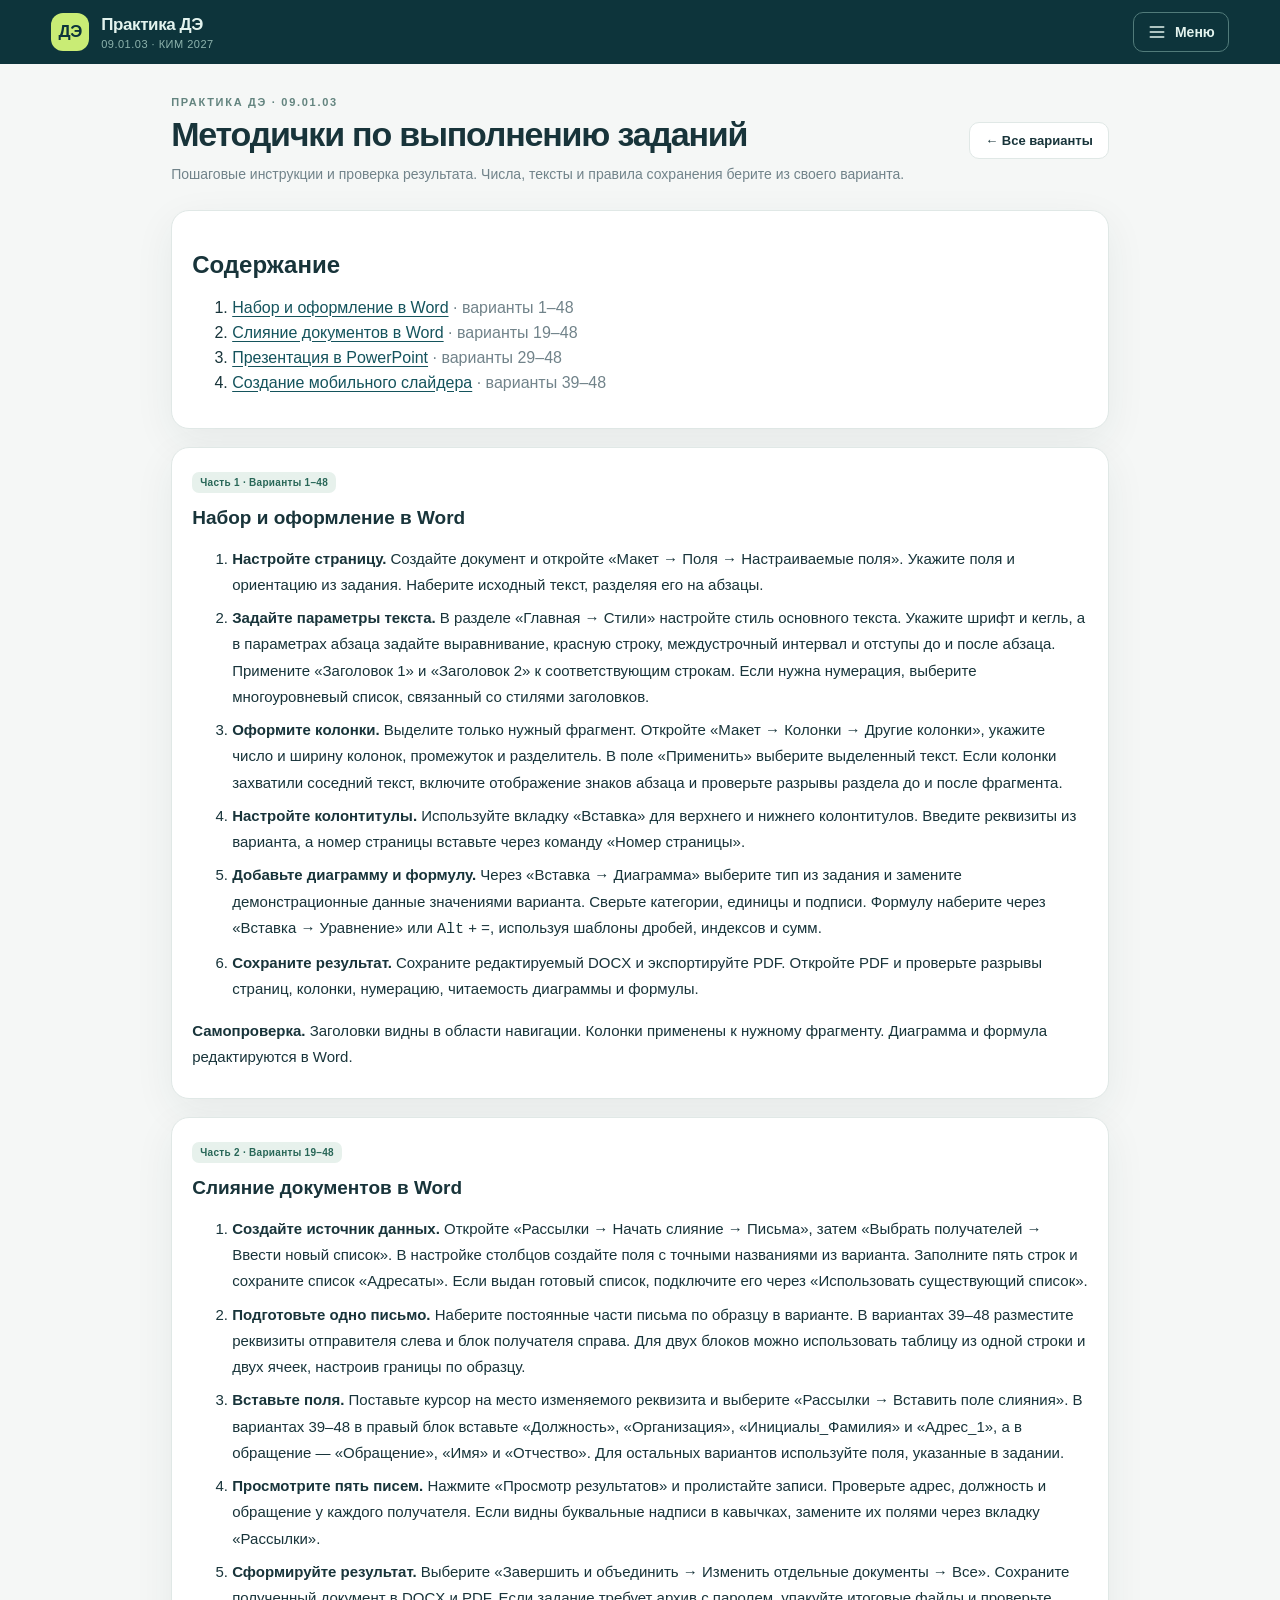
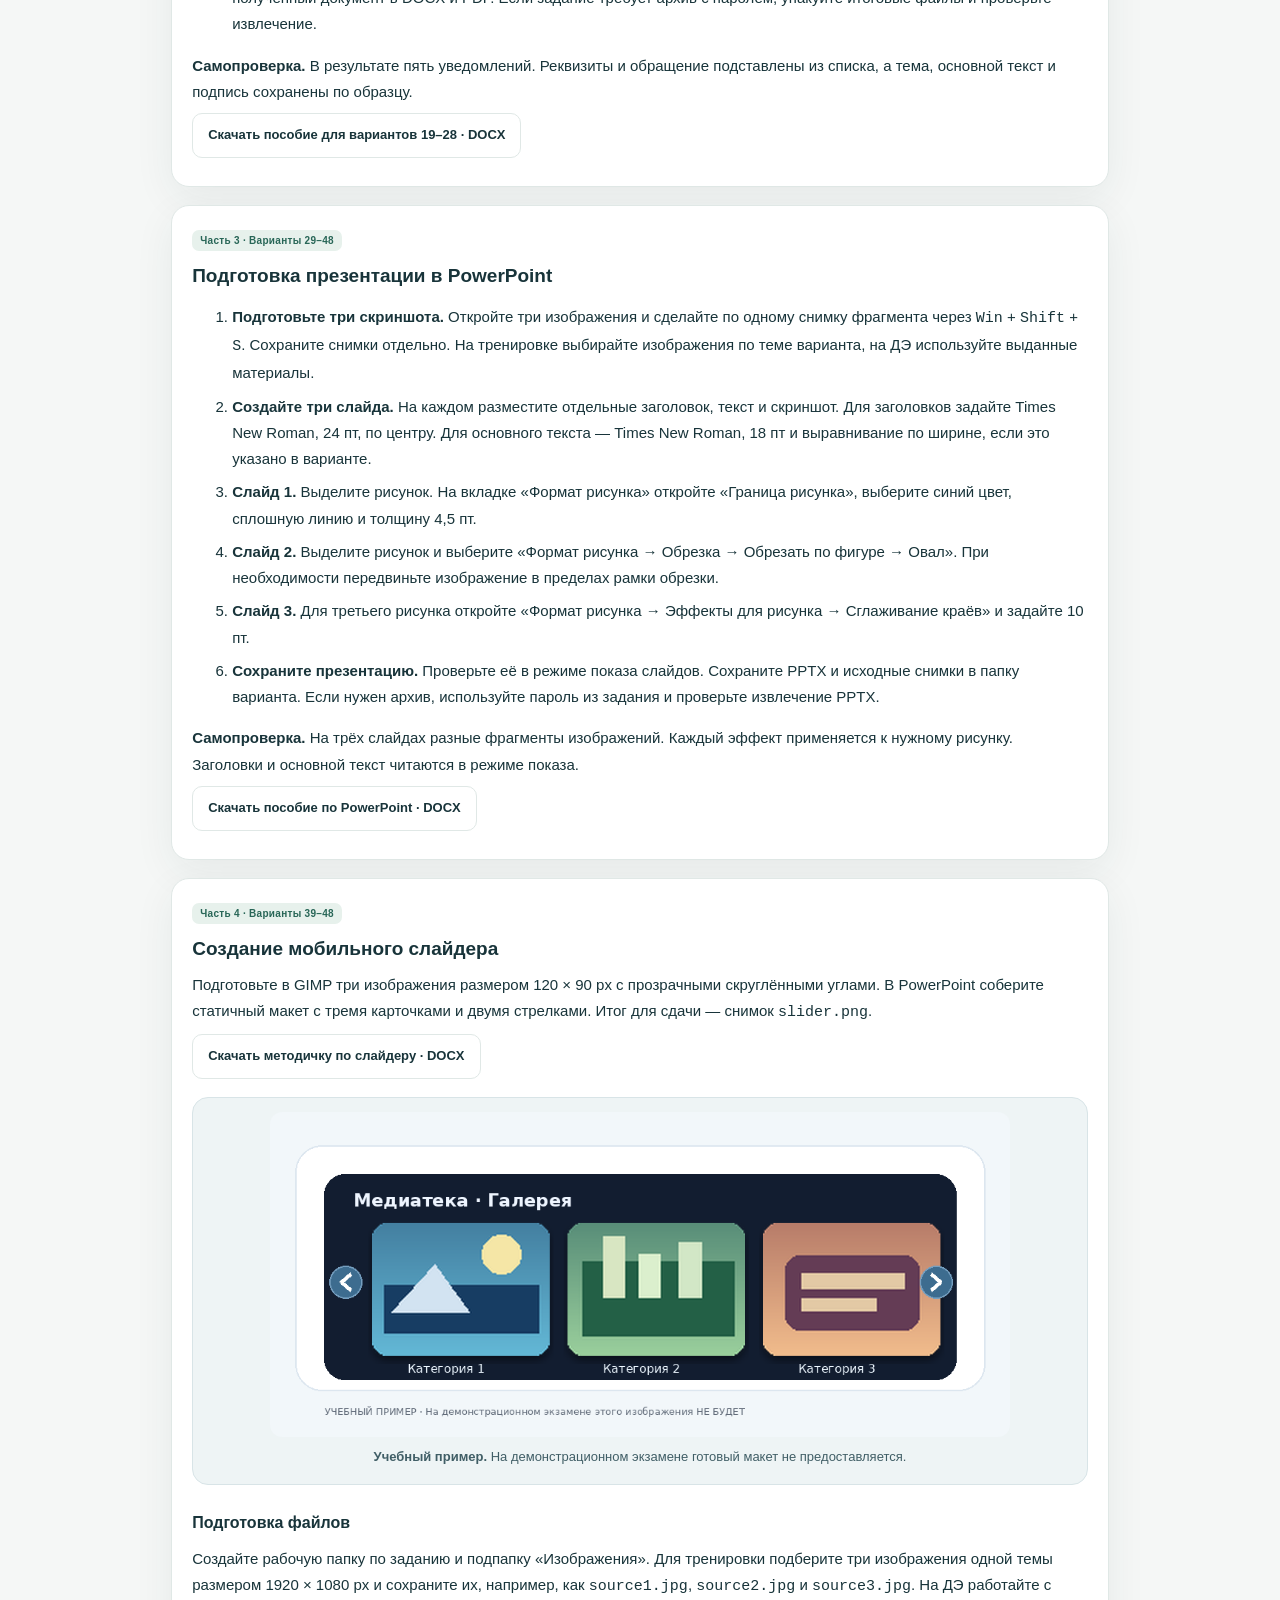
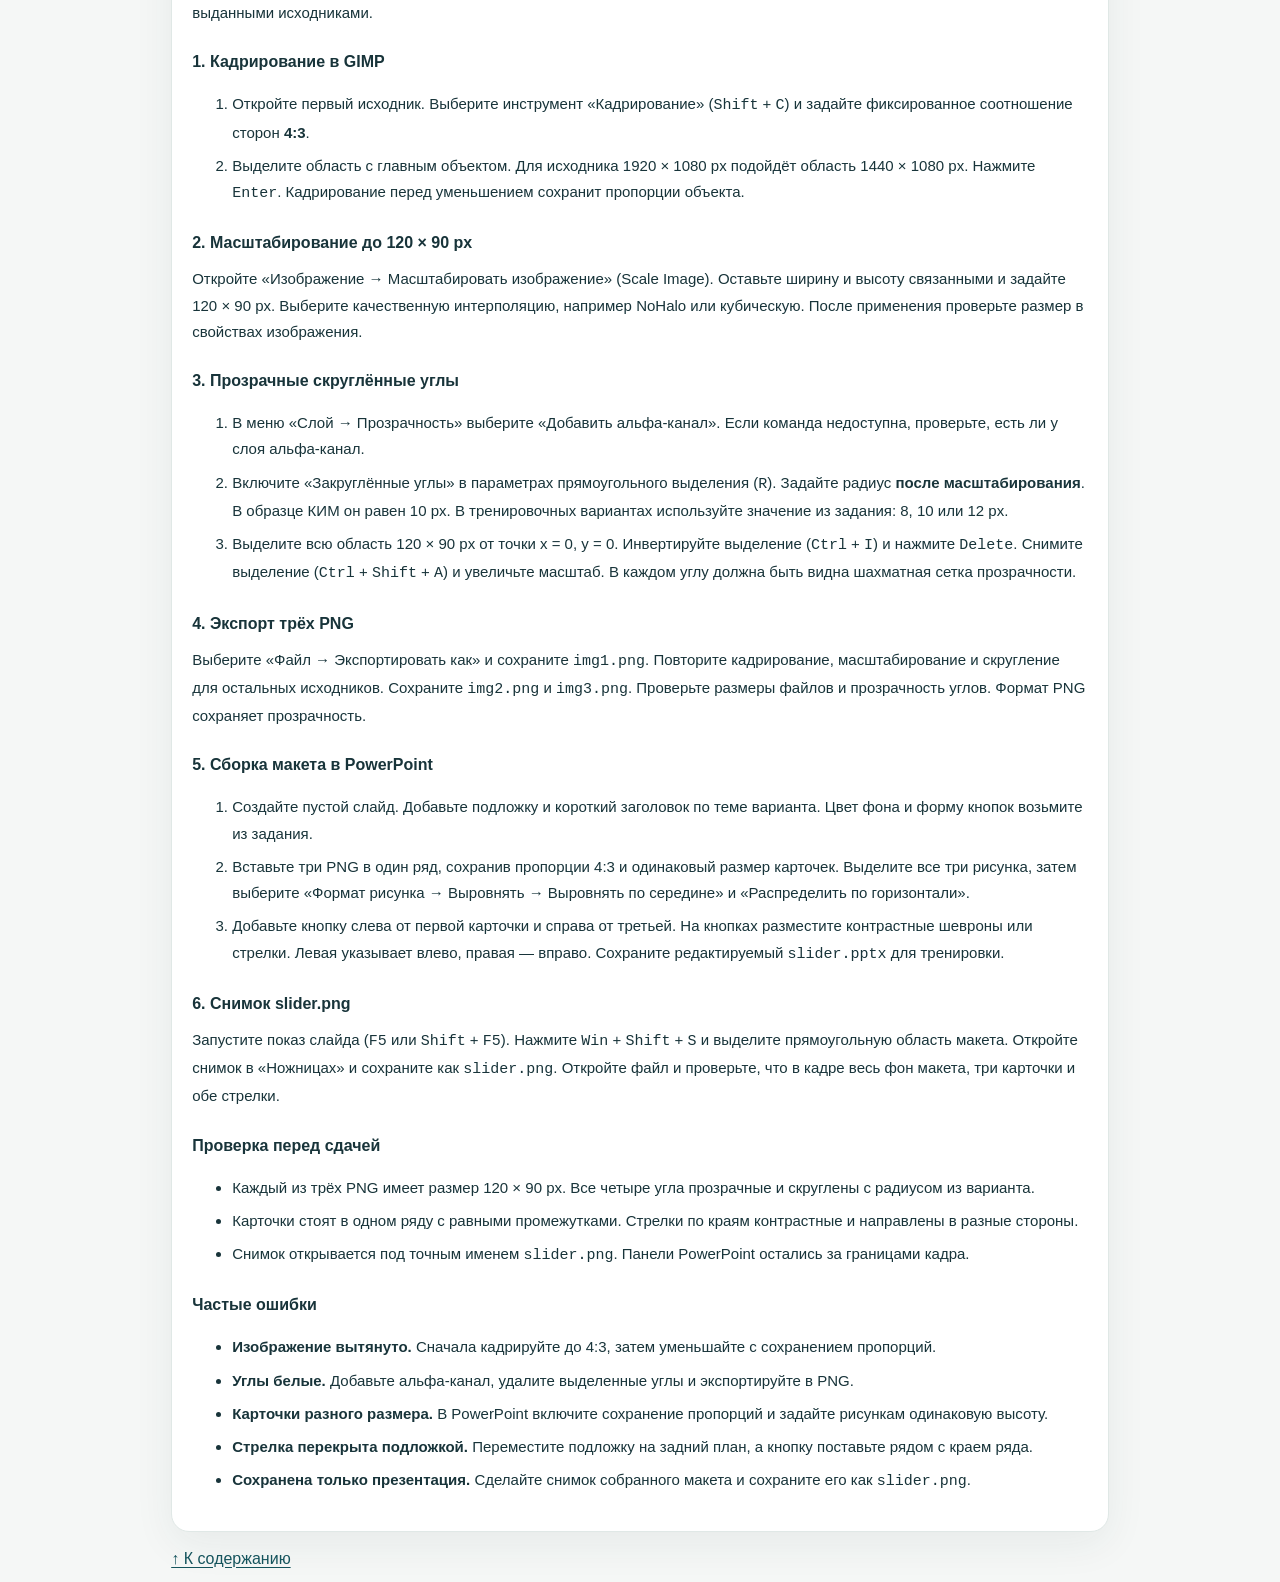
==== methodichki/index.html @ 738264db "Temporarily hide journal and analytics views" ====
<!doctype html>
<html lang="ru">
<head>
  <meta charset="utf-8">
  <meta name="viewport" content="width=device-width, initial-scale=1">
  <meta name="theme-color" content="#0f3e45">
  <meta name="description" content="Пошаговые методички по Word, слиянию документов, PowerPoint и мобильному слайдеру для практики ДЭ 09.01.03.">
  <title>Методички по выполнению заданий · Практика ДЭ</title>
  <link rel="stylesheet" href="../styles.css?v=20261109-2">
  <script src="../site-navigation.js?v=20261109-3" defer></script>
</head>
<body>
  <header class="site-header" data-site-header data-site-root="../" data-section="guides"></header>
  <main class="main guides" id="top">
    <header class="page-top">
      <div>
        <div class="eyebrow">Практика ДЭ · 09.01.03</div>
        <h1 class="h1">Методички по выполнению заданий</h1>
        <p class="subtitle">Пошаговые инструкции и проверка результата. Числа, тексты и правила сохранения берите из своего варианта.</p>
      </div>
      <a class="btn" href="../">← Все варианты</a>
    </header>

    <nav class="card guide-contents" aria-label="Содержание методичек">
      <h2>Содержание</h2>
      <ol>
        <li><a href="#word">Набор и оформление в Word</a> <span class="muted">· варианты 1–48</span></li>
        <li><a href="#merge">Слияние документов в Word</a> <span class="muted">· варианты 19–48</span></li>
        <li><a href="#powerpoint">Презентация в PowerPoint</a> <span class="muted">· варианты 29–48</span></li>
        <li><a href="#slider">Создание мобильного слайдера</a> <span class="muted">· варианты 39–48</span></li>
      </ol>
    </nav>

    <section class="card task-content" id="word">
      <span class="chip">Часть 1 · Варианты 1–48</span>
      <h2>Набор и оформление в Word</h2>
      <ol>
        <li><strong>Настройте страницу.</strong> Создайте документ и откройте «Макет → Поля → Настраиваемые поля». Укажите поля и ориентацию из задания. Наберите исходный текст, разделяя его на абзацы.</li>
        <li><strong>Задайте параметры текста.</strong> В разделе «Главная → Стили» настройте стиль основного текста. Укажите шрифт и кегль, а в параметрах абзаца задайте выравнивание, красную строку, междустрочный интервал и отступы до и после абзаца. Примените «Заголовок 1» и «Заголовок 2» к соответствующим строкам. Если нужна нумерация, выберите многоуровневый список, связанный со стилями заголовков.</li>
        <li><strong>Оформите колонки.</strong> Выделите только нужный фрагмент. Откройте «Макет → Колонки → Другие колонки», укажите число и ширину колонок, промежуток и разделитель. В поле «Применить» выберите выделенный текст. Если колонки захватили соседний текст, включите отображение знаков абзаца и проверьте разрывы раздела до и после фрагмента.</li>
        <li><strong>Настройте колонтитулы.</strong> Используйте вкладку «Вставка» для верхнего и нижнего колонтитулов. Введите реквизиты из варианта, а номер страницы вставьте через команду «Номер страницы».</li>
        <li><strong>Добавьте диаграмму и формулу.</strong> Через «Вставка → Диаграмма» выберите тип из задания и замените демонстрационные данные значениями варианта. Сверьте категории, единицы и подписи. Формулу наберите через «Вставка → Уравнение» или <kbd>Alt</kbd> + <kbd>=</kbd>, используя шаблоны дробей, индексов и сумм.</li>
        <li><strong>Сохраните результат.</strong> Сохраните редактируемый DOCX и экспортируйте PDF. Откройте PDF и проверьте разрывы страниц, колонки, нумерацию, читаемость диаграммы и формулы.</li>
      </ol>
      <p><strong>Самопроверка.</strong> Заголовки видны в области навигации. Колонки применены к нужному фрагменту. Диаграмма и формула редактируются в Word.</p>
    </section>

    <section class="card task-content" id="merge">
      <span class="chip">Часть 2 · Варианты 19–48</span>
      <h2>Слияние документов в Word</h2>
      <ol>
        <li><strong>Создайте источник данных.</strong> Откройте «Рассылки → Начать слияние → Письма», затем «Выбрать получателей → Ввести новый список». В настройке столбцов создайте поля с точными названиями из варианта. Заполните пять строк и сохраните список «Адресаты». Если выдан готовый список, подключите его через «Использовать существующий список».</li>
        <li><strong>Подготовьте одно письмо.</strong> Наберите постоянные части письма по образцу в варианте. В вариантах 39–48 разместите реквизиты отправителя слева и блок получателя справа. Для двух блоков можно использовать таблицу из одной строки и двух ячеек, настроив границы по образцу.</li>
        <li><strong>Вставьте поля.</strong> Поставьте курсор на место изменяемого реквизита и выберите «Рассылки → Вставить поле слияния». В вариантах 39–48 в правый блок вставьте «Должность», «Организация», «Инициалы_Фамилия» и «Адрес_1», а в обращение — «Обращение», «Имя» и «Отчество». Для остальных вариантов используйте поля, указанные в задании.</li>
        <li><strong>Просмотрите пять писем.</strong> Нажмите «Просмотр результатов» и пролистайте записи. Проверьте адрес, должность и обращение у каждого получателя. Если видны буквальные надписи в кавычках, замените их полями через вкладку «Рассылки».</li>
        <li><strong>Сформируйте результат.</strong> Выберите «Завершить и объединить → Изменить отдельные документы → Все». Сохраните полученный документ в DOCX и PDF. Если задание требует архив с паролем, упакуйте итоговые файлы и проверьте извлечение.</li>
      </ol>
      <p><strong>Самопроверка.</strong> В результате пять уведомлений. Реквизиты и обращение подставлены из списка, а тема, основной текст и подпись сохранены по образцу.</p>
      <p><a class="btn" href="word-merge-19-28.docx" download>Скачать пособие для вариантов 19–28 · DOCX</a></p>
    </section>

    <section class="card task-content" id="powerpoint">
      <span class="chip">Часть 3 · Варианты 29–48</span>
      <h2>Подготовка презентации в PowerPoint</h2>
      <ol>
        <li><strong>Подготовьте три скриншота.</strong> Откройте три изображения и сделайте по одному снимку фрагмента через <kbd>Win</kbd> + <kbd>Shift</kbd> + <kbd>S</kbd>. Сохраните снимки отдельно. На тренировке выбирайте изображения по теме варианта, на ДЭ используйте выданные материалы.</li>
        <li><strong>Создайте три слайда.</strong> На каждом разместите отдельные заголовок, текст и скриншот. Для заголовков задайте Times New Roman, 24 пт, по центру. Для основного текста — Times New Roman, 18 пт и выравнивание по ширине, если это указано в варианте.</li>
        <li><strong>Слайд 1.</strong> Выделите рисунок. На вкладке «Формат рисунка» откройте «Граница рисунка», выберите синий цвет, сплошную линию и толщину 4,5 пт.</li>
        <li><strong>Слайд 2.</strong> Выделите рисунок и выберите «Формат рисунка → Обрезка → Обрезать по фигуре → Овал». При необходимости передвиньте изображение в пределах рамки обрезки.</li>
        <li><strong>Слайд 3.</strong> Для третьего рисунка откройте «Формат рисунка → Эффекты для рисунка → Сглаживание краёв» и задайте 10 пт.</li>
        <li><strong>Сохраните презентацию.</strong> Проверьте её в режиме показа слайдов. Сохраните PPTX и исходные снимки в папку варианта. Если нужен архив, используйте пароль из задания и проверьте извлечение PPTX.</li>
      </ol>
      <p><strong>Самопроверка.</strong> На трёх слайдах разные фрагменты изображений. Каждый эффект применяется к нужному рисунку. Заголовки и основной текст читаются в режиме показа.</p>
      <p><a class="btn" href="powerpoint.docx" download>Скачать пособие по PowerPoint · DOCX</a></p>
    </section>

    <section class="card task-content" id="slider">
      <span class="chip">Часть 4 · Варианты 39–48</span>
      <h2>Создание мобильного слайдера</h2>
      <p>Подготовьте в GIMP три изображения размером 120 × 90 px с прозрачными скруглёнными углами. В PowerPoint соберите статичный макет с тремя карточками и двумя стрелками. Итог для сдачи — снимок <code>slider.png</code>.</p>
      <p><a class="btn" href="slider-gimp-powerpoint.docx" download>Скачать методичку по слайдеру · DOCX</a></p>
      <figure class="slider-example-figure">
        <img src="slider-guide-example.png" alt="Макет «Медиатека · Галерея» с тремя карточками и стрелками по краям" width="1000" height="440" loading="lazy">
        <figcaption><strong>Учебный пример.</strong> На демонстрационном экзамене готовый макет не предоставляется.</figcaption>
      </figure>

      <h3>Подготовка файлов</h3>
      <p>Создайте рабочую папку по заданию и подпапку «Изображения». Для тренировки подберите три изображения одной темы размером 1920 × 1080 px и сохраните их, например, как <code>source1.jpg</code>, <code>source2.jpg</code> и <code>source3.jpg</code>. На ДЭ работайте с выданными исходниками.</p>

      <h3>1. Кадрирование в GIMP</h3>
      <ol>
        <li>Откройте первый исходник. Выберите инструмент «Кадрирование» (<kbd>Shift</kbd> + <kbd>C</kbd>) и задайте фиксированное соотношение сторон <strong>4:3</strong>.</li>
        <li>Выделите область с главным объектом. Для исходника 1920 × 1080 px подойдёт область 1440 × 1080 px. Нажмите <kbd>Enter</kbd>. Кадрирование перед уменьшением сохранит пропорции объекта.</li>
      </ol>

      <h3>2. Масштабирование до 120 × 90 px</h3>
      <p>Откройте «Изображение → Масштабировать изображение» (Scale Image). Оставьте ширину и высоту связанными и задайте 120 × 90 px. Выберите качественную интерполяцию, например NoHalo или кубическую. После применения проверьте размер в свойствах изображения.</p>

      <h3>3. Прозрачные скруглённые углы</h3>
      <ol>
        <li>В меню «Слой → Прозрачность» выберите «Добавить альфа-канал». Если команда недоступна, проверьте, есть ли у слоя альфа-канал.</li>
        <li>Включите «Закруглённые углы» в параметрах прямоугольного выделения (<kbd>R</kbd>). Задайте радиус <strong>после масштабирования</strong>. В образце КИМ он равен 10 px. В тренировочных вариантах используйте значение из задания: 8, 10 или 12 px.</li>
        <li>Выделите всю область 120 × 90 px от точки x = 0, y = 0. Инвертируйте выделение (<kbd>Ctrl</kbd> + <kbd>I</kbd>) и нажмите <kbd>Delete</kbd>. Снимите выделение (<kbd>Ctrl</kbd> + <kbd>Shift</kbd> + <kbd>A</kbd>) и увеличьте масштаб. В каждом углу должна быть видна шахматная сетка прозрачности.</li>
      </ol>

      <h3>4. Экспорт трёх PNG</h3>
      <p>Выберите «Файл → Экспортировать как» и сохраните <code>img1.png</code>. Повторите кадрирование, масштабирование и скругление для остальных исходников. Сохраните <code>img2.png</code> и <code>img3.png</code>. Проверьте размеры файлов и прозрачность углов. Формат PNG сохраняет прозрачность.</p>

      <h3>5. Сборка макета в PowerPoint</h3>
      <ol>
        <li>Создайте пустой слайд. Добавьте подложку и короткий заголовок по теме варианта. Цвет фона и форму кнопок возьмите из задания.</li>
        <li>Вставьте три PNG в один ряд, сохранив пропорции 4:3 и одинаковый размер карточек. Выделите все три рисунка, затем выберите «Формат рисунка → Выровнять → Выровнять по середине» и «Распределить по горизонтали».</li>
        <li>Добавьте кнопку слева от первой карточки и справа от третьей. На кнопках разместите контрастные шевроны или стрелки. Левая указывает влево, правая — вправо. Сохраните редактируемый <code>slider.pptx</code> для тренировки.</li>
      </ol>

      <h3>6. Снимок slider.png</h3>
      <p>Запустите показ слайда (<kbd>F5</kbd> или <kbd>Shift</kbd> + <kbd>F5</kbd>). Нажмите <kbd>Win</kbd> + <kbd>Shift</kbd> + <kbd>S</kbd> и выделите прямоугольную область макета. Откройте снимок в «Ножницах» и сохраните как <code>slider.png</code>. Откройте файл и проверьте, что в кадре весь фон макета, три карточки и обе стрелки.</p>

      <h3>Проверка перед сдачей</h3>
      <ul>
        <li>Каждый из трёх PNG имеет размер 120 × 90 px. Все четыре угла прозрачные и скруглены с радиусом из варианта.</li>
        <li>Карточки стоят в одном ряду с равными промежутками. Стрелки по краям контрастные и направлены в разные стороны.</li>
        <li>Снимок открывается под точным именем <code>slider.png</code>. Панели PowerPoint остались за границами кадра.</li>
      </ul>

      <h3>Частые ошибки</h3>
      <ul>
        <li><strong>Изображение вытянуто.</strong> Сначала кадрируйте до 4:3, затем уменьшайте с сохранением пропорций.</li>
        <li><strong>Углы белые.</strong> Добавьте альфа-канал, удалите выделенные углы и экспортируйте в PNG.</li>
        <li><strong>Карточки разного размера.</strong> В PowerPoint включите сохранение пропорций и задайте рисункам одинаковую высоту.</li>
        <li><strong>Стрелка перекрыта подложкой.</strong> Переместите подложку на задний план, а кнопку поставьте рядом с краем ряда.</li>
        <li><strong>Сохранена только презентация.</strong> Сделайте снимок собранного макета и сохраните его как <code>slider.png</code>.</li>
      </ul>
    </section>

    <p><a href="#top">↑ К содержанию</a></p>
  </main>
</body>
</html>
---- styles.css ----
:root{--bg:#f5f7f6;--paper:#fff;--ink:#18343a;--muted:#71838a;--teal:#14535c;--deep:#0d343b;--lime:#c9ec75;--line:#e0e8e6;--shadow:0 12px 40px rgba(25,57,59,.065);--good:#157c58;--warn:#b77a20;--bad:#b94c4c}*{box-sizing:border-box}html{scroll-behavior:smooth}body{font-family:Inter,'Segoe UI',Arial,sans-serif;color:var(--ink);background:var(--bg);margin:0}button,input,select,textarea{font:inherit}button{cursor:pointer}a{color:inherit;text-decoration:none}#app{min-height:100vh}.brand{display:flex;gap:12px;align-items:center;font-weight:800;font-size:17px;letter-spacing:-.4px}.brand-icon{height:38px;width:38px;background:var(--lime);color:var(--deep);display:grid;place-items:center;border-radius:12px;font-weight:900}.brand small{display:block;color:#8db3ad;font-size:11px;font-weight:500;letter-spacing:.5px;margin-top:3px}.main{padding:32px clamp(18px,4vw,56px);min-width:0}.page-top{display:flex;align-items:center;justify-content:space-between;gap:15px;flex-wrap:wrap;margin-bottom:24px}.eyebrow{color:#63847f;font-size:11px;letter-spacing:1.7px;text-transform:uppercase;font-weight:800;margin-bottom:7px}.h1{font-size:clamp(25px,3vw,34px);letter-spacing:-1.2px;margin:0;line-height:1.13}.subtitle{font-size:14px;color:var(--muted);margin:10px 0 0;max-width:850px;line-height:1.6}.btn{display:inline-flex;gap:8px;align-items:center;justify-content:center;border-radius:10px;border:1px solid var(--line);padding:10px 15px;background:#fff;color:var(--ink);font-weight:650;font-size:13px;white-space:nowrap}.btn:hover{background:#eef6f2}.btn:focus-visible,.variant-card:focus-visible,input:focus-visible,select:focus-visible{outline:3px solid #a5d5a0;outline-offset:2px}.btn.primary{background:var(--teal);color:#fff;border-color:var(--teal)}.btn.primary:hover{background:var(--deep)}.btn.dark{background:var(--deep);color:#fff;border-color:var(--deep)}.btn.bad{color:var(--bad);border-color:#efd4d4}.btn.small{padding:7px 10px;font-size:12px}.btn:disabled{opacity:.5;cursor:not-allowed}.row{display:flex;align-items:center;gap:10px}.row.wrap{flex-wrap:wrap}.grow{flex:1}.card{border:1px solid var(--line);border-radius:18px;background:var(--paper);box-shadow:var(--shadow);padding:20px}.hero{background:var(--deep);border:0;color:#fff;display:flex;align-items:center;justify-content:space-between;gap:20px;min-height:164px;position:relative;overflow:hidden}.hero:before{content:'';width:300px;height:300px;border:55px solid #235a5b;position:absolute;border-radius:50%;right:-75px;top:-170px;opacity:.7}.hero p{color:#b7d0ca;margin:9px 0 0;font-size:14px;line-height:1.5;max-width:620px}.hero h2{font-size:25px;margin:0;position:relative;letter-spacing:-.5px}.hero .number{font-size:88px;letter-spacing:-5px;color:var(--lime);font-weight:900;opacity:.9;position:relative}.stats{display:grid;grid-template-columns:repeat(4,minmax(0,1fr));gap:14px;margin:20px 0}.stat .stat-value{font-size:30px;letter-spacing:-1px;font-weight:850;margin:5px 0}.stat .stat-label{font-size:12px;color:var(--muted);font-weight:650}.stat .stat-note{font-size:11px;color:#94a19f;margin-top:7px}.toolbar{display:flex;align-items:center;gap:12px;margin:22px 0 17px;flex-wrap:wrap}.search{display:flex;gap:8px;align-items:center;background:#fff;border:1px solid var(--line);border-radius:10px;padding:0 14px;min-height:43px;flex:1;min-width:180px}.search input{background:transparent;border:0;outline:0;padding:10px 0;width:100%;min-width:0}.filter-tabs{display:flex;gap:5px;padding:4px;background:#e9eeeb;border-radius:11px;flex-wrap:wrap}.filter-tabs button{border:0;background:transparent;color:#617772;padding:8px 11px;border-radius:8px;font-size:12px;font-weight:700}.filter-tabs button.active{background:#fff;color:var(--deep);box-shadow:0 2px 8px #1c514e14}.variant-grid{display:grid;grid-template-columns:repeat(auto-fill,minmax(228px,1fr));gap:13px}.variant-card{padding:20px;border:1px solid var(--line);border-radius:15px;background:#fff;display:flex;flex-direction:column;align-items:stretch;text-align:left;min-height:174px;transition:transform .16s,box-shadow .16s}.variant-card:hover{transform:translateY(-2px);box-shadow:var(--shadow);border-color:#9dcbb6}.variant-card .variant-id{font-size:26px;font-weight:850;color:var(--deep)}.variant-card h3{font-size:14px;line-height:1.5;font-weight:700;margin:10px 0 12px}.variant-card .variant-footer{margin-top:auto;display:flex;align-items:center;justify-content:space-between;color:#688581;font-size:11px}.chip{border-radius:7px;background:#e7f1ec;color:#286657;padding:5px 8px;font-size:10px;font-weight:800;letter-spacing:.3px}.chip.muted{background:#f1f1f1;color:#7f8b89}.breadcrumbs{display:flex;gap:8px;align-items:center;color:var(--muted);font-size:12px;margin-bottom:12px}.breadcrumbs button{border:0;background:none;color:var(--teal);padding:0;text-decoration:underline}.task-meta{margin:0 0 20px;display:flex;align-items:center;gap:8px;flex-wrap:wrap}.task-content{font-family:'Segoe UI',Arial,sans-serif;font-size:13.5px;line-height:1.75;overflow-wrap:anywhere}.task-content h2{font-family:Inter,'Segoe UI',Arial,sans-serif;font-size:19px;line-height:1.3;margin:24px 0 10px}.task-content h3{font-size:16px;margin:22px 0 9px}.task-content h4{font-size:14px;margin:19px 0 8px}.task-content p{margin:8px 0}.task-content .task-bullet{margin-left:18px}.task-content img{display:block;max-width:100%;height:auto;margin:10px auto;border-radius:6px}.task-table-wrap{overflow-x:auto;margin:15px 0}.task-table{border-collapse:collapse;min-width:450px;font-size:12px;width:100%}.task-table th,.task-table td{border:1px solid #d1dcd8;text-align:left;vertical-align:top;padding:7px;min-width:75px}.task-table th{background:#eaf2ee}.backlink{border:0;background:none;color:var(--teal);font-size:13px;font-weight:700}.side-panel{background:#f3f8f5;padding:15px 19px;border-radius:13px;color:#345b52;border:1px solid #e0ede5;font-size:13px;line-height:1.6}.panel-grid{display:grid;grid-template-columns:1fr 280px;gap:18px}.notice{background:#fffae7;color:#756029;border:1px solid #f1e1a7;padding:12px 15px;border-radius:11px;font-size:12.5px;line-height:1.6;margin:14px 0}.muted{color:var(--muted)}.table-shell{overflow:auto;background:#fff;border:1px solid var(--line);border-radius:16px;box-shadow:var(--shadow)}.grade-table{border-collapse:separate;border-spacing:0;width:100%;min-width:800px;font-size:12px}.grade-table th,.grade-table td{border-bottom:1px solid #e9efed;padding:9px 10px;text-align:center;vertical-align:middle}.grade-table thead th{position:sticky;top:0;background:#ecf3f0;z-index:3;color:#3c6258;white-space:nowrap}.grade-table .student-name{text-align:left;min-width:250px;position:sticky;left:0;background:#fff;z-index:2;font-weight:650}.grade-table thead .student-name{background:#ecf3f0;z-index:4}.grade-table tr:hover td{background:#f8fcf9}.grade-table tr:hover td.student-name{background:#f8fcf9}.score-cell{font-weight:800;white-space:nowrap}.grade-pill{display:inline-flex;justify-content:center;align-items:center;height:27px;min-width:27px;border-radius:9px;font-size:13px;font-weight:850;background:#edf0f0;color:#87928d}.grade-pill.g5{background:#e1f5e8;color:#167b4c}.grade-pill.g4{background:#e1edff;color:#326aa4}.grade-pill.g3{background:#fff2cc;color:#a06d18}.grade-pill.g2{background:#ffe8e8;color:#b14343}.mark-btn{background:#eff2f1;border:0;border-radius:8px;padding:7px 10px;color:#6b807c;font-weight:700;min-width:50px}.mark-btn.partial{background:#fff1ca;color:#986e1a}.mark-btn.complete{background:#d9f6e8;color:#11674b}.mark-btn:hover{outline:2px solid #aacabb}.empty{padding:50px 24px;text-align:center}.empty h3{margin:10px 0 7px}.empty p{max-width:500px;margin:0 auto 16px;color:var(--muted);line-height:1.6;font-size:13px}.table-actions{display:flex;flex-wrap:wrap;gap:10px}.field,select.field,textarea.field{border:1px solid #cfdcd7;background:#fff;border-radius:10px;padding:11px 13px;min-width:0;width:100%;font-size:13px;color:var(--ink)}.form-label{font-size:12px;font-weight:750;margin:0 0 6px;display:block}.modal-backdrop{position:fixed;inset:0;background:#0b292eb0;z-index:100;display:grid;place-items:center;padding:15px}.modal{background:#fff;width:min(560px,100%);max-height:min(90vh,950px);overflow-y:auto;padding:24px;border-radius:18px;box-shadow:0 25px 80px #09272a50}.modal h2{font-size:21px;margin:0 0 7px;letter-spacing:-.5px}.modal p{color:var(--muted);font-size:13px;line-height:1.55}.modal .modal-footer{display:flex;align-items:center;justify-content:flex-end;gap:10px;margin-top:23px;flex-wrap:wrap}.checkbox-grid{display:grid;grid-template-columns:repeat(8,1fr);gap:8px;margin:15px 0;max-height:230px;overflow-y:auto}.checkbox-grid label{cursor:pointer;font-weight:700;font-size:12px;text-align:center;position:relative;border:1px solid var(--line);padding:9px 3px;border-radius:8px}.checkbox-grid label.selected{background:#d7ebdf;color:#185c47;border-color:#93bca6}.checkbox-grid input{position:absolute;opacity:0;pointer-events:none}.checkrow{display:flex;gap:11px;padding:13px 0;align-items:center;border-bottom:1px solid #edf0ee}.checkrow input{height:20px;width:20px;accent-color:var(--teal)}.checkrow span{font-size:13px}.chart-bars{display:flex;gap:12px;align-items:flex-end;height:160px;margin:20px 0 5px}.chart-bars .column{flex:1;display:flex;align-items:center;flex-direction:column;gap:8px;height:100%;justify-content:flex-end}.bar{width:100%;max-width:80px;border-radius:7px 7px 0 0;background:#8fcdbb;min-height:3px}.bar.g5{background:#69b885}.bar.g4{background:#83a9de}.bar.g3{background:#dfb76a}.bar.g2{background:#dd8f8f}.settings-group{margin-bottom:22px}.settings-group h3{font-size:15px}.group-chip{font-size:12px;padding:8px 10px;border-radius:9px;background:#e8f0eb;color:#275a4e}.privacy{background:#fff6df;border:1px solid #e9dcaa;border-radius:13px;padding:16px 18px;font-size:12.5px;color:#66593a;line-height:1.7}.hidden{display:none!important}.loading{display:grid;place-items:center;min-height:100vh;color:var(--muted)}@media(max-width:850px){.main{padding:22px 14px}.panel-grid{grid-template-columns:1fr}.stats{grid-template-columns:repeat(2,minmax(0,1fr))}.hero .number{font-size:55px}.checkbox-grid{grid-template-columns:repeat(6,1fr)}}@media print{.site-header,.page-top .row,.toolbar,.breadcrumbs,.task-meta .btn,.btn,.notice,.side-panel{display:none!important}.main{padding:0}.card{box-shadow:none;border:0}.panel-grid{display:block}.task-content{font-size:11pt}}
/* Оригинальный формат уведомления для учебного слияния (варианты 39–48). */
.kim-letter{font-family:Arial,'Segoe UI',sans-serif;font-size:13px;line-height:1.27;color:#111;background:#fff;border:1px solid #ddd;padding:18px 18px 20px;max-width:870px;margin:15px auto;overflow-wrap:normal;word-break:normal}
.kim-letter-header{display:grid;grid-template-columns:58% 42%;border:1px solid #444;align-items:stretch;min-height:218px}
.kim-letter-sender{padding:10px 11px;line-height:1.21;overflow-wrap:anywhere}
.kim-letter-recipient{border-left:1px solid #444;padding:16px 12px;display:flex;flex-direction:column;justify-content:center;line-height:1.45;overflow-wrap:anywhere}
.kim-letter-subject{margin-top:20px}
.kim-letter-greeting{text-align:center;margin-top:25px;font-size:13px}
.kim-letter-underline{display:inline-block;border-bottom:1px solid #333;min-width:155px;padding-bottom:1px}
.kim-letter-hint{font-size:10.5px;font-style:italic;text-align:center;margin-top:6px}
.task-content .kim-letter p{margin:22px 0 0}
.task-content .kim-letter p.kim-letter-signoff{margin-top:22px}
.task-content .kim-letter p.kim-letter-signature{margin-top:12px}
@media(max-width:700px){.kim-letter{font-size:11px;padding:8px}.kim-letter-sender,.kim-letter-recipient{padding:8px;font-size:10px}.kim-letter-greeting{margin-top:16px}.kim-letter-underline{min-width:105px}}
@media print{.kim-letter{border:0;max-width:none;padding:0;margin:18px 0;break-inside:avoid}.kim-letter-header{min-height:210px}}

/* Иллюстрация слайдера для учебных вариантов 39–48. */
.slider-example-figure{margin:18px 0 24px;padding:14px;background:#eef4f5;border:1px solid #d8e4e7;border-radius:16px}
.slider-example-figure img{display:block;width:100%;height:auto;max-width:740px;margin:0 auto;border-radius:12px}
.slider-example-figure figcaption{font-size:13px;line-height:1.55;color:#405e66;margin:10px 6px 2px;text-align:center}
.kim-demo-tip{font-size:13px;border-left:3px solid #368196;background:#eef6f8;padding:12px 14px;margin:15px 0}
@media print{.slider-example-figure{break-inside:avoid}.kim-demo-tip{break-inside:avoid}}

/* Method guides */

.side-panel a,.guide-contents a,.guides>p a{color:var(--teal);text-decoration:underline;text-underline-offset:3px}
.guides{max-width:1040px;margin-inline:auto}
.guides .card{margin-bottom:18px;scroll-margin-top:16px}
.guides .task-content h2{margin-top:12px}
.guides li+li{margin-top:7px}
.guides .task-content{font-size:15px}
.guides .btn{white-space:normal;text-align:center;text-decoration:none}
@media(max-width:850px){.variant-guides{order:-1}}

/* Site navigation */
html{scroll-padding-top:72px}
.site-header{position:sticky;top:0;z-index:50;display:flex;align-items:center;justify-content:space-between;gap:12px;min-height:64px;padding:8px clamp(14px,4vw,56px);background:var(--deep);color:#e3f3ee}
.site-header .brand{color:inherit;text-decoration:none}
.site-menu{position:relative;flex:none}
.site-menu summary{display:flex;align-items:center;gap:8px;list-style:none;cursor:pointer;padding:9px 13px;border:1px solid #517b7a;border-radius:10px;font-size:14px;font-weight:650}
.site-menu summary::-webkit-details-marker{display:none}
.site-menu summary:hover,.site-menu[open] summary{background:#1a5055}
.site-menu-links{position:absolute;top:calc(100% + 10px);right:0;width:min(238px,calc(100vw - 28px));max-height:calc(100dvh - 76px);overflow:auto;padding:6px;background:var(--paper);border:1px solid var(--line);border-radius:12px;box-shadow:0 14px 32px #0d343b32}
.site-menu-links a{display:flex;align-items:center;gap:11px;padding:10px 12px;border-radius:7px;color:var(--ink);text-decoration:none;font-size:14px;font-weight:600}
.site-menu-links a span{width:19px;text-align:center;font-size:18px}
.site-menu-links a:hover{background:#eef6f2}
.site-menu-links a[aria-current="page"]{color:var(--deep);background:var(--lime)}
.site-header :focus-visible{outline:3px solid #a5d5a0;outline-offset:2px}
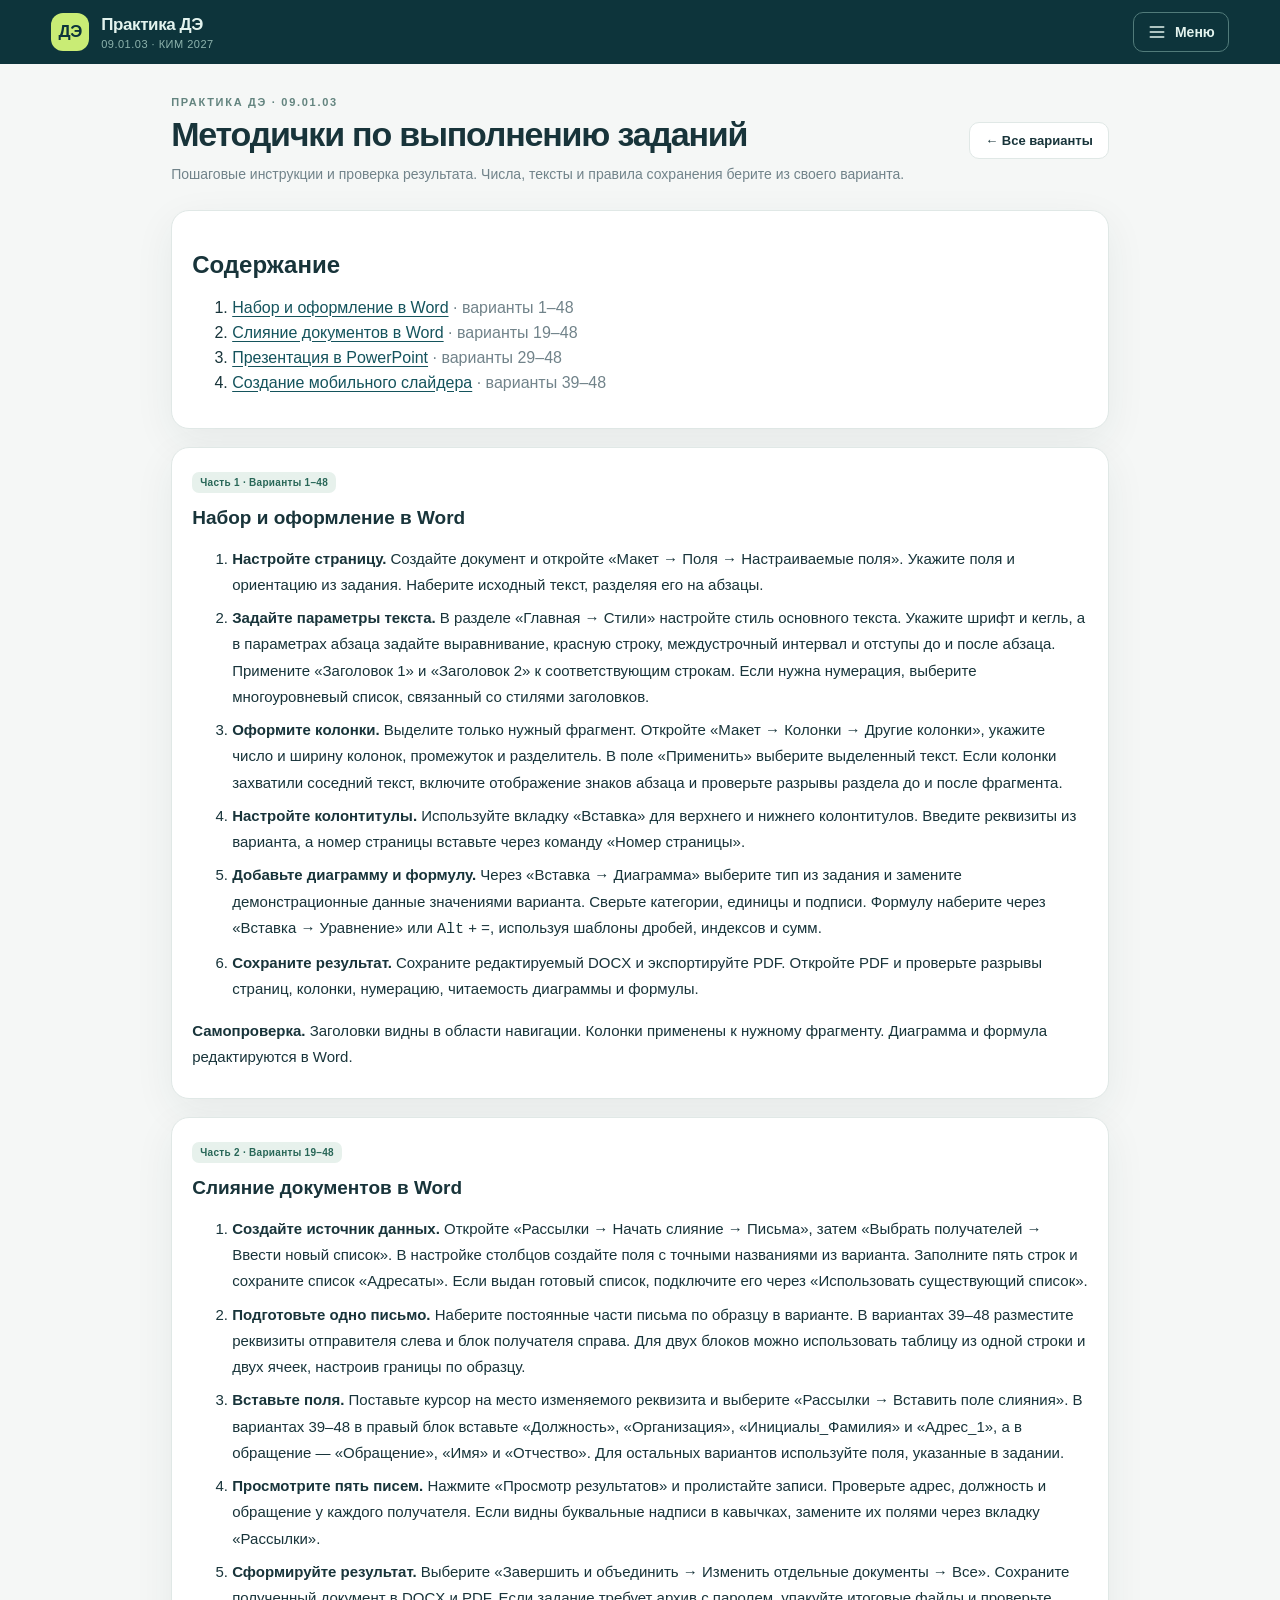
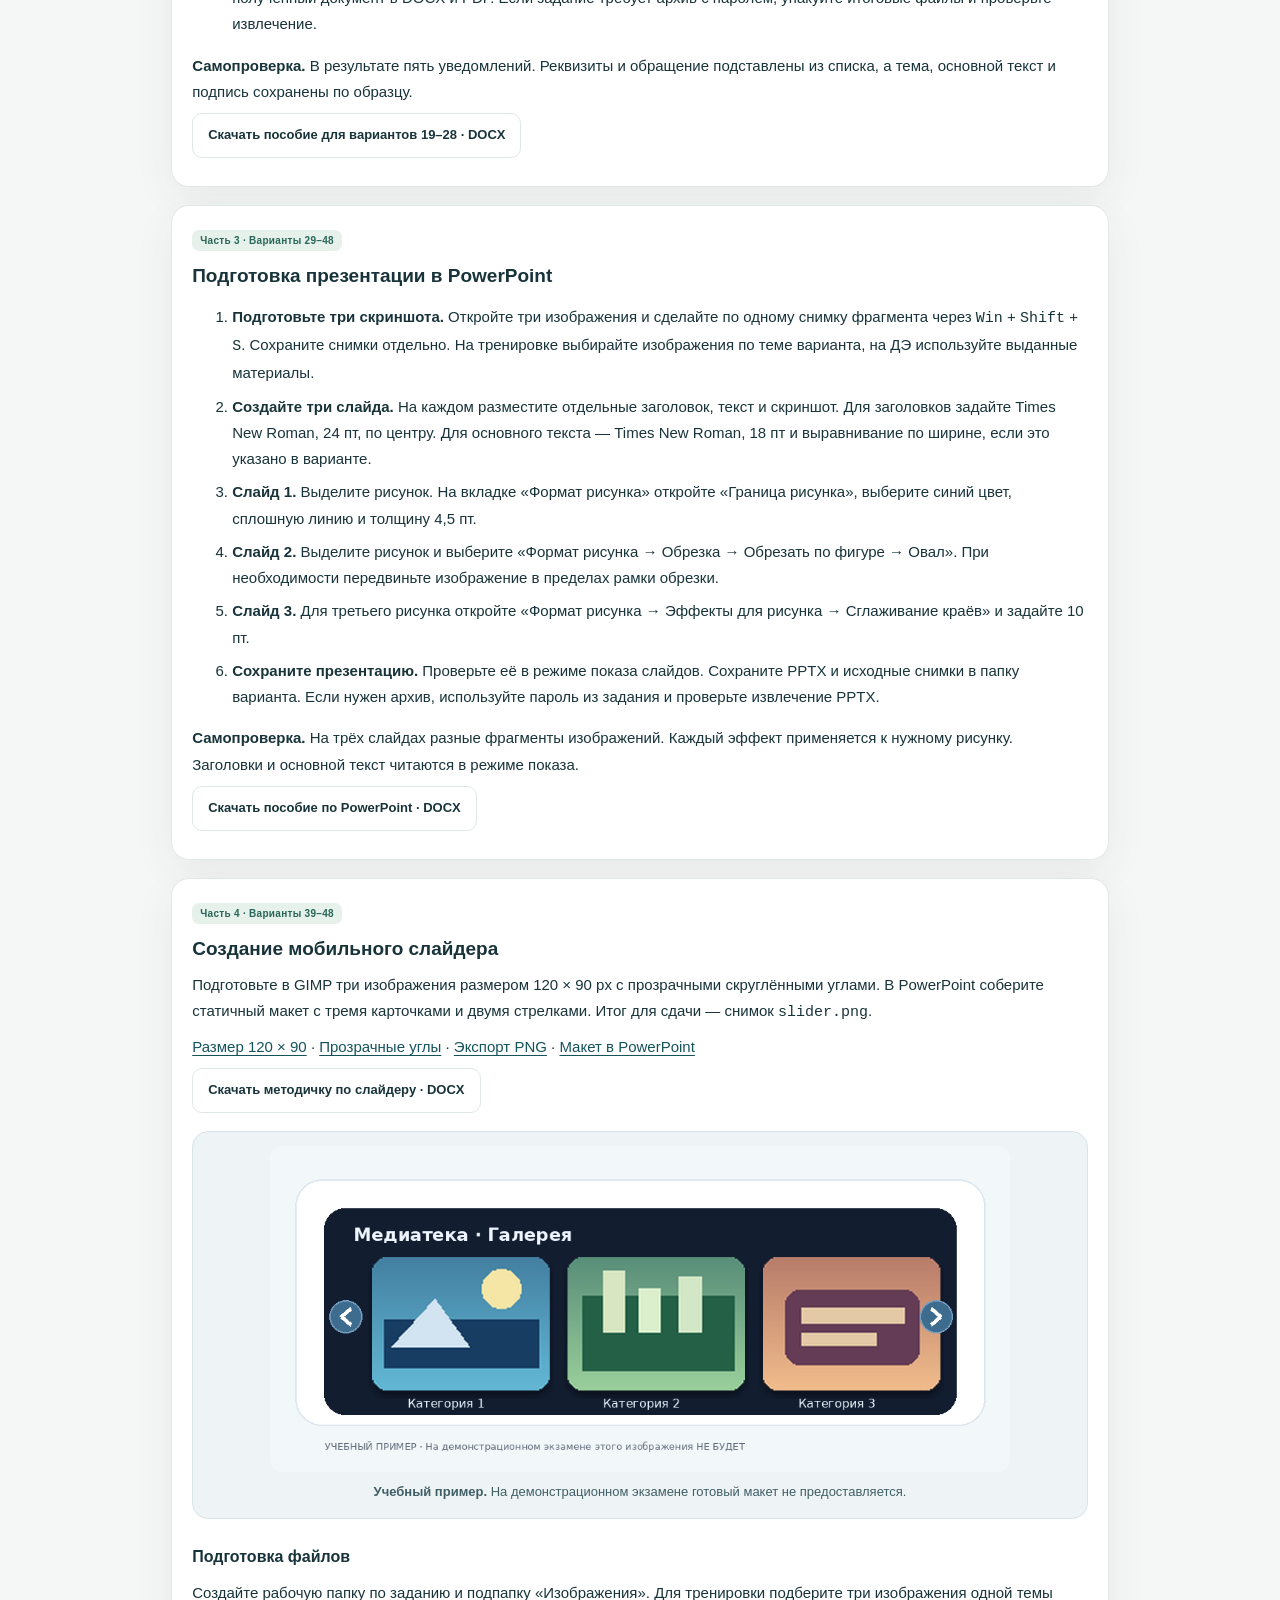
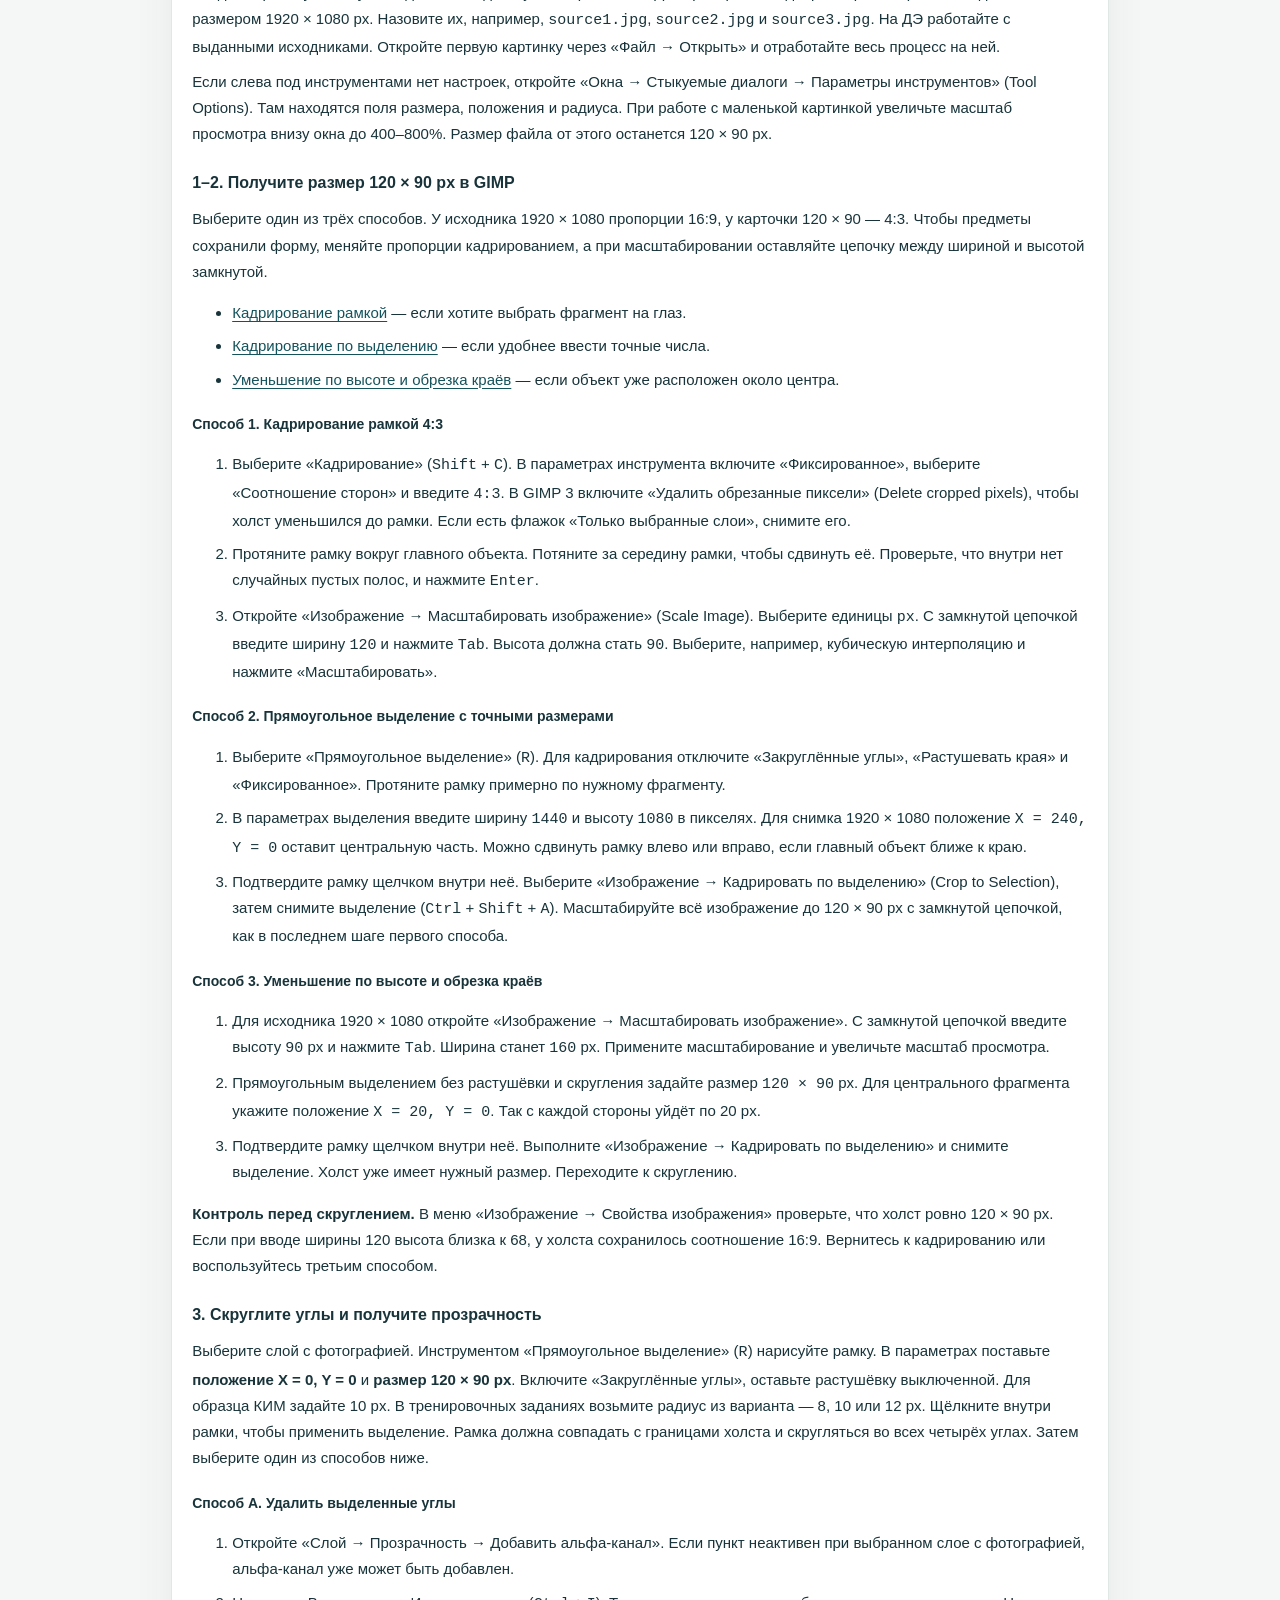
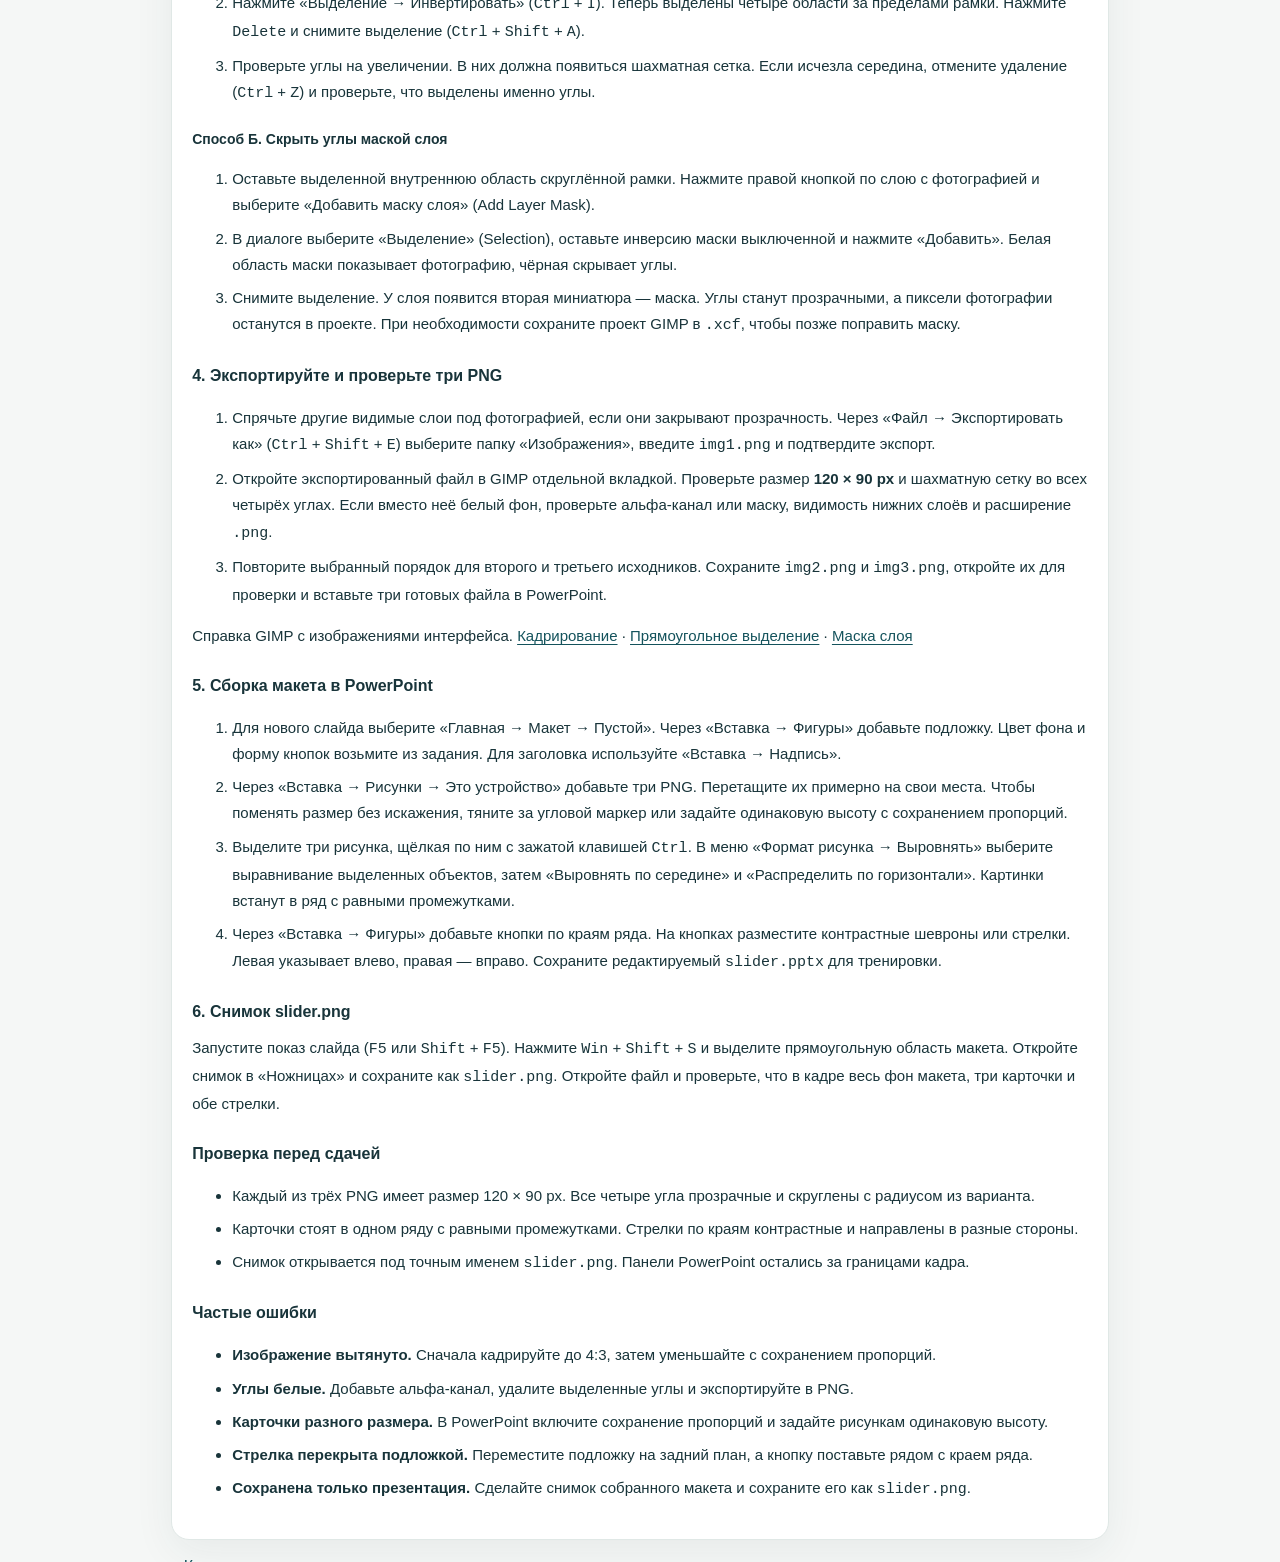
==== commit 915e53e9: "Explain multiple GIMP workflows for slider images" ====
--- a/methodichki/index.html
+++ b/methodichki/index.html
@@ -6,8 +6,8 @@
   <meta name="theme-color" content="#0f3e45">
   <meta name="description" content="Пошаговые методички по Word, слиянию документов, PowerPoint и мобильному слайдеру для практики ДЭ 09.01.03.">
   <title>Методички по выполнению заданий · Практика ДЭ</title>
-  <link rel="stylesheet" href="../styles.css?v=20261109-2">
-  <script src="../site-navigation.js?v=20261109-3" defer></script>
+  <link rel="stylesheet" href="../styles.css?v=20261118-1">
+  <script src="../site-navigation.js?v=20261109-4" defer></script>
 </head>
 <body>
   <header class="site-header" data-site-header data-site-root="../" data-section="guides"></header>
@@ -78,6 +78,7 @@
       <span class="chip">Часть 4 · Варианты 39–48</span>
       <h2>Создание мобильного слайдера</h2>
       <p>Подготовьте в GIMP три изображения размером 120 × 90 px с прозрачными скруглёнными углами. В PowerPoint соберите статичный макет с тремя карточками и двумя стрелками. Итог для сдачи — снимок <code>slider.png</code>.</p>
+      <p><a href="#gimp-size">Размер 120 × 90</a> · <a href="#gimp-corners">Прозрачные углы</a> · <a href="#gimp-export">Экспорт PNG</a> · <a href="#slider-powerpoint">Макет в PowerPoint</a></p>
       <p><a class="btn" href="slider-gimp-powerpoint.docx" download>Скачать методичку по слайдеру · DOCX</a></p>
       <figure class="slider-example-figure">
         <img src="slider-guide-example.png" alt="Макет «Медиатека · Галерея» с тремя карточками и стрелками по краям" width="1000" height="440" loading="lazy">
@@ -85,32 +86,70 @@
       </figure>
 
       <h3>Подготовка файлов</h3>
-      <p>Создайте рабочую папку по заданию и подпапку «Изображения». Для тренировки подберите три изображения одной темы размером 1920 × 1080 px и сохраните их, например, как <code>source1.jpg</code>, <code>source2.jpg</code> и <code>source3.jpg</code>. На ДЭ работайте с выданными исходниками.</p>
+      <p>Создайте рабочую папку по заданию и подпапку «Изображения». Для тренировки подберите три изображения одной темы размером 1920 × 1080 px. Назовите их, например, <code>source1.jpg</code>, <code>source2.jpg</code> и <code>source3.jpg</code>. На ДЭ работайте с выданными исходниками. Откройте первую картинку через «Файл → Открыть» и отработайте весь процесс на ней.</p>
+      <p>Если слева под инструментами нет настроек, откройте «Окна → Стыкуемые диалоги → Параметры инструментов» (Tool Options). Там находятся поля размера, положения и радиуса. При работе с маленькой картинкой увеличьте масштаб просмотра внизу окна до 400–800%. Размер файла от этого останется 120 × 90 px.</p>
 
-      <h3>1. Кадрирование в GIMP</h3>
+      <h3 id="gimp-size">1–2. Получите размер 120 × 90 px в GIMP</h3>
+      <p>Выберите один из трёх способов. У исходника 1920 × 1080 пропорции 16:9, у карточки 120 × 90 — 4:3. Чтобы предметы сохранили форму, меняйте пропорции кадрированием, а при масштабировании оставляйте цепочку между шириной и высотой замкнутой.</p>
+      <ul>
+        <li><a href="#gimp-crop-tool">Кадрирование рамкой</a> — если хотите выбрать фрагмент на глаз.</li>
+        <li><a href="#gimp-selection-crop">Кадрирование по выделению</a> — если удобнее ввести точные числа.</li>
+        <li><a href="#gimp-scale-first">Уменьшение по высоте и обрезка краёв</a> — если объект уже расположен около центра.</li>
+      </ul>
+
+      <h4 id="gimp-crop-tool">Способ 1. Кадрирование рамкой 4:3</h4>
       <ol>
-        <li>Откройте первый исходник. Выберите инструмент «Кадрирование» (<kbd>Shift</kbd> + <kbd>C</kbd>) и задайте фиксированное соотношение сторон <strong>4:3</strong>.</li>
-        <li>Выделите область с главным объектом. Для исходника 1920 × 1080 px подойдёт область 1440 × 1080 px. Нажмите <kbd>Enter</kbd>. Кадрирование перед уменьшением сохранит пропорции объекта.</li>
+        <li>Выберите «Кадрирование» (<kbd>Shift</kbd> + <kbd>C</kbd>). В параметрах инструмента включите «Фиксированное», выберите «Соотношение сторон» и введите <code>4:3</code>. В GIMP 3 включите «Удалить обрезанные пиксели» (Delete cropped pixels), чтобы холст уменьшился до рамки. Если есть флажок «Только выбранные слои», снимите его.</li>
+        <li>Протяните рамку вокруг главного объекта. Потяните за середину рамки, чтобы сдвинуть её. Проверьте, что внутри нет случайных пустых полос, и нажмите <kbd>Enter</kbd>.</li>
+        <li>Откройте «Изображение → Масштабировать изображение» (Scale Image). Выберите единицы <code>px</code>. С замкнутой цепочкой введите ширину <code>120</code> и нажмите <kbd>Tab</kbd>. Высота должна стать <code>90</code>. Выберите, например, кубическую интерполяцию и нажмите «Масштабировать».</li>
       </ol>
 
-      <h3>2. Масштабирование до 120 × 90 px</h3>
-      <p>Откройте «Изображение → Масштабировать изображение» (Scale Image). Оставьте ширину и высоту связанными и задайте 120 × 90 px. Выберите качественную интерполяцию, например NoHalo или кубическую. После применения проверьте размер в свойствах изображения.</p>
-
-      <h3>3. Прозрачные скруглённые углы</h3>
+      <h4 id="gimp-selection-crop">Способ 2. Прямоугольное выделение с точными размерами</h4>
       <ol>
-        <li>В меню «Слой → Прозрачность» выберите «Добавить альфа-канал». Если команда недоступна, проверьте, есть ли у слоя альфа-канал.</li>
-        <li>Включите «Закруглённые углы» в параметрах прямоугольного выделения (<kbd>R</kbd>). Задайте радиус <strong>после масштабирования</strong>. В образце КИМ он равен 10 px. В тренировочных вариантах используйте значение из задания: 8, 10 или 12 px.</li>
-        <li>Выделите всю область 120 × 90 px от точки x = 0, y = 0. Инвертируйте выделение (<kbd>Ctrl</kbd> + <kbd>I</kbd>) и нажмите <kbd>Delete</kbd>. Снимите выделение (<kbd>Ctrl</kbd> + <kbd>Shift</kbd> + <kbd>A</kbd>) и увеличьте масштаб. В каждом углу должна быть видна шахматная сетка прозрачности.</li>
+        <li>Выберите «Прямоугольное выделение» (<kbd>R</kbd>). Для кадрирования отключите «Закруглённые углы», «Растушевать края» и «Фиксированное». Протяните рамку примерно по нужному фрагменту.</li>
+        <li>В параметрах выделения введите ширину <code>1440</code> и высоту <code>1080</code> в пикселях. Для снимка 1920 × 1080 положение <code>X = 240, Y = 0</code> оставит центральную часть. Можно сдвинуть рамку влево или вправо, если главный объект ближе к краю.</li>
+        <li>Подтвердите рамку щелчком внутри неё. Выберите «Изображение → Кадрировать по выделению» (Crop to Selection), затем снимите выделение (<kbd>Ctrl</kbd> + <kbd>Shift</kbd> + <kbd>A</kbd>). Масштабируйте всё изображение до 120 × 90 px с замкнутой цепочкой, как в последнем шаге первого способа.</li>
       </ol>
 
-      <h3>4. Экспорт трёх PNG</h3>
-      <p>Выберите «Файл → Экспортировать как» и сохраните <code>img1.png</code>. Повторите кадрирование, масштабирование и скругление для остальных исходников. Сохраните <code>img2.png</code> и <code>img3.png</code>. Проверьте размеры файлов и прозрачность углов. Формат PNG сохраняет прозрачность.</p>
+      <h4 id="gimp-scale-first">Способ 3. Уменьшение по высоте и обрезка краёв</h4>
+      <ol>
+        <li>Для исходника 1920 × 1080 откройте «Изображение → Масштабировать изображение». С замкнутой цепочкой введите высоту <code>90</code> px и нажмите <kbd>Tab</kbd>. Ширина станет <code>160</code> px. Примените масштабирование и увеличьте масштаб просмотра.</li>
+        <li>Прямоугольным выделением без растушёвки и скругления задайте размер <code>120 × 90</code> px. Для центрального фрагмента укажите положение <code>X = 20, Y = 0</code>. Так с каждой стороны уйдёт по 20 px.</li>
+        <li>Подтвердите рамку щелчком внутри неё. Выполните «Изображение → Кадрировать по выделению» и снимите выделение. Холст уже имеет нужный размер. Переходите к скруглению.</li>
+      </ol>
+      <p><strong>Контроль перед скруглением.</strong> В меню «Изображение → Свойства изображения» проверьте, что холст ровно 120 × 90 px. Если при вводе ширины 120 высота близка к 68, у холста сохранилось соотношение 16:9. Вернитесь к кадрированию или воспользуйтесь третьим способом.</p>
 
-      <h3>5. Сборка макета в PowerPoint</h3>
+      <h3 id="gimp-corners">3. Скруглите углы и получите прозрачность</h3>
+      <p>Выберите слой с фотографией. Инструментом «Прямоугольное выделение» (<kbd>R</kbd>) нарисуйте рамку. В параметрах поставьте <strong>положение X = 0, Y = 0</strong> и <strong>размер 120 × 90 px</strong>. Включите «Закруглённые углы», оставьте растушёвку выключенной. Для образца КИМ задайте 10 px. В тренировочных заданиях возьмите радиус из варианта — 8, 10 или 12 px. Щёлкните внутри рамки, чтобы применить выделение. Рамка должна совпадать с границами холста и скругляться во всех четырёх углах. Затем выберите один из способов ниже.</p>
+
+      <h4>Способ А. Удалить выделенные углы</h4>
       <ol>
-        <li>Создайте пустой слайд. Добавьте подложку и короткий заголовок по теме варианта. Цвет фона и форму кнопок возьмите из задания.</li>
-        <li>Вставьте три PNG в один ряд, сохранив пропорции 4:3 и одинаковый размер карточек. Выделите все три рисунка, затем выберите «Формат рисунка → Выровнять → Выровнять по середине» и «Распределить по горизонтали».</li>
-        <li>Добавьте кнопку слева от первой карточки и справа от третьей. На кнопках разместите контрастные шевроны или стрелки. Левая указывает влево, правая — вправо. Сохраните редактируемый <code>slider.pptx</code> для тренировки.</li>
+        <li>Откройте «Слой → Прозрачность → Добавить альфа-канал». Если пункт неактивен при выбранном слое с фотографией, альфа-канал уже может быть добавлен.</li>
+        <li>Нажмите «Выделение → Инвертировать» (<kbd>Ctrl</kbd> + <kbd>I</kbd>). Теперь выделены четыре области за пределами рамки. Нажмите <kbd>Delete</kbd> и снимите выделение (<kbd>Ctrl</kbd> + <kbd>Shift</kbd> + <kbd>A</kbd>).</li>
+        <li>Проверьте углы на увеличении. В них должна появиться шахматная сетка. Если исчезла середина, отмените удаление (<kbd>Ctrl</kbd> + <kbd>Z</kbd>) и проверьте, что выделены именно углы.</li>
+      </ol>
+
+      <h4>Способ Б. Скрыть углы маской слоя</h4>
+      <ol>
+        <li>Оставьте выделенной внутреннюю область скруглённой рамки. Нажмите правой кнопкой по слою с фотографией и выберите «Добавить маску слоя» (Add Layer Mask).</li>
+        <li>В диалоге выберите «Выделение» (Selection), оставьте инверсию маски выключенной и нажмите «Добавить». Белая область маски показывает фотографию, чёрная скрывает углы.</li>
+        <li>Снимите выделение. У слоя появится вторая миниатюра — маска. Углы станут прозрачными, а пиксели фотографии останутся в проекте. При необходимости сохраните проект GIMP в <code>.xcf</code>, чтобы позже поправить маску.</li>
+      </ol>
+
+      <h3 id="gimp-export">4. Экспортируйте и проверьте три PNG</h3>
+      <ol>
+        <li>Спрячьте другие видимые слои под фотографией, если они закрывают прозрачность. Через «Файл → Экспортировать как» (<kbd>Ctrl</kbd> + <kbd>Shift</kbd> + <kbd>E</kbd>) выберите папку «Изображения», введите <code>img1.png</code> и подтвердите экспорт.</li>
+        <li>Откройте экспортированный файл в GIMP отдельной вкладкой. Проверьте размер <strong>120 × 90 px</strong> и шахматную сетку во всех четырёх углах. Если вместо неё белый фон, проверьте альфа-канал или маску, видимость нижних слоёв и расширение <code>.png</code>.</li>
+        <li>Повторите выбранный порядок для второго и третьего исходников. Сохраните <code>img2.png</code> и <code>img3.png</code>, откройте их для проверки и вставьте три готовых файла в PowerPoint.</li>
+      </ol>
+      <p>Справка GIMP с изображениями интерфейса. <a href="https://docs.gimp.org/3.0/en/gimp-tool-crop.html">Кадрирование</a> · <a href="https://docs.gimp.org/3.0/en/gimp-tool-rect-select.html">Прямоугольное выделение</a> · <a href="https://docs.gimp.org/3.0/en/gimp-layer-mask-add.html">Маска слоя</a></p>
+
+      <h3 id="slider-powerpoint">5. Сборка макета в PowerPoint</h3>
+      <ol>
+        <li>Для нового слайда выберите «Главная → Макет → Пустой». Через «Вставка → Фигуры» добавьте подложку. Цвет фона и форму кнопок возьмите из задания. Для заголовка используйте «Вставка → Надпись».</li>
+        <li>Через «Вставка → Рисунки → Это устройство» добавьте три PNG. Перетащите их примерно на свои места. Чтобы поменять размер без искажения, тяните за угловой маркер или задайте одинаковую высоту с сохранением пропорций.</li>
+        <li>Выделите три рисунка, щёлкая по ним с зажатой клавишей <kbd>Ctrl</kbd>. В меню «Формат рисунка → Выровнять» выберите выравнивание выделенных объектов, затем «Выровнять по середине» и «Распределить по горизонтали». Картинки встанут в ряд с равными промежутками.</li>
+        <li>Через «Вставка → Фигуры» добавьте кнопки по краям ряда. На кнопках разместите контрастные шевроны или стрелки. Левая указывает влево, правая — вправо. Сохраните редактируемый <code>slider.pptx</code> для тренировки.</li>
       </ol>
 
       <h3>6. Снимок slider.png</h3>
--- a/styles.css
+++ b/styles.css
@@ -30,6 +30,7 @@
 .guides li+li{margin-top:7px}
 .guides .task-content{font-size:15px}
 .guides .btn{white-space:normal;text-align:center;text-decoration:none}
+.guides .task-content a:not(.btn){color:var(--teal);text-decoration:underline;text-underline-offset:3px}
 @media(max-width:850px){.variant-guides{order:-1}}
 
 /* Site navigation */
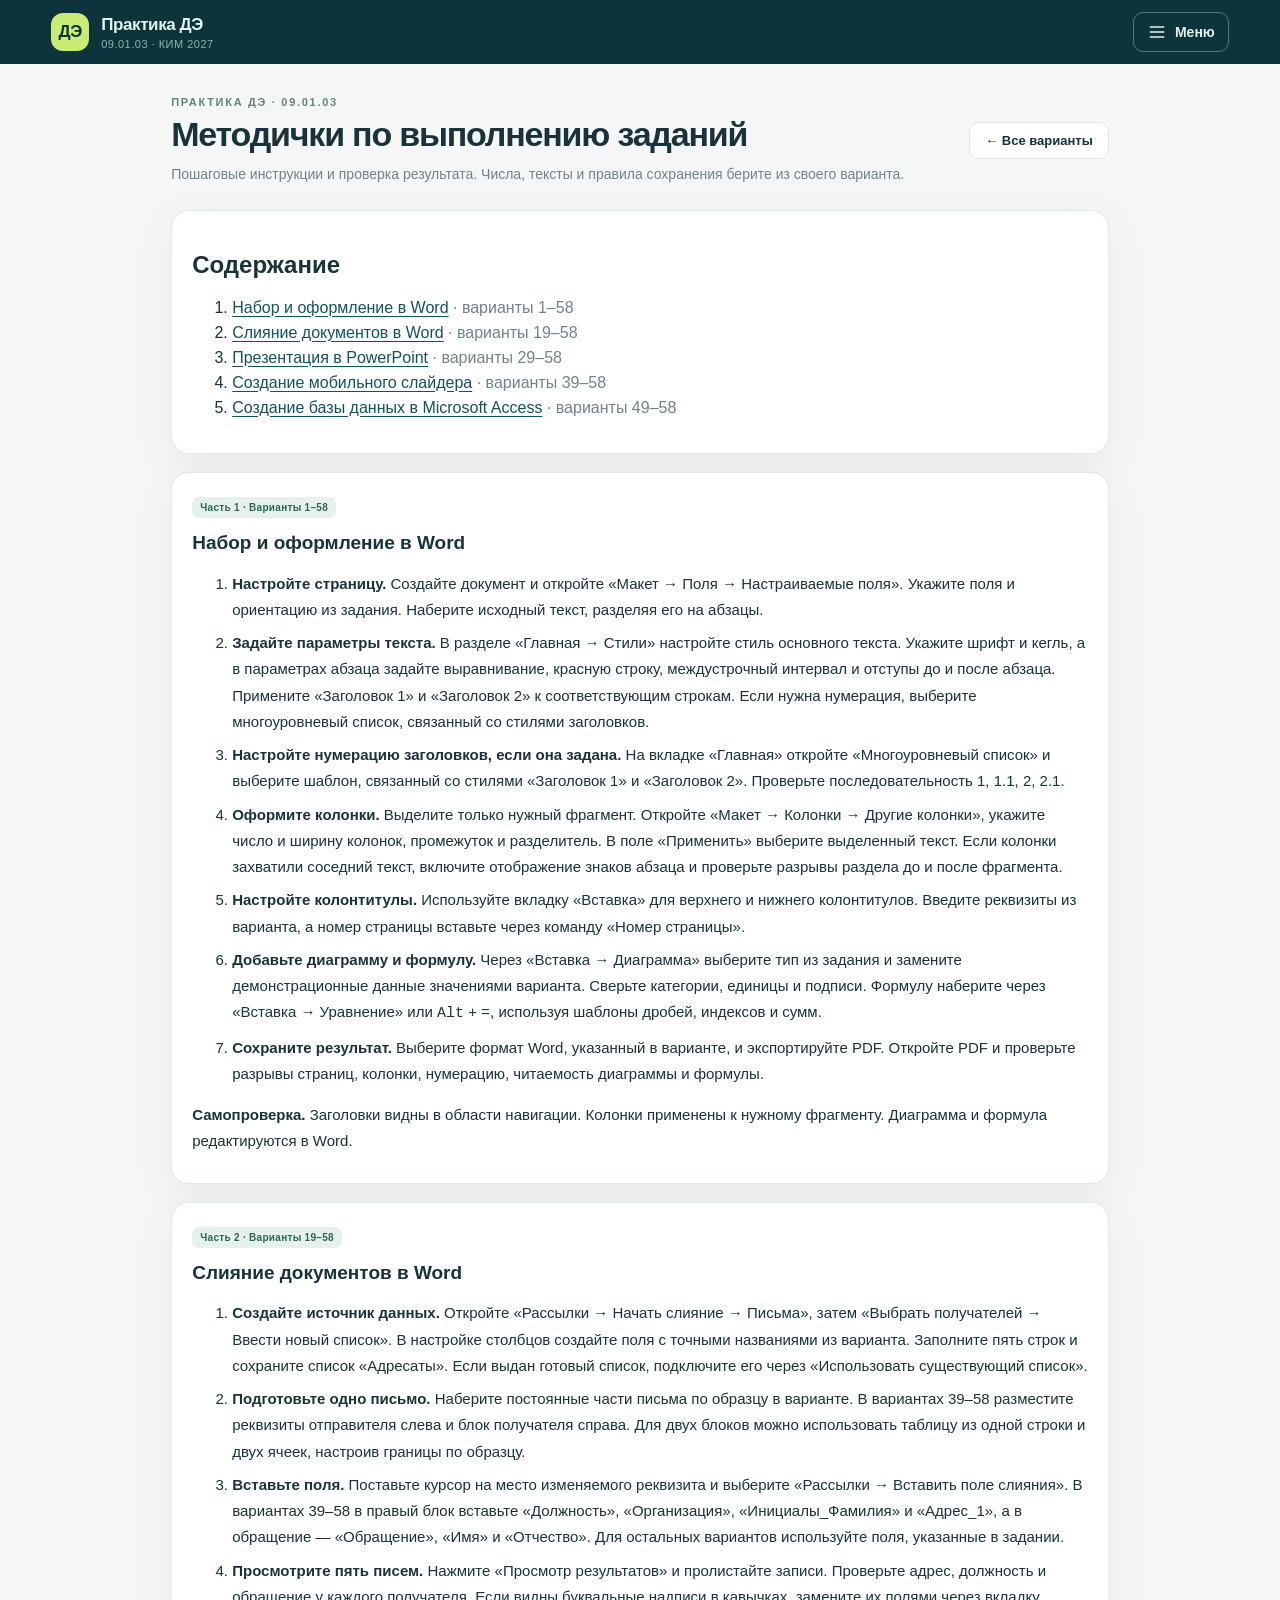
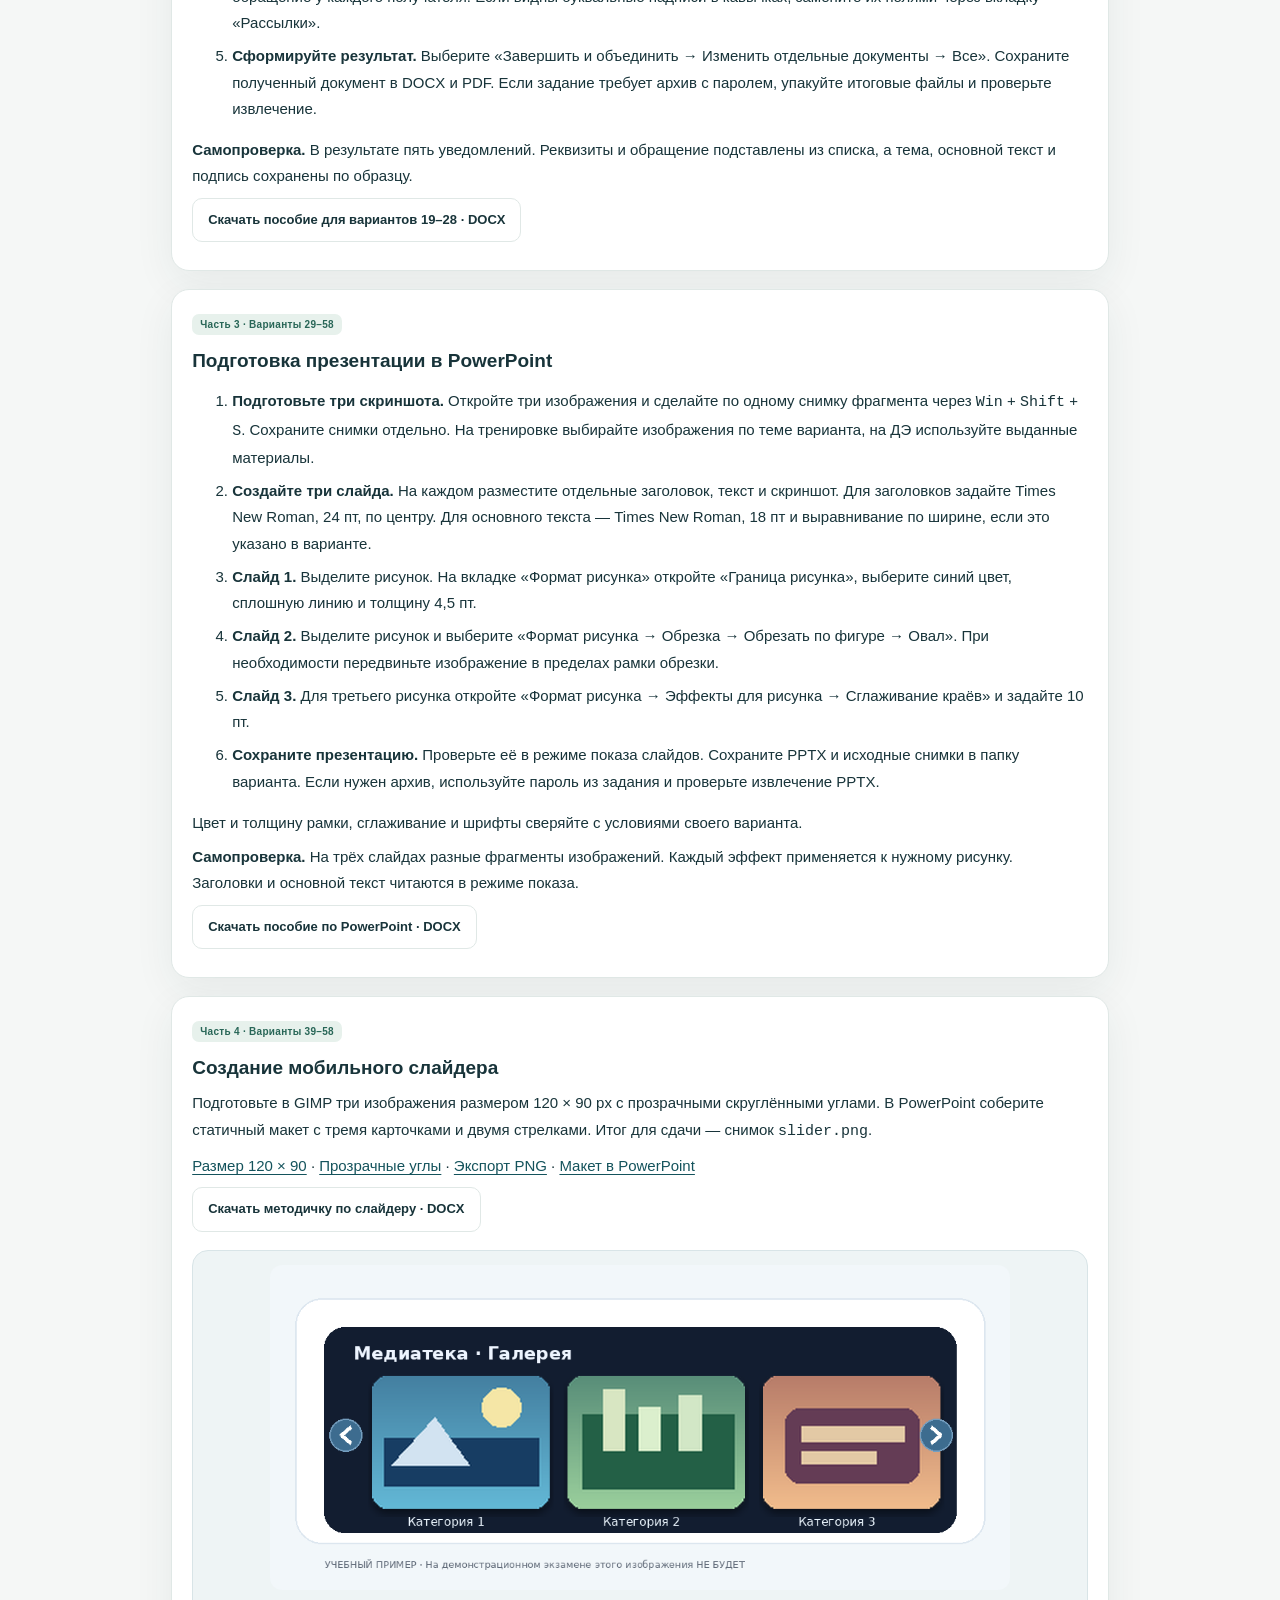
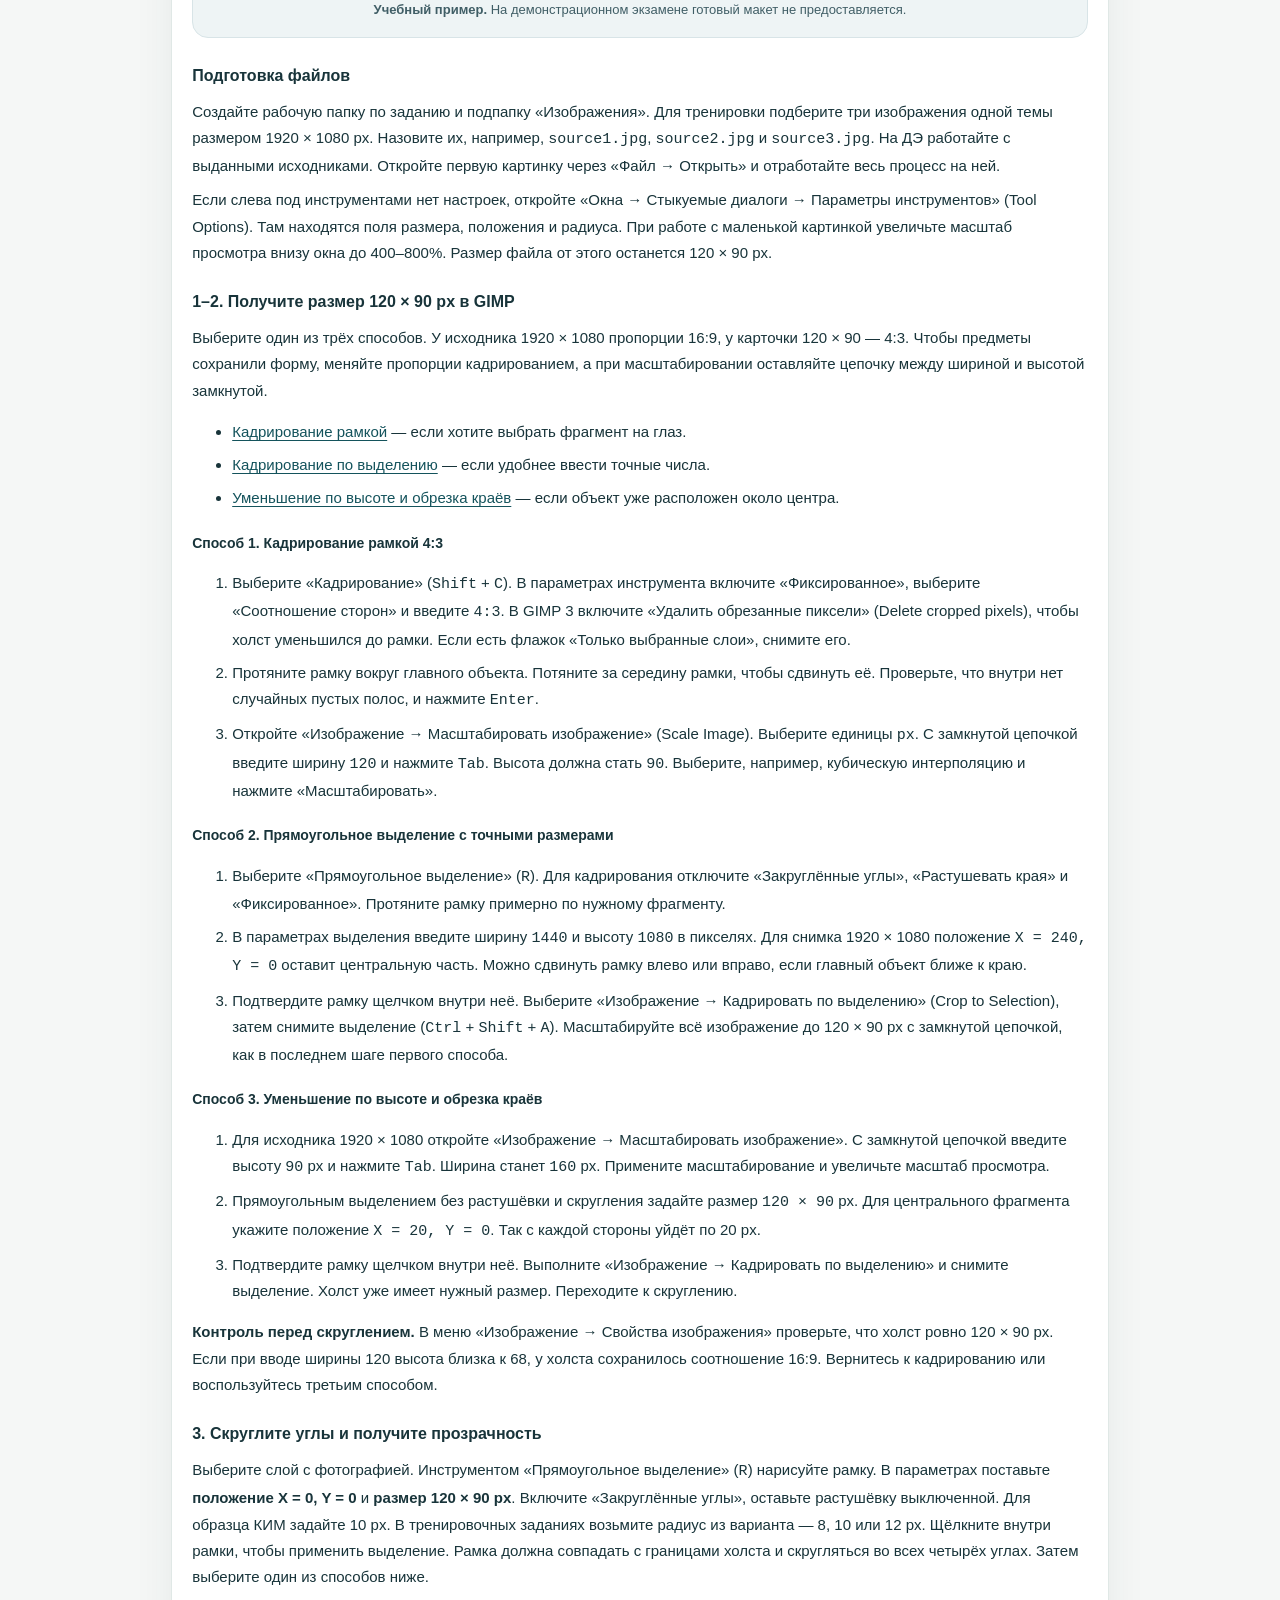
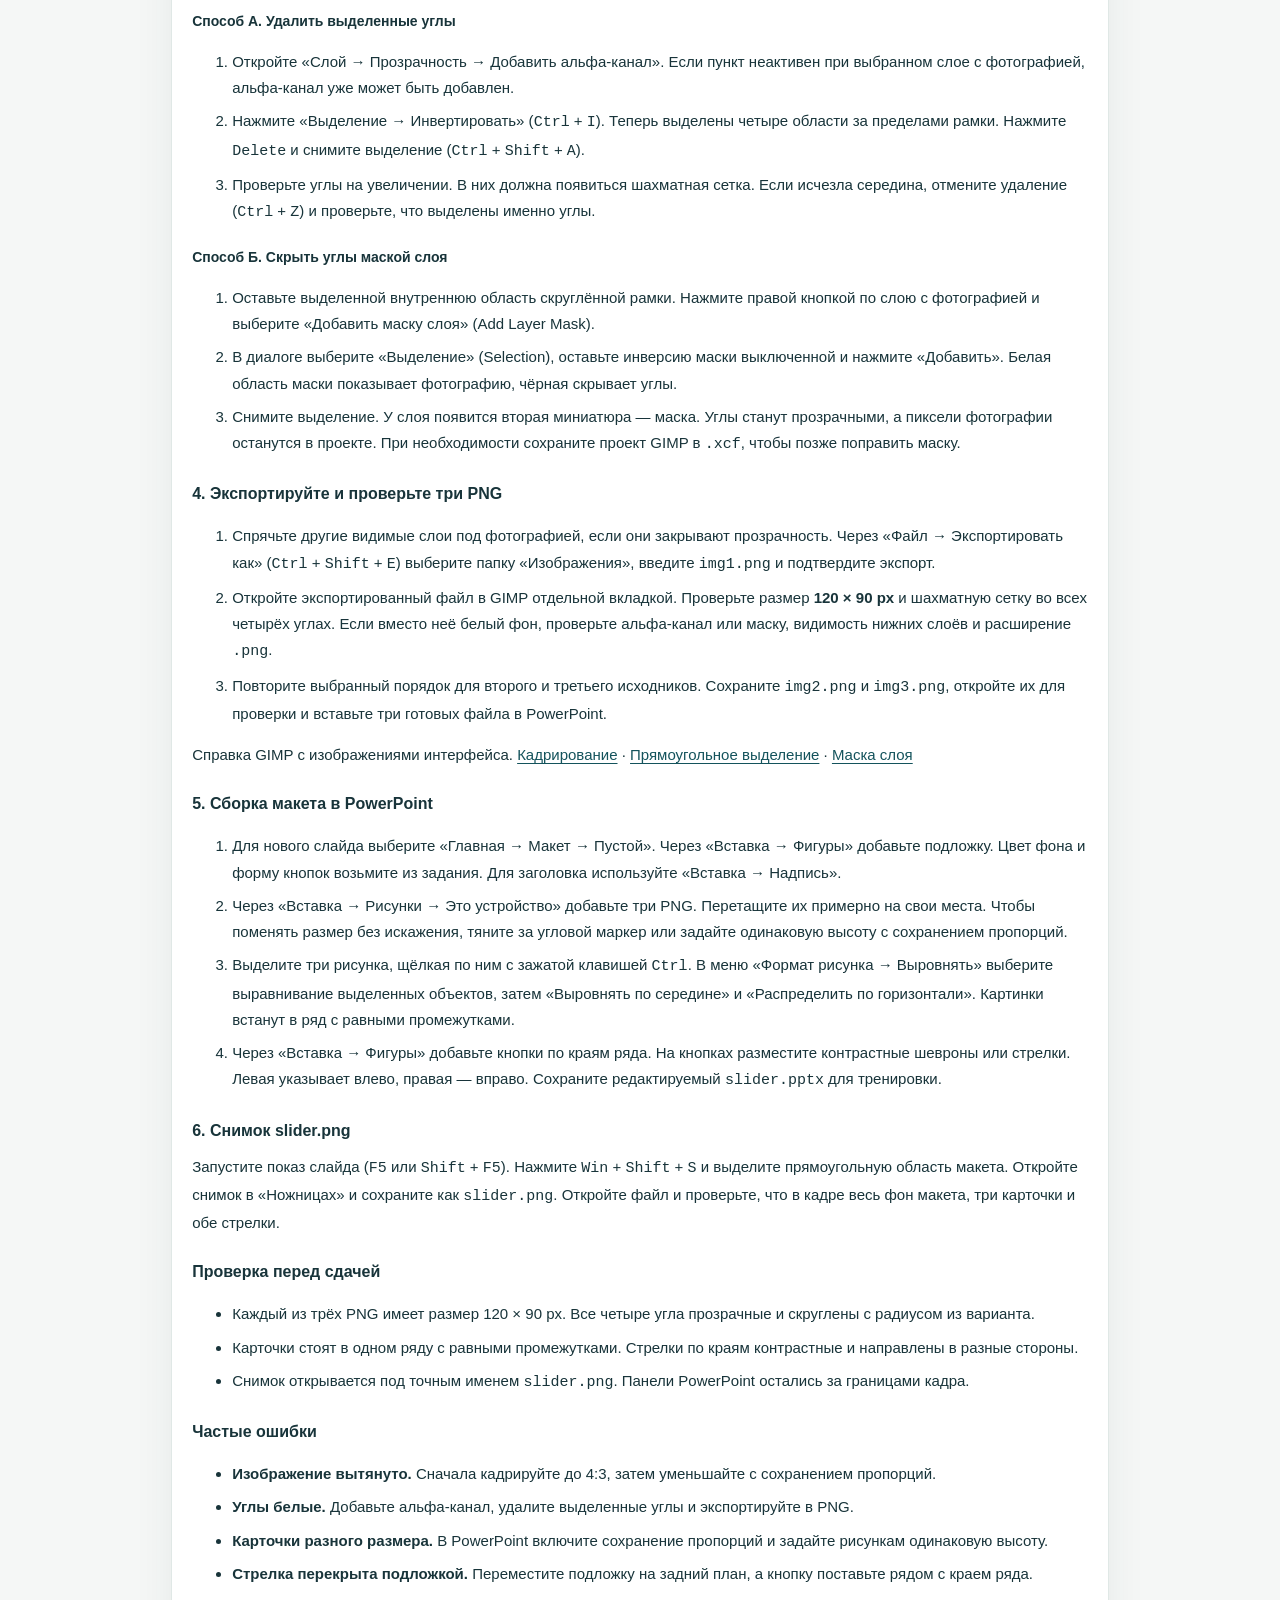
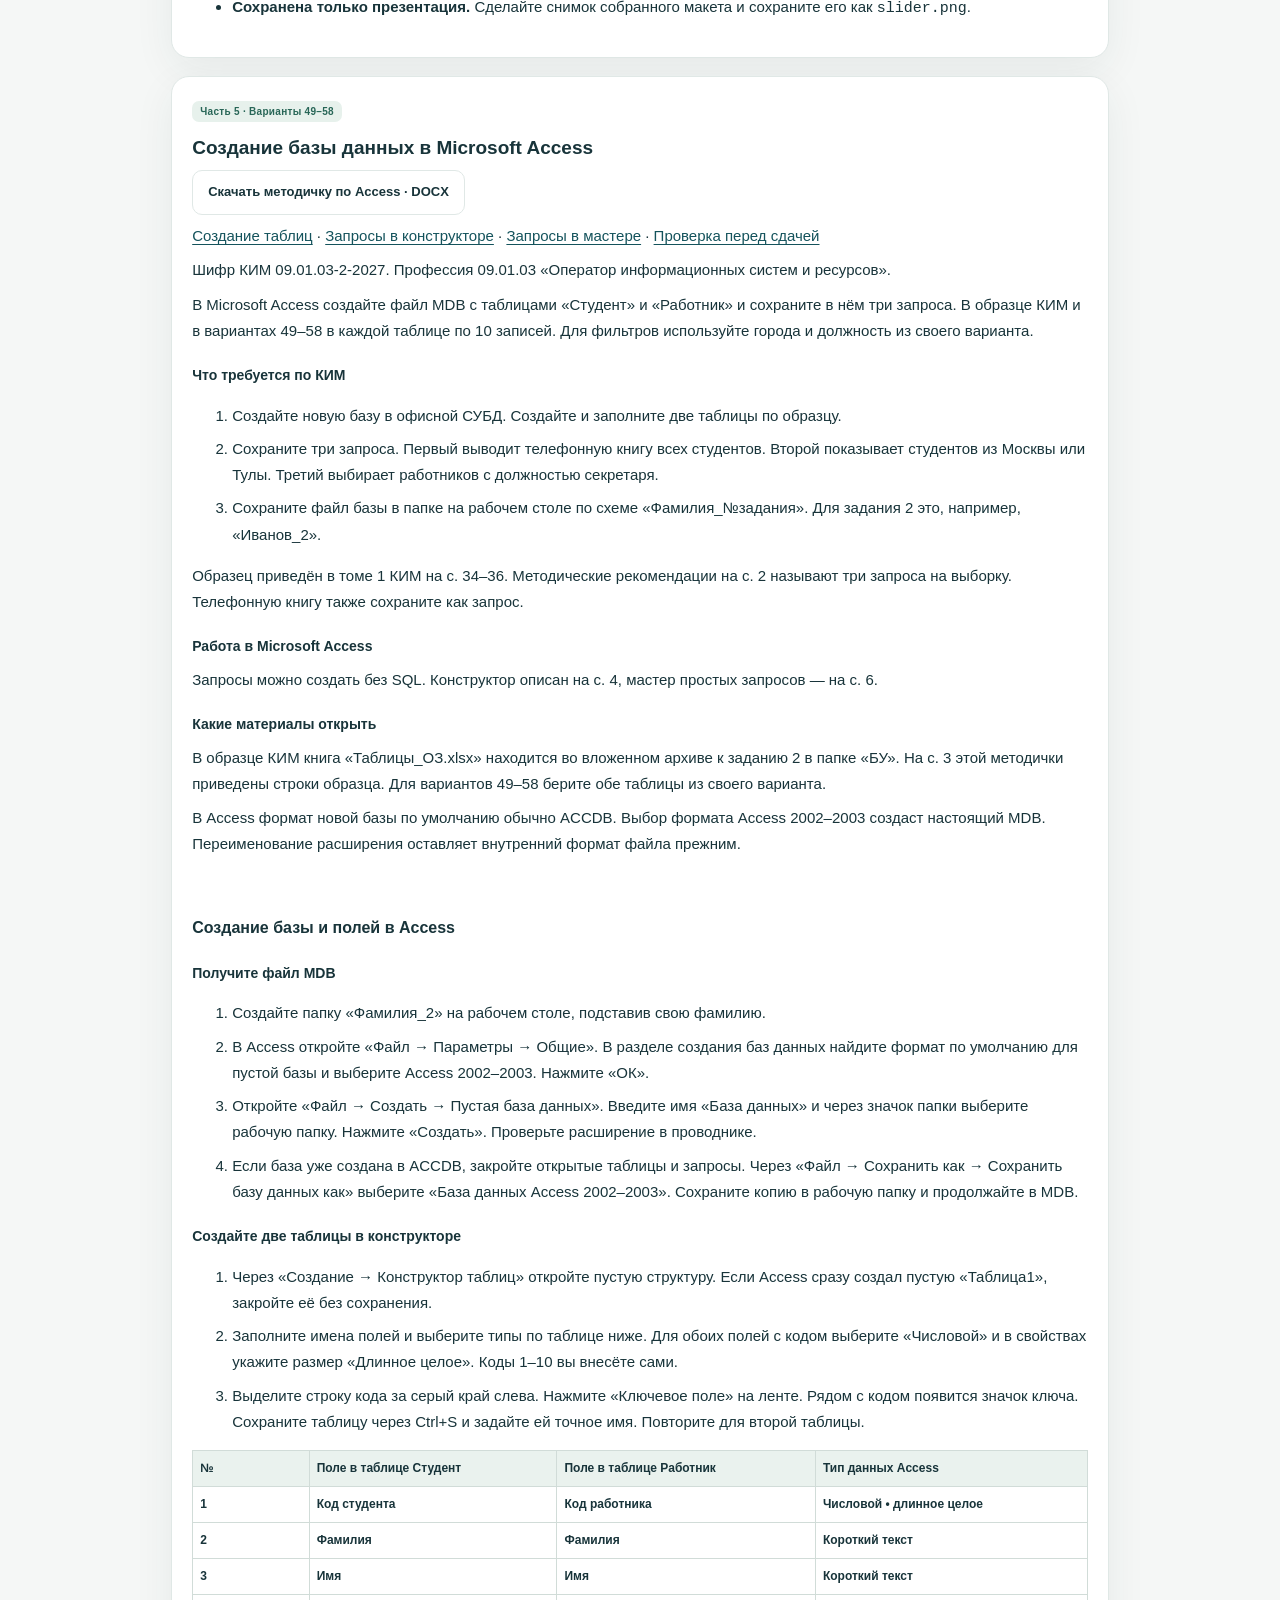
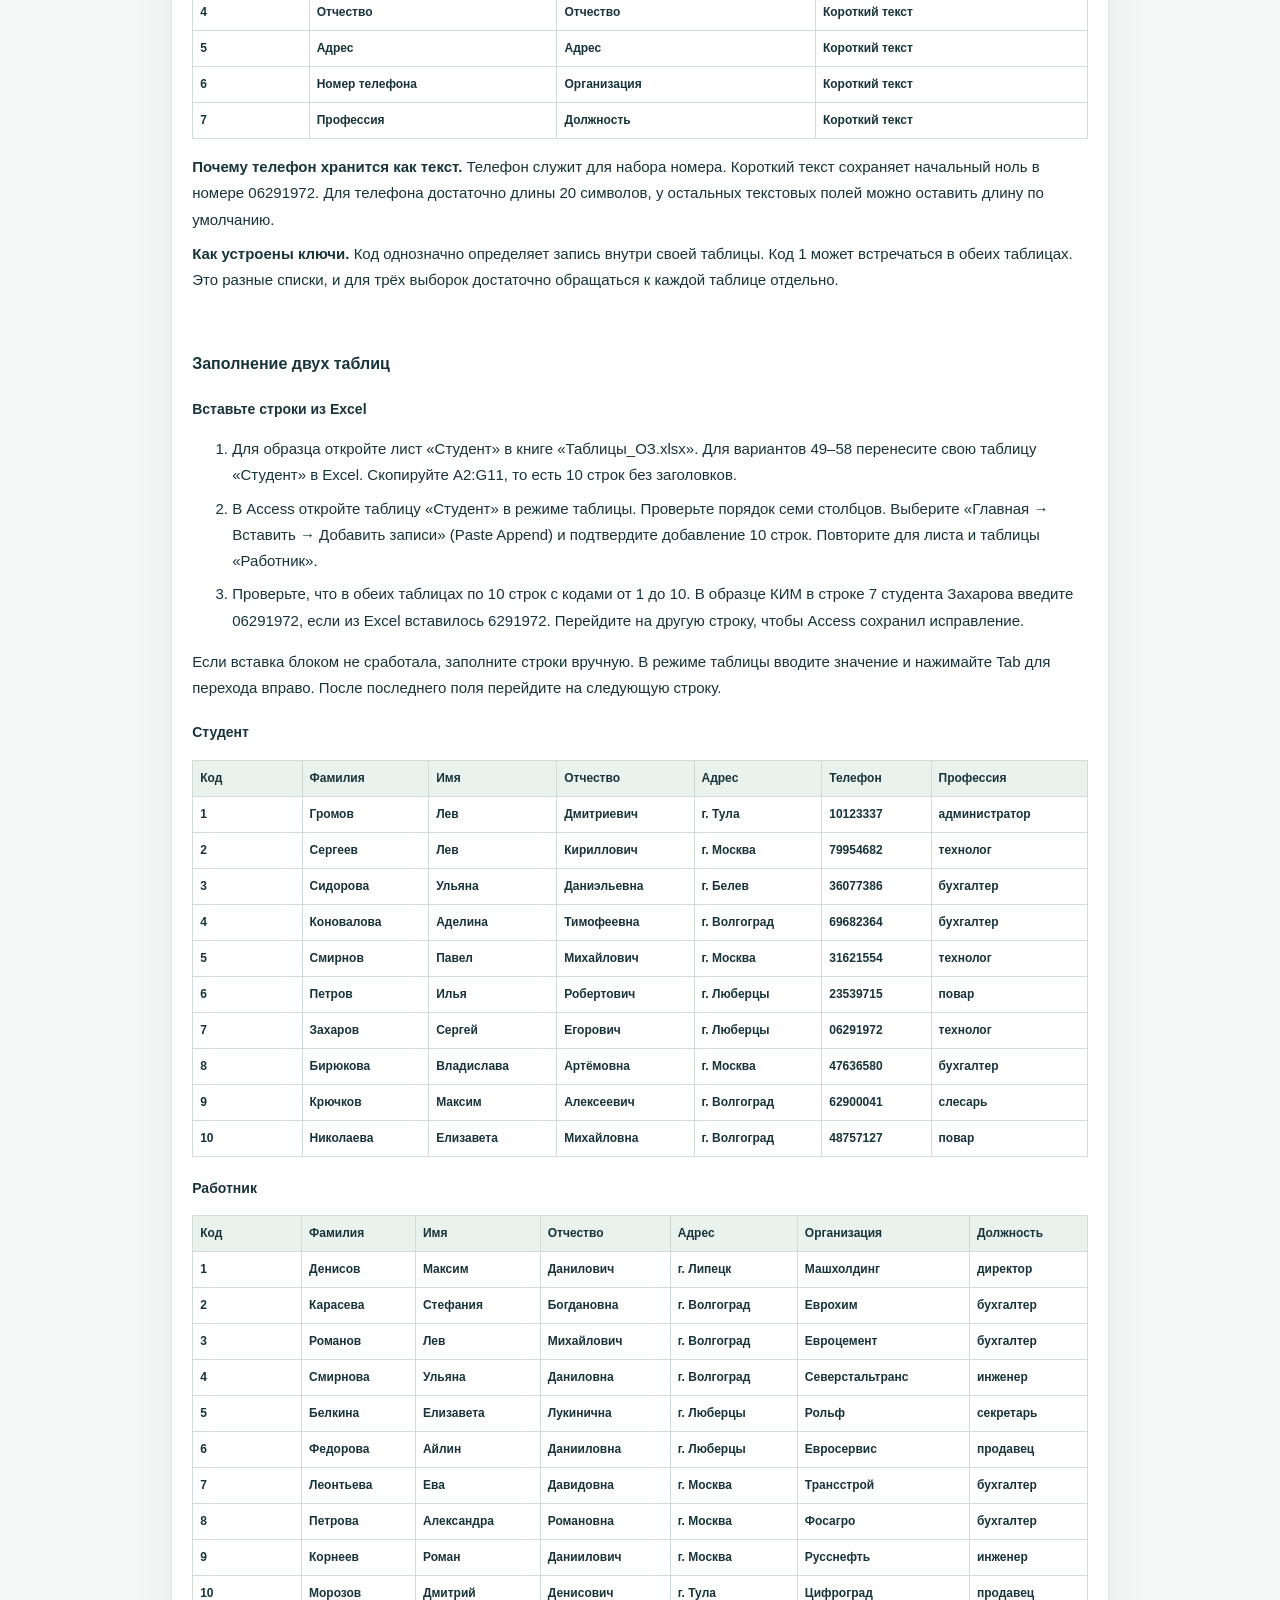
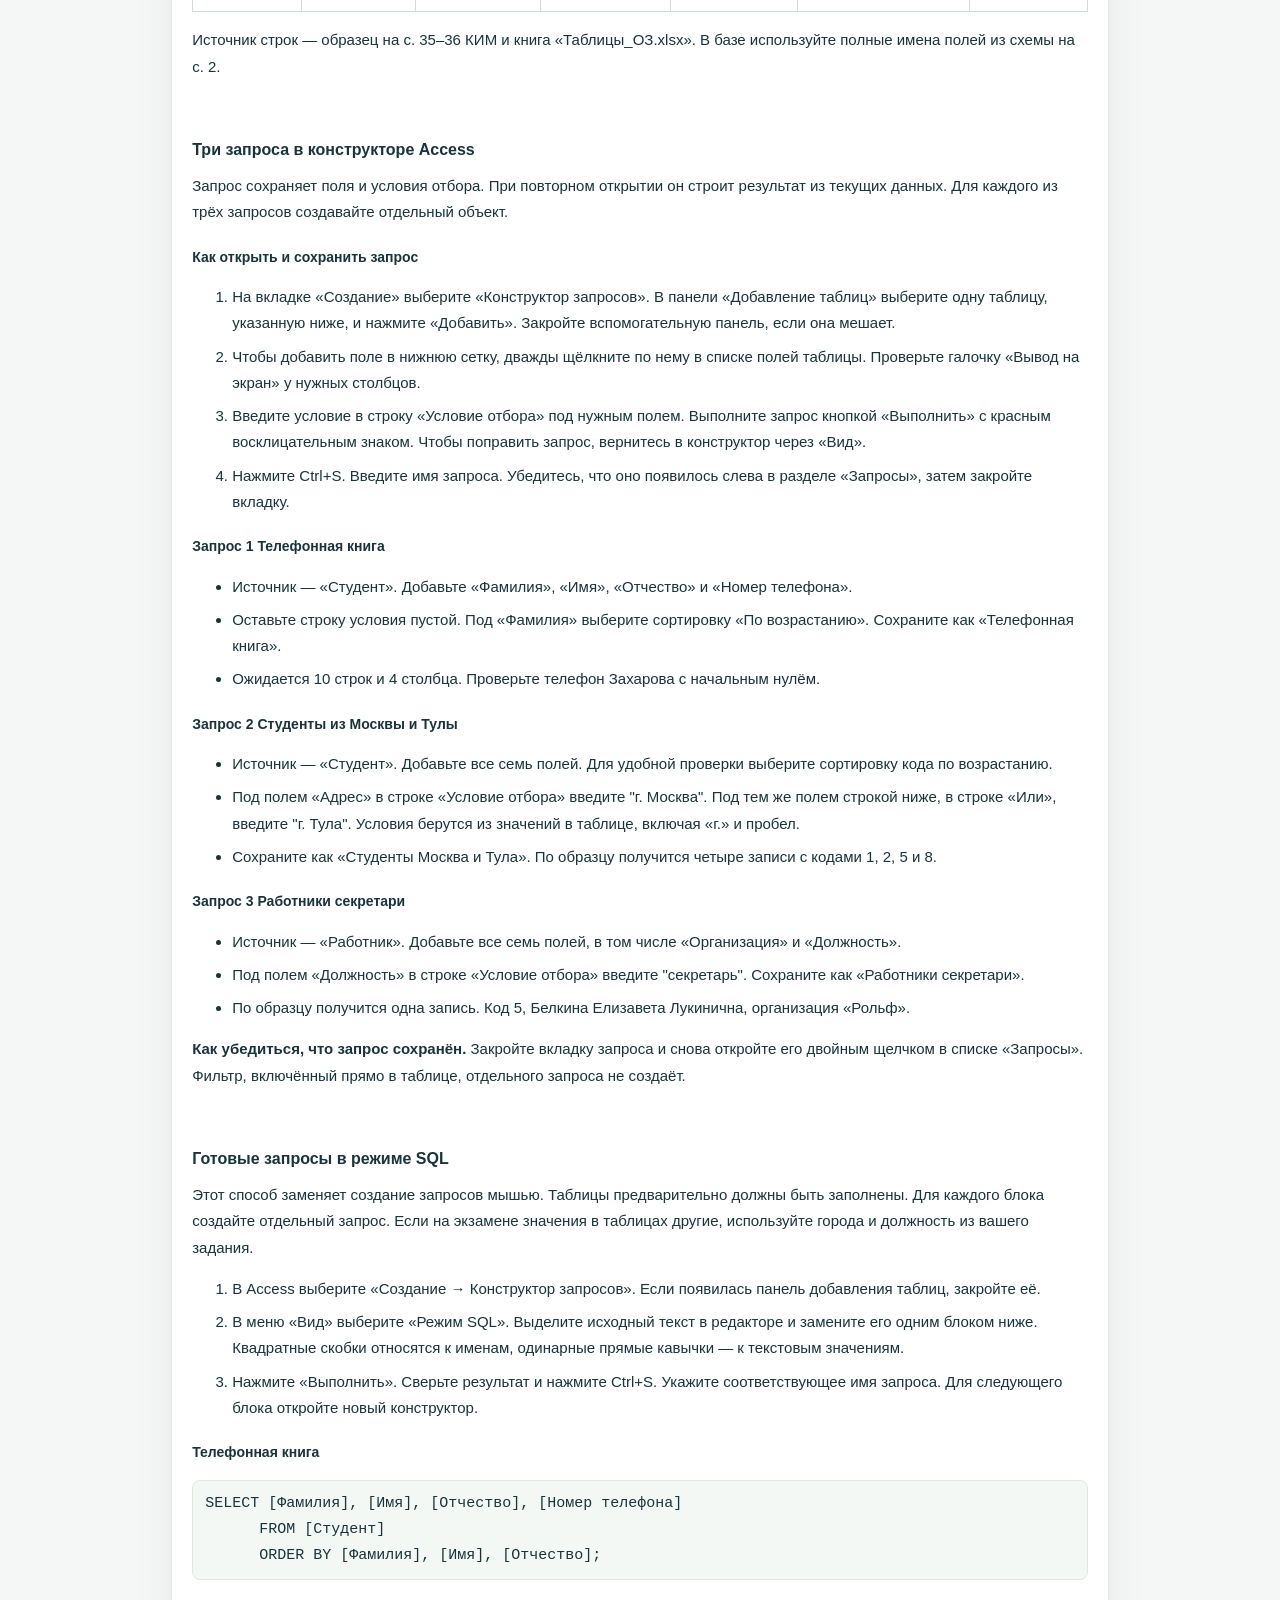
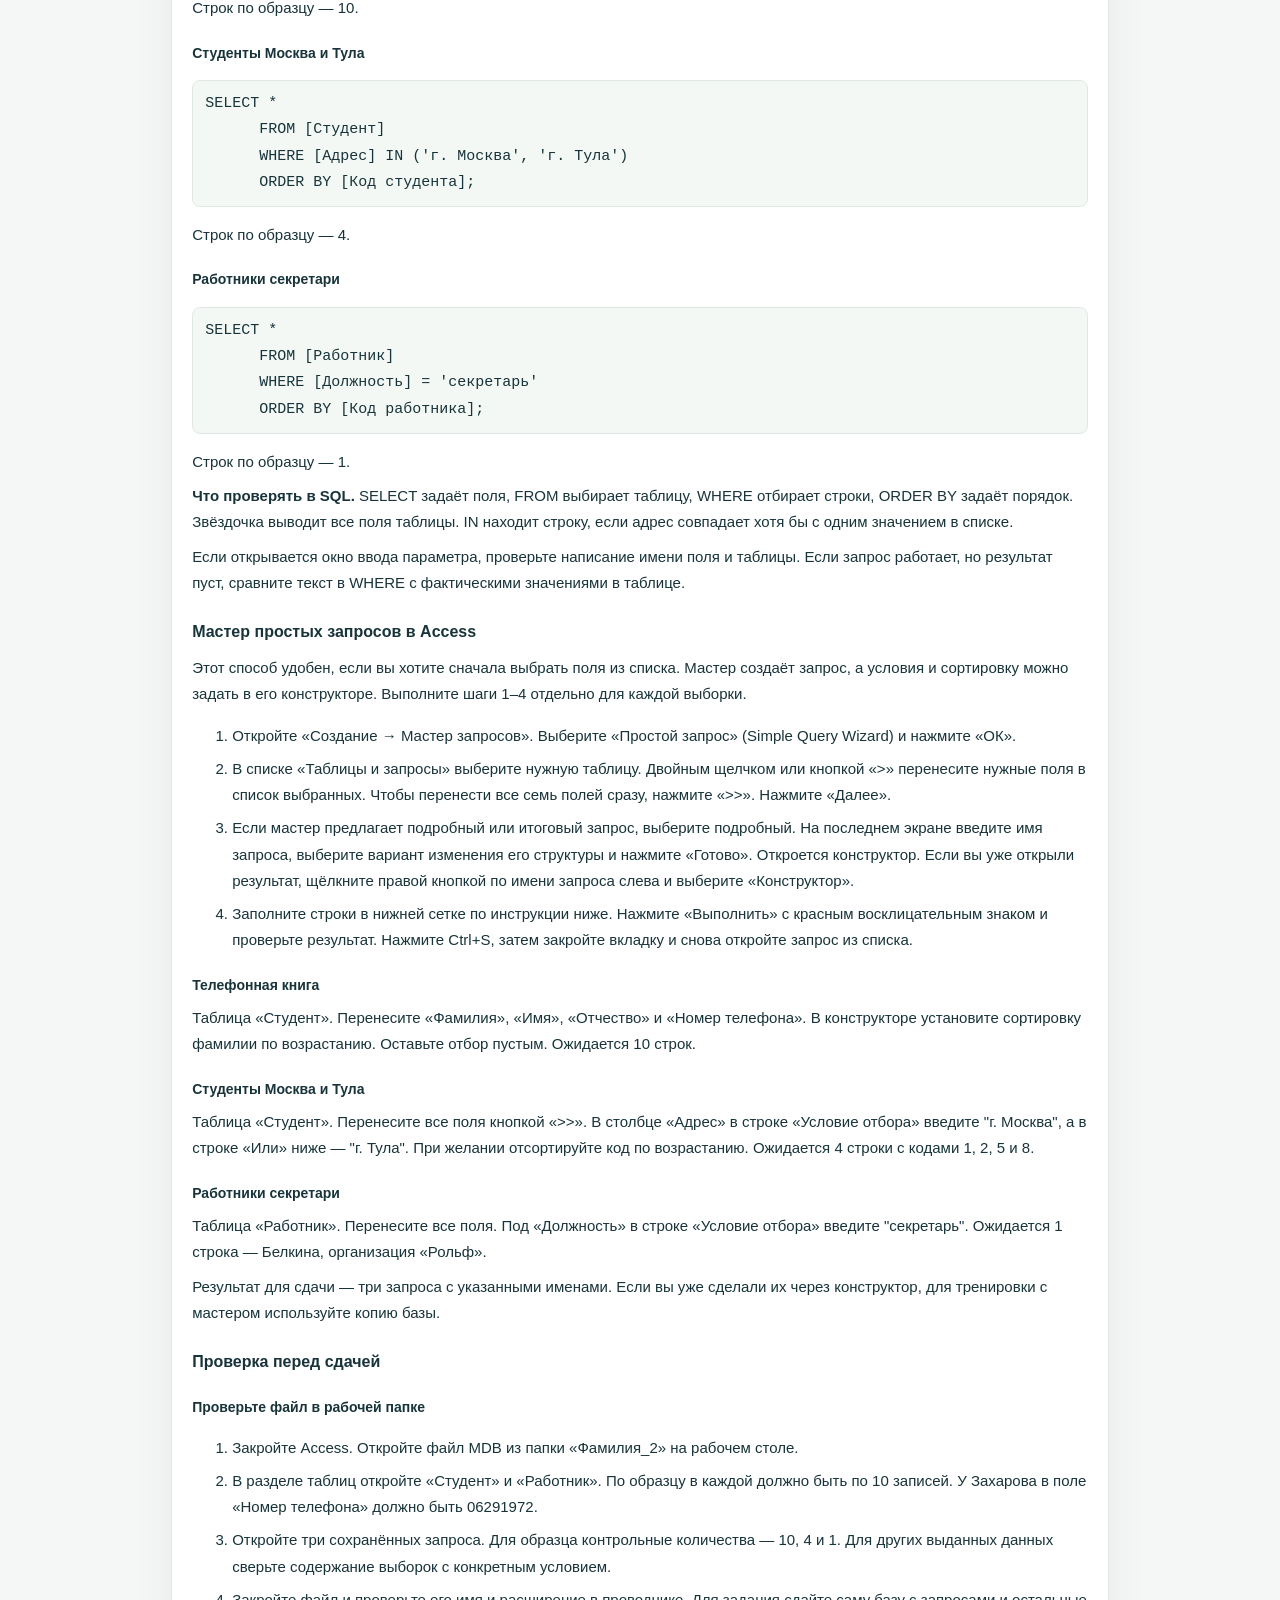
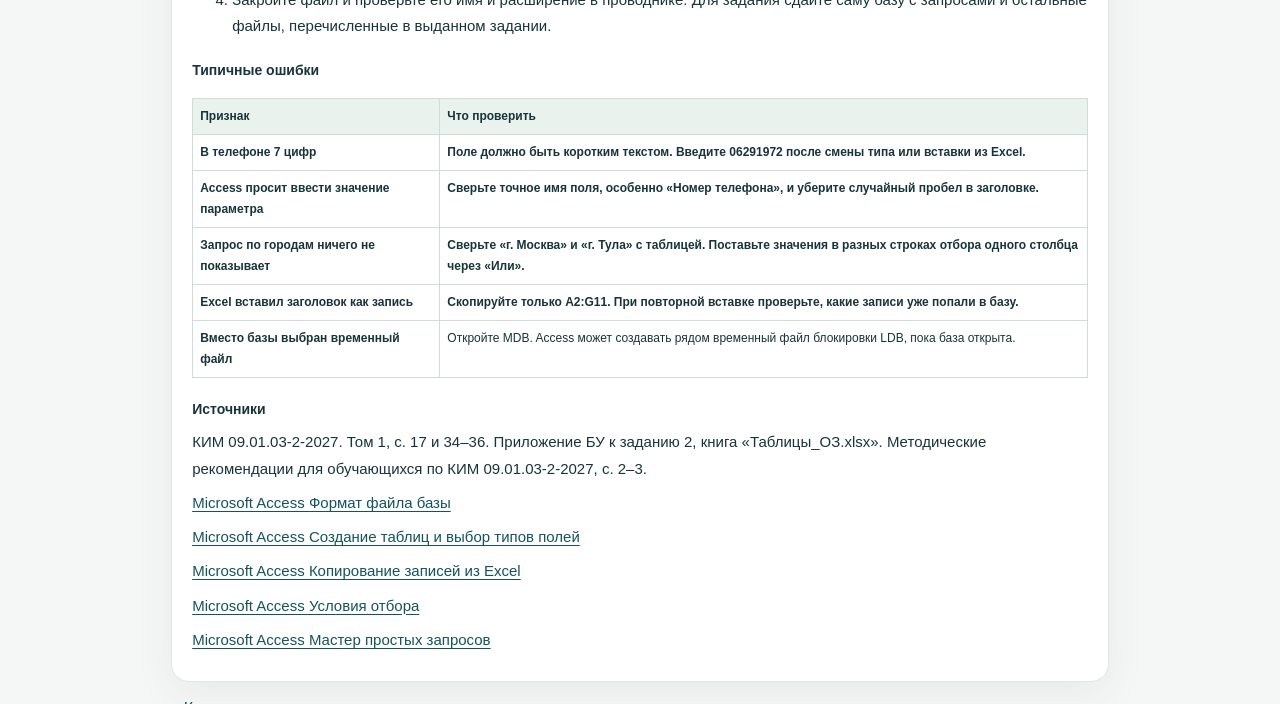
==== commit 8ffd99f1: "Publish practice variants 49 to 58 and Access guide" ====
--- a/methodichki/index.html
+++ b/methodichki/index.html
@@ -4,9 +4,9 @@
   <meta charset="utf-8">
   <meta name="viewport" content="width=device-width, initial-scale=1">
   <meta name="theme-color" content="#0f3e45">
-  <meta name="description" content="Пошаговые методички по Word, слиянию документов, PowerPoint и мобильному слайдеру для практики ДЭ 09.01.03.">
+  <meta name="description" content="Пошаговые методички по Word, слиянию документов, PowerPoint и мобильному слайдеру и базе данных Access для практики ДЭ 09.01.03.">
   <title>Методички по выполнению заданий · Практика ДЭ</title>
-  <link rel="stylesheet" href="../styles.css?v=20261118-1">
+  <link rel="stylesheet" href="../styles.css?v=20261124-1">
   <script src="../site-navigation.js?v=20261109-4" defer></script>
 </head>
 <body>
@@ -24,34 +24,36 @@
     <nav class="card guide-contents" aria-label="Содержание методичек">
       <h2>Содержание</h2>
       <ol>
-        <li><a href="#word">Набор и оформление в Word</a> <span class="muted">· варианты 1–48</span></li>
-        <li><a href="#merge">Слияние документов в Word</a> <span class="muted">· варианты 19–48</span></li>
-        <li><a href="#powerpoint">Презентация в PowerPoint</a> <span class="muted">· варианты 29–48</span></li>
-        <li><a href="#slider">Создание мобильного слайдера</a> <span class="muted">· варианты 39–48</span></li>
+        <li><a href="#word">Набор и оформление в Word</a> <span class="muted">· варианты 1–58</span></li>
+        <li><a href="#merge">Слияние документов в Word</a> <span class="muted">· варианты 19–58</span></li>
+        <li><a href="#powerpoint">Презентация в PowerPoint</a> <span class="muted">· варианты 29–58</span></li>
+        <li><a href="#slider">Создание мобильного слайдера</a> <span class="muted">· варианты 39–58</span></li>
+        <li><a href="#database">Создание базы данных в Microsoft Access</a> <span class="muted">· варианты 49–58</span></li>
       </ol>
     </nav>
 
     <section class="card task-content" id="word">
-      <span class="chip">Часть 1 · Варианты 1–48</span>
+      <span class="chip">Часть 1 · Варианты 1–58</span>
       <h2>Набор и оформление в Word</h2>
       <ol>
         <li><strong>Настройте страницу.</strong> Создайте документ и откройте «Макет → Поля → Настраиваемые поля». Укажите поля и ориентацию из задания. Наберите исходный текст, разделяя его на абзацы.</li>
         <li><strong>Задайте параметры текста.</strong> В разделе «Главная → Стили» настройте стиль основного текста. Укажите шрифт и кегль, а в параметрах абзаца задайте выравнивание, красную строку, междустрочный интервал и отступы до и после абзаца. Примените «Заголовок 1» и «Заголовок 2» к соответствующим строкам. Если нужна нумерация, выберите многоуровневый список, связанный со стилями заголовков.</li>
+        <li><strong>Настройте нумерацию заголовков, если она задана.</strong> На вкладке «Главная» откройте «Многоуровневый список» и выберите шаблон, связанный со стилями «Заголовок 1» и «Заголовок 2». Проверьте последовательность 1, 1.1, 2, 2.1.</li>
         <li><strong>Оформите колонки.</strong> Выделите только нужный фрагмент. Откройте «Макет → Колонки → Другие колонки», укажите число и ширину колонок, промежуток и разделитель. В поле «Применить» выберите выделенный текст. Если колонки захватили соседний текст, включите отображение знаков абзаца и проверьте разрывы раздела до и после фрагмента.</li>
         <li><strong>Настройте колонтитулы.</strong> Используйте вкладку «Вставка» для верхнего и нижнего колонтитулов. Введите реквизиты из варианта, а номер страницы вставьте через команду «Номер страницы».</li>
         <li><strong>Добавьте диаграмму и формулу.</strong> Через «Вставка → Диаграмма» выберите тип из задания и замените демонстрационные данные значениями варианта. Сверьте категории, единицы и подписи. Формулу наберите через «Вставка → Уравнение» или <kbd>Alt</kbd> + <kbd>=</kbd>, используя шаблоны дробей, индексов и сумм.</li>
-        <li><strong>Сохраните результат.</strong> Сохраните редактируемый DOCX и экспортируйте PDF. Откройте PDF и проверьте разрывы страниц, колонки, нумерацию, читаемость диаграммы и формулы.</li>
+        <li><strong>Сохраните результат.</strong> Выберите формат Word, указанный в варианте, и экспортируйте PDF. Откройте PDF и проверьте разрывы страниц, колонки, нумерацию, читаемость диаграммы и формулы.</li>
       </ol>
       <p><strong>Самопроверка.</strong> Заголовки видны в области навигации. Колонки применены к нужному фрагменту. Диаграмма и формула редактируются в Word.</p>
     </section>
 
     <section class="card task-content" id="merge">
-      <span class="chip">Часть 2 · Варианты 19–48</span>
+      <span class="chip">Часть 2 · Варианты 19–58</span>
       <h2>Слияние документов в Word</h2>
       <ol>
         <li><strong>Создайте источник данных.</strong> Откройте «Рассылки → Начать слияние → Письма», затем «Выбрать получателей → Ввести новый список». В настройке столбцов создайте поля с точными названиями из варианта. Заполните пять строк и сохраните список «Адресаты». Если выдан готовый список, подключите его через «Использовать существующий список».</li>
-        <li><strong>Подготовьте одно письмо.</strong> Наберите постоянные части письма по образцу в варианте. В вариантах 39–48 разместите реквизиты отправителя слева и блок получателя справа. Для двух блоков можно использовать таблицу из одной строки и двух ячеек, настроив границы по образцу.</li>
-        <li><strong>Вставьте поля.</strong> Поставьте курсор на место изменяемого реквизита и выберите «Рассылки → Вставить поле слияния». В вариантах 39–48 в правый блок вставьте «Должность», «Организация», «Инициалы_Фамилия» и «Адрес_1», а в обращение — «Обращение», «Имя» и «Отчество». Для остальных вариантов используйте поля, указанные в задании.</li>
+        <li><strong>Подготовьте одно письмо.</strong> Наберите постоянные части письма по образцу в варианте. В вариантах 39–58 разместите реквизиты отправителя слева и блок получателя справа. Для двух блоков можно использовать таблицу из одной строки и двух ячеек, настроив границы по образцу.</li>
+        <li><strong>Вставьте поля.</strong> Поставьте курсор на место изменяемого реквизита и выберите «Рассылки → Вставить поле слияния». В вариантах 39–58 в правый блок вставьте «Должность», «Организация», «Инициалы_Фамилия» и «Адрес_1», а в обращение — «Обращение», «Имя» и «Отчество». Для остальных вариантов используйте поля, указанные в задании.</li>
         <li><strong>Просмотрите пять писем.</strong> Нажмите «Просмотр результатов» и пролистайте записи. Проверьте адрес, должность и обращение у каждого получателя. Если видны буквальные надписи в кавычках, замените их полями через вкладку «Рассылки».</li>
         <li><strong>Сформируйте результат.</strong> Выберите «Завершить и объединить → Изменить отдельные документы → Все». Сохраните полученный документ в DOCX и PDF. Если задание требует архив с паролем, упакуйте итоговые файлы и проверьте извлечение.</li>
       </ol>
@@ -60,7 +62,7 @@
     </section>
 
     <section class="card task-content" id="powerpoint">
-      <span class="chip">Часть 3 · Варианты 29–48</span>
+      <span class="chip">Часть 3 · Варианты 29–58</span>
       <h2>Подготовка презентации в PowerPoint</h2>
       <ol>
         <li><strong>Подготовьте три скриншота.</strong> Откройте три изображения и сделайте по одному снимку фрагмента через <kbd>Win</kbd> + <kbd>Shift</kbd> + <kbd>S</kbd>. Сохраните снимки отдельно. На тренировке выбирайте изображения по теме варианта, на ДЭ используйте выданные материалы.</li>
@@ -70,12 +72,13 @@
         <li><strong>Слайд 3.</strong> Для третьего рисунка откройте «Формат рисунка → Эффекты для рисунка → Сглаживание краёв» и задайте 10 пт.</li>
         <li><strong>Сохраните презентацию.</strong> Проверьте её в режиме показа слайдов. Сохраните PPTX и исходные снимки в папку варианта. Если нужен архив, используйте пароль из задания и проверьте извлечение PPTX.</li>
       </ol>
+      <p>Цвет и толщину рамки, сглаживание и шрифты сверяйте с условиями своего варианта.</p>
       <p><strong>Самопроверка.</strong> На трёх слайдах разные фрагменты изображений. Каждый эффект применяется к нужному рисунку. Заголовки и основной текст читаются в режиме показа.</p>
       <p><a class="btn" href="powerpoint.docx" download>Скачать пособие по PowerPoint · DOCX</a></p>
     </section>
 
     <section class="card task-content" id="slider">
-      <span class="chip">Часть 4 · Варианты 39–48</span>
+      <span class="chip">Часть 4 · Варианты 39–58</span>
       <h2>Создание мобильного слайдера</h2>
       <p>Подготовьте в GIMP три изображения размером 120 × 90 px с прозрачными скруглёнными углами. В PowerPoint соберите статичный макет с тремя карточками и двумя стрелками. Итог для сдачи — снимок <code>slider.png</code>.</p>
       <p><a href="#gimp-size">Размер 120 × 90</a> · <a href="#gimp-corners">Прозрачные углы</a> · <a href="#gimp-export">Экспорт PNG</a> · <a href="#slider-powerpoint">Макет в PowerPoint</a></p>
@@ -172,6 +175,147 @@
       </ul>
     </section>
 
+    <section class="card task-content" id="database">
+      <span class="chip">Часть 5 · Варианты 49–58</span>
+      <h2>Создание базы данных в Microsoft Access</h2>
+      <p><a class="btn" href="access-database.docx" download>Скачать методичку по Access · DOCX</a></p>
+      <p><a href="#access-tables">Создание таблиц</a> · <a href="#access-design">Запросы в конструкторе</a> · <a href="#access-wizard">Запросы в мастере</a> · <a href="#access-check">Проверка перед сдачей</a></p>
+      <p>Шифр КИМ 09.01.03-2-2027. Профессия 09.01.03 «Оператор информационных систем и ресурсов».</p>
+      <p>В Microsoft Access создайте файл MDB с таблицами «Студент» и «Работник» и сохраните в нём три запроса. В образце КИМ и в вариантах 49–58 в каждой таблице по 10 записей. Для фильтров используйте города и должность из своего варианта.</p>
+      <h4>Что требуется по КИМ</h4>
+      <ol>
+      <li>Создайте новую базу в офисной СУБД. Создайте и заполните две таблицы по образцу.</li>
+      <li>Сохраните три запроса. Первый выводит телефонную книгу всех студентов. Второй показывает студентов из Москвы или Тулы. Третий выбирает работников с должностью секретаря.</li>
+      <li>Сохраните файл базы в папке на рабочем столе по схеме «Фамилия_№задания». Для задания 2 это, например, «Иванов_2».</li>
+      </ol>
+      <p>Образец приведён в томе 1 КИМ на с. 34–36. Методические рекомендации на с. 2 называют три запроса на выборку. Телефонную книгу также сохраните как запрос.</p>
+      <h4>Работа в Microsoft Access</h4>
+      <p>Запросы можно создать без SQL. Конструктор описан на с. 4, мастер простых запросов — на с. 6.</p>
+      <h4>Какие материалы открыть</h4>
+      <p>В образце КИМ книга «Таблицы_ОЗ.xlsx» находится во вложенном архиве к заданию 2 в папке «БУ». На с. 3 этой методички приведены строки образца. Для вариантов 49–58 берите обе таблицы из своего варианта.</p>
+      <p>В Access формат новой базы по умолчанию обычно ACCDB. Выбор формата Access 2002–2003 создаст настоящий MDB. Переименование расширения оставляет внутренний формат файла прежним.</p>
+      <p><br></p>
+      <h3 id="access-tables">Создание базы и полей в Access</h3>
+      <h4>Получите файл MDB</h4>
+      <ol>
+      <li>Создайте папку «Фамилия_2» на рабочем столе, подставив свою фамилию.</li>
+      <li>В Access откройте «Файл → Параметры → Общие». В разделе создания баз данных найдите формат по умолчанию для пустой базы и выберите Access 2002–2003. Нажмите «ОК».</li>
+      <li>Откройте «Файл → Создать → Пустая база данных». Введите имя «База данных» и через значок папки выберите рабочую папку. Нажмите «Создать». Проверьте расширение в проводнике.</li>
+      <li>Если база уже создана в ACCDB, закройте открытые таблицы и запросы. Через «Файл → Сохранить как → Сохранить базу данных как» выберите «База данных Access 2002–2003». Сохраните копию в рабочую папку и продолжайте в MDB.</li>
+      </ol>
+      <h4>Создайте две таблицы в конструкторе</h4>
+      <ol>
+      <li>Через «Создание → Конструктор таблиц» откройте пустую структуру. Если Access сразу создал пустую «Таблица1», закройте её без сохранения.</li>
+      <li>Заполните имена полей и выберите типы по таблице ниже. Для обоих полей с кодом выберите «Числовой» и в свойствах укажите размер «Длинное целое». Коды 1–10 вы внесёте сами.</li>
+      <li>Выделите строку кода за серый край слева. Нажмите «Ключевое поле» на ленте. Рядом с кодом появится значок ключа. Сохраните таблицу через Ctrl+S и задайте ей точное имя. Повторите для второй таблицы.</li>
+      </ol>
+      <div class="task-table-wrap"><table class="task-table"><thead><tr><th scope="col"><strong>№</strong></th><th scope="col"><strong>Поле в таблице Студент</strong></th><th scope="col"><strong>Поле в таблице Работник</strong></th><th scope="col"><strong>Тип данных Access</strong></th></tr></thead><tbody><tr><td><strong>1</strong></td><td><strong>Код студента</strong></td><td><strong>Код работника</strong></td><td><strong>Числовой • длинное целое</strong></td></tr><tr><td><strong>2</strong></td><td><strong>Фамилия</strong></td><td><strong>Фамилия</strong></td><td><strong>Короткий текст</strong></td></tr><tr><td><strong>3</strong></td><td><strong>Имя</strong></td><td><strong>Имя</strong></td><td><strong>Короткий текст</strong></td></tr><tr><td><strong>4</strong></td><td><strong>Отчество</strong></td><td><strong>Отчество</strong></td><td><strong>Короткий текст</strong></td></tr><tr><td><strong>5</strong></td><td><strong>Адрес</strong></td><td><strong>Адрес</strong></td><td><strong>Короткий текст</strong></td></tr><tr><td><strong>6</strong></td><td><strong>Номер телефона</strong></td><td><strong>Организация</strong></td><td><strong>Короткий текст</strong></td></tr><tr><td><strong>7</strong></td><td><strong>Профессия</strong></td><td><strong>Должность</strong></td><td><strong>Короткий текст</strong></td></tr></tbody></table></div>
+      <p><strong>Почему телефон хранится как текст.</strong> Телефон служит для набора номера. Короткий текст сохраняет начальный ноль в номере 06291972. Для телефона достаточно длины 20 символов, у остальных текстовых полей можно оставить длину по умолчанию.</p>
+      <p><strong>Как устроены ключи.</strong> Код однозначно определяет запись внутри своей таблицы. Код 1 может встречаться в обеих таблицах. Это разные списки, и для трёх выборок достаточно обращаться к каждой таблице отдельно.</p>
+      <p><br></p>
+      <h3>Заполнение двух таблиц</h3>
+      <h4>Вставьте строки из Excel</h4>
+      <ol>
+      <li>Для образца откройте лист «Студент» в книге «Таблицы_ОЗ.xlsx». Для вариантов 49–58 перенесите свою таблицу «Студент» в Excel. Скопируйте A2:G11, то есть 10 строк без заголовков.</li>
+      <li>В Access откройте таблицу «Студент» в режиме таблицы. Проверьте порядок семи столбцов. Выберите «Главная → Вставить → Добавить записи» (Paste Append) и подтвердите добавление 10 строк. Повторите для листа и таблицы «Работник».</li>
+      <li>Проверьте, что в обеих таблицах по 10 строк с кодами от 1 до 10. В образце КИМ в строке 7 студента Захарова введите 06291972, если из Excel вставилось 6291972. Перейдите на другую строку, чтобы Access сохранил исправление.</li>
+      </ol>
+      <p>Если вставка блоком не сработала, заполните строки вручную. В режиме таблицы вводите значение и нажимайте Tab для перехода вправо. После последнего поля перейдите на следующую строку.</p>
+      <h4>Студент</h4>
+      <div class="task-table-wrap"><table class="task-table"><thead><tr><th scope="col"><strong>Код</strong></th><th scope="col"><strong>Фамилия</strong></th><th scope="col"><strong>Имя</strong></th><th scope="col"><strong>Отчество</strong></th><th scope="col"><strong>Адрес</strong></th><th scope="col"><strong>Телефон</strong></th><th scope="col"><strong>Профессия</strong></th></tr></thead><tbody><tr><td><strong>1</strong></td><td><strong>Громов</strong></td><td><strong>Лев</strong></td><td><strong>Дмитриевич</strong></td><td><strong>г. Тула</strong></td><td><strong>10123337</strong></td><td><strong>администратор</strong></td></tr><tr><td><strong>2</strong></td><td><strong>Сергеев</strong></td><td><strong>Лев</strong></td><td><strong>Кириллович</strong></td><td><strong>г. Москва</strong></td><td><strong>79954682</strong></td><td><strong>технолог</strong></td></tr><tr><td><strong>3</strong></td><td><strong>Сидорова</strong></td><td><strong>Ульяна</strong></td><td><strong>Даниэльевна</strong></td><td><strong>г. Белев</strong></td><td><strong>36077386</strong></td><td><strong>бухгалтер</strong></td></tr><tr><td><strong>4</strong></td><td><strong>Коновалова</strong></td><td><strong>Аделина</strong></td><td><strong>Тимофеевна</strong></td><td><strong>г. Волгоград</strong></td><td><strong>69682364</strong></td><td><strong>бухгалтер</strong></td></tr><tr><td><strong>5</strong></td><td><strong>Смирнов</strong></td><td><strong>Павел</strong></td><td><strong>Михайлович</strong></td><td><strong>г. Москва</strong></td><td><strong>31621554</strong></td><td><strong>технолог</strong></td></tr><tr><td><strong>6</strong></td><td><strong>Петров</strong></td><td><strong>Илья</strong></td><td><strong>Робертович</strong></td><td><strong>г. Люберцы</strong></td><td><strong>23539715</strong></td><td><strong>повар</strong></td></tr><tr><td><strong>7</strong></td><td><strong>Захаров</strong></td><td><strong>Сергей</strong></td><td><strong>Егорович</strong></td><td><strong>г. Люберцы</strong></td><td><strong>06291972</strong></td><td><strong>технолог</strong></td></tr><tr><td><strong>8</strong></td><td><strong>Бирюкова</strong></td><td><strong>Владислава</strong></td><td><strong>Артёмовна</strong></td><td><strong>г. Москва</strong></td><td><strong>47636580</strong></td><td><strong>бухгалтер</strong></td></tr><tr><td><strong>9</strong></td><td><strong>Крючков</strong></td><td><strong>Максим</strong></td><td><strong>Алексеевич</strong></td><td><strong>г. Волгоград</strong></td><td><strong>62900041</strong></td><td><strong>слесарь</strong></td></tr><tr><td><strong>10</strong></td><td><strong>Николаева</strong></td><td><strong>Елизавета</strong></td><td><strong>Михайловна</strong></td><td><strong>г. Волгоград</strong></td><td><strong>48757127</strong></td><td><strong>повар</strong></td></tr></tbody></table></div>
+      <h4>Работник</h4>
+      <div class="task-table-wrap"><table class="task-table"><thead><tr><th scope="col"><strong>Код</strong></th><th scope="col"><strong>Фамилия</strong></th><th scope="col"><strong>Имя</strong></th><th scope="col"><strong>Отчество</strong></th><th scope="col"><strong>Адрес</strong></th><th scope="col"><strong>Организация</strong></th><th scope="col"><strong>Должность</strong></th></tr></thead><tbody><tr><td><strong>1</strong></td><td><strong>Денисов</strong></td><td><strong>Максим</strong></td><td><strong>Данилович</strong></td><td><strong>г. Липецк</strong></td><td><strong>Машхолдинг</strong></td><td><strong>директор</strong></td></tr><tr><td><strong>2</strong></td><td><strong>Карасева</strong></td><td><strong>Стефания</strong></td><td><strong>Богдановна</strong></td><td><strong>г. Волгоград</strong></td><td><strong>Еврохим</strong></td><td><strong>бухгалтер</strong></td></tr><tr><td><strong>3</strong></td><td><strong>Романов</strong></td><td><strong>Лев</strong></td><td><strong>Михайлович</strong></td><td><strong>г. Волгоград</strong></td><td><strong>Евроцемент</strong></td><td><strong>бухгалтер</strong></td></tr><tr><td><strong>4</strong></td><td><strong>Смирнова</strong></td><td><strong>Ульяна</strong></td><td><strong>Даниловна</strong></td><td><strong>г. Волгоград</strong></td><td><strong>Северстальтранс</strong></td><td><strong>инженер</strong></td></tr><tr><td><strong>5</strong></td><td><strong>Белкина</strong></td><td><strong>Елизавета</strong></td><td><strong>Лукинична</strong></td><td><strong>г. Люберцы</strong></td><td><strong>Рольф</strong></td><td><strong>секретарь</strong></td></tr><tr><td><strong>6</strong></td><td><strong>Федорова</strong></td><td><strong>Айлин</strong></td><td><strong>Данииловна</strong></td><td><strong>г. Люберцы</strong></td><td><strong>Евросервис</strong></td><td><strong>продавец</strong></td></tr><tr><td><strong>7</strong></td><td><strong>Леонтьева</strong></td><td><strong>Ева</strong></td><td><strong>Давидовна</strong></td><td><strong>г. Москва</strong></td><td><strong>Трансстрой</strong></td><td><strong>бухгалтер</strong></td></tr><tr><td><strong>8</strong></td><td><strong>Петрова</strong></td><td><strong>Александра</strong></td><td><strong>Романовна</strong></td><td><strong>г. Москва</strong></td><td><strong>Фосагро</strong></td><td><strong>бухгалтер</strong></td></tr><tr><td><strong>9</strong></td><td><strong>Корнеев</strong></td><td><strong>Роман</strong></td><td><strong>Даниилович</strong></td><td><strong>г. Москва</strong></td><td><strong>Русснефть</strong></td><td><strong>инженер</strong></td></tr><tr><td><strong>10</strong></td><td><strong>Морозов</strong></td><td><strong>Дмитрий</strong></td><td><strong>Денисович</strong></td><td><strong>г. Тула</strong></td><td><strong>Цифроград</strong></td><td><strong>продавец</strong></td></tr></tbody></table></div>
+      <p>Источник строк — образец на с. 35–36 КИМ и книга «Таблицы_ОЗ.xlsx». В базе используйте полные имена полей из схемы на с. 2.</p>
+      <p><br></p>
+      <h3 id="access-design">Три запроса в конструкторе Access</h3>
+      <p>Запрос сохраняет поля и условия отбора. При повторном открытии он строит результат из текущих данных. Для каждого из трёх запросов создавайте отдельный объект.</p>
+      <h4>Как открыть и сохранить запрос</h4>
+      <ol>
+      <li>На вкладке «Создание» выберите «Конструктор запросов». В панели «Добавление таблиц» выберите одну таблицу, указанную ниже, и нажмите «Добавить». Закройте вспомогательную панель, если она мешает.</li>
+      <li>Чтобы добавить поле в нижнюю сетку, дважды щёлкните по нему в списке полей таблицы. Проверьте галочку «Вывод на экран» у нужных столбцов.</li>
+      <li>Введите условие в строку «Условие отбора» под нужным полем. Выполните запрос кнопкой «Выполнить» с красным восклицательным знаком. Чтобы поправить запрос, вернитесь в конструктор через «Вид».</li>
+      <li>Нажмите Ctrl+S. Введите имя запроса. Убедитесь, что оно появилось слева в разделе «Запросы», затем закройте вкладку.</li>
+      </ol>
+      <h4>Запрос 1 Телефонная книга</h4>
+      <ul>
+      <li>Источник — «Студент». Добавьте «Фамилия», «Имя», «Отчество» и «Номер телефона».</li>
+      <li>Оставьте строку условия пустой. Под «Фамилия» выберите сортировку «По возрастанию». Сохраните как «Телефонная книга».</li>
+      <li>Ожидается 10 строк и 4 столбца. Проверьте телефон Захарова с начальным нулём.</li>
+      </ul>
+      <h4>Запрос 2 Студенты из Москвы и Тулы</h4>
+      <ul>
+      <li>Источник — «Студент». Добавьте все семь полей. Для удобной проверки выберите сортировку кода по возрастанию.</li>
+      <li>Под полем «Адрес» в строке «Условие отбора» введите &quot;г. Москва&quot;. Под тем же полем строкой ниже, в строке «Или», введите &quot;г. Тула&quot;. Условия берутся из значений в таблице, включая «г.» и пробел.</li>
+      <li>Сохраните как «Студенты Москва и Тула». По образцу получится четыре записи с кодами 1, 2, 5 и 8.</li>
+      </ul>
+      <h4>Запрос 3 Работники секретари</h4>
+      <ul>
+      <li>Источник — «Работник». Добавьте все семь полей, в том числе «Организация» и «Должность».</li>
+      <li>Под полем «Должность» в строке «Условие отбора» введите &quot;секретарь&quot;. Сохраните как «Работники секретари».</li>
+      <li>По образцу получится одна запись. Код 5, Белкина Елизавета Лукинична, организация «Рольф».</li>
+      </ul>
+      <p><strong>Как убедиться, что запрос сохранён.</strong> Закройте вкладку запроса и снова откройте его двойным щелчком в списке «Запросы». Фильтр, включённый прямо в таблице, отдельного запроса не создаёт.</p>
+      <p><br></p>
+      <h3>Готовые запросы в режиме SQL</h3>
+      <p>Этот способ заменяет создание запросов мышью. Таблицы предварительно должны быть заполнены. Для каждого блока создайте отдельный запрос. Если на экзамене значения в таблицах другие, используйте города и должность из вашего задания.</p>
+      <ol>
+      <li>В Access выберите «Создание → Конструктор запросов». Если появилась панель добавления таблиц, закройте её.</li>
+      <li>В меню «Вид» выберите «Режим SQL». Выделите исходный текст в редакторе и замените его одним блоком ниже. Квадратные скобки относятся к именам, одинарные прямые кавычки — к текстовым значениям.</li>
+      <li>Нажмите «Выполнить». Сверьте результат и нажмите Ctrl+S. Укажите соответствующее имя запроса. Для следующего блока откройте новый конструктор.</li>
+      </ol>
+      <h4>Телефонная книга</h4>
+      <pre class="task-sql"><code>SELECT [Фамилия], [Имя], [Отчество], [Номер телефона]
+      FROM [Студент]
+      ORDER BY [Фамилия], [Имя], [Отчество];</code></pre>
+      <p>Строк по образцу — 10.</p>
+      <h4>Студенты Москва и Тула</h4>
+      <pre class="task-sql"><code>SELECT *
+      FROM [Студент]
+      WHERE [Адрес] IN (&#x27;г. Москва&#x27;, &#x27;г. Тула&#x27;)
+      ORDER BY [Код студента];</code></pre>
+      <p>Строк по образцу — 4.</p>
+      <h4>Работники секретари</h4>
+      <pre class="task-sql"><code>SELECT *
+      FROM [Работник]
+      WHERE [Должность] = &#x27;секретарь&#x27;
+      ORDER BY [Код работника];</code></pre>
+      <p>Строк по образцу — 1.</p>
+      <p><strong>Что проверять в SQL.</strong> SELECT задаёт поля, FROM выбирает таблицу, WHERE отбирает строки, ORDER BY задаёт порядок. Звёздочка выводит все поля таблицы. IN находит строку, если адрес совпадает хотя бы с одним значением в списке.</p>
+      <p>Если открывается окно ввода параметра, проверьте написание имени поля и таблицы. Если запрос работает, но результат пуст, сравните текст в WHERE с фактическими значениями в таблице.</p>
+      <h3 id="access-wizard">Мастер простых запросов в Access</h3>
+      <p>Этот способ удобен, если вы хотите сначала выбрать поля из списка. Мастер создаёт запрос, а условия и сортировку можно задать в его конструкторе. Выполните шаги 1–4 отдельно для каждой выборки.</p>
+      <ol>
+      <li>Откройте «Создание → Мастер запросов». Выберите «Простой запрос» (Simple Query Wizard) и нажмите «ОК».</li>
+      <li>В списке «Таблицы и запросы» выберите нужную таблицу. Двойным щелчком или кнопкой «&gt;» перенесите нужные поля в список выбранных. Чтобы перенести все семь полей сразу, нажмите «&gt;&gt;». Нажмите «Далее».</li>
+      <li>Если мастер предлагает подробный или итоговый запрос, выберите подробный. На последнем экране введите имя запроса, выберите вариант изменения его структуры и нажмите «Готово». Откроется конструктор. Если вы уже открыли результат, щёлкните правой кнопкой по имени запроса слева и выберите «Конструктор».</li>
+      <li>Заполните строки в нижней сетке по инструкции ниже. Нажмите «Выполнить» с красным восклицательным знаком и проверьте результат. Нажмите Ctrl+S, затем закройте вкладку и снова откройте запрос из списка.</li>
+      </ol>
+      <h4>Телефонная книга</h4>
+      <p>Таблица «Студент». Перенесите «Фамилия», «Имя», «Отчество» и «Номер телефона». В конструкторе установите сортировку фамилии по возрастанию. Оставьте отбор пустым. Ожидается 10 строк.</p>
+      <h4>Студенты Москва и Тула</h4>
+      <p>Таблица «Студент». Перенесите все поля кнопкой «&gt;&gt;». В столбце «Адрес» в строке «Условие отбора» введите &quot;г. Москва&quot;, а в строке «Или» ниже — &quot;г. Тула&quot;. При желании отсортируйте код по возрастанию. Ожидается 4 строки с кодами 1, 2, 5 и 8.</p>
+      <h4>Работники секретари</h4>
+      <p>Таблица «Работник». Перенесите все поля. Под «Должность» в строке «Условие отбора» введите &quot;секретарь&quot;. Ожидается 1 строка — Белкина, организация «Рольф».</p>
+      <p>Результат для сдачи — три запроса с указанными именами. Если вы уже сделали их через конструктор, для тренировки с мастером используйте копию базы.</p>
+      <h3 id="access-check">Проверка перед сдачей</h3>
+      <h4>Проверьте файл в рабочей папке</h4>
+      <ol>
+      <li>Закройте Access. Откройте файл MDB из папки «Фамилия_2» на рабочем столе.</li>
+      <li>В разделе таблиц откройте «Студент» и «Работник». По образцу в каждой должно быть по 10 записей. У Захарова в поле «Номер телефона» должно быть 06291972.</li>
+      <li>Откройте три сохранённых запроса. Для образца контрольные количества — 10, 4 и 1. Для других выданных данных сверьте содержание выборок с конкретным условием.</li>
+      <li>Закройте файл и проверьте его имя и расширение в проводнике. Для задания сдайте саму базу с запросами и остальные файлы, перечисленные в выданном задании.</li>
+      </ol>
+      <h4>Типичные ошибки</h4>
+      <div class="task-table-wrap"><table class="task-table"><thead><tr><th scope="col"><strong>Признак</strong></th><th scope="col"><strong>Что проверить</strong></th></tr></thead><tbody><tr><td><strong>В телефоне 7 цифр</strong></td><td><strong>Поле должно быть коротким текстом. Введите 06291972 после смены типа или вставки из Excel.</strong></td></tr><tr><td><strong>Access просит ввести значение параметра</strong></td><td><strong>Сверьте точное имя поля, особенно «Номер телефона», и уберите случайный пробел в заголовке.</strong></td></tr><tr><td><strong>Запрос по городам ничего не показывает</strong></td><td><strong>Сверьте «г. Москва» и «г. Тула» с таблицей. Поставьте значения в разных строках отбора одного столбца через «Или».</strong></td></tr><tr><td><strong>Excel вставил заголовок как запись</strong></td><td><strong>Скопируйте только A2:G11. При повторной вставке проверьте, какие записи уже попали в базу.</strong></td></tr><tr><td><strong>Вместо базы выбран временный файл</strong></td><td>Откройте MDB. Access может создавать рядом временный файл блокировки LDB, пока база открыта.</td></tr></tbody></table></div>
+      <h4>Источники</h4>
+      <p>КИМ 09.01.03-2-2027. Том 1, с. 17 и 34–36. Приложение БУ к заданию 2, книга «Таблицы_ОЗ.xlsx». Методические рекомендации для обучающихся по КИМ 09.01.03-2-2027, с. 2–3.</p>
+      <p><a href="https://support.microsoft.com/en-gb/access/change-the-default-file-format">Microsoft Access  Формат файла базы</a></p>
+      <p><a href="https://support.microsoft.com/en-us/access/create-a-table-and-add-fields">Microsoft Access  Создание таблиц и выбор типов полей</a></p>
+      <p><a href="https://support.microsoft.com/en-us/access/training/video-copy-data-from-excel">Microsoft Access  Копирование записей из Excel</a></p>
+      <p><a href="https://support.microsoft.com/en-us/access/examples-of-query-criteria">Microsoft Access  Условия отбора</a></p>
+      <p><a href="https://support.microsoft.com/en-us/access/create-a-simple-select-query">Microsoft Access  Мастер простых запросов</a></p>
+    </section>
+
     <p><a href="#top">↑ К содержанию</a></p>
   </main>
 </body>
--- a/styles.css
+++ b/styles.css
@@ -31,6 +31,11 @@
 .guides .task-content{font-size:15px}
 .guides .btn{white-space:normal;text-align:center;text-decoration:none}
 .guides .task-content a:not(.btn){color:var(--teal);text-decoration:underline;text-underline-offset:3px}
+.panel-grid > article{min-width:0}
+.variant-guides ol{padding-left:22px}
+.task-sql{overflow-x:auto;padding:10px 12px;background:#f3f8f5;border:1px solid var(--line);border-radius:8px}
+.task-equation{margin:12px 0 20px;overflow:auto;font-size:1.2em}
+.task-content .source-files a{color:var(--teal);text-decoration:underline;text-underline-offset:3px}
 @media(max-width:850px){.variant-guides{order:-1}}
 
 /* Site navigation */
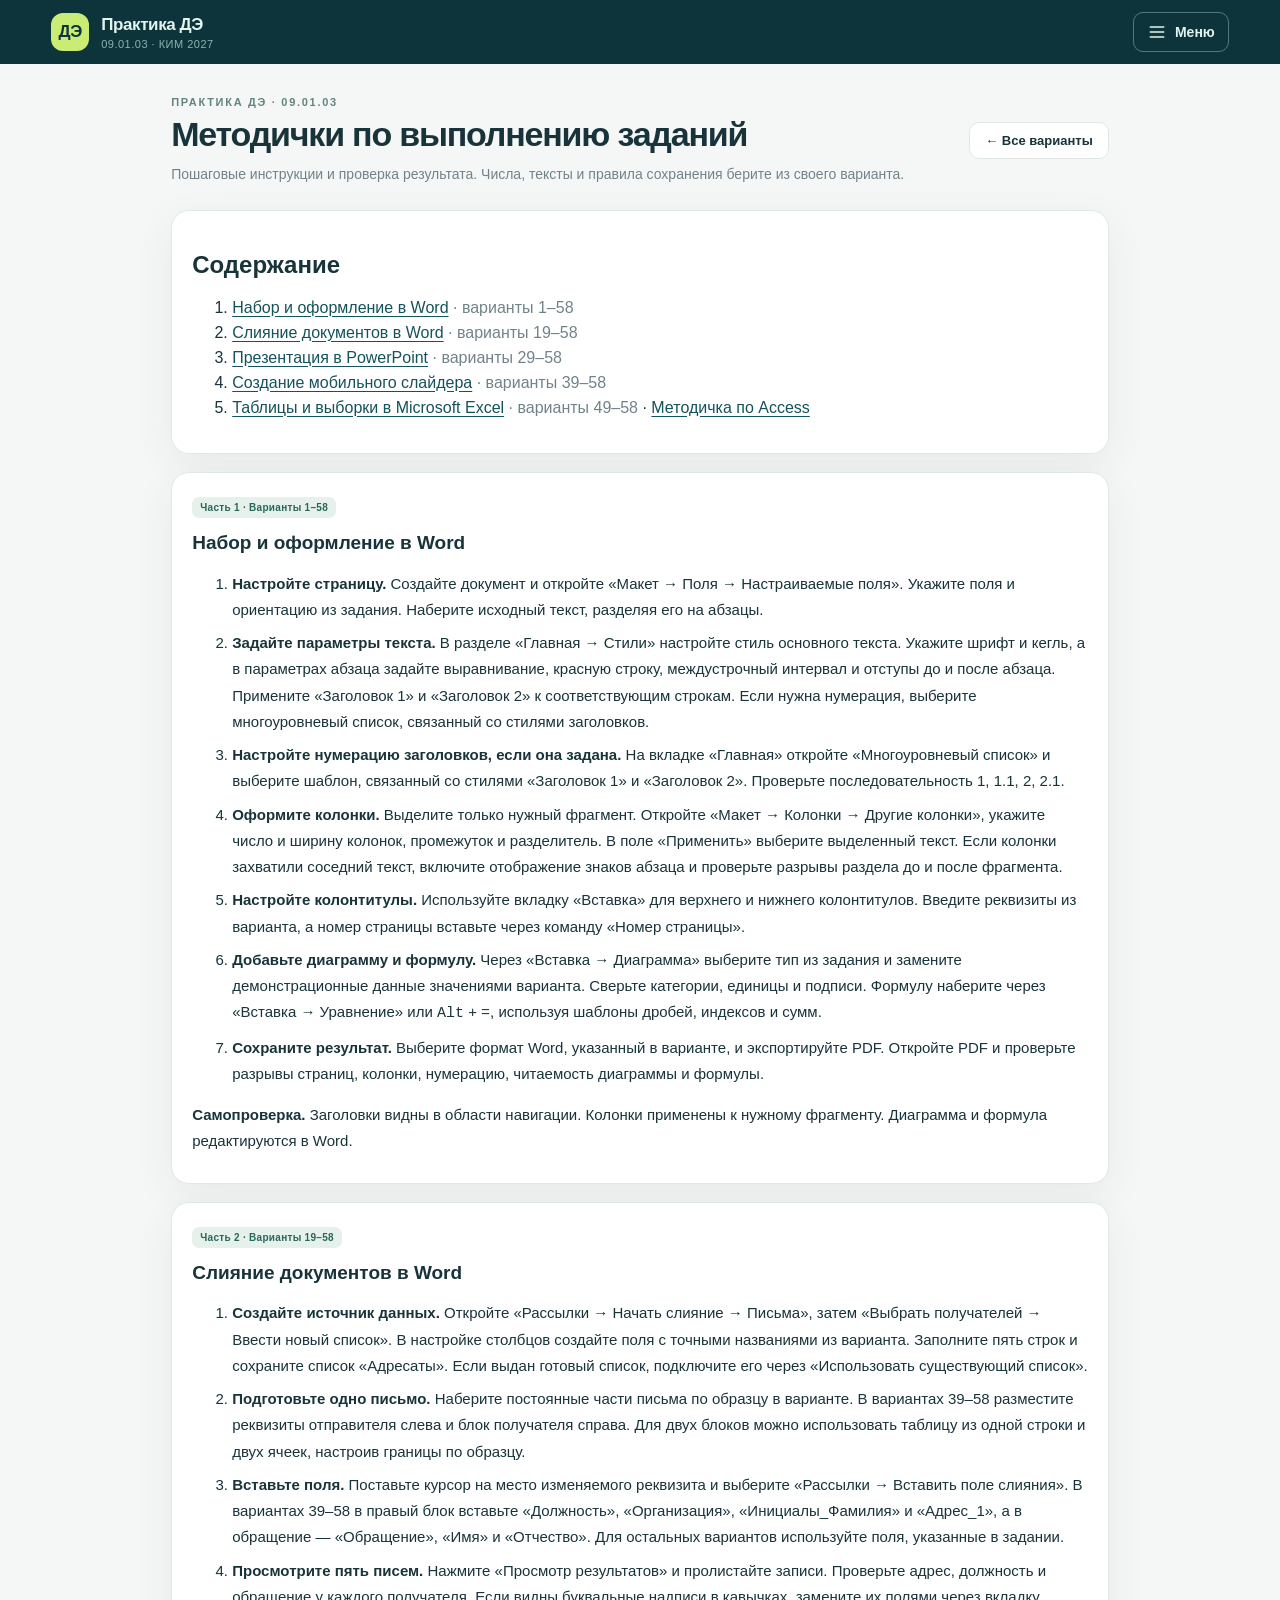
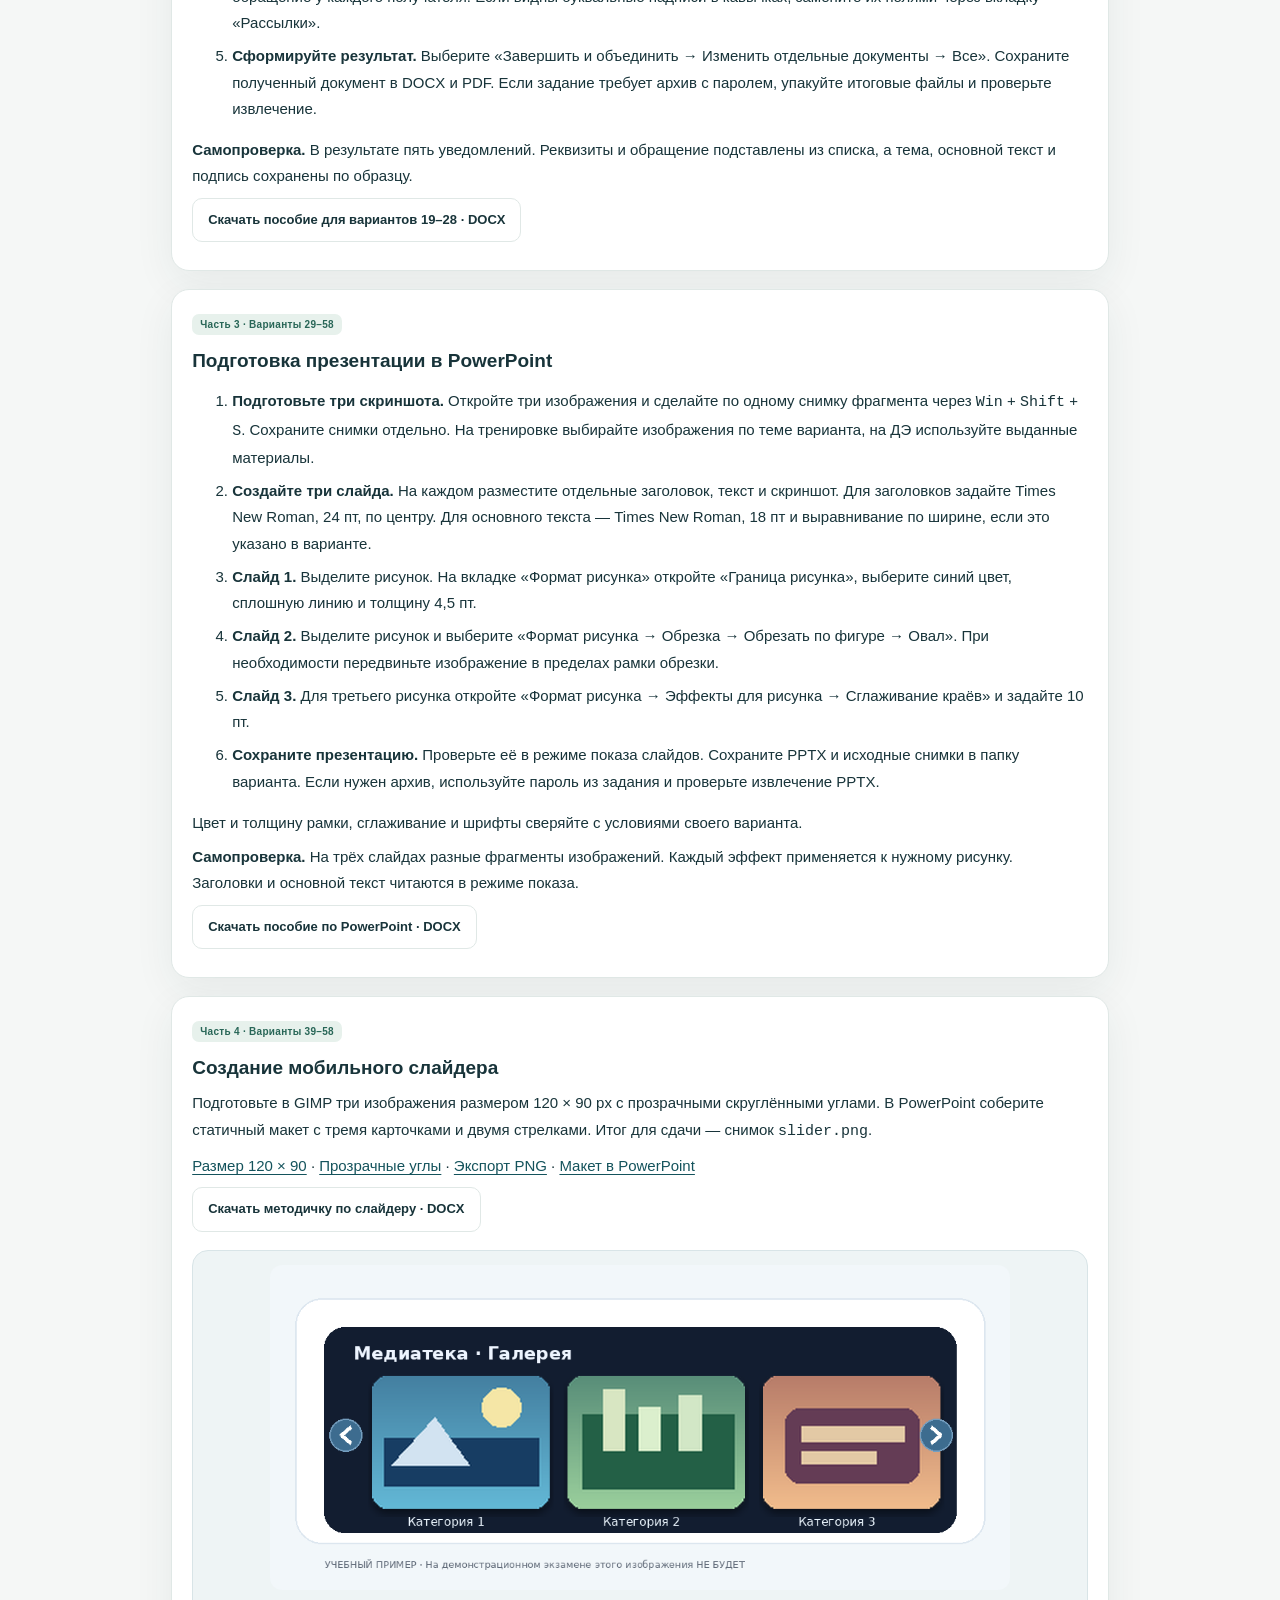
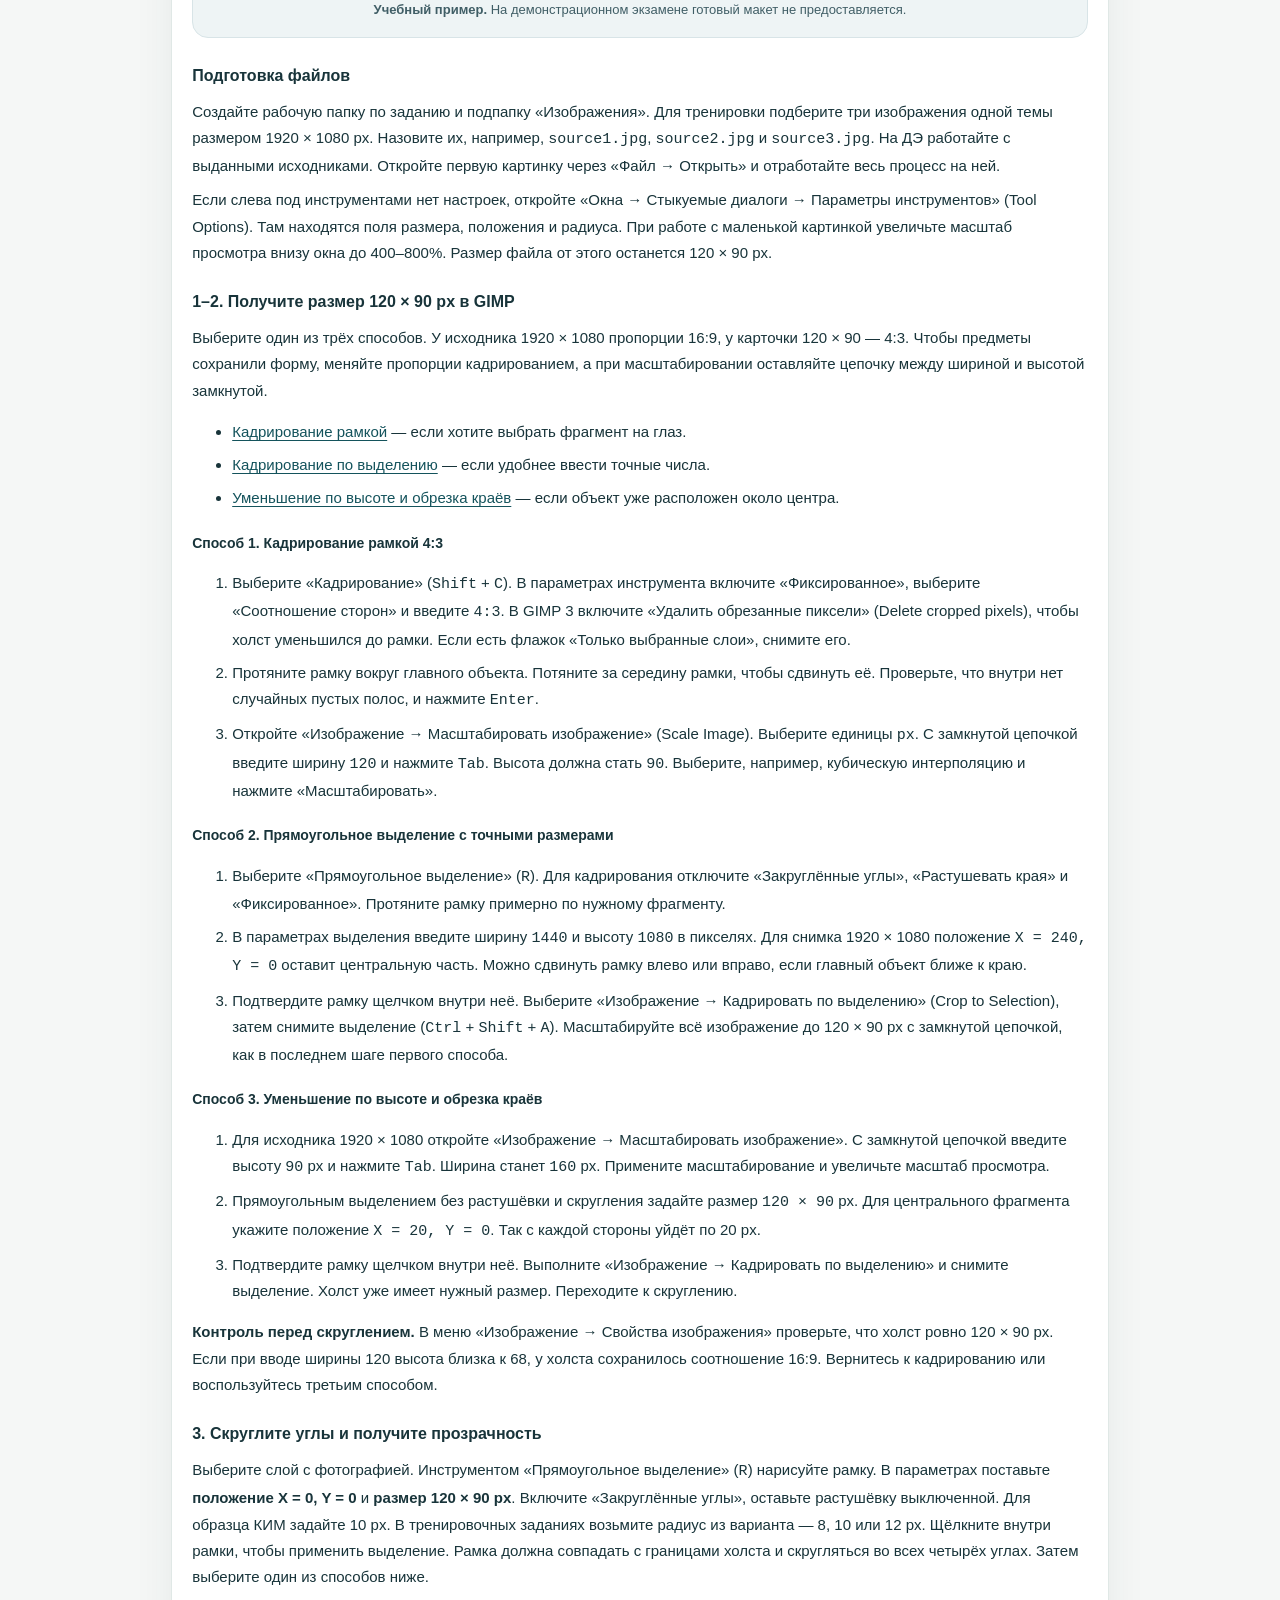
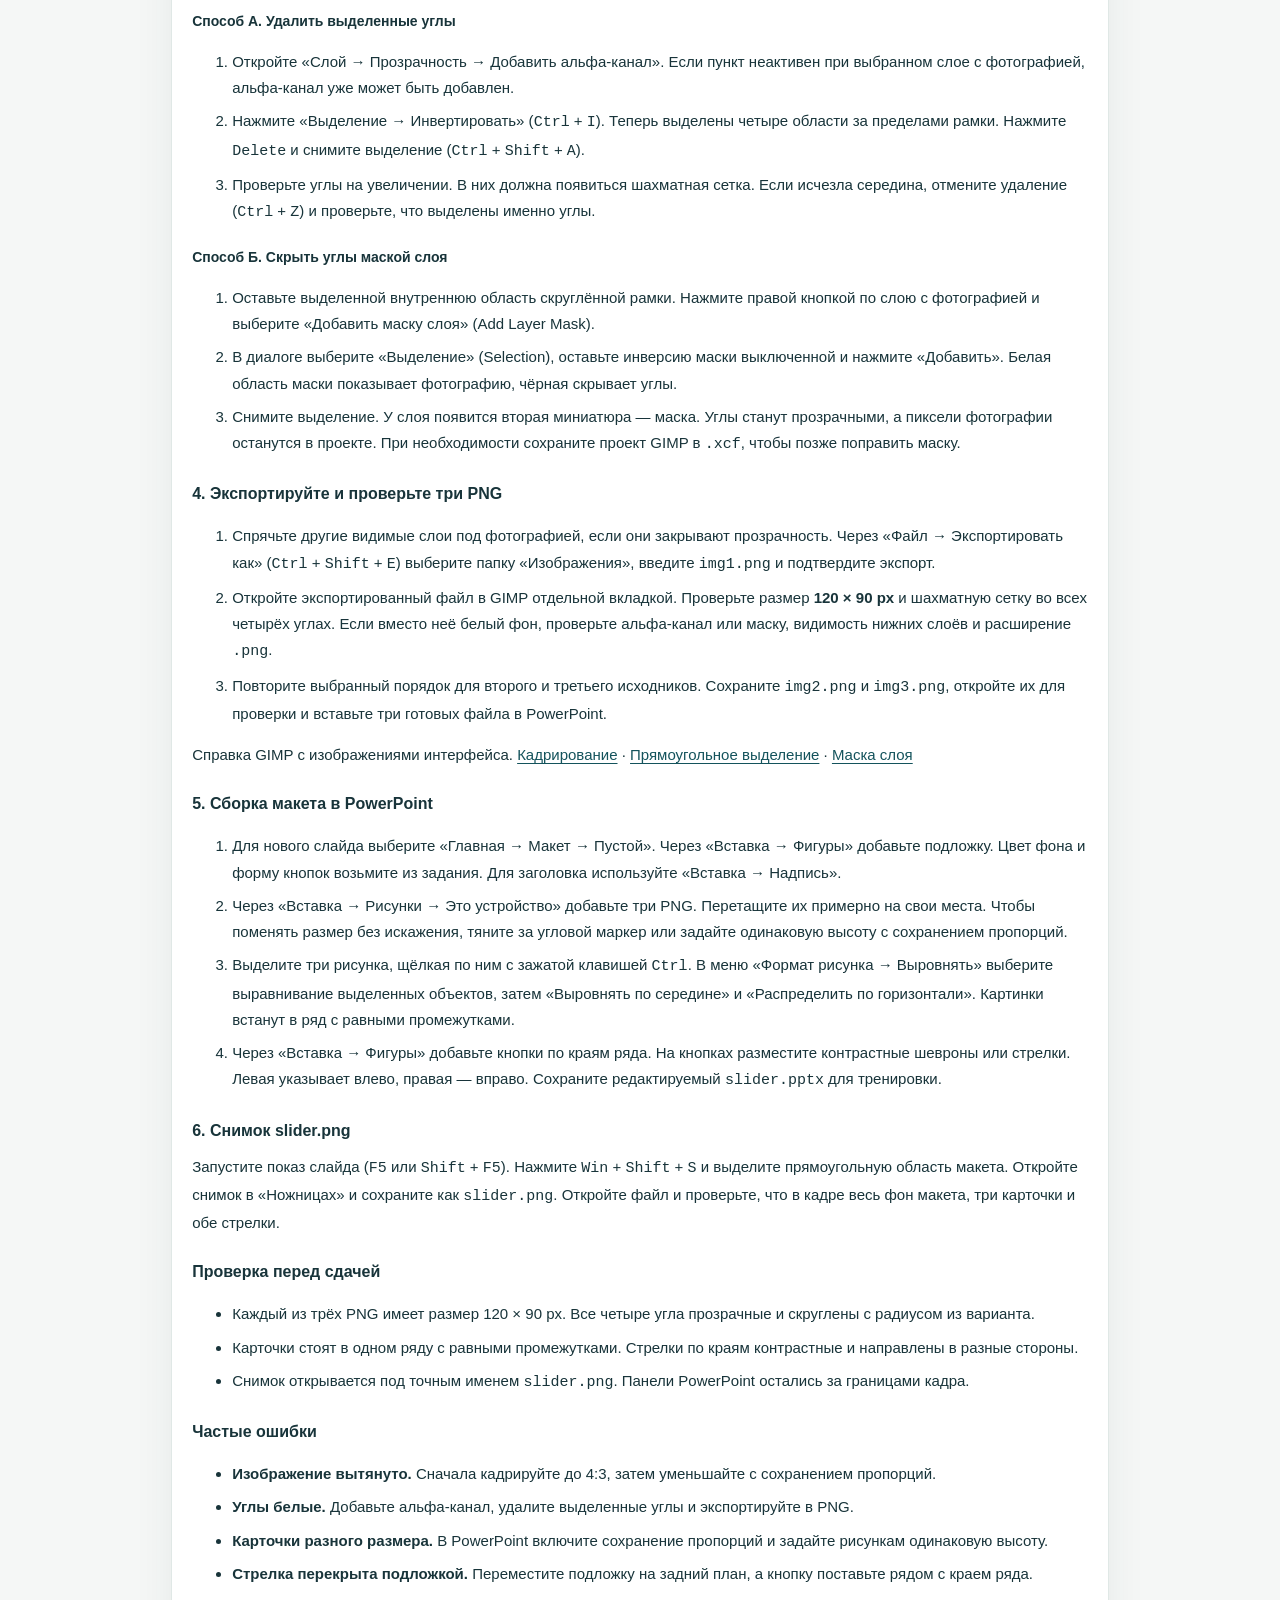
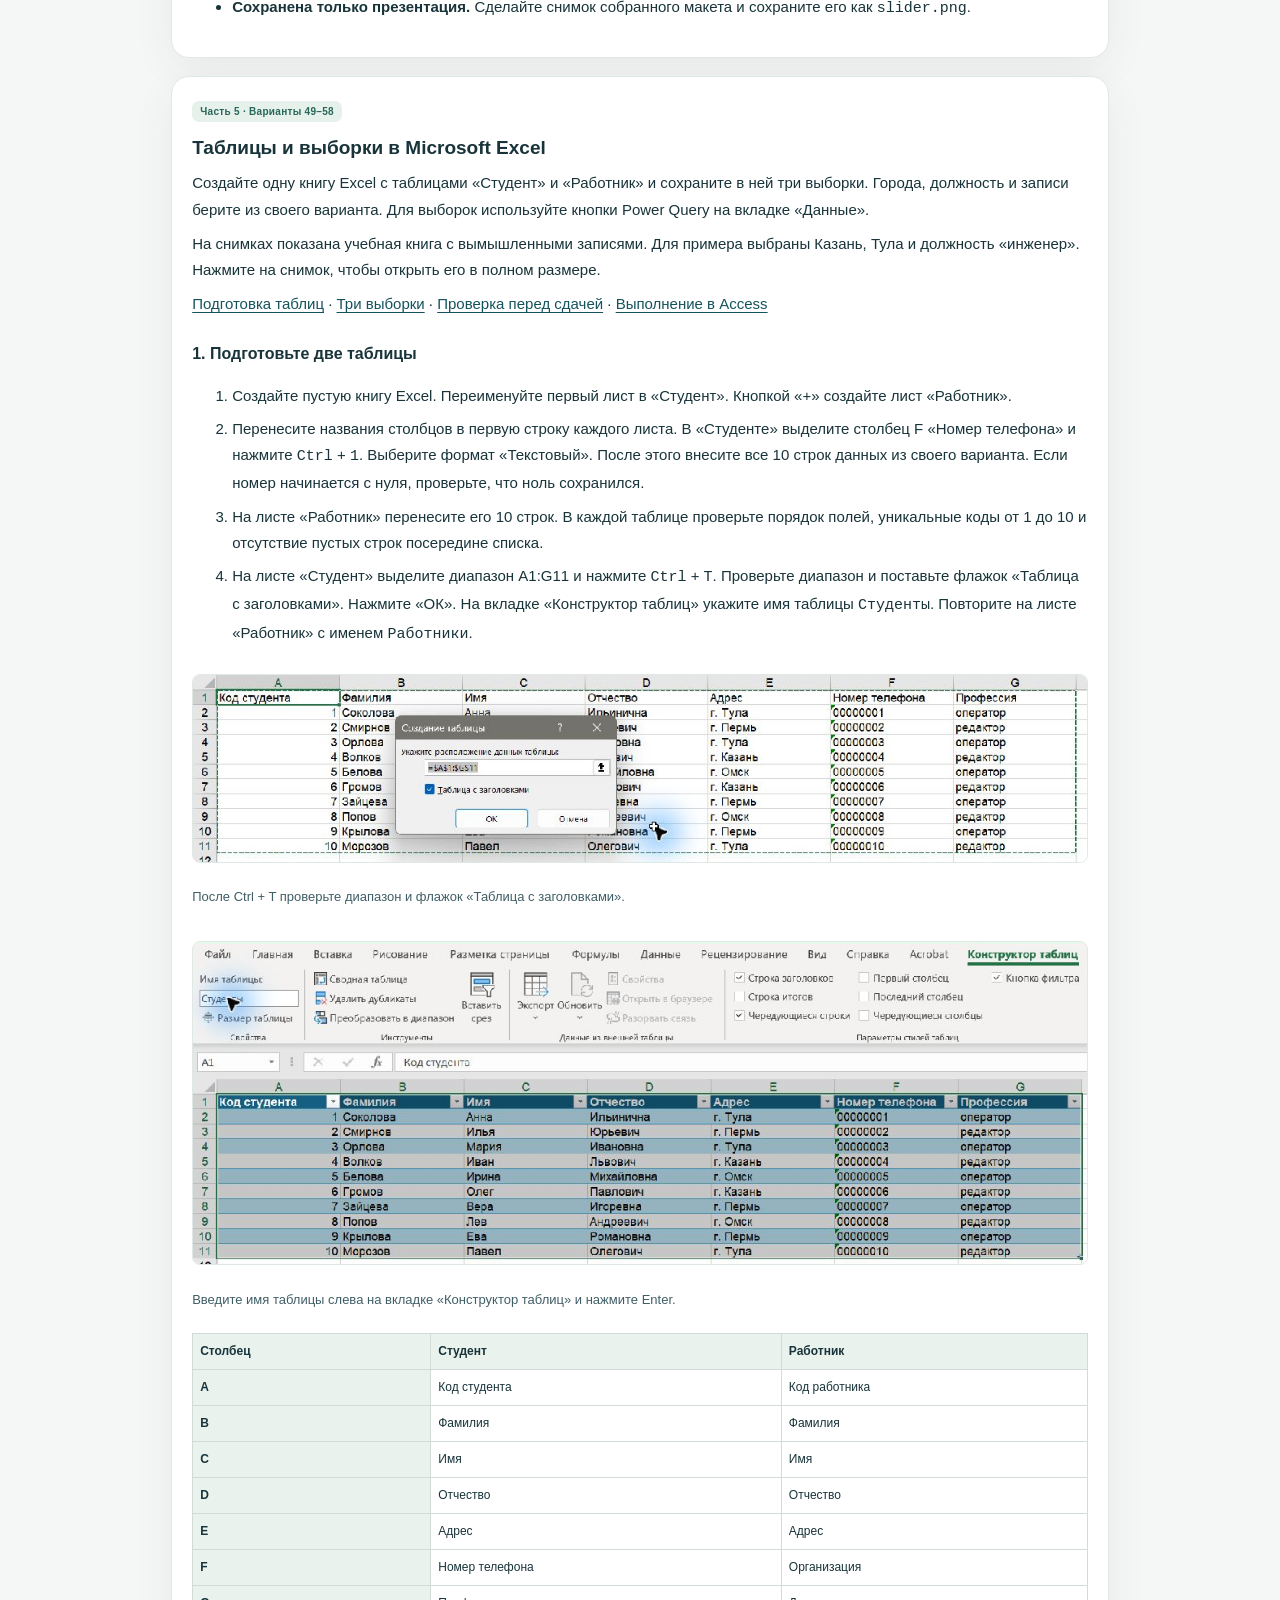
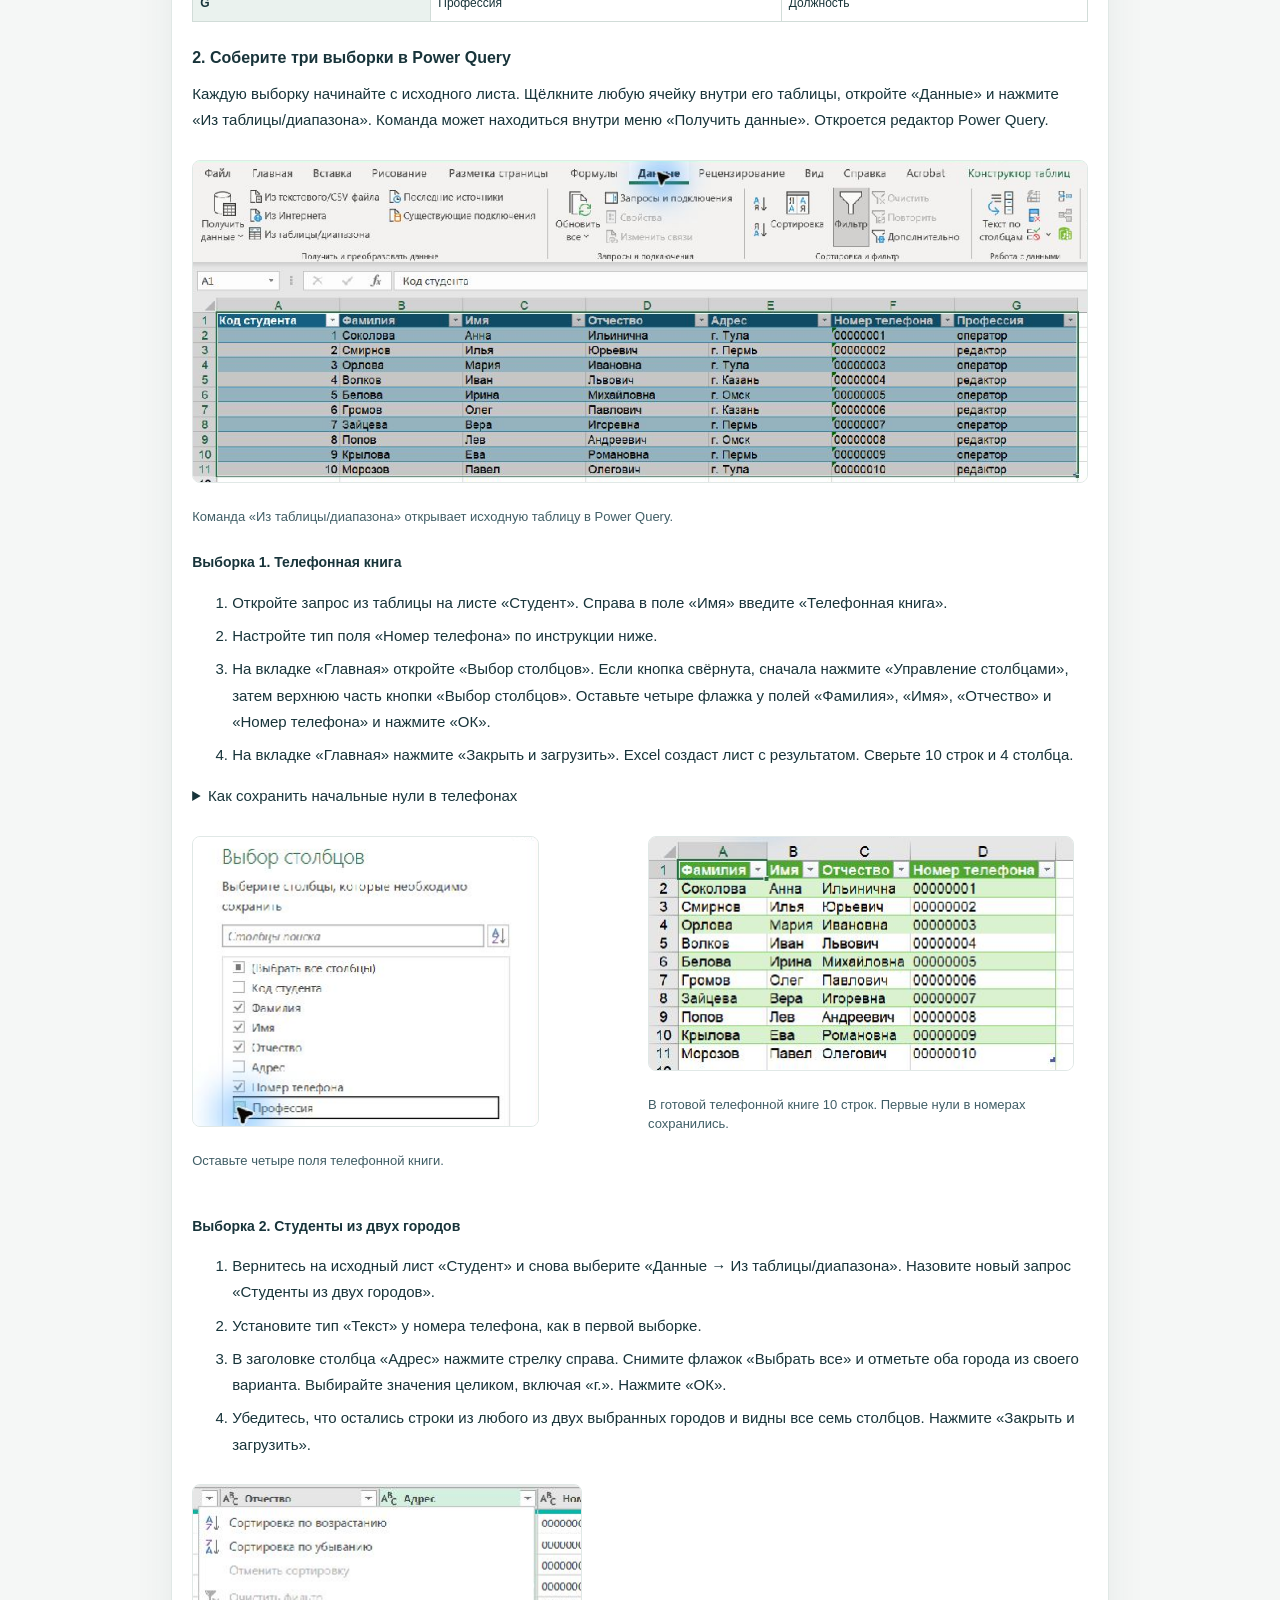
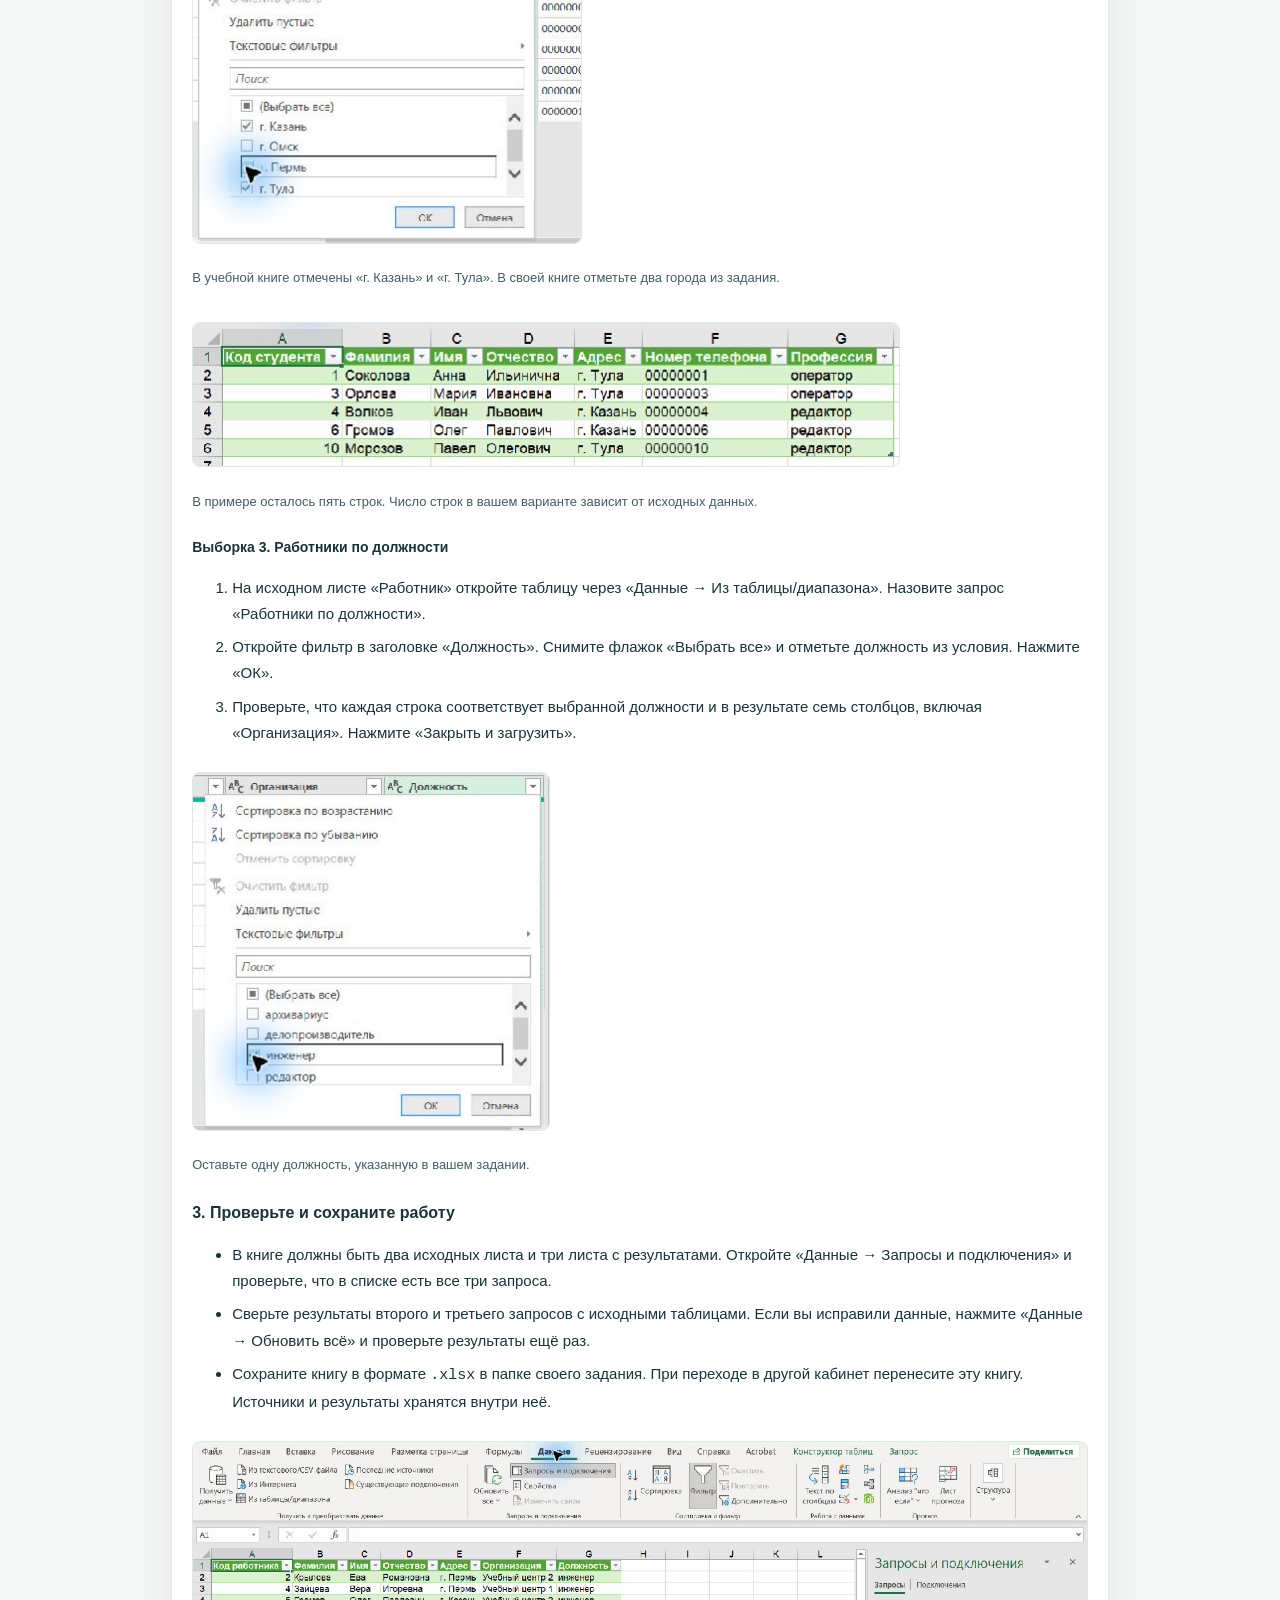
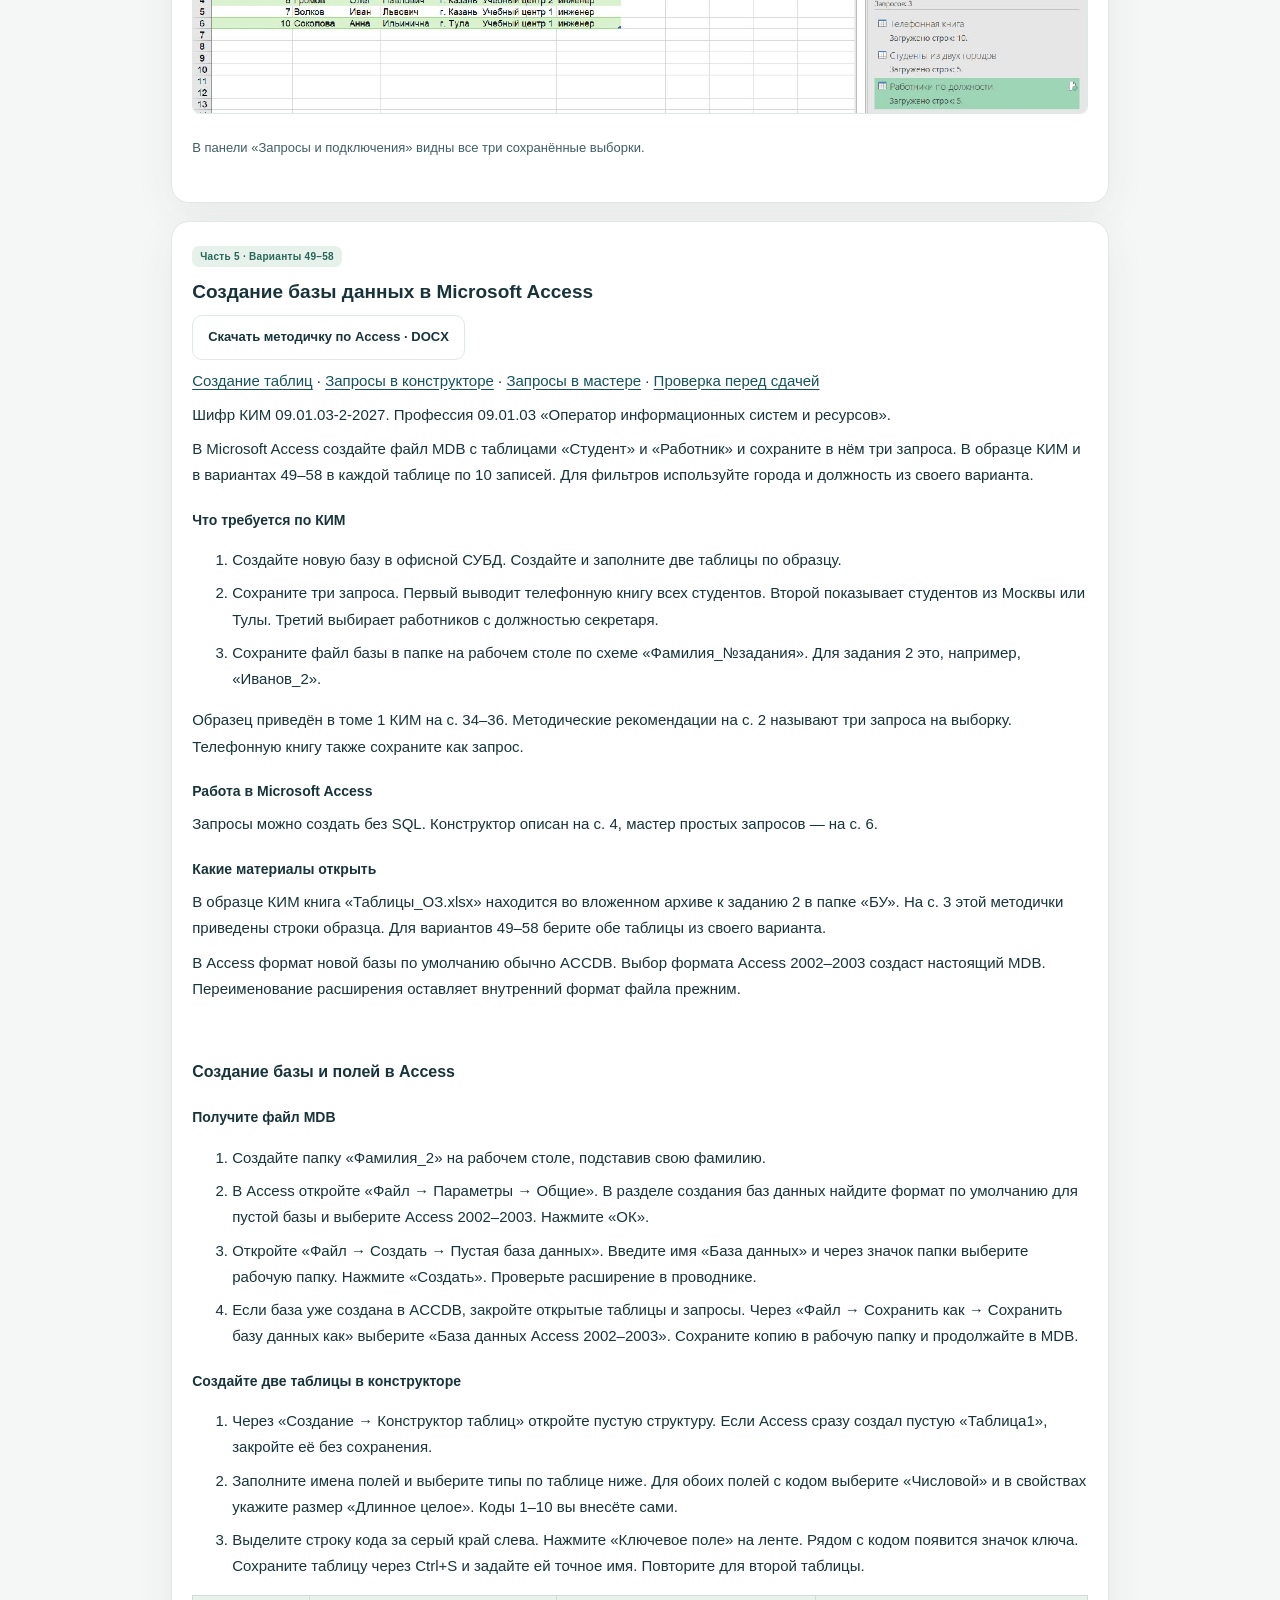
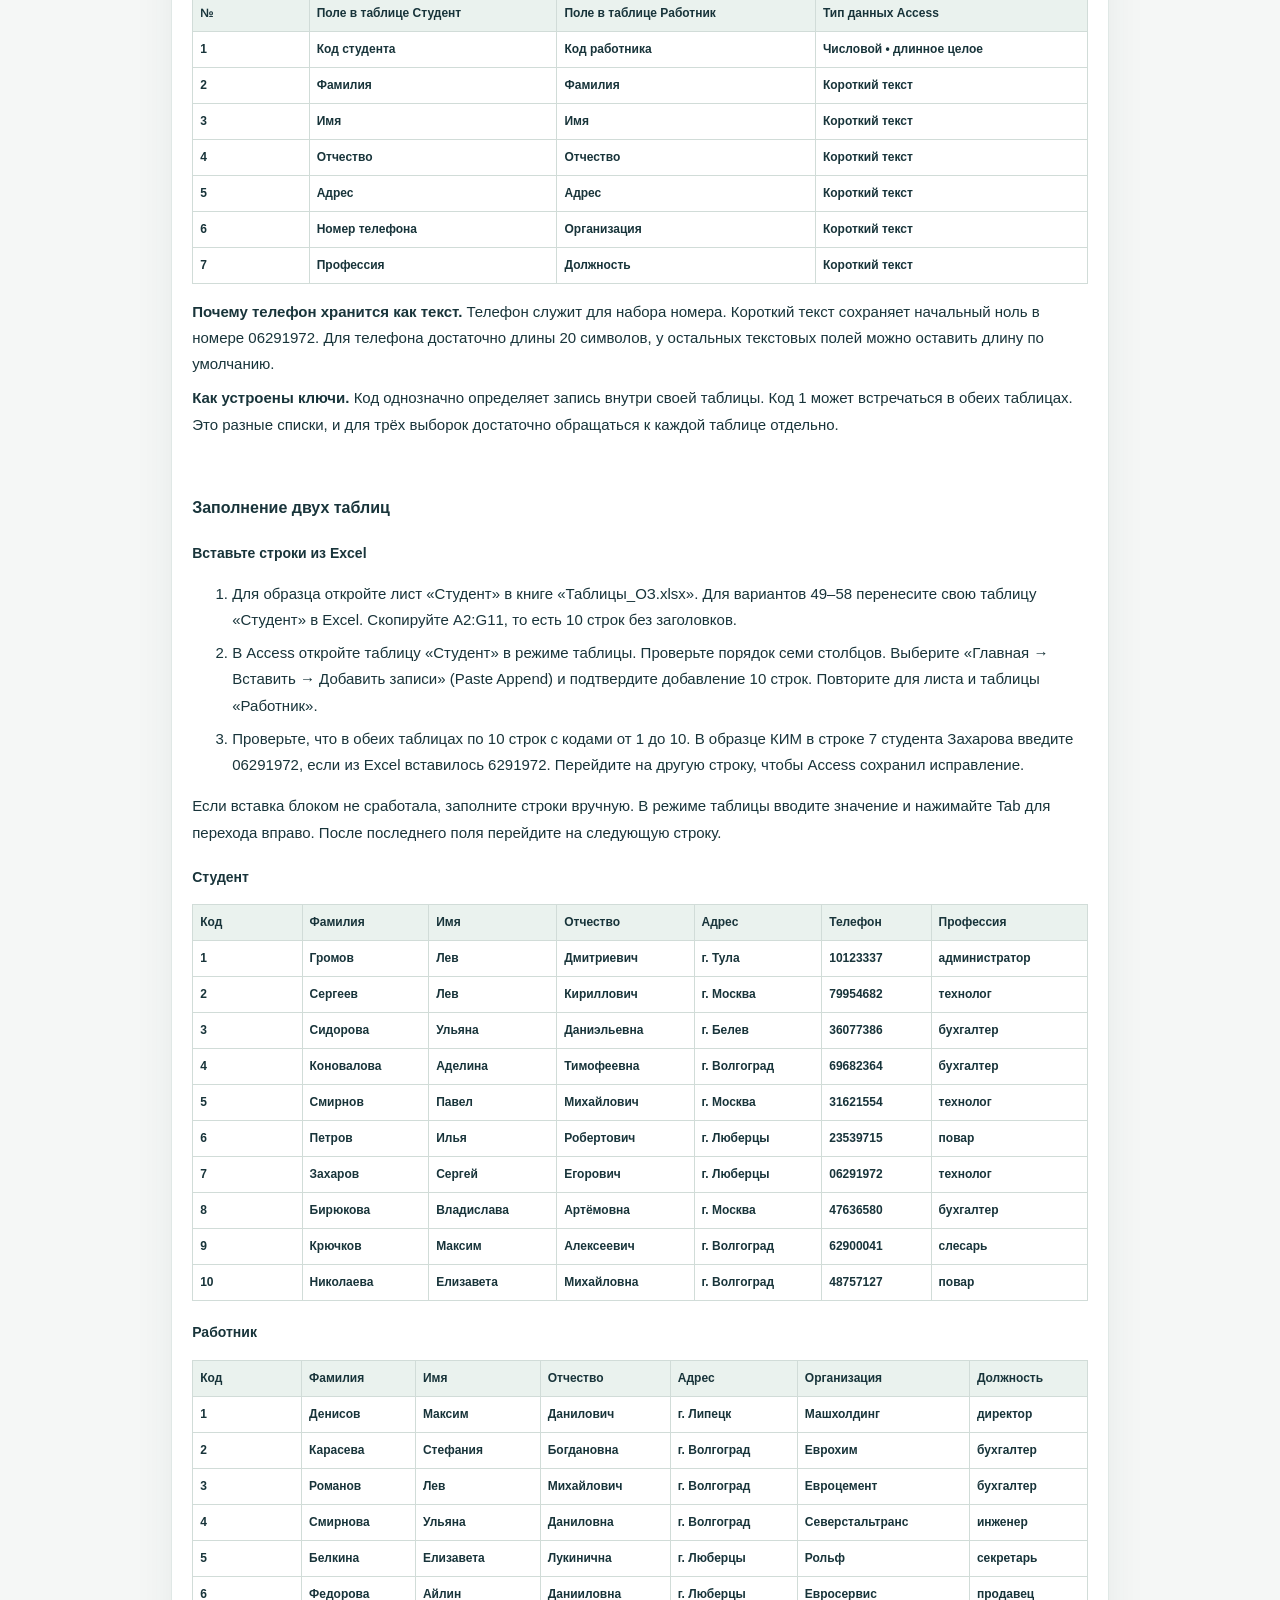
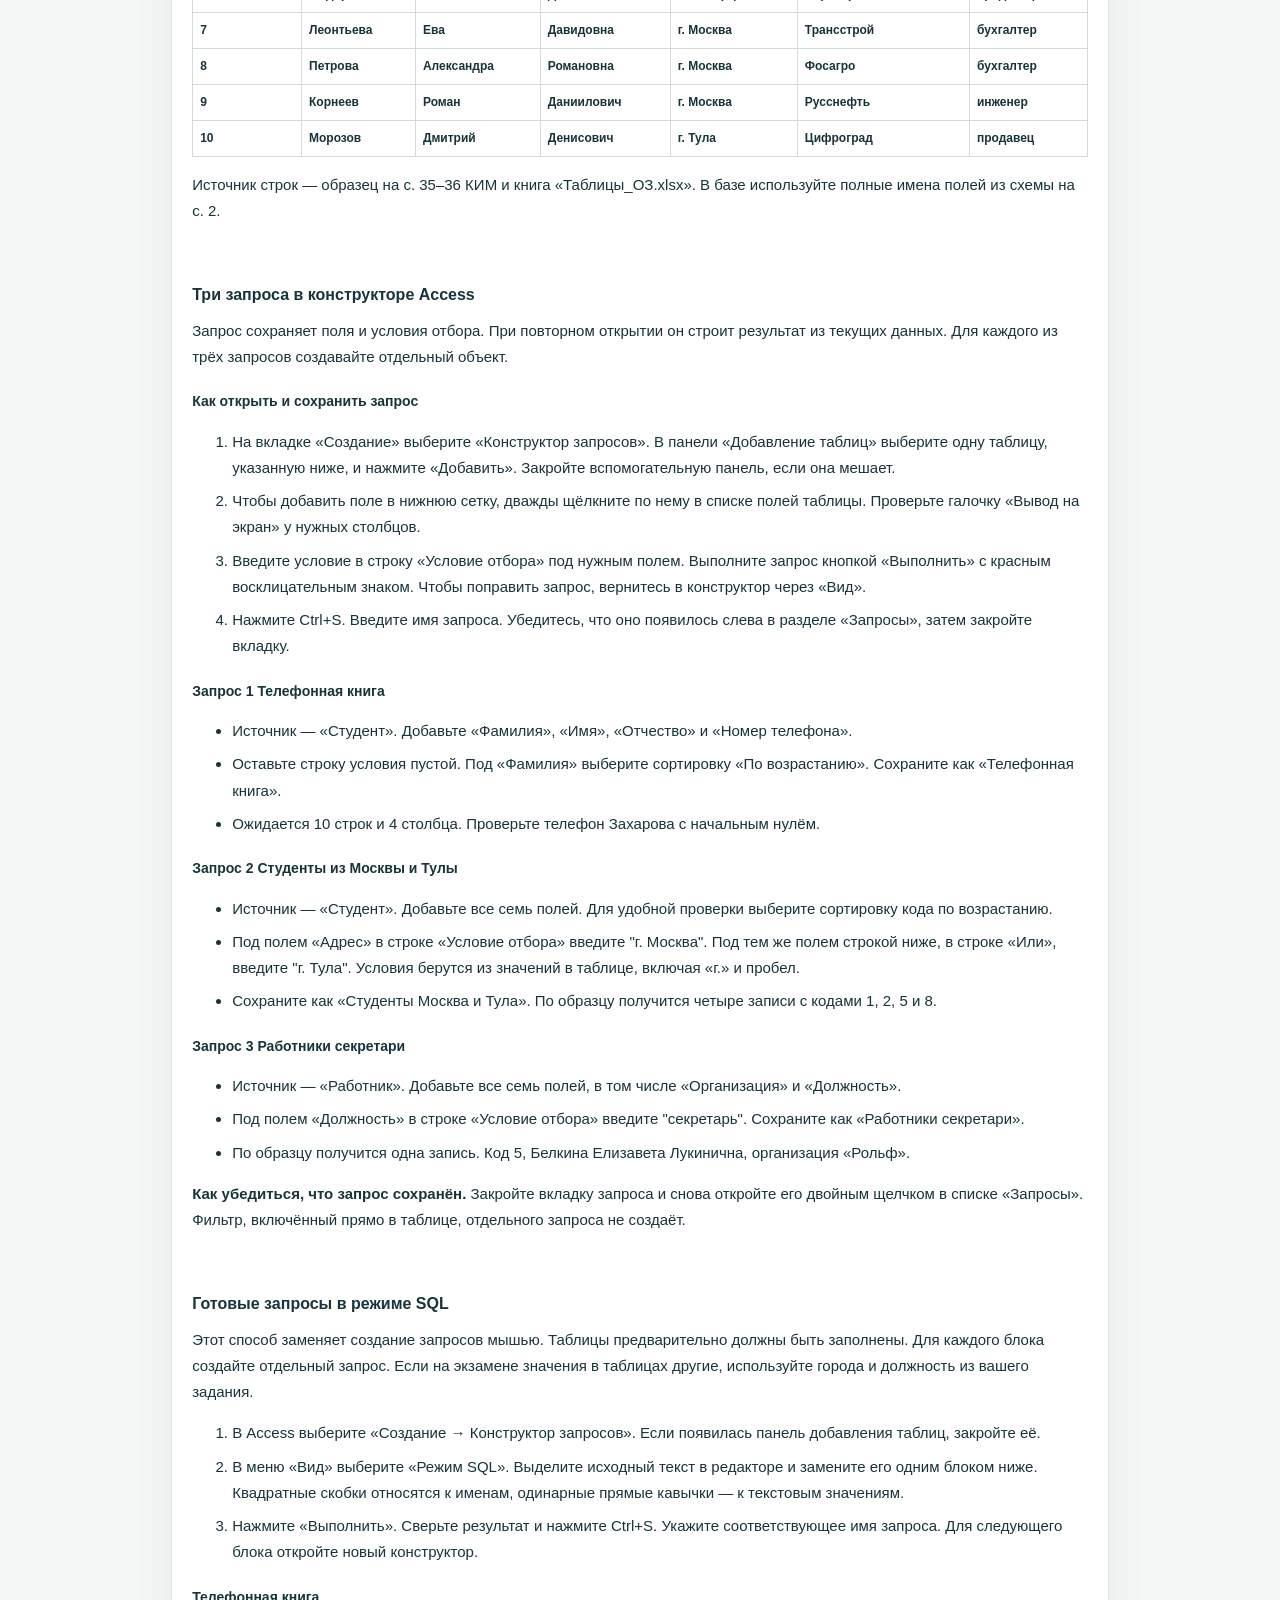
==== commit b5ad3927: "Add illustrated Excel Power Query guide" ====
--- a/methodichki/index.html
+++ b/methodichki/index.html
@@ -4,9 +4,9 @@
   <meta charset="utf-8">
   <meta name="viewport" content="width=device-width, initial-scale=1">
   <meta name="theme-color" content="#0f3e45">
-  <meta name="description" content="Пошаговые методички по Word, слиянию документов, PowerPoint и мобильному слайдеру и базе данных Access для практики ДЭ 09.01.03.">
+  <meta name="description" content="Пошаговые методички по Word, слиянию документов, PowerPoint, мобильному слайдеру и выборкам данных в Excel и Access для практики ДЭ 09.01.03.">
   <title>Методички по выполнению заданий · Практика ДЭ</title>
-  <link rel="stylesheet" href="../styles.css?v=20261124-1">
+  <link rel="stylesheet" href="../styles.css?v=20261124-2">
   <script src="../site-navigation.js?v=20261109-4" defer></script>
 </head>
 <body>
@@ -28,7 +28,7 @@
         <li><a href="#merge">Слияние документов в Word</a> <span class="muted">· варианты 19–58</span></li>
         <li><a href="#powerpoint">Презентация в PowerPoint</a> <span class="muted">· варианты 29–58</span></li>
         <li><a href="#slider">Создание мобильного слайдера</a> <span class="muted">· варианты 39–58</span></li>
-        <li><a href="#database">Создание базы данных в Microsoft Access</a> <span class="muted">· варианты 49–58</span></li>
+        <li><a href="#database">Таблицы и выборки в Microsoft Excel</a> <span class="muted">· варианты 49–58</span> · <a href="#database-access">Методичка по Access</a></li>
       </ol>
     </nav>
 
@@ -176,6 +176,123 @@
     </section>
 
     <section class="card task-content" id="database">
+      <span class="chip">Часть 5 · Варианты 49–58</span>
+      <h2>Таблицы и выборки в Microsoft Excel</h2>
+      <p>Создайте одну книгу Excel с таблицами «Студент» и «Работник» и сохраните в ней три выборки. Города, должность и записи берите из своего варианта. Для выборок используйте кнопки Power Query на вкладке «Данные».</p>
+      <p>На снимках показана учебная книга с вымышленными записями. Для примера выбраны Казань, Тула и должность «инженер». Нажмите на снимок, чтобы открыть его в полном размере.</p>
+      <p><a href="#excel-tables">Подготовка таблиц</a> · <a href="#excel-queries">Три выборки</a> · <a href="#excel-check">Проверка перед сдачей</a> · <a href="#database-access">Выполнение в Access</a></p>
+
+      <h3 id="excel-tables">1. Подготовьте две таблицы</h3>
+      <ol>
+        <li>Создайте пустую книгу Excel. Переименуйте первый лист в «Студент». Кнопкой «+» создайте лист «Работник».</li>
+        <li>Перенесите названия столбцов в первую строку каждого листа. В «Студенте» выделите столбец F «Номер телефона» и нажмите <kbd>Ctrl</kbd> + <kbd>1</kbd>. Выберите формат «Текстовый». После этого внесите все 10 строк данных из своего варианта. Если номер начинается с нуля, проверьте, что ноль сохранился.</li>
+        <li>На листе «Работник» перенесите его 10 строк. В каждой таблице проверьте порядок полей, уникальные коды от 1 до 10 и отсутствие пустых строк посередине списка.</li>
+        <li>На листе «Студент» выделите диапазон A1:G11 и нажмите <kbd>Ctrl</kbd> + <kbd>T</kbd>. Проверьте диапазон и поставьте флажок «Таблица с заголовками». Нажмите «ОК». На вкладке «Конструктор таблиц» укажите имя таблицы <code>Студенты</code>. Повторите на листе «Работник» с именем <code>Работники</code>.</li>
+      </ol>
+      <figure class="guide-screenshot">
+        <a href="../assets/guide-excel/create-table.webp"><img src="../assets/guide-excel/create-table.webp" width="1107" height="232" loading="lazy" alt="Диалог «Создание таблицы» с диапазоном A1:G11 и включённым флажком заголовков"></a>
+        <figcaption>После Ctrl + T проверьте диапазон и флажок «Таблица с заголовками».</figcaption>
+      </figure>
+      <figure class="guide-screenshot">
+        <a href="../assets/guide-excel/table-name.webp"><img src="../assets/guide-excel/table-name.webp" width="1100" height="397" loading="lazy" alt="В левом углу вкладки «Конструктор таблиц» указано имя «Студенты»"></a>
+        <figcaption>Введите имя таблицы слева на вкладке «Конструктор таблиц» и нажмите Enter.</figcaption>
+      </figure>
+      <div class="task-table-wrap">
+        <table class="task-table">
+          <thead><tr><th scope="col">Столбец</th><th scope="col">Студент</th><th scope="col">Работник</th></tr></thead>
+          <tbody>
+            <tr><th scope="row">A</th><td>Код студента</td><td>Код работника</td></tr>
+            <tr><th scope="row">B</th><td>Фамилия</td><td>Фамилия</td></tr>
+            <tr><th scope="row">C</th><td>Имя</td><td>Имя</td></tr>
+            <tr><th scope="row">D</th><td>Отчество</td><td>Отчество</td></tr>
+            <tr><th scope="row">E</th><td>Адрес</td><td>Адрес</td></tr>
+            <tr><th scope="row">F</th><td>Номер телефона</td><td>Организация</td></tr>
+            <tr><th scope="row">G</th><td>Профессия</td><td>Должность</td></tr>
+          </tbody>
+        </table>
+      </div>
+
+      <h3 id="excel-queries">2. Соберите три выборки в Power Query</h3>
+      <p>Каждую выборку начинайте с исходного листа. Щёлкните любую ячейку внутри его таблицы, откройте «Данные» и нажмите «Из таблицы/диапазона». Команда может находиться внутри меню «Получить данные». Откроется редактор Power Query.</p>
+      <figure class="guide-screenshot">
+        <a href="../assets/guide-excel/from-table.webp"><img src="../assets/guide-excel/from-table.webp" width="1105" height="397" loading="lazy" alt="Команда «Из таблицы/диапазона» слева на вкладке «Данные»"></a>
+        <figcaption>Команда «Из таблицы/диапазона» открывает исходную таблицу в Power Query.</figcaption>
+      </figure>
+      <h4>Выборка 1. Телефонная книга</h4>
+      <ol>
+        <li>Откройте запрос из таблицы на листе «Студент». Справа в поле «Имя» введите «Телефонная книга».</li>
+        <li>Настройте тип поля «Номер телефона» по инструкции ниже.</li>
+        <li>На вкладке «Главная» откройте «Выбор столбцов». Если кнопка свёрнута, сначала нажмите «Управление столбцами», затем верхнюю часть кнопки «Выбор столбцов». Оставьте четыре флажка у полей «Фамилия», «Имя», «Отчество» и «Номер телефона» и нажмите «ОК».</li>
+        <li>На вкладке «Главная» нажмите «Закрыть и загрузить». Excel создаст лист с результатом. Сверьте 10 строк и 4 столбца.</li>
+      </ol>
+      <details>
+        <summary>Как сохранить начальные нули в телефонах</summary>
+        <ol>
+          <li>В предварительном просмотре Power Query щёлкните по названию столбца «Номер телефона». Если столбец скрыт справа, прокрутите таблицу нижней полосой в редакторе.</li>
+          <li>На вкладке «Главная» откройте «Тип данных» и выберите «Текст».</li>
+          <li>Если появится вопрос, выберите «Заменить текущее». Excel обновит шаг автоматического преобразования. Проверьте, что номер снова начинается с нуля.</li>
+          <li>Если ноль всё ещё отсутствует, проверьте исходную ячейку на листе Excel и при необходимости заново введите номер в ячейку текстового формата. Если исходная ячейка уже содержит ноль, проверьте шаги запроса справа. Шаг, который раньше преобразовал телефон в число, нужно исправить до фильтрации или выбора столбцов.</li>
+        </ol>
+        <div class="guide-screenshot-pair">
+          <figure class="guide-screenshot">
+            <a href="../assets/guide-excel/type-menu.webp"><img src="../assets/guide-excel/type-menu.webp" width="238" height="314" loading="lazy" alt="Команда «Текст» в списке типов данных на вкладке «Главная»"></a>
+            <figcaption>Выберите тип «Текст» на ленте.</figcaption>
+          </figure>
+          <figure class="guide-screenshot">
+            <a href="../assets/guide-excel/replace-type.webp"><img src="../assets/guide-excel/replace-type.webp" width="460" height="202" loading="lazy" alt="Диалог изменения типа столбца с кнопкой «Заменить текущее»"></a>
+            <figcaption>Нажмите «Заменить текущее», чтобы исправить автоматический шаг.</figcaption>
+          </figure>
+        </div>
+      </details>
+      <div class="guide-screenshot-pair">
+        <figure class="guide-screenshot">
+          <a href="../assets/guide-excel/choose-columns.webp"><img src="../assets/guide-excel/choose-columns.webp" width="347" height="291" loading="lazy" alt="В окне «Выбор столбцов» отмечены фамилия, имя, отчество и номер телефона"></a>
+          <figcaption>Оставьте четыре поля телефонной книги.</figcaption>
+        </figure>
+        <figure class="guide-screenshot">
+          <a href="../assets/guide-excel/phone-loaded.webp"><img src="../assets/guide-excel/phone-loaded.webp" width="426" height="234" loading="lazy" alt="Загруженный лист с десятью строками телефонной книги и номерами с начальными нулями"></a>
+          <figcaption>В готовой телефонной книге 10 строк. Первые нули в номерах сохранились.</figcaption>
+        </figure>
+      </div>
+      <h4>Выборка 2. Студенты из двух городов</h4>
+      <ol>
+        <li>Вернитесь на исходный лист «Студент» и снова выберите «Данные → Из таблицы/диапазона». Назовите новый запрос «Студенты из двух городов».</li>
+        <li>Установите тип «Текст» у номера телефона, как в первой выборке.</li>
+        <li>В заголовке столбца «Адрес» нажмите стрелку справа. Снимите флажок «Выбрать все» и отметьте оба города из своего варианта. Выбирайте значения целиком, включая «г.». Нажмите «ОК».</li>
+        <li>Убедитесь, что остались строки из любого из двух выбранных городов и видны все семь столбцов. Нажмите «Закрыть и загрузить».</li>
+      </ol>
+      <figure class="guide-screenshot">
+        <a href="../assets/guide-excel/cities-filter.webp"><img src="../assets/guide-excel/cities-filter.webp" width="390" height="360" loading="lazy" alt="В фильтре столбца «Адрес» отмечены Казань и Тула"></a>
+        <figcaption>В учебной книге отмечены «г. Казань» и «г. Тула». В своей книге отметьте два города из задания.</figcaption>
+      </figure>
+      <figure class="guide-screenshot">
+        <a href="../assets/guide-excel/cities-loaded.webp"><img src="../assets/guide-excel/cities-loaded.webp" width="708" height="144" loading="lazy" alt="Лист с пятью учебными записями студентов из Казани и Тулы и семью столбцами"></a>
+        <figcaption>В примере осталось пять строк. Число строк в вашем варианте зависит от исходных данных.</figcaption>
+      </figure>
+      <h4>Выборка 3. Работники по должности</h4>
+      <ol>
+        <li>На исходном листе «Работник» откройте таблицу через «Данные → Из таблицы/диапазона». Назовите запрос «Работники по должности».</li>
+        <li>Откройте фильтр в заголовке «Должность». Снимите флажок «Выбрать все» и отметьте должность из условия. Нажмите «ОК».</li>
+        <li>Проверьте, что каждая строка соответствует выбранной должности и в результате семь столбцов, включая «Организация». Нажмите «Закрыть и загрузить».</li>
+      </ol>
+      <figure class="guide-screenshot">
+        <a href="../assets/guide-excel/position-filter.webp"><img src="../assets/guide-excel/position-filter.webp" width="358" height="359" loading="lazy" alt="В фильтре столбца «Должность» отмечен только «инженер»"></a>
+        <figcaption>Оставьте одну должность, указанную в вашем задании.</figcaption>
+      </figure>
+
+      <h3 id="excel-check">3. Проверьте и сохраните работу</h3>
+      <ul>
+        <li>В книге должны быть два исходных листа и три листа с результатами. Откройте «Данные → Запросы и подключения» и проверьте, что в списке есть все три запроса.</li>
+        <li>Сверьте результаты второго и третьего запросов с исходными таблицами. Если вы исправили данные, нажмите «Данные → Обновить всё» и проверьте результаты ещё раз.</li>
+        <li>Сохраните книгу в формате <code>.xlsx</code> в папке своего задания. При переходе в другой кабинет перенесите эту книгу. Источники и результаты хранятся внутри неё.</li>
+      </ul>
+      <figure class="guide-screenshot">
+        <a href="../assets/guide-excel/all-queries.webp"><img src="../assets/guide-excel/all-queries.webp" width="1426" height="432" loading="lazy" alt="В Excel слева результат отбора работников, справа список трёх загруженных запросов"></a>
+        <figcaption>В панели «Запросы и подключения» видны все три сохранённые выборки.</figcaption>
+      </figure>
+    </section>
+
+    <section class="card task-content" id="database-access">
       <span class="chip">Часть 5 · Варианты 49–58</span>
       <h2>Создание базы данных в Microsoft Access</h2>
       <p><a class="btn" href="access-database.docx" download>Скачать методичку по Access · DOCX</a></p>
--- a/styles.css
+++ b/styles.css
@@ -31,6 +31,13 @@
 .guides .task-content{font-size:15px}
 .guides .btn{white-space:normal;text-align:center;text-decoration:none}
 .guides .task-content a:not(.btn){color:var(--teal);text-decoration:underline;text-underline-offset:3px}
+.guide-screenshot{margin:16px 0 24px}
+.guide-screenshot a{display:inline-block;max-width:100%}
+.guide-screenshot img{display:block;max-width:100%;height:auto;border:1px solid var(--line);border-radius:8px}
+.guide-screenshot figcaption{margin-top:6px;color:#405e66;font-size:13px;line-height:1.5}
+.guide-screenshot-pair{display:grid;grid-template-columns:repeat(2,minmax(0,1fr));gap:16px}
+@media(max-width:620px){.guide-screenshot-pair{grid-template-columns:1fr;gap:0}}
+@media print{.guide-screenshot{break-inside:avoid}}
 .panel-grid > article{min-width:0}
 .variant-guides ol{padding-left:22px}
 .task-sql{overflow-x:auto;padding:10px 12px;background:#f3f8f5;border:1px solid var(--line);border-radius:8px}
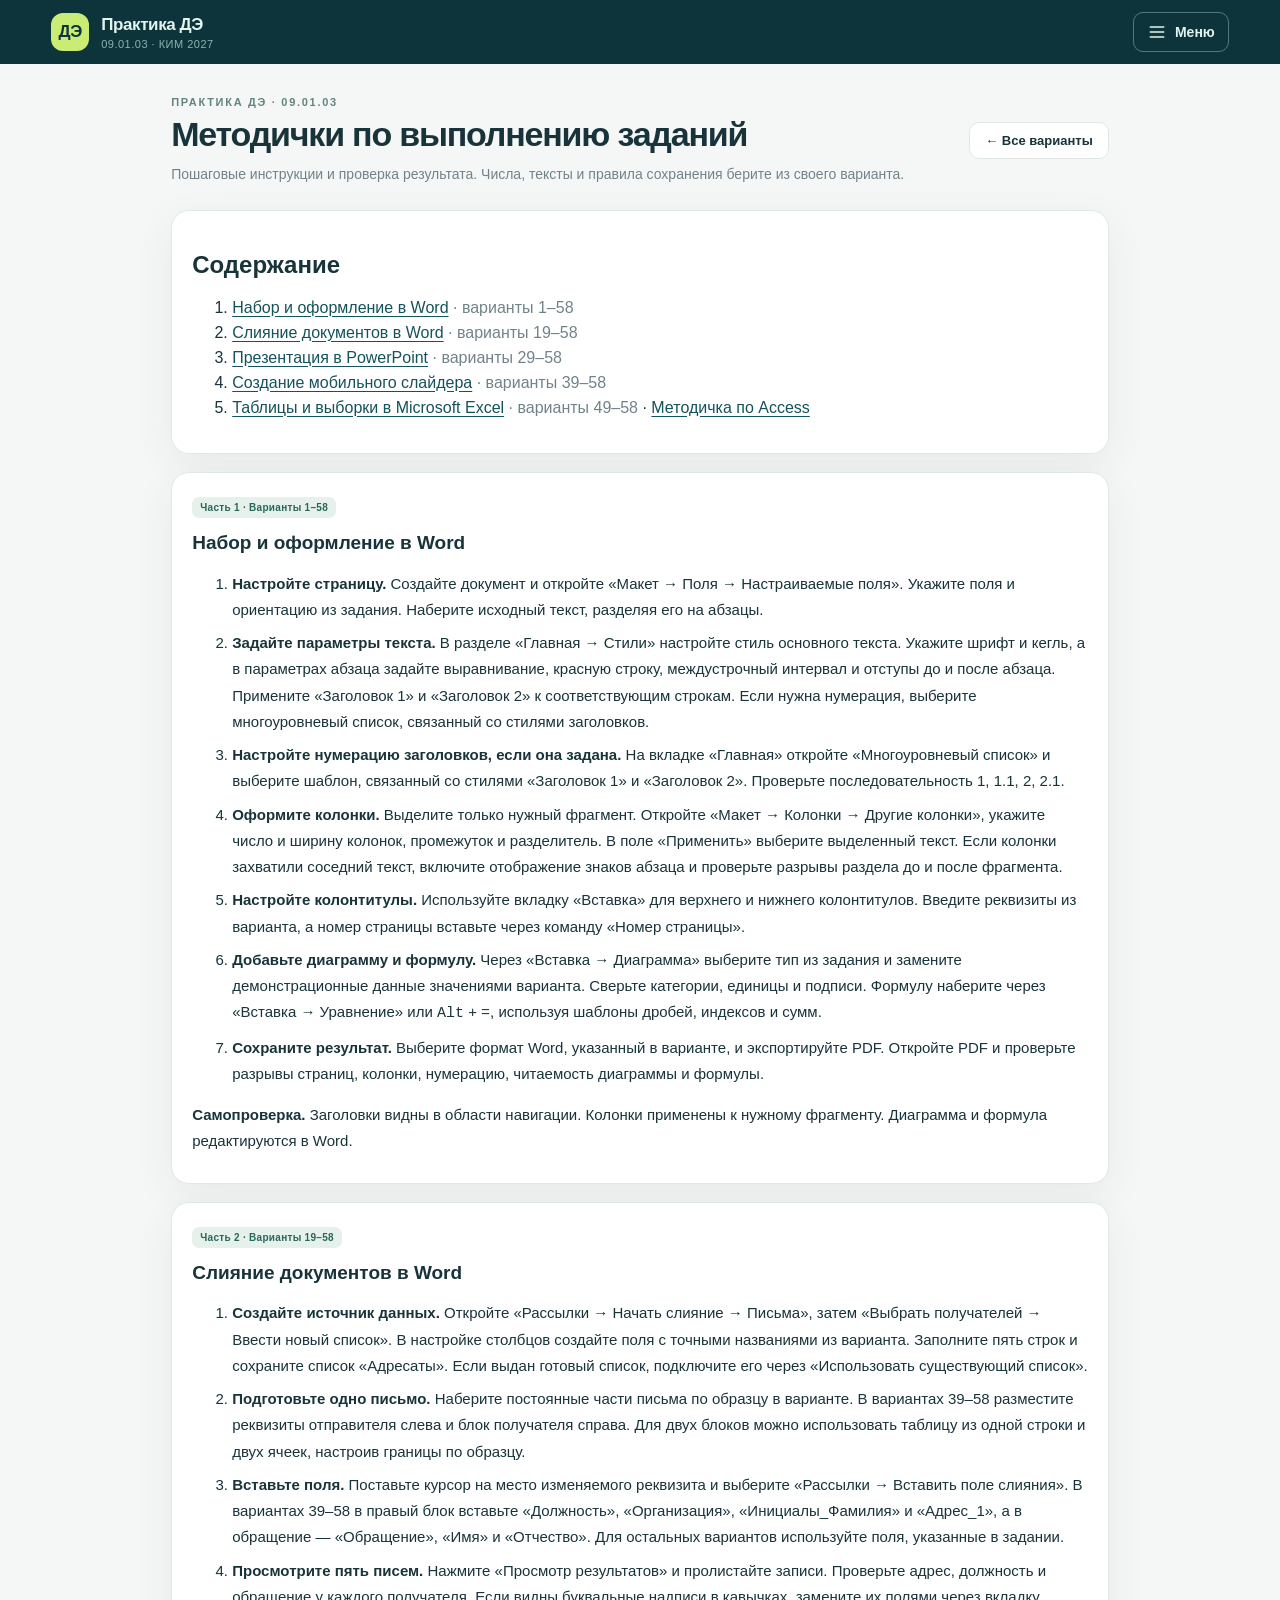
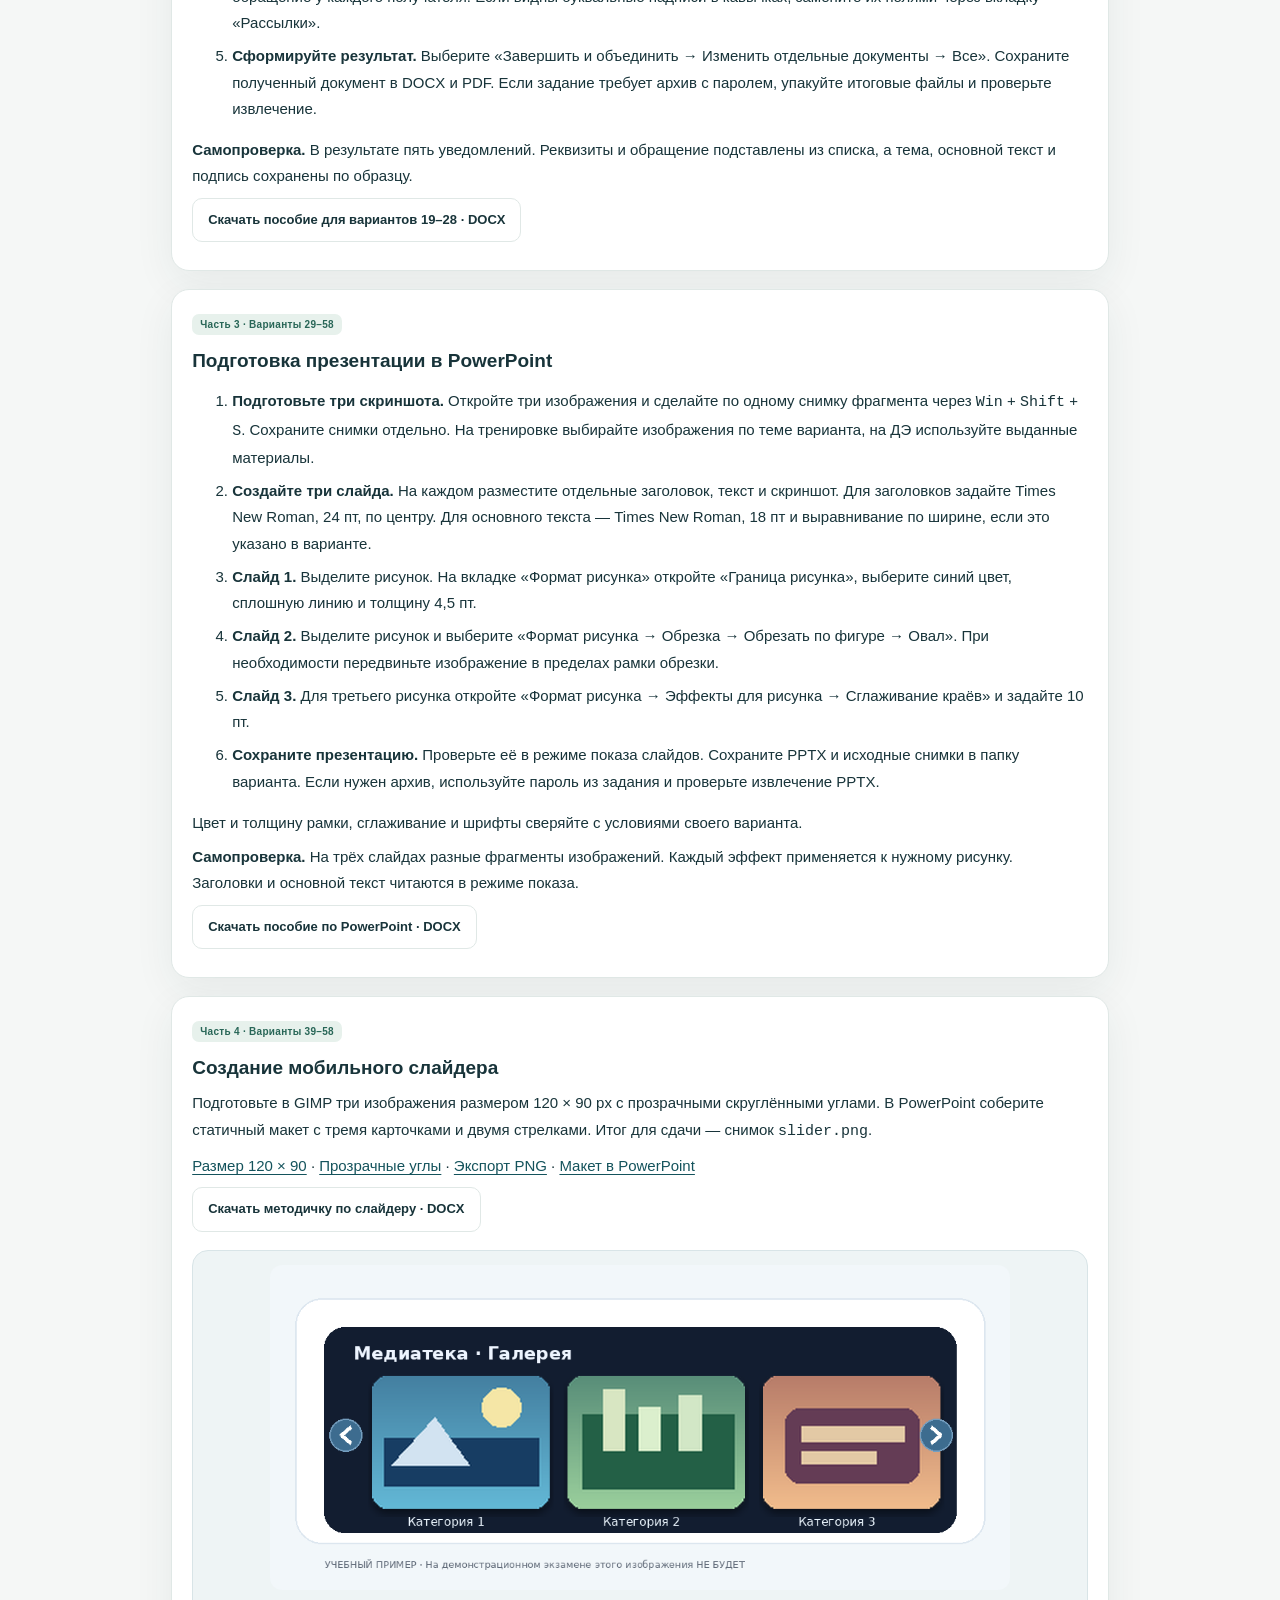
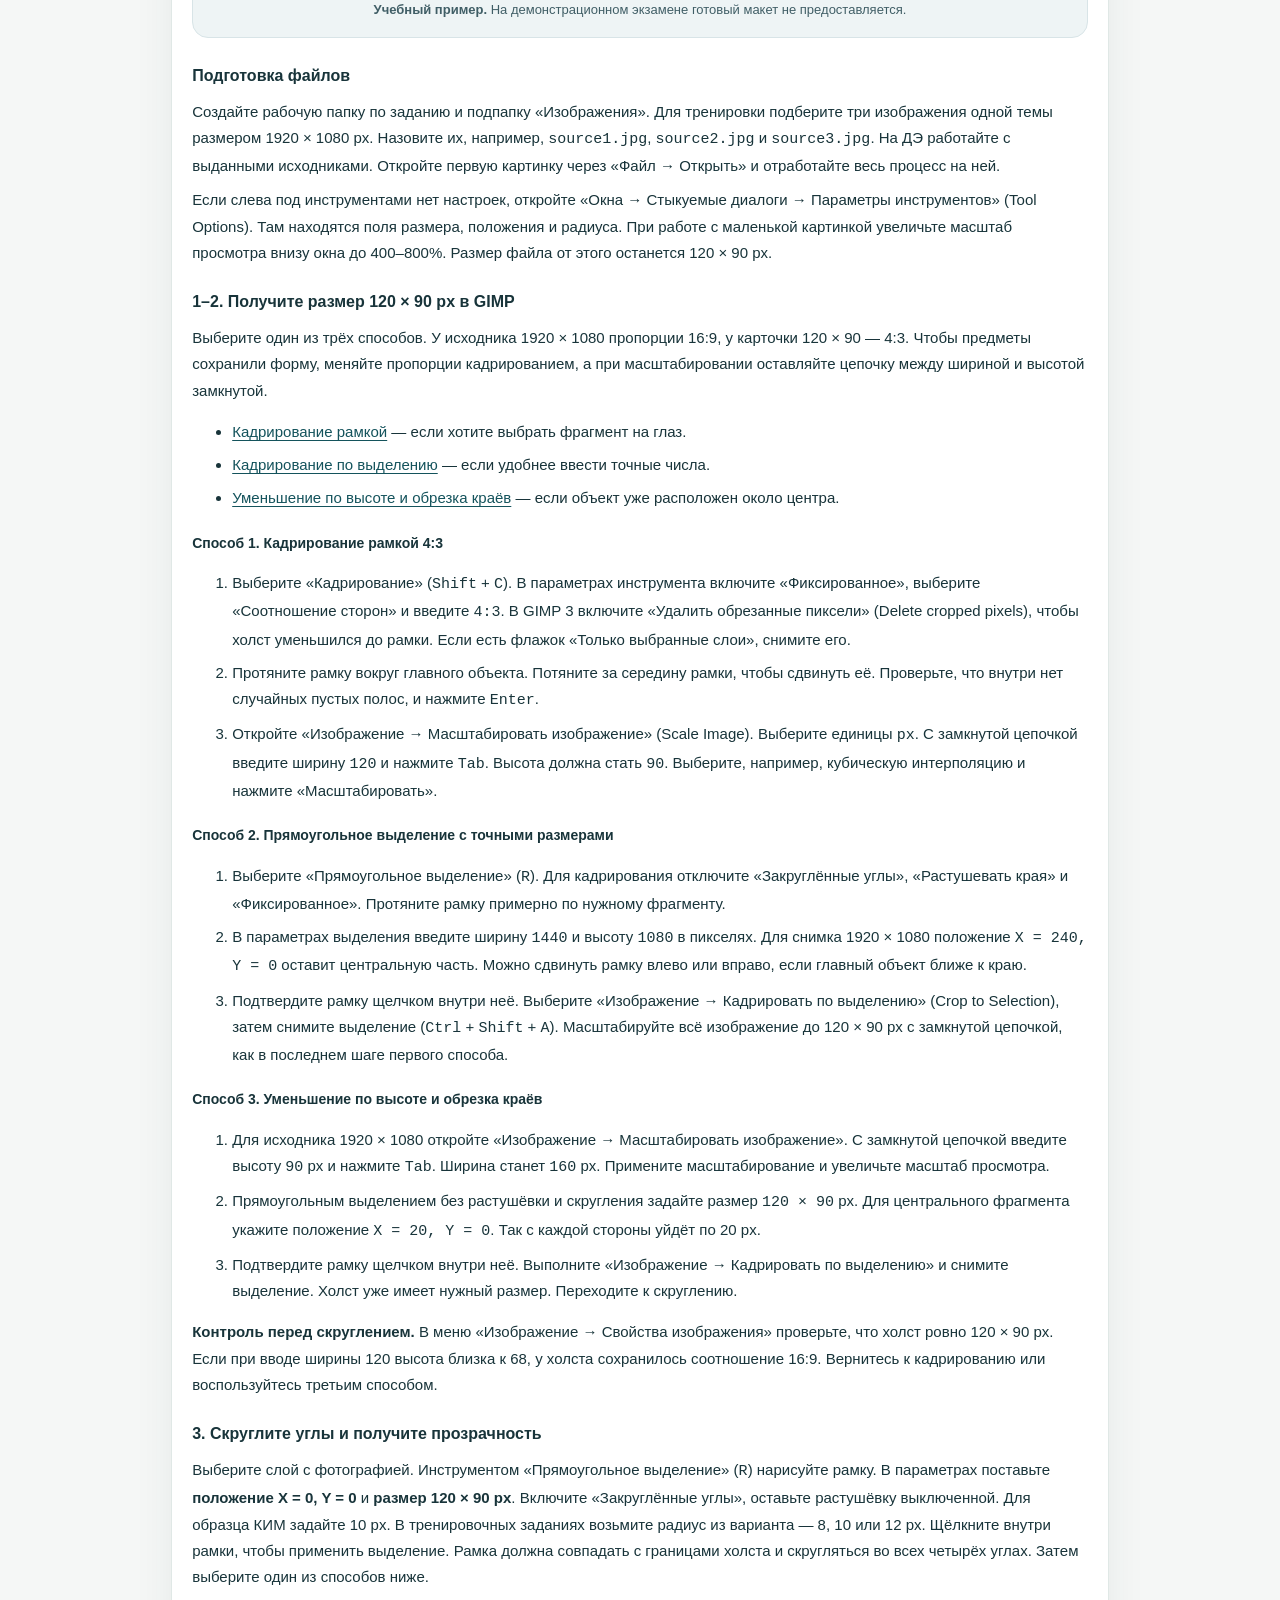
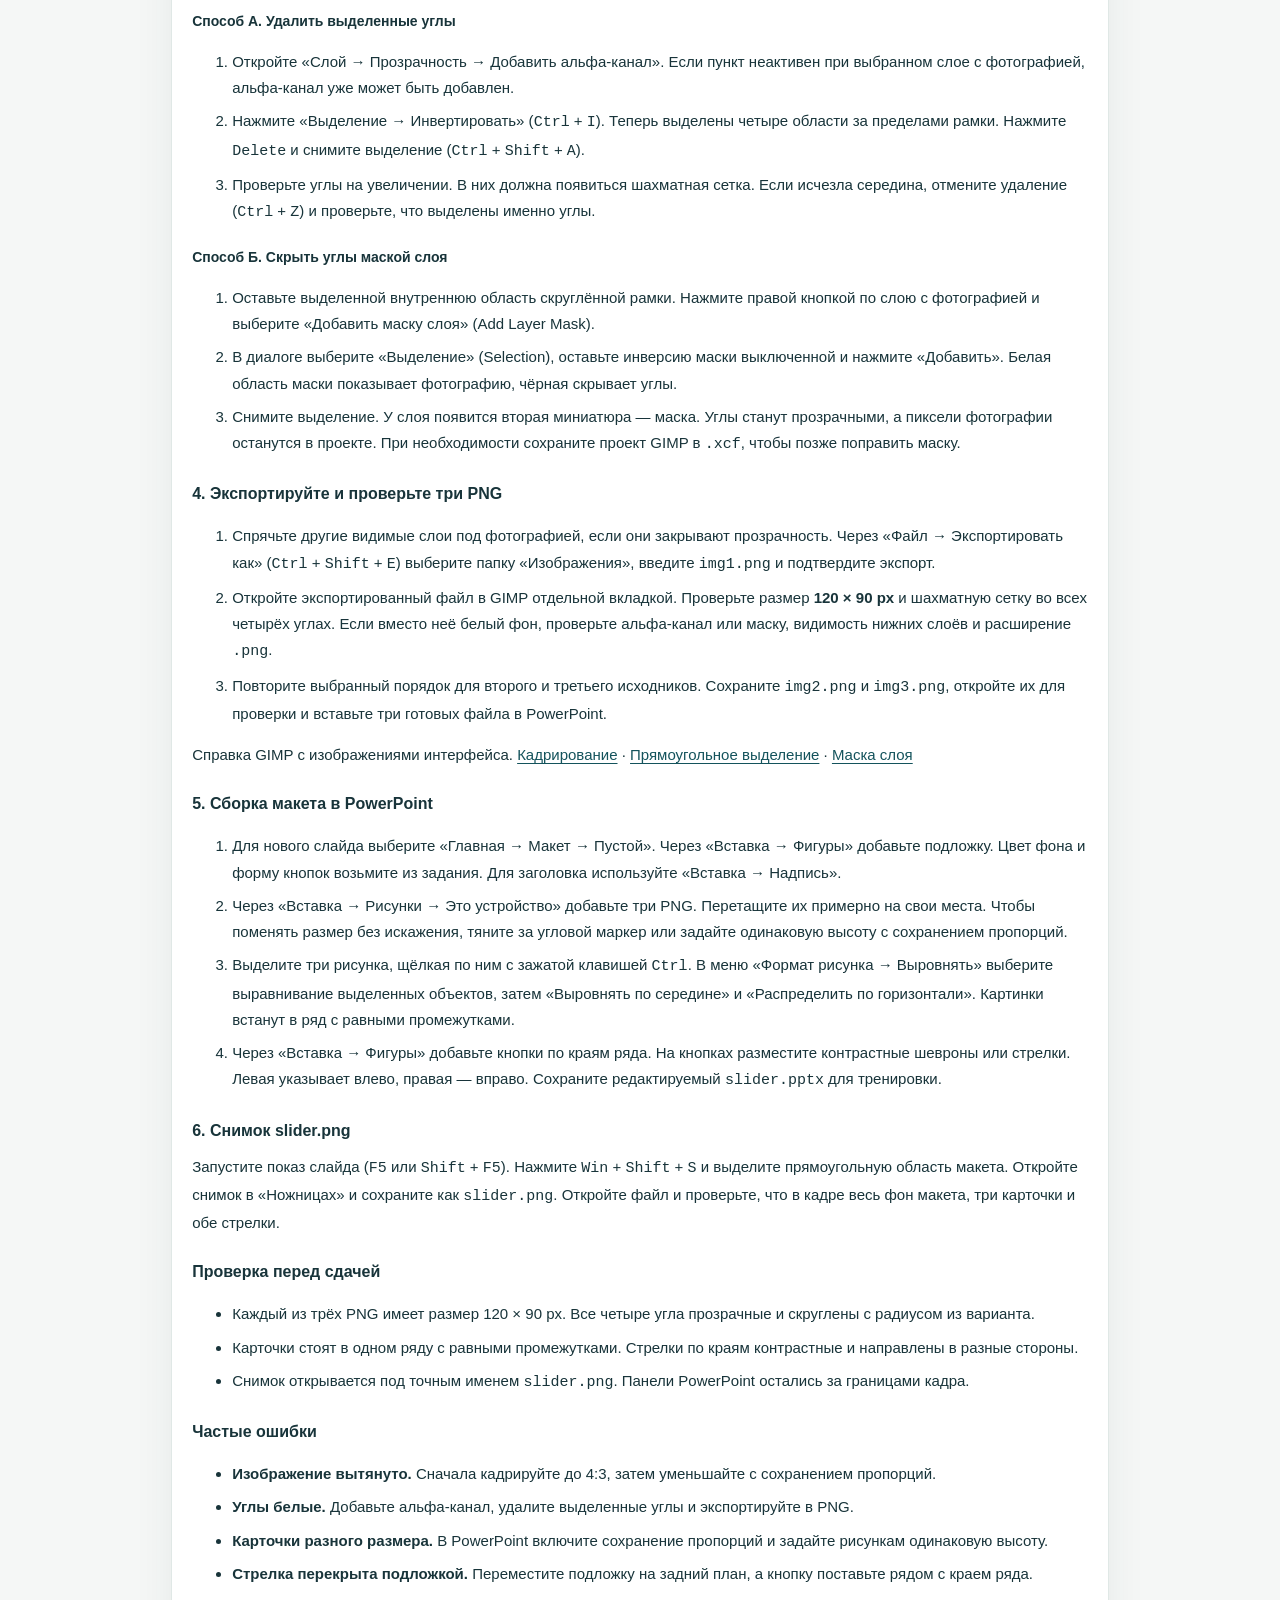
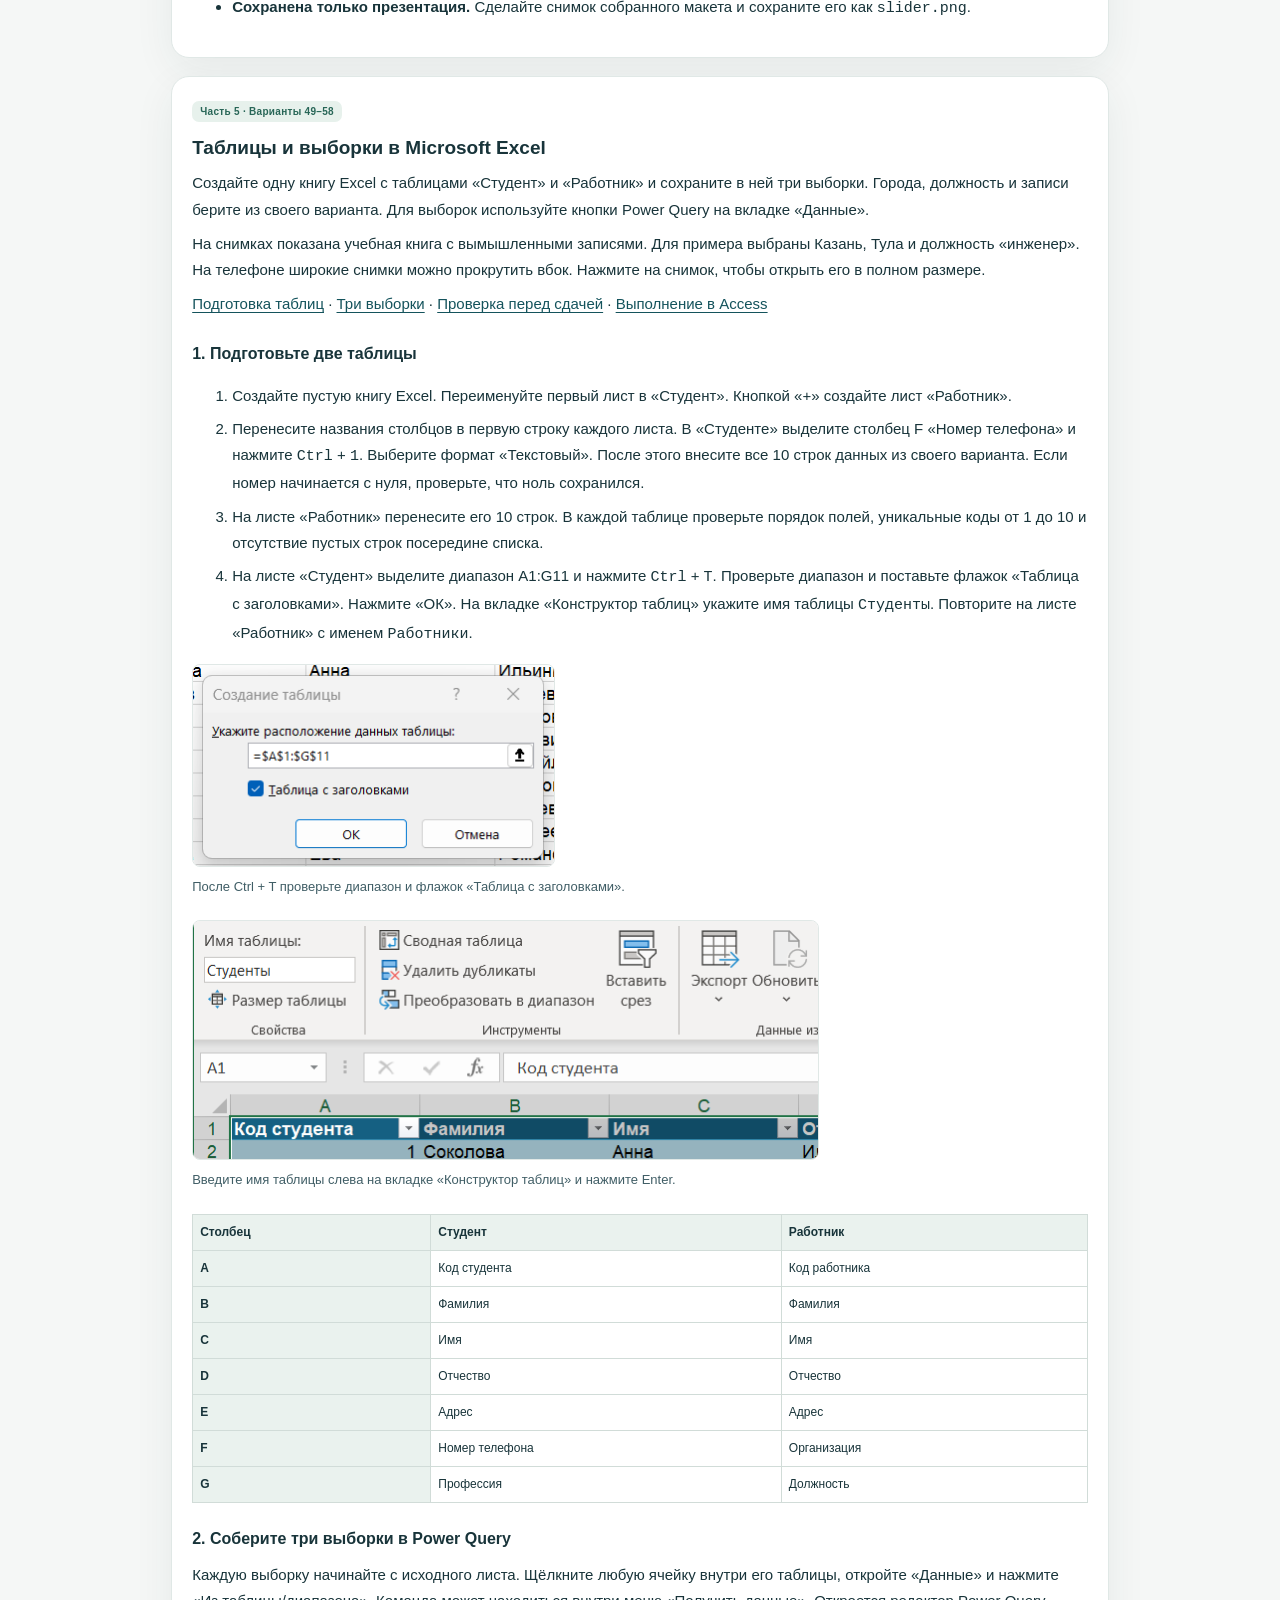
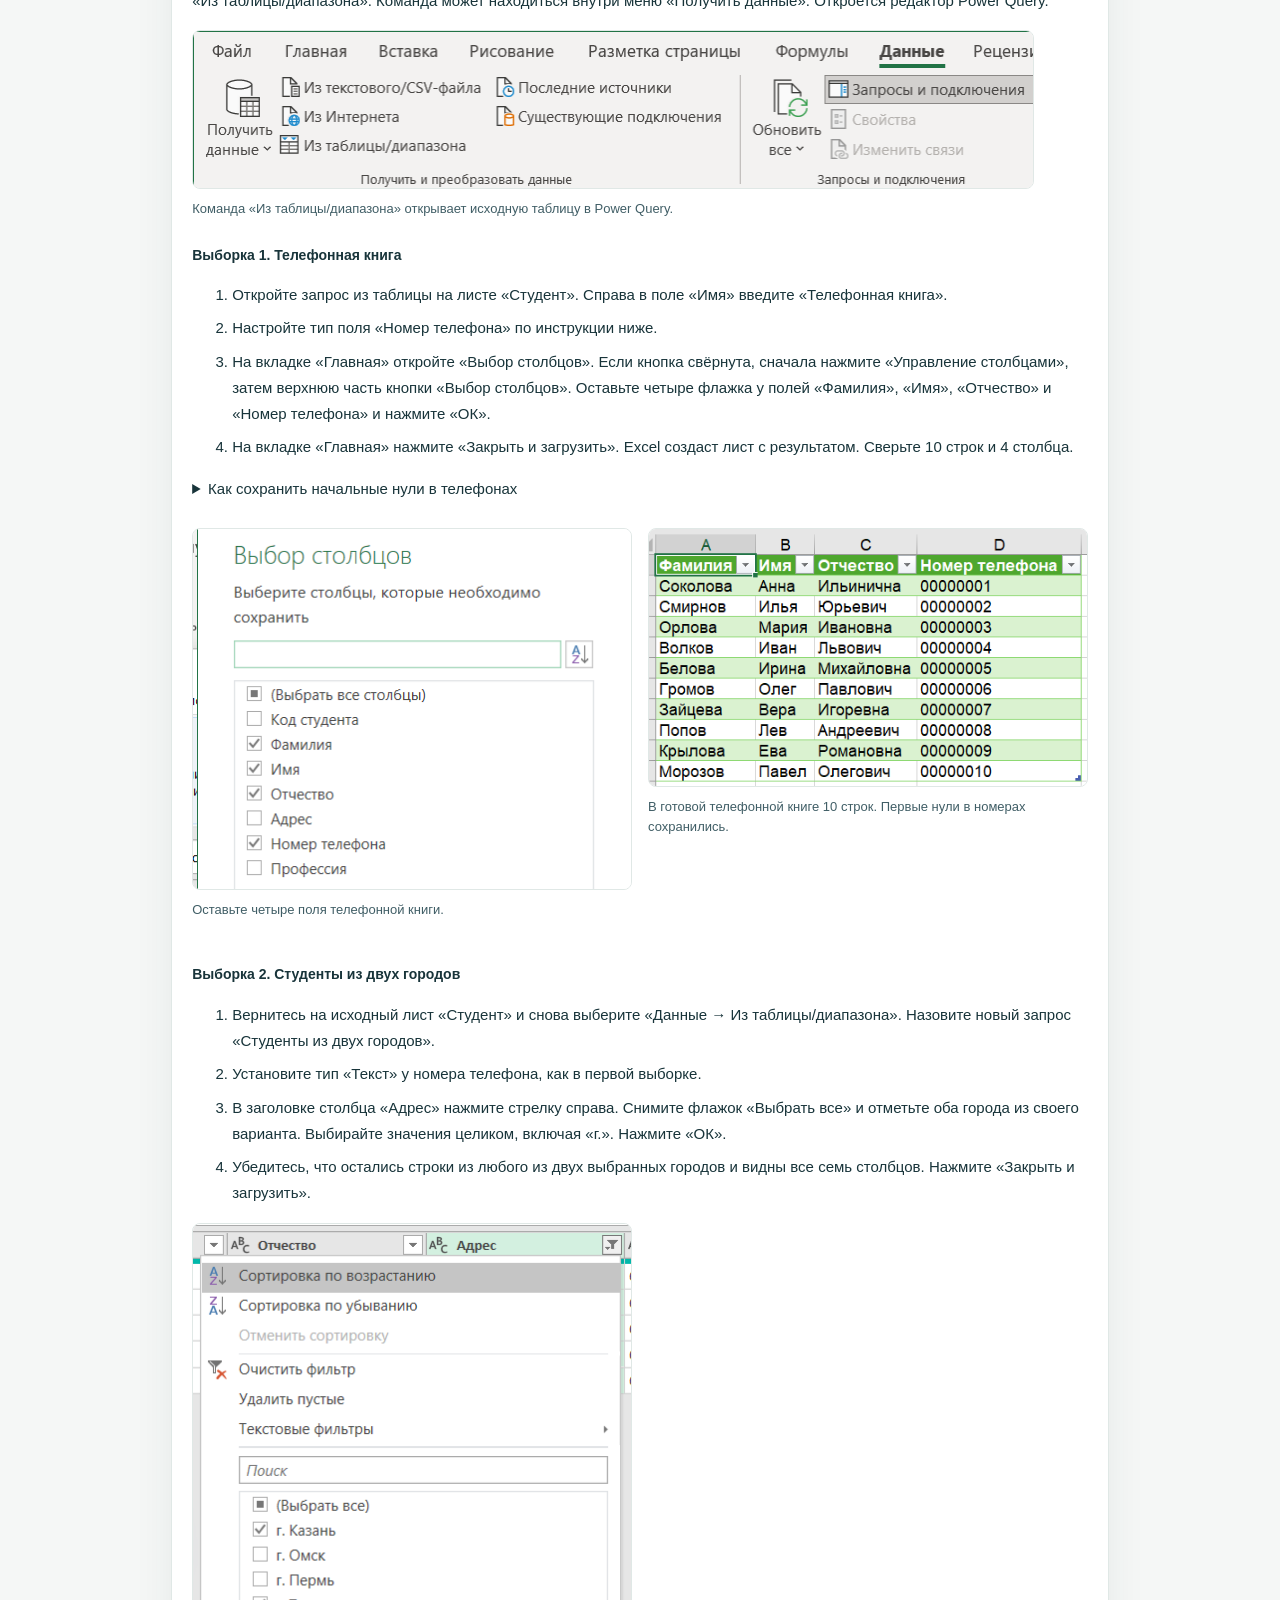
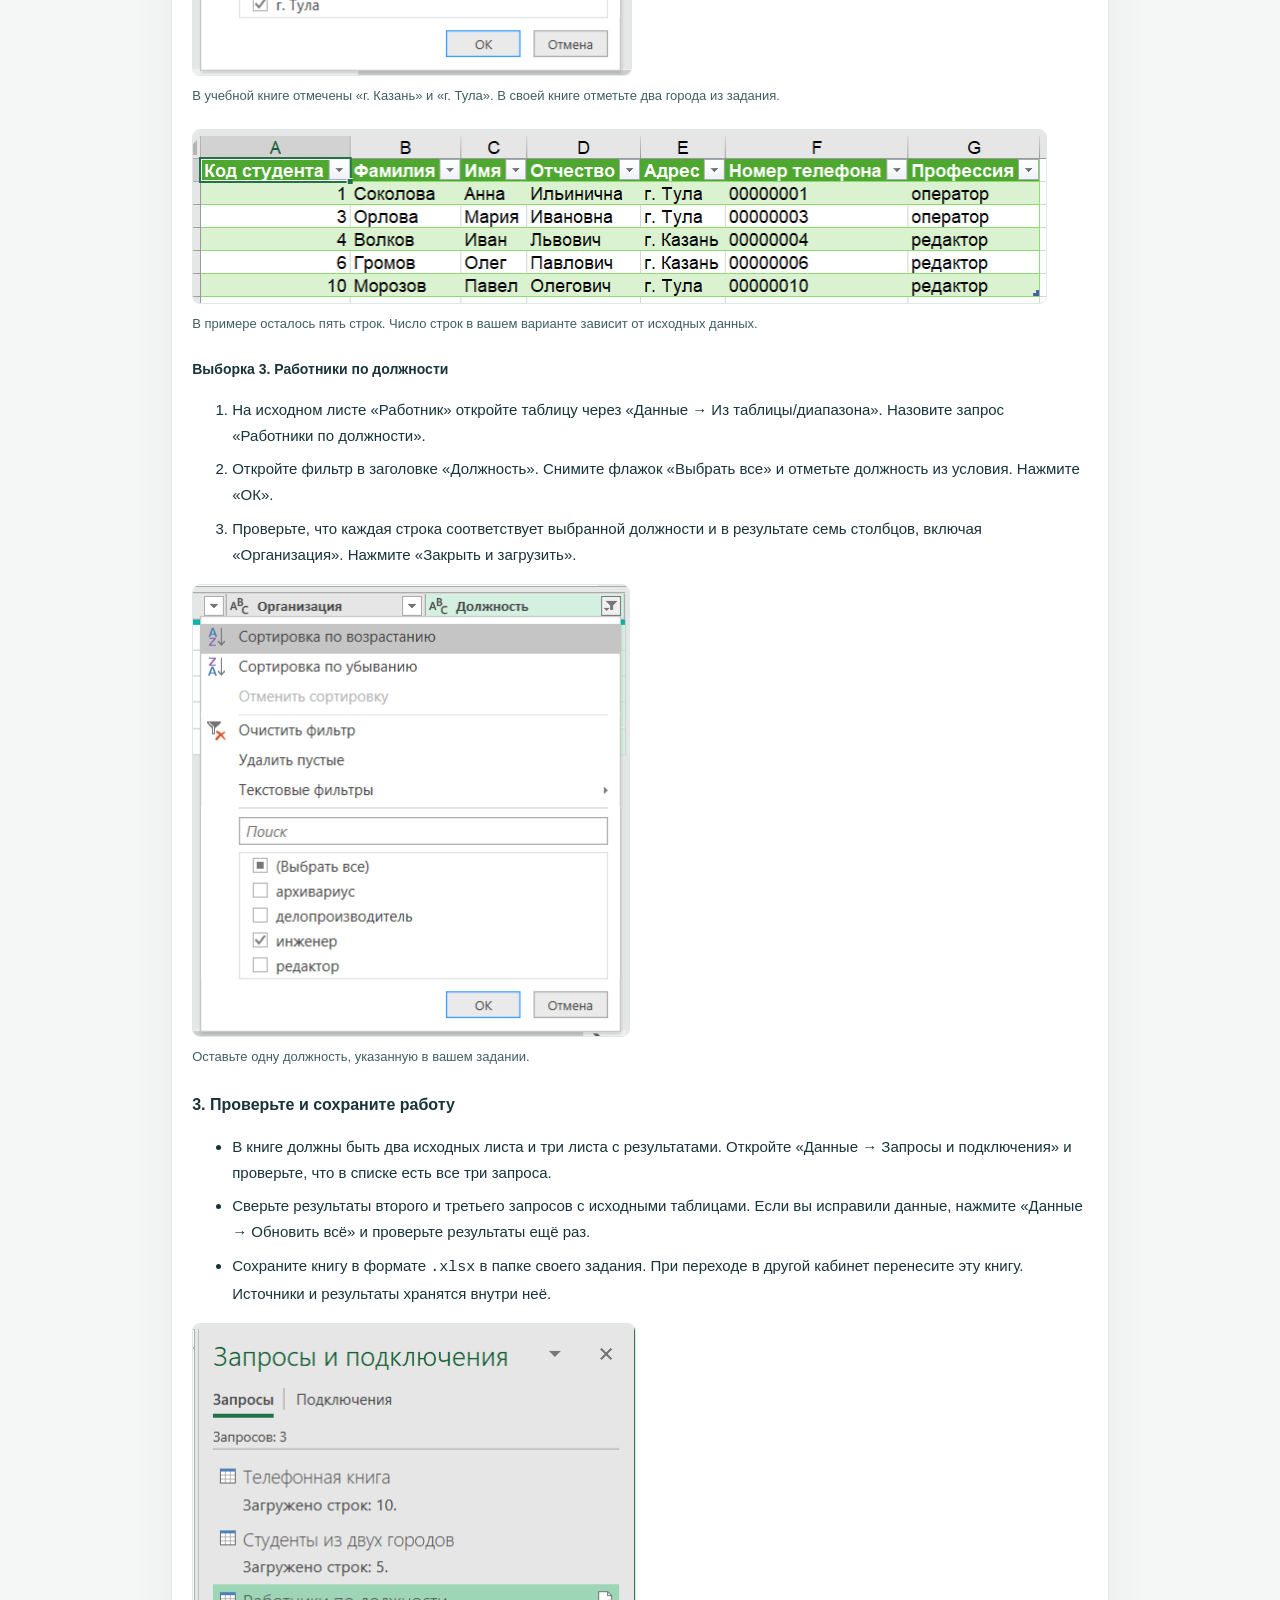
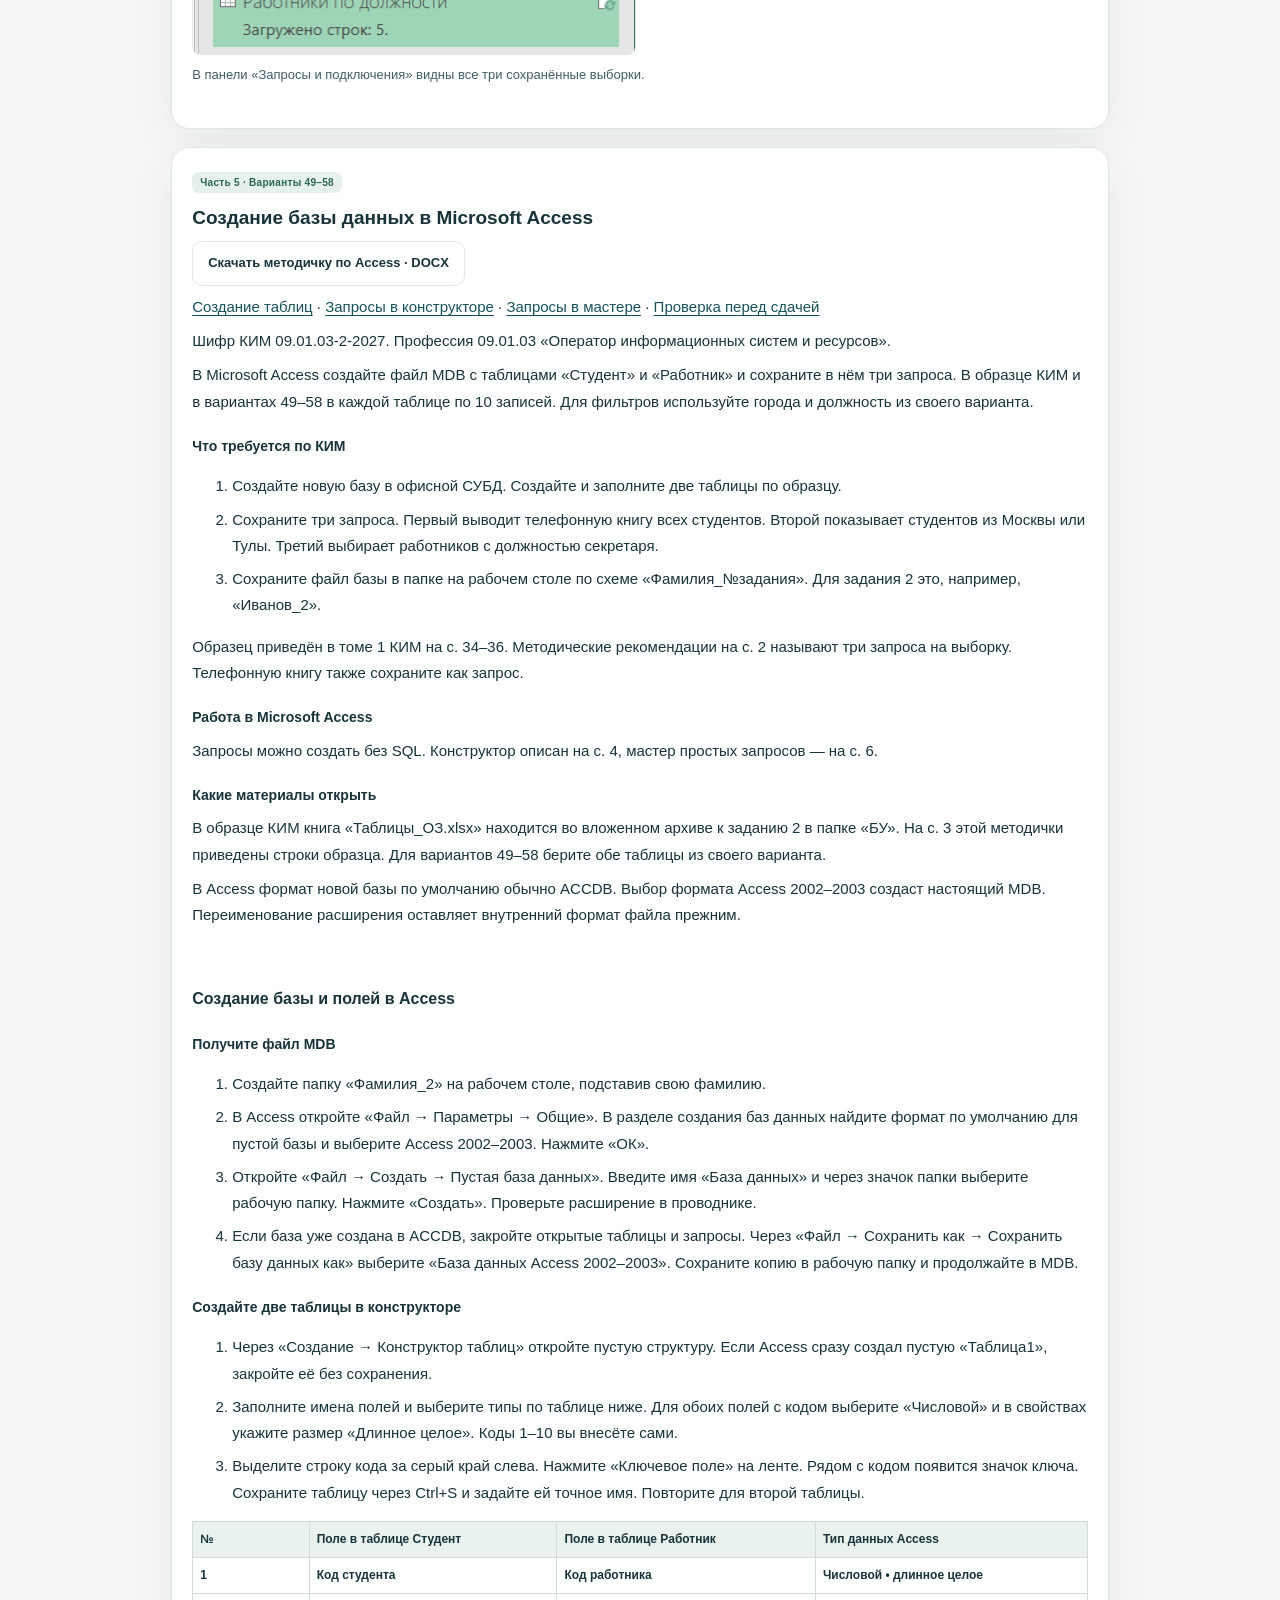
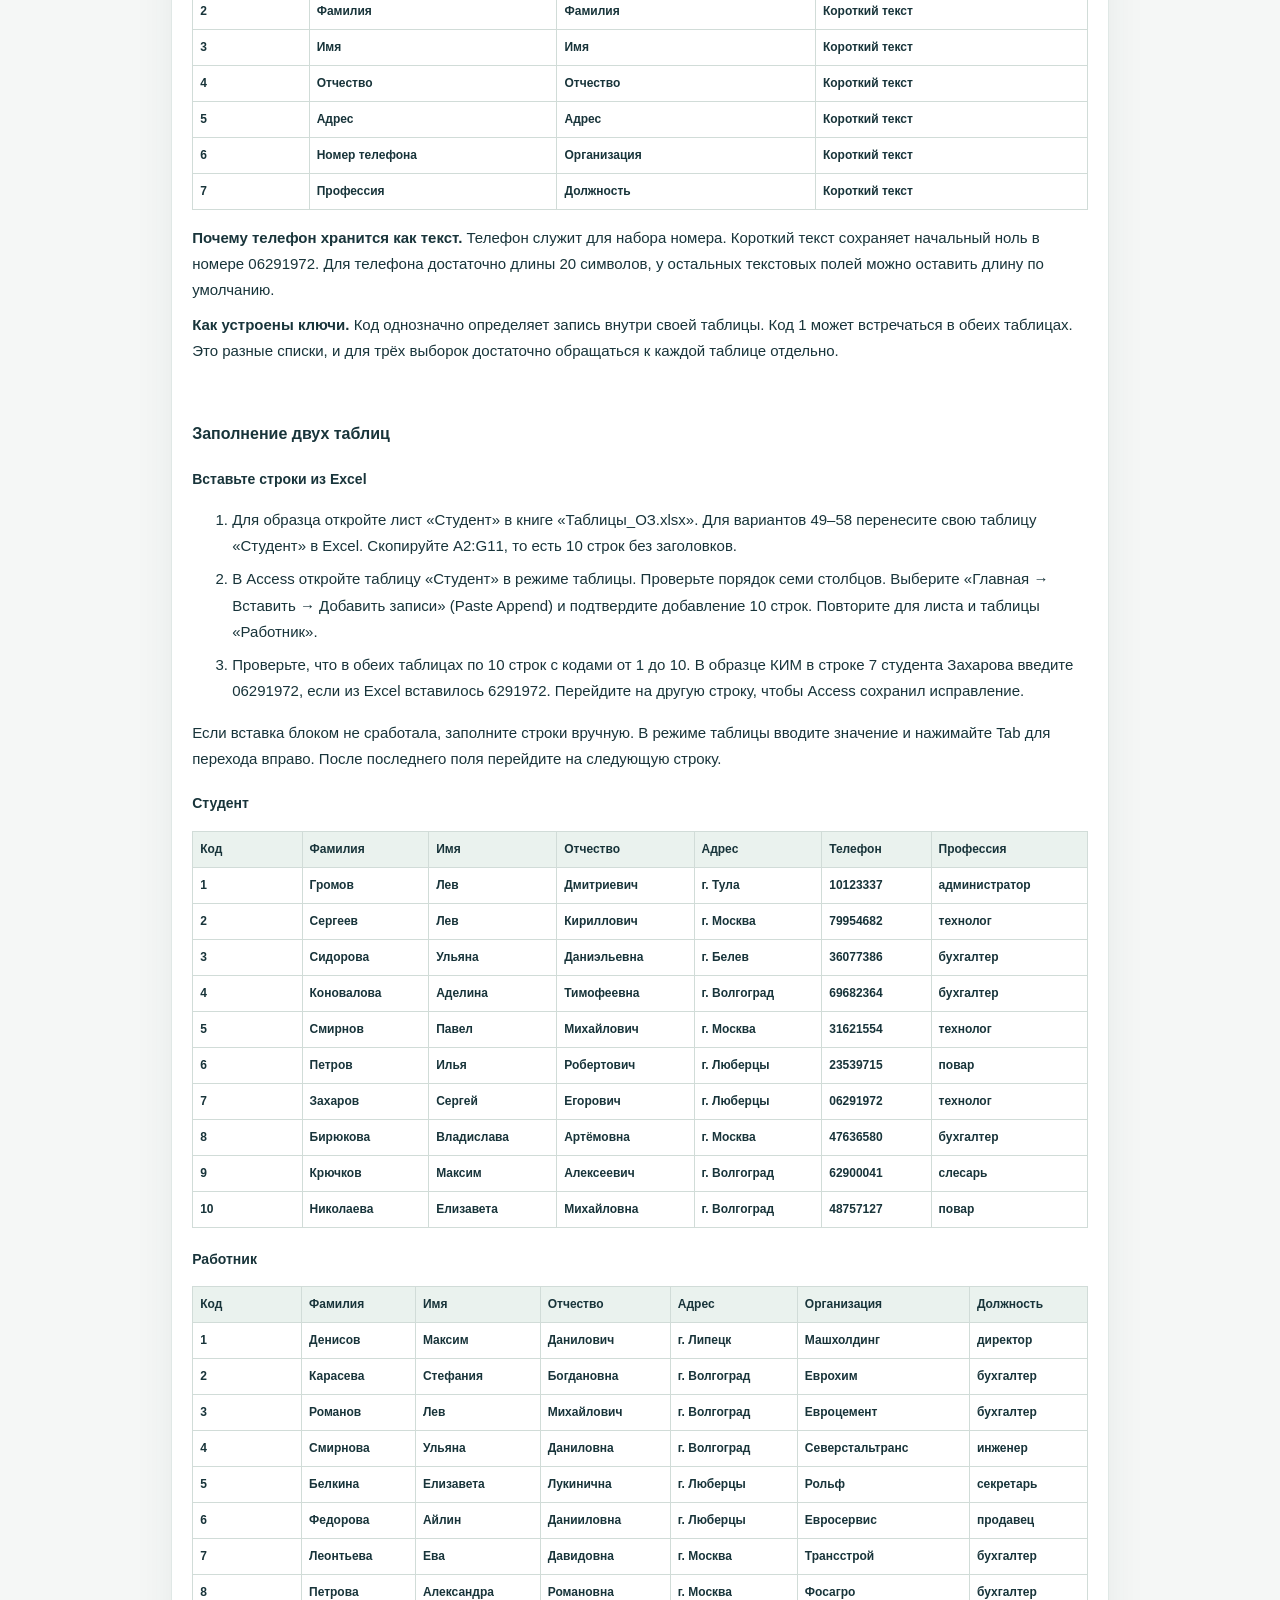
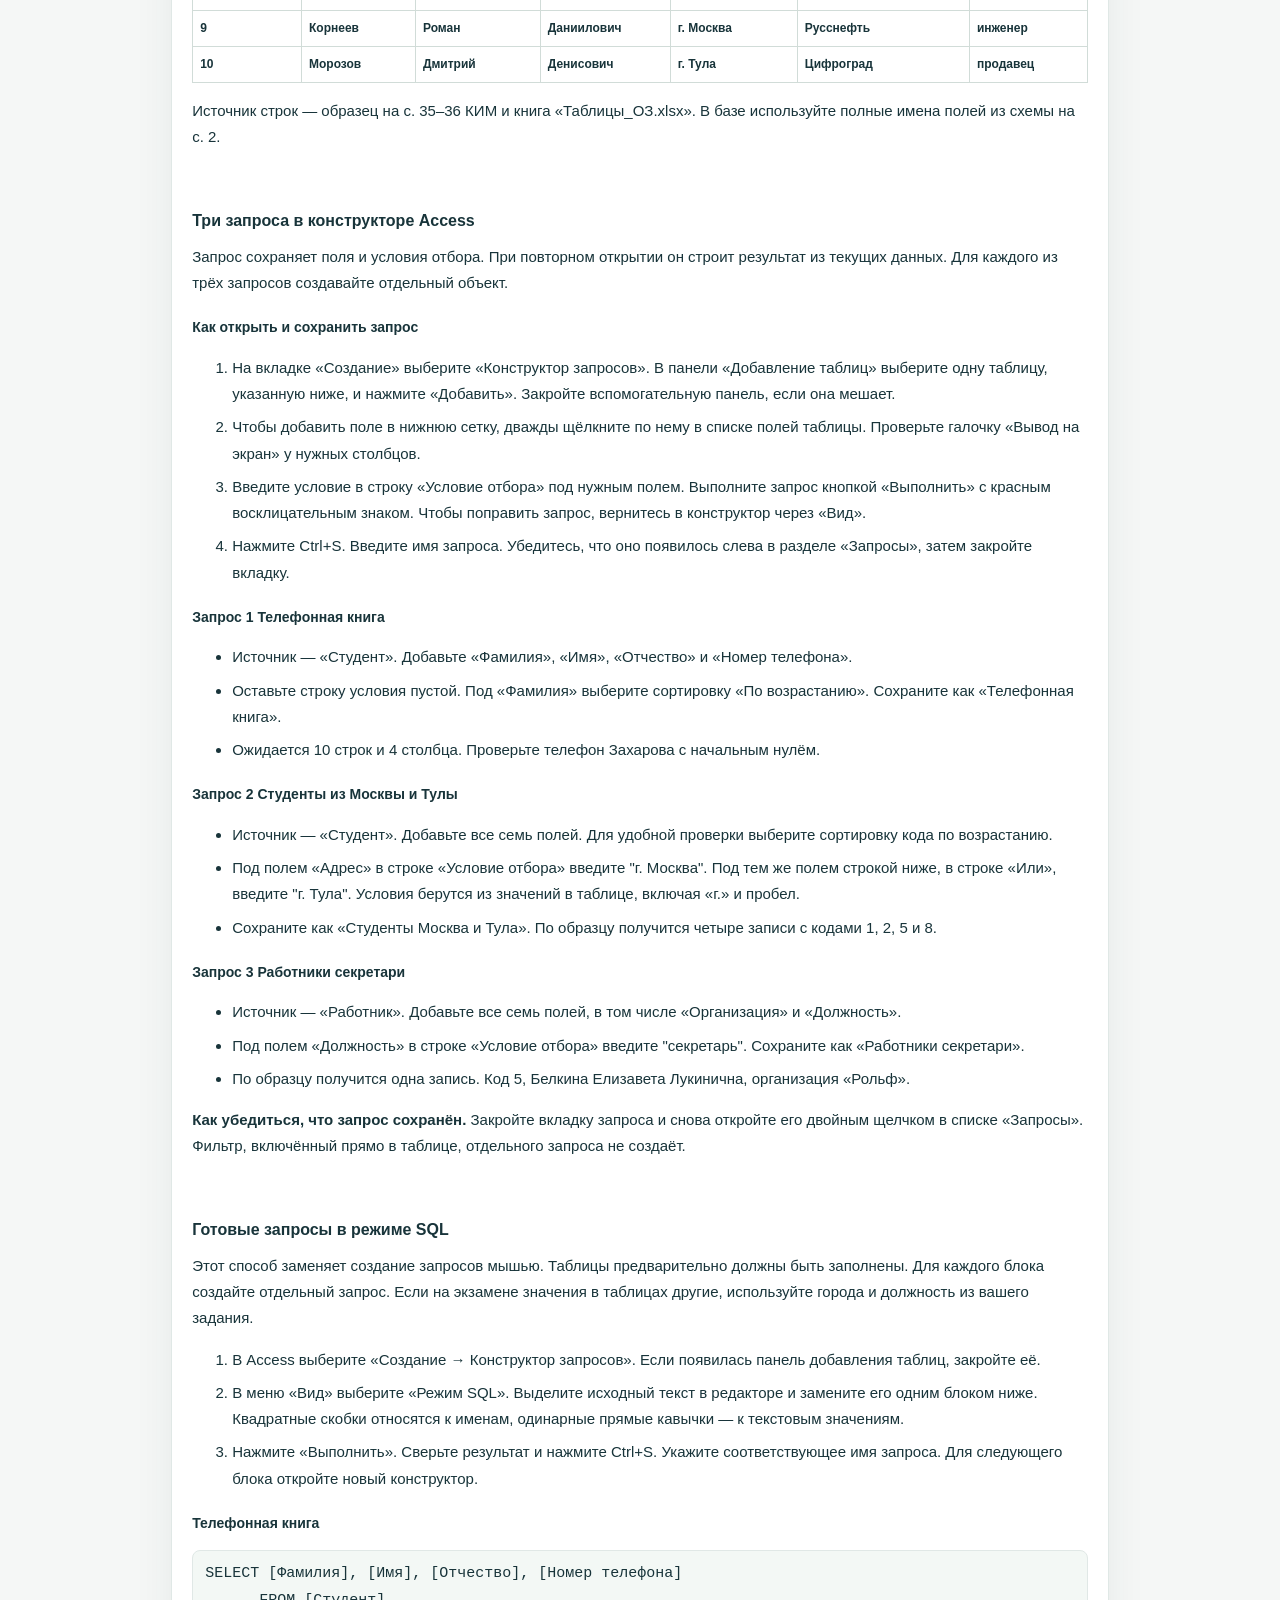
==== commit d2520ece: "Replace Excel guide images with native-resolution captures" ====
--- a/methodichki/index.html
+++ b/methodichki/index.html
@@ -6,7 +6,7 @@
   <meta name="theme-color" content="#0f3e45">
   <meta name="description" content="Пошаговые методички по Word, слиянию документов, PowerPoint, мобильному слайдеру и выборкам данных в Excel и Access для практики ДЭ 09.01.03.">
   <title>Методички по выполнению заданий · Практика ДЭ</title>
-  <link rel="stylesheet" href="../styles.css?v=20261124-2">
+  <link rel="stylesheet" href="../styles.css?v=20261124-3">
   <script src="../site-navigation.js?v=20261109-4" defer></script>
 </head>
 <body>
@@ -179,7 +179,7 @@
       <span class="chip">Часть 5 · Варианты 49–58</span>
       <h2>Таблицы и выборки в Microsoft Excel</h2>
       <p>Создайте одну книгу Excel с таблицами «Студент» и «Работник» и сохраните в ней три выборки. Города, должность и записи берите из своего варианта. Для выборок используйте кнопки Power Query на вкладке «Данные».</p>
-      <p>На снимках показана учебная книга с вымышленными записями. Для примера выбраны Казань, Тула и должность «инженер». Нажмите на снимок, чтобы открыть его в полном размере.</p>
+      <p>На снимках показана учебная книга с вымышленными записями. Для примера выбраны Казань, Тула и должность «инженер». На телефоне широкие снимки можно прокрутить вбок. Нажмите на снимок, чтобы открыть его в полном размере.</p>
       <p><a href="#excel-tables">Подготовка таблиц</a> · <a href="#excel-queries">Три выборки</a> · <a href="#excel-check">Проверка перед сдачей</a> · <a href="#database-access">Выполнение в Access</a></p>
 
       <h3 id="excel-tables">1. Подготовьте две таблицы</h3>
@@ -190,11 +190,11 @@
         <li>На листе «Студент» выделите диапазон A1:G11 и нажмите <kbd>Ctrl</kbd> + <kbd>T</kbd>. Проверьте диапазон и поставьте флажок «Таблица с заголовками». Нажмите «ОК». На вкладке «Конструктор таблиц» укажите имя таблицы <code>Студенты</code>. Повторите на листе «Работник» с именем <code>Работники</code>.</li>
       </ol>
       <figure class="guide-screenshot">
-        <a href="../assets/guide-excel/create-table.webp"><img src="../assets/guide-excel/create-table.webp" width="1107" height="232" loading="lazy" alt="Диалог «Создание таблицы» с диапазоном A1:G11 и включённым флажком заголовков"></a>
+        <a href="../assets/guide-excel/create-table.webp?v=20261124-3"><img src="../assets/guide-excel/create-table.webp?v=20261124-3" width="363" height="202" loading="lazy" alt="Диалог «Создание таблицы» с диапазоном A1:G11 и включённым флажком заголовков"></a>
         <figcaption>После Ctrl + T проверьте диапазон и флажок «Таблица с заголовками».</figcaption>
       </figure>
       <figure class="guide-screenshot">
-        <a href="../assets/guide-excel/table-name.webp"><img src="../assets/guide-excel/table-name.webp" width="1100" height="397" loading="lazy" alt="В левом углу вкладки «Конструктор таблиц» указано имя «Студенты»"></a>
+        <a href="../assets/guide-excel/table-name.webp?v=20261124-3"><img src="../assets/guide-excel/table-name.webp?v=20261124-3" width="627" height="239" loading="lazy" alt="В левом углу вкладки «Конструктор таблиц» указано имя «Студенты»"></a>
         <figcaption>Введите имя таблицы слева на вкладке «Конструктор таблиц» и нажмите Enter.</figcaption>
       </figure>
       <div class="task-table-wrap">
@@ -215,7 +215,7 @@
       <h3 id="excel-queries">2. Соберите три выборки в Power Query</h3>
       <p>Каждую выборку начинайте с исходного листа. Щёлкните любую ячейку внутри его таблицы, откройте «Данные» и нажмите «Из таблицы/диапазона». Команда может находиться внутри меню «Получить данные». Откроется редактор Power Query.</p>
       <figure class="guide-screenshot">
-        <a href="../assets/guide-excel/from-table.webp"><img src="../assets/guide-excel/from-table.webp" width="1105" height="397" loading="lazy" alt="Команда «Из таблицы/диапазона» слева на вкладке «Данные»"></a>
+        <a href="../assets/guide-excel/from-table.webp?v=20261124-3"><img src="../assets/guide-excel/from-table.webp?v=20261124-3" width="842" height="157" loading="lazy" alt="Команда «Из таблицы/диапазона» слева на вкладке «Данные»"></a>
         <figcaption>Команда «Из таблицы/диапазона» открывает исходную таблицу в Power Query.</figcaption>
       </figure>
       <h4>Выборка 1. Телефонная книга</h4>
@@ -235,22 +235,22 @@
         </ol>
         <div class="guide-screenshot-pair">
           <figure class="guide-screenshot">
-            <a href="../assets/guide-excel/type-menu.webp"><img src="../assets/guide-excel/type-menu.webp" width="238" height="314" loading="lazy" alt="Команда «Текст» в списке типов данных на вкладке «Главная»"></a>
+            <a href="../assets/guide-excel/type-menu.webp?v=20261124-3"><img src="../assets/guide-excel/type-menu.webp?v=20261124-3" width="260" height="374" loading="lazy" alt="Команда «Текст» в списке типов данных на вкладке «Главная»"></a>
             <figcaption>Выберите тип «Текст» на ленте.</figcaption>
           </figure>
           <figure class="guide-screenshot">
-            <a href="../assets/guide-excel/replace-type.webp"><img src="../assets/guide-excel/replace-type.webp" width="460" height="202" loading="lazy" alt="Диалог изменения типа столбца с кнопкой «Заменить текущее»"></a>
+            <a href="../assets/guide-excel/replace-type.webp?v=20261124-3"><img src="../assets/guide-excel/replace-type.webp?v=20261124-3" width="579" height="260" loading="lazy" alt="Диалог изменения типа столбца с кнопкой «Заменить текущее»"></a>
             <figcaption>Нажмите «Заменить текущее», чтобы исправить автоматический шаг.</figcaption>
           </figure>
         </div>
       </details>
       <div class="guide-screenshot-pair">
         <figure class="guide-screenshot">
-          <a href="../assets/guide-excel/choose-columns.webp"><img src="../assets/guide-excel/choose-columns.webp" width="347" height="291" loading="lazy" alt="В окне «Выбор столбцов» отмечены фамилия, имя, отчество и номер телефона"></a>
+          <a href="../assets/guide-excel/choose-columns.webp?v=20261124-3"><img src="../assets/guide-excel/choose-columns.webp?v=20261124-3" width="440" height="362" loading="lazy" alt="В окне «Выбор столбцов» отмечены фамилия, имя, отчество и номер телефона"></a>
           <figcaption>Оставьте четыре поля телефонной книги.</figcaption>
         </figure>
         <figure class="guide-screenshot">
-          <a href="../assets/guide-excel/phone-loaded.webp"><img src="../assets/guide-excel/phone-loaded.webp" width="426" height="234" loading="lazy" alt="Загруженный лист с десятью строками телефонной книги и номерами с начальными нулями"></a>
+          <a href="../assets/guide-excel/phone-loaded.webp?v=20261124-3"><img src="../assets/guide-excel/phone-loaded.webp?v=20261124-3" width="488" height="287" loading="lazy" alt="Загруженный лист с десятью строками телефонной книги и номерами с начальными нулями"></a>
           <figcaption>В готовой телефонной книге 10 строк. Первые нули в номерах сохранились.</figcaption>
         </figure>
       </div>
@@ -262,11 +262,11 @@
         <li>Убедитесь, что остались строки из любого из двух выбранных городов и видны все семь столбцов. Нажмите «Закрыть и загрузить».</li>
       </ol>
       <figure class="guide-screenshot">
-        <a href="../assets/guide-excel/cities-filter.webp"><img src="../assets/guide-excel/cities-filter.webp" width="390" height="360" loading="lazy" alt="В фильтре столбца «Адрес» отмечены Казань и Тула"></a>
+        <a href="../assets/guide-excel/cities-filter.webp?v=20261124-3"><img src="../assets/guide-excel/cities-filter.webp?v=20261124-3" width="440" height="453" loading="lazy" alt="В фильтре столбца «Адрес» отмечены Казань и Тула"></a>
         <figcaption>В учебной книге отмечены «г. Казань» и «г. Тула». В своей книге отметьте два города из задания.</figcaption>
       </figure>
       <figure class="guide-screenshot">
-        <a href="../assets/guide-excel/cities-loaded.webp"><img src="../assets/guide-excel/cities-loaded.webp" width="708" height="144" loading="lazy" alt="Лист с пятью учебными записями студентов из Казани и Тулы и семью столбцами"></a>
+        <a href="../assets/guide-excel/cities-loaded.webp?v=20261124-3"><img src="../assets/guide-excel/cities-loaded.webp?v=20261124-3" width="855" height="173" loading="lazy" alt="Лист с пятью учебными записями студентов из Казани и Тулы и семью столбцами"></a>
         <figcaption>В примере осталось пять строк. Число строк в вашем варианте зависит от исходных данных.</figcaption>
       </figure>
       <h4>Выборка 3. Работники по должности</h4>
@@ -276,7 +276,7 @@
         <li>Проверьте, что каждая строка соответствует выбранной должности и в результате семь столбцов, включая «Организация». Нажмите «Закрыть и загрузить».</li>
       </ol>
       <figure class="guide-screenshot">
-        <a href="../assets/guide-excel/position-filter.webp"><img src="../assets/guide-excel/position-filter.webp" width="358" height="359" loading="lazy" alt="В фильтре столбца «Должность» отмечен только «инженер»"></a>
+        <a href="../assets/guide-excel/position-filter.webp?v=20261124-3"><img src="../assets/guide-excel/position-filter.webp?v=20261124-3" width="438" height="453" loading="lazy" alt="В фильтре столбца «Должность» отмечен только «инженер»"></a>
         <figcaption>Оставьте одну должность, указанную в вашем задании.</figcaption>
       </figure>
 
@@ -287,7 +287,7 @@
         <li>Сохраните книгу в формате <code>.xlsx</code> в папке своего задания. При переходе в другой кабинет перенесите эту книгу. Источники и результаты хранятся внутри неё.</li>
       </ul>
       <figure class="guide-screenshot">
-        <a href="../assets/guide-excel/all-queries.webp"><img src="../assets/guide-excel/all-queries.webp" width="1426" height="432" loading="lazy" alt="В Excel слева результат отбора работников, справа список трёх загруженных запросов"></a>
+        <a href="../assets/guide-excel/all-queries.webp?v=20261124-3"><img src="../assets/guide-excel/all-queries.webp?v=20261124-3" width="444" height="331" loading="lazy" alt="Панель «Запросы и подключения» со списком трёх загруженных запросов"></a>
         <figcaption>В панели «Запросы и подключения» видны все три сохранённые выборки.</figcaption>
       </figure>
     </section>
--- a/styles.css
+++ b/styles.css
@@ -32,11 +32,15 @@
 .guides .btn{white-space:normal;text-align:center;text-decoration:none}
 .guides .task-content a:not(.btn){color:var(--teal);text-decoration:underline;text-underline-offset:3px}
 .guide-screenshot{margin:16px 0 24px}
-.guide-screenshot a{display:inline-block;max-width:100%}
+.guide-screenshot a{display:block;width:fit-content;max-width:100%}
 .guide-screenshot img{display:block;max-width:100%;height:auto;border:1px solid var(--line);border-radius:8px}
 .guide-screenshot figcaption{margin-top:6px;color:#405e66;font-size:13px;line-height:1.5}
 .guide-screenshot-pair{display:grid;grid-template-columns:repeat(2,minmax(0,1fr));gap:16px}
-@media(max-width:620px){.guide-screenshot-pair{grid-template-columns:1fr;gap:0}}
+@media screen and (max-width:620px){
+  .guide-screenshot-pair{grid-template-columns:minmax(0,1fr);gap:0}
+  .guide-screenshot a{overflow-x:auto}
+  .guide-screenshot img{max-width:none}
+}
 @media print{.guide-screenshot{break-inside:avoid}}
 .panel-grid > article{min-width:0}
 .variant-guides ol{padding-left:22px}
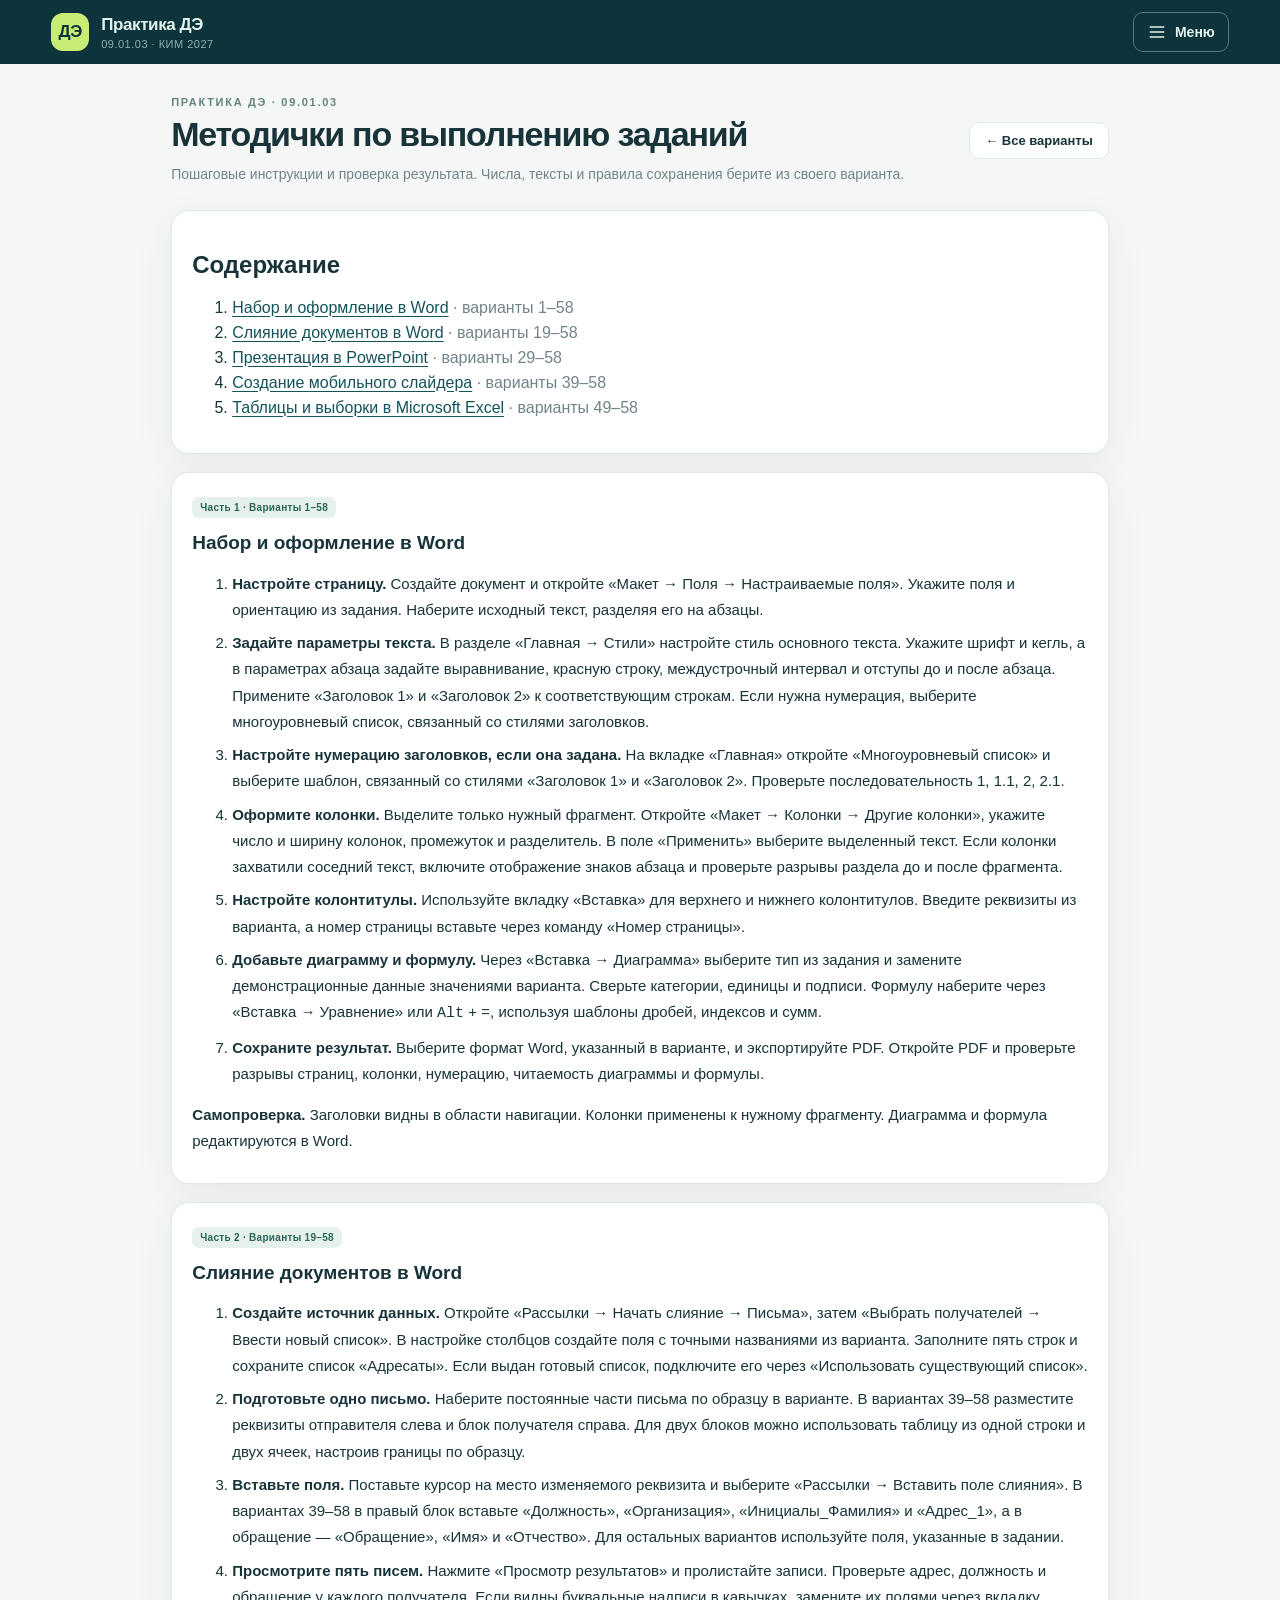
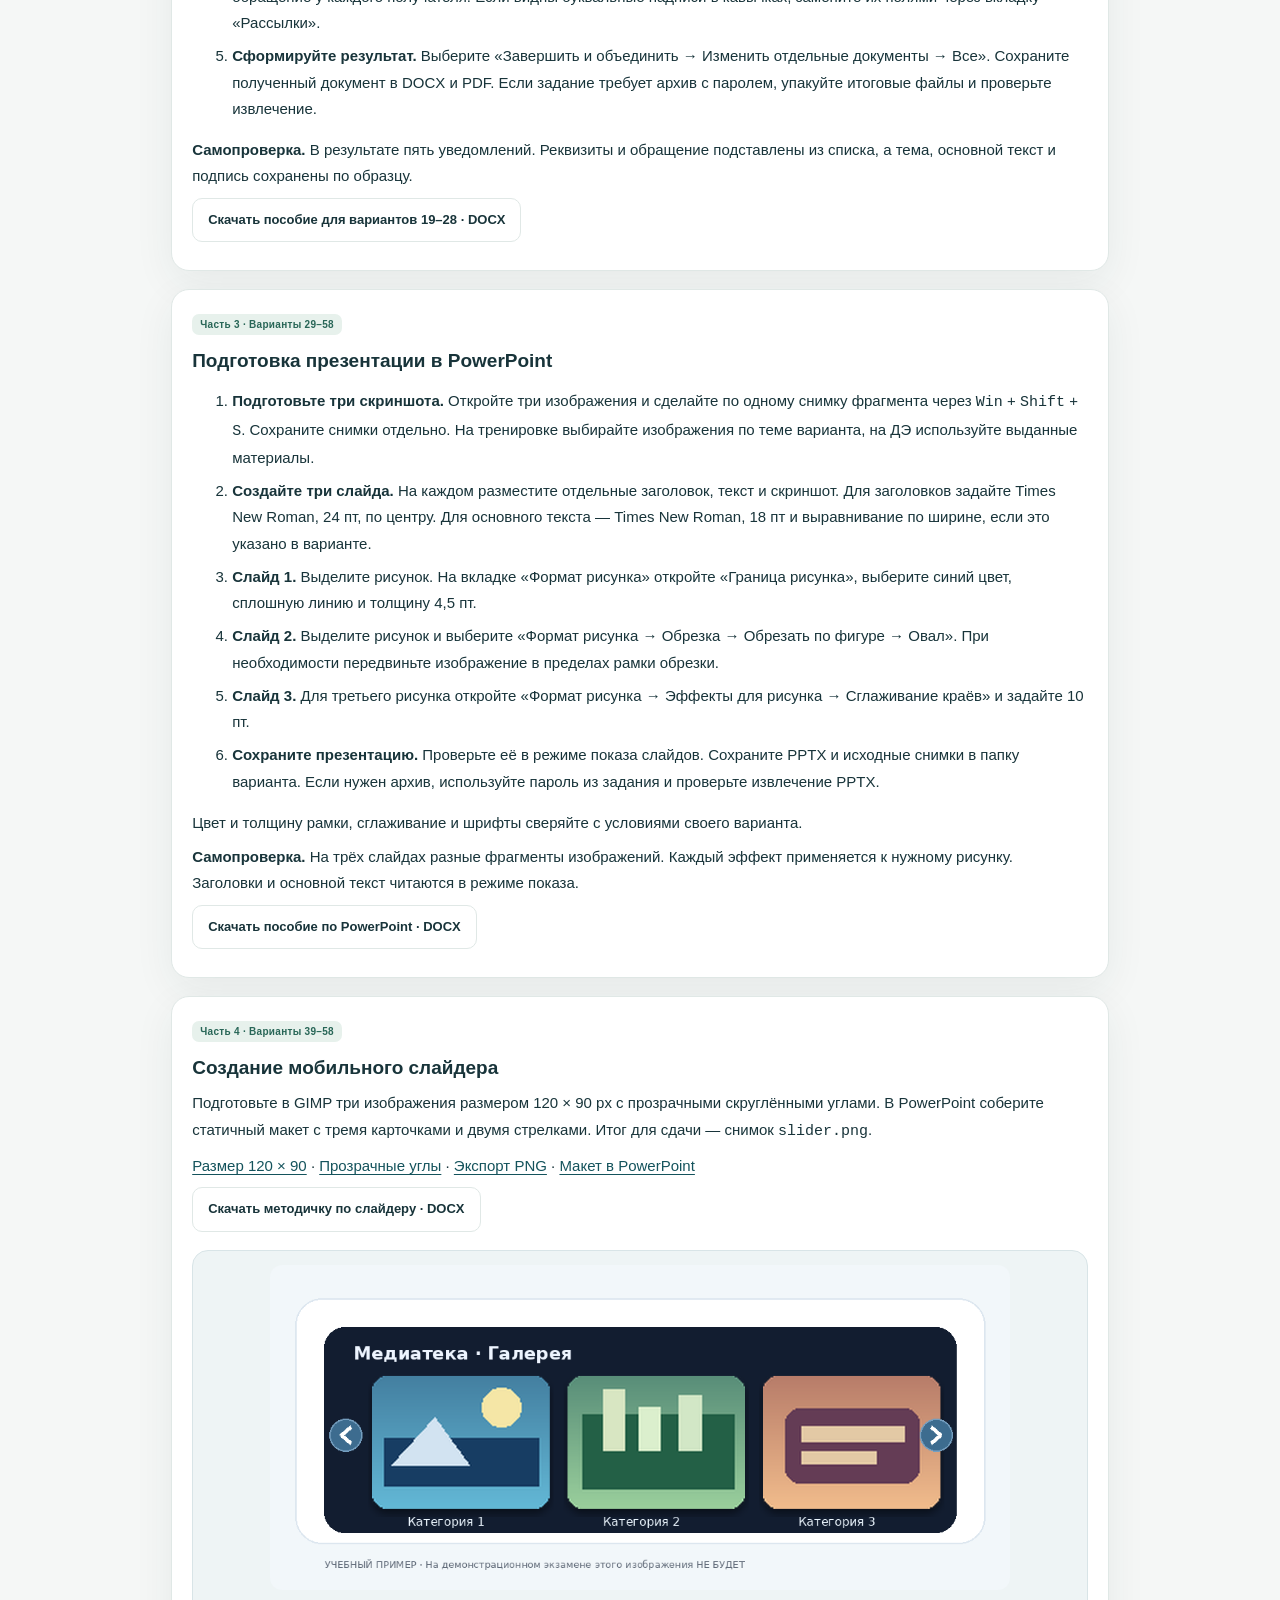
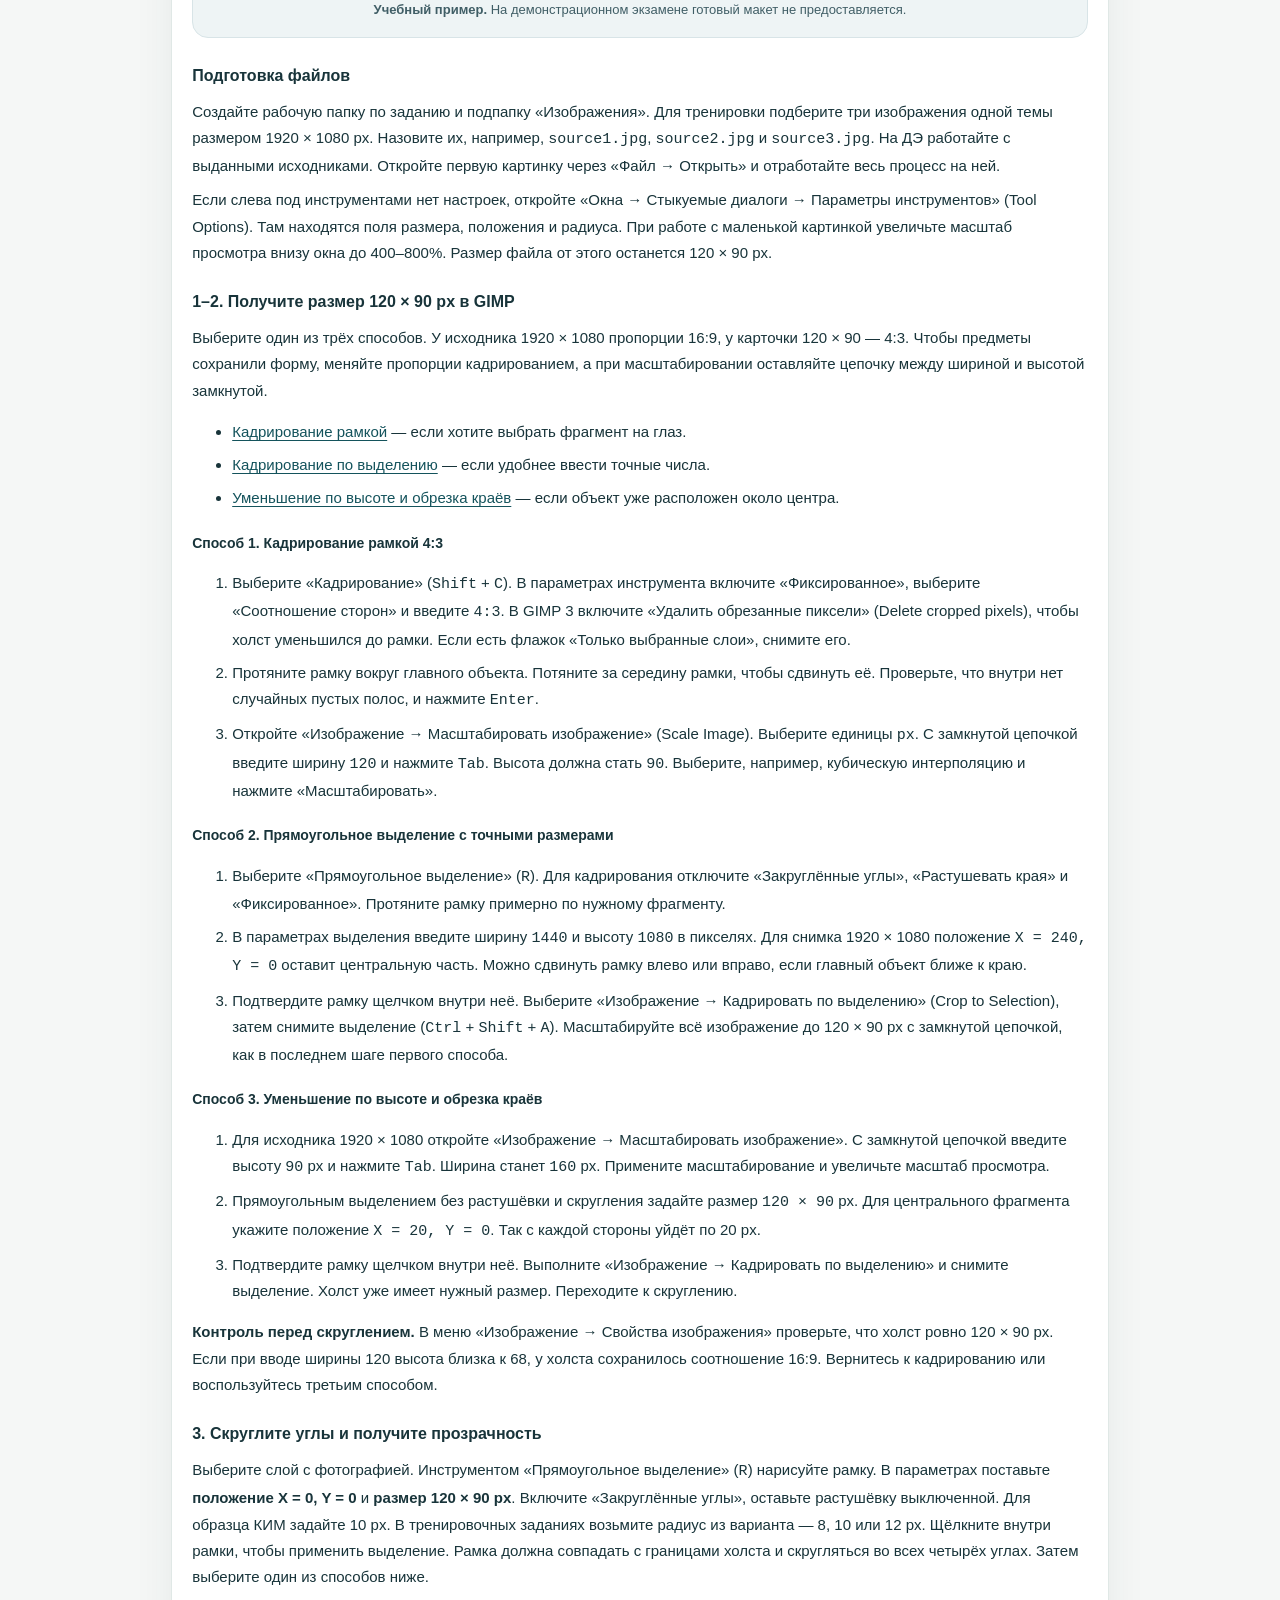
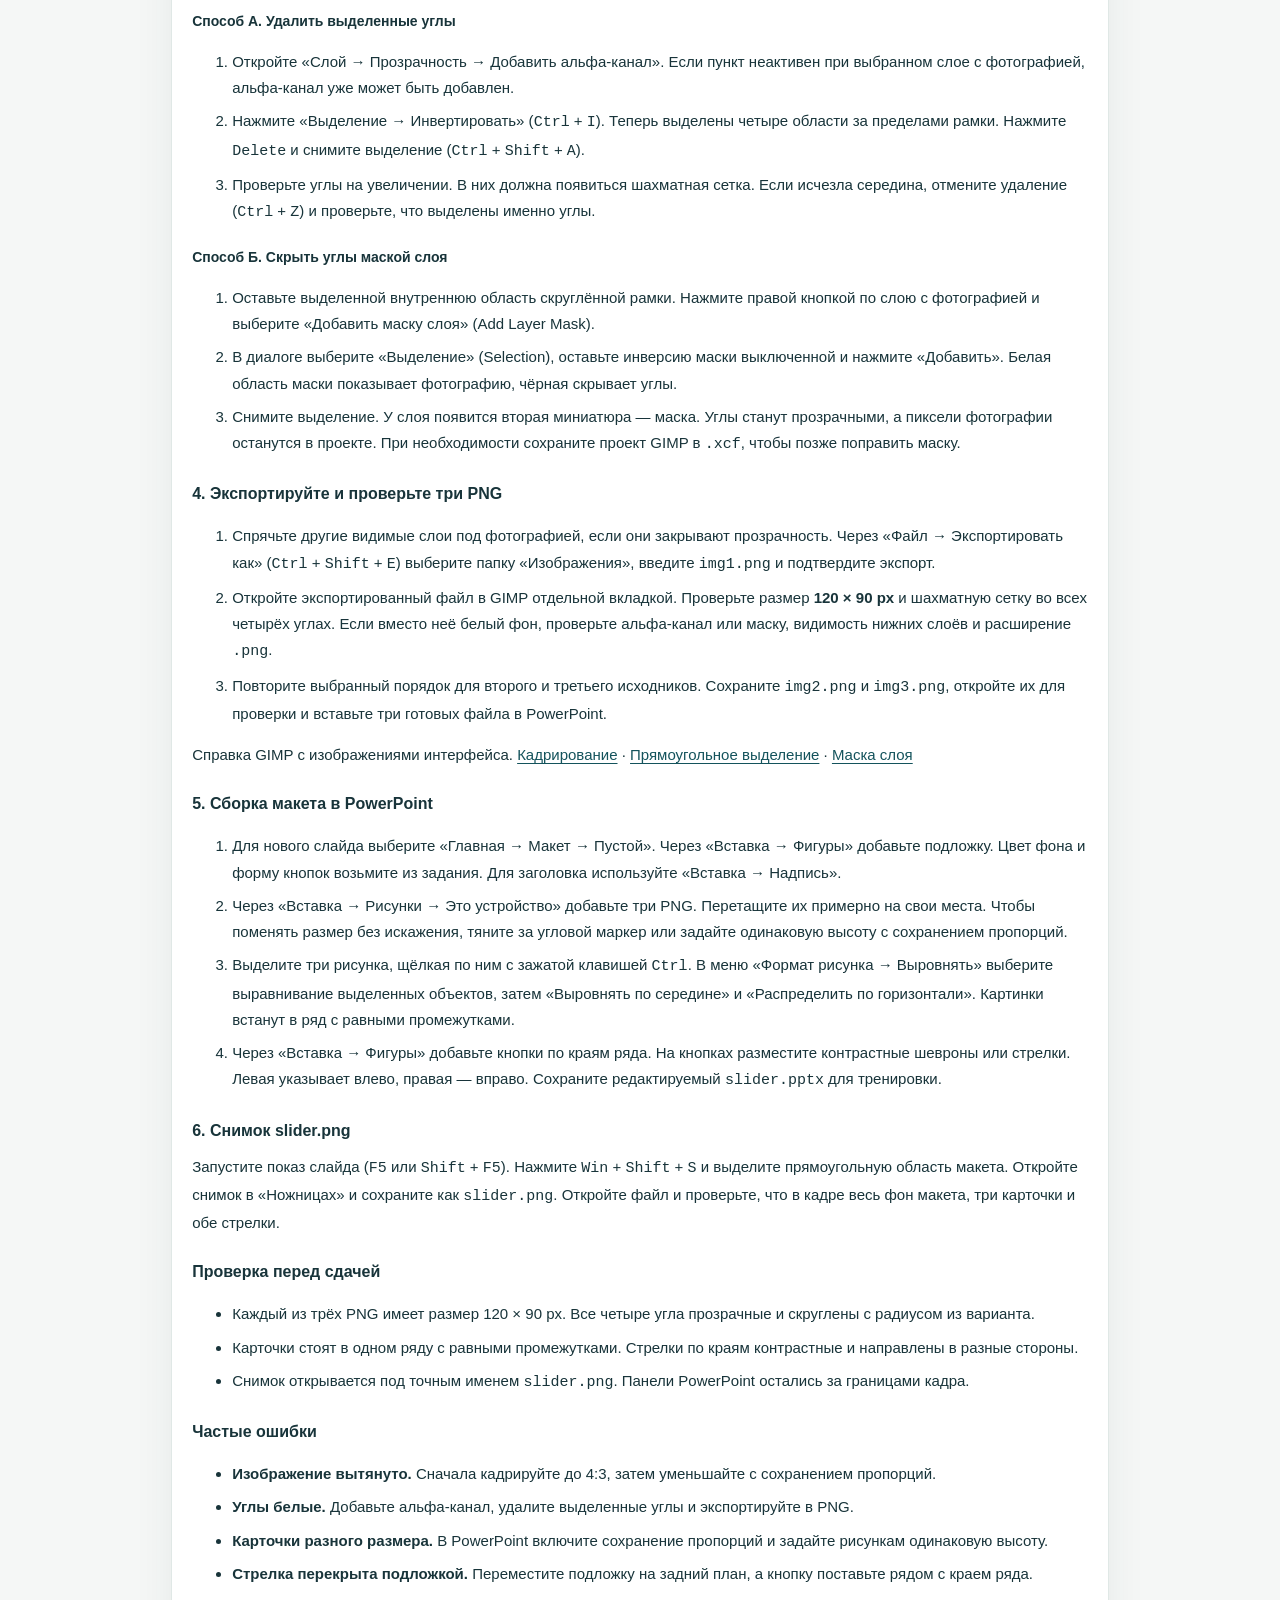
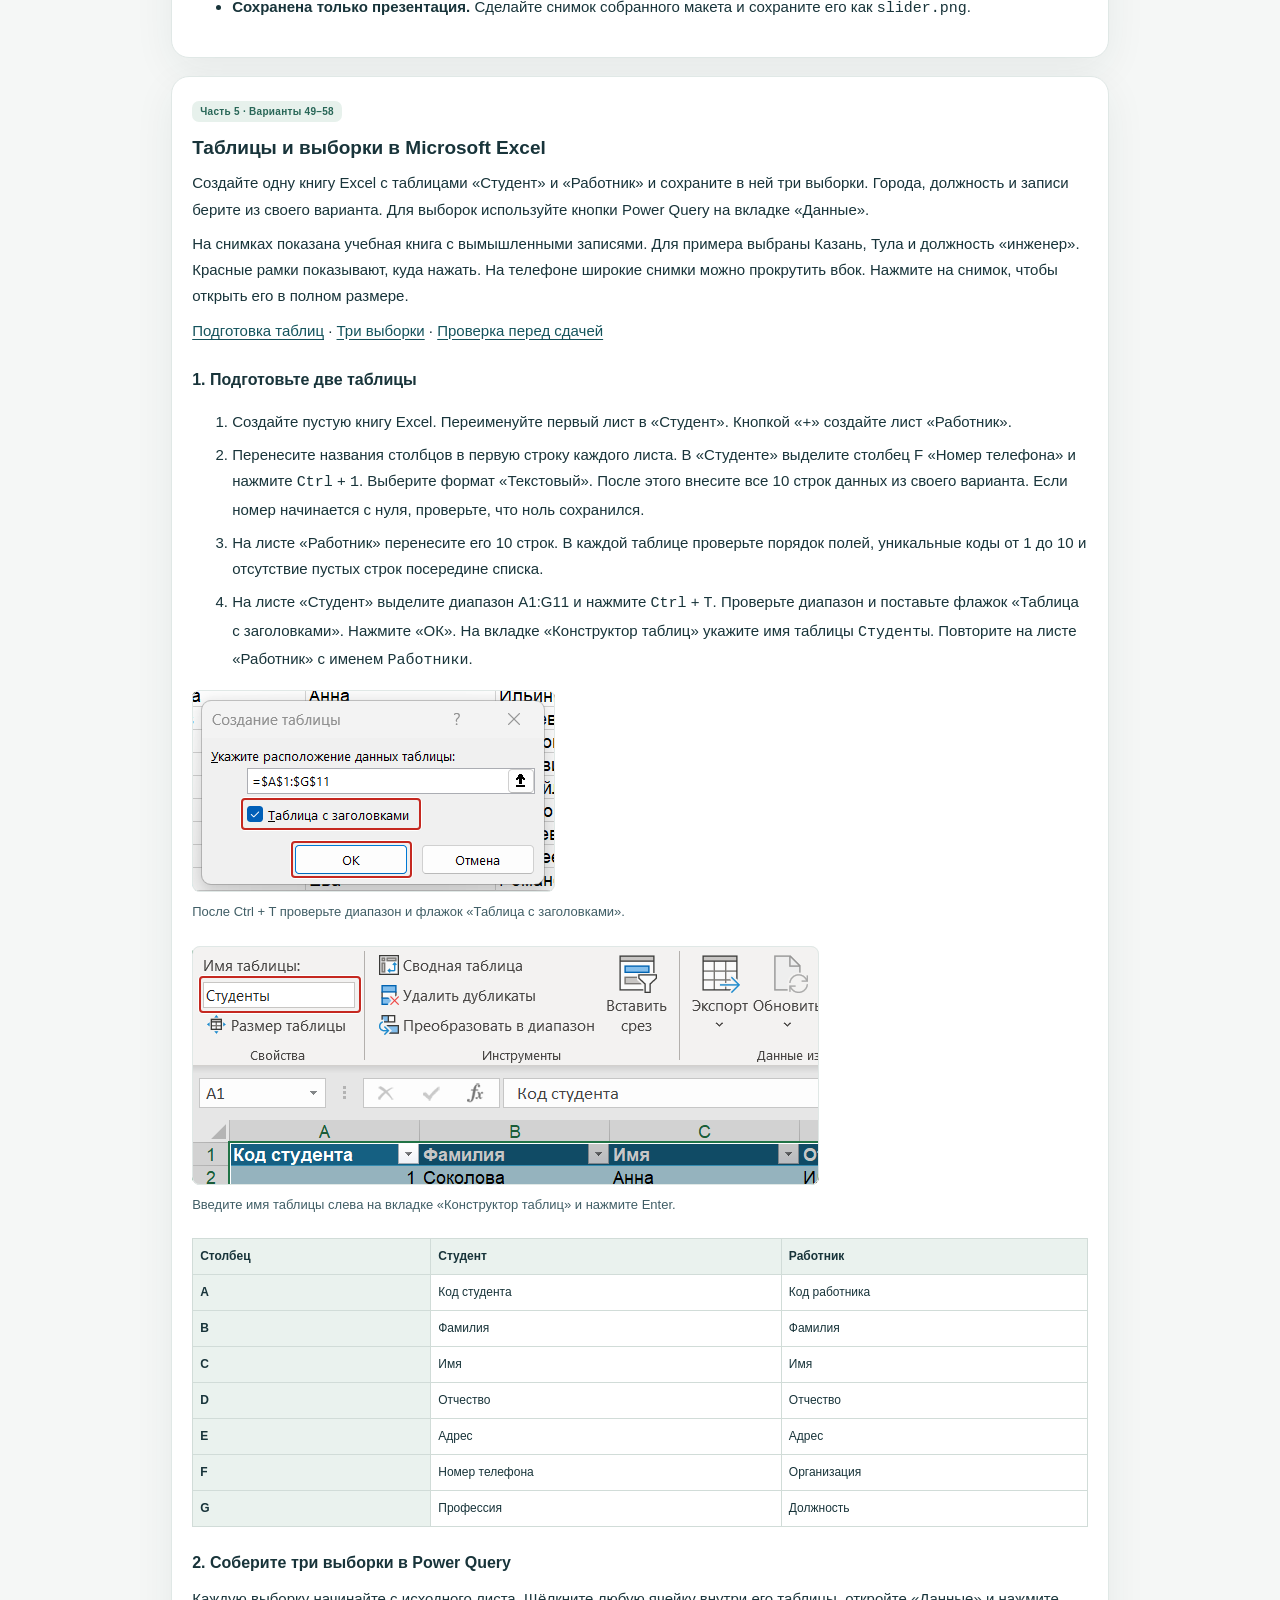
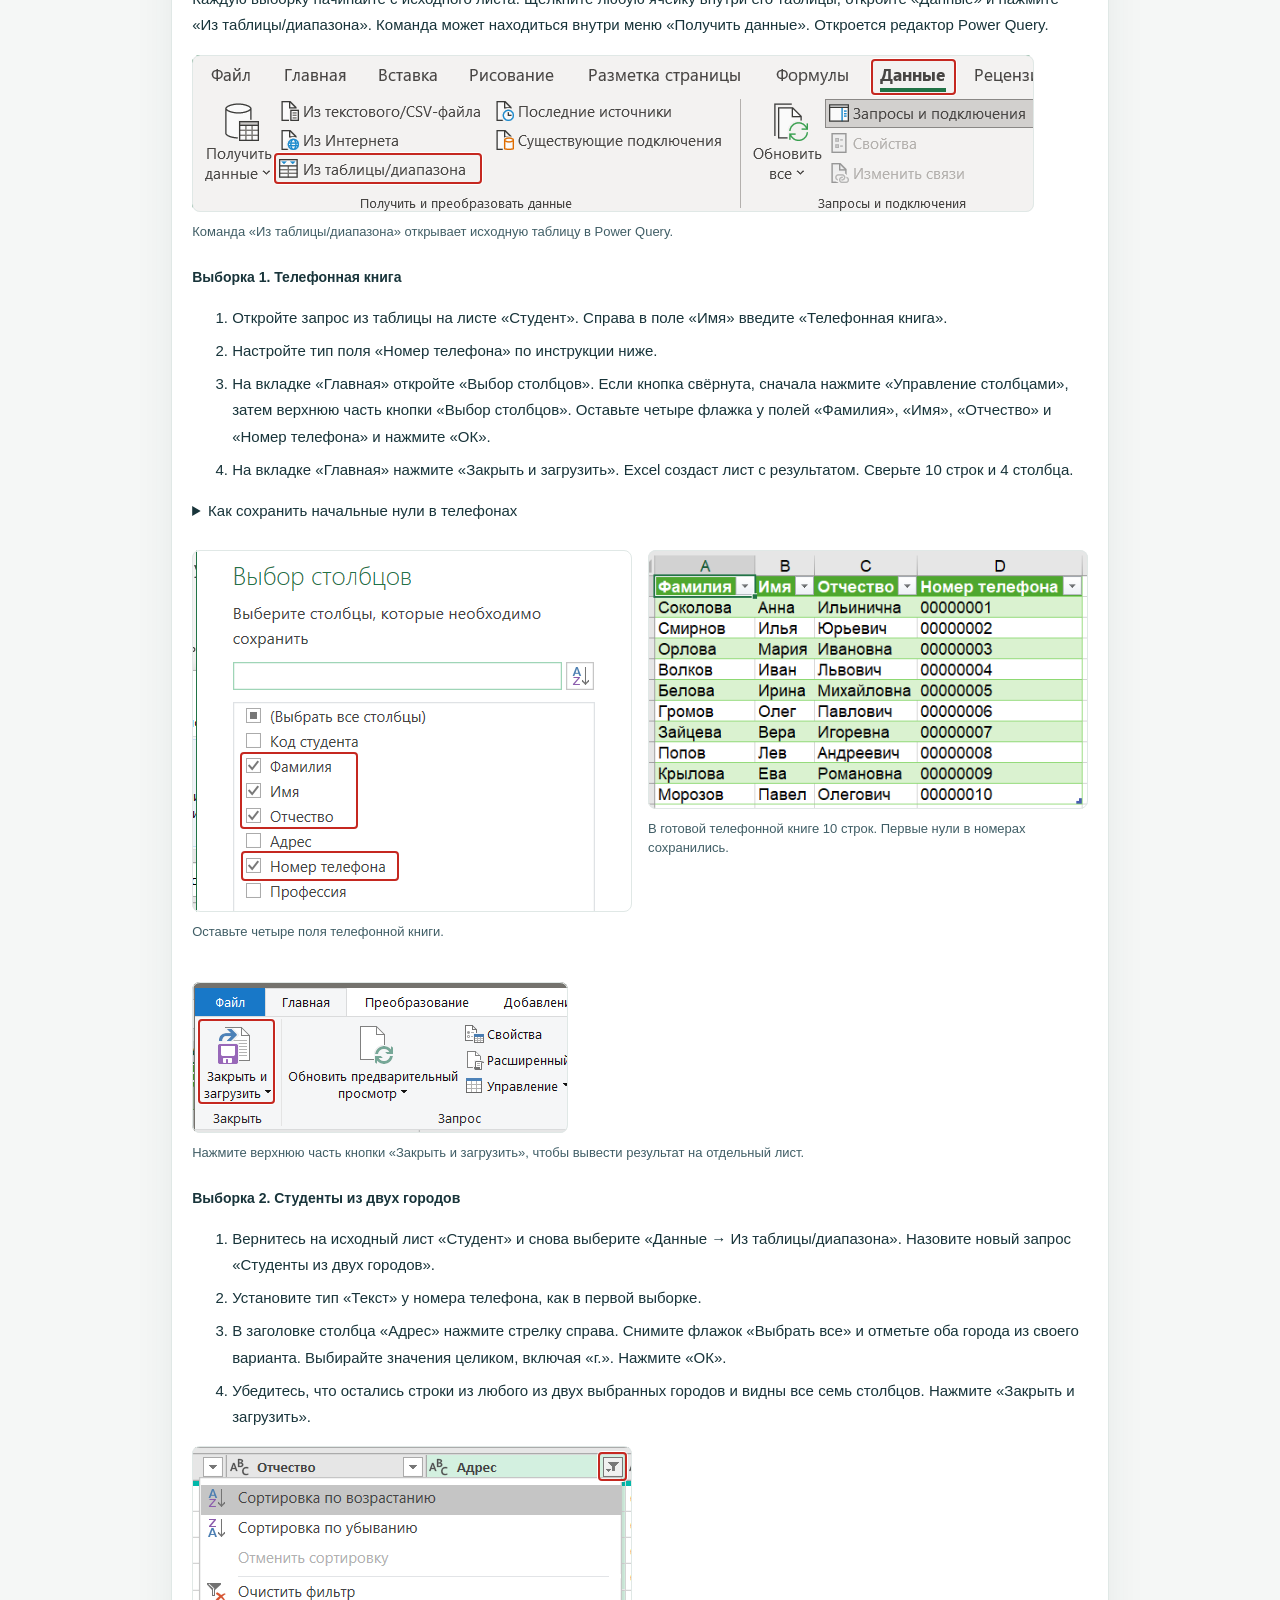
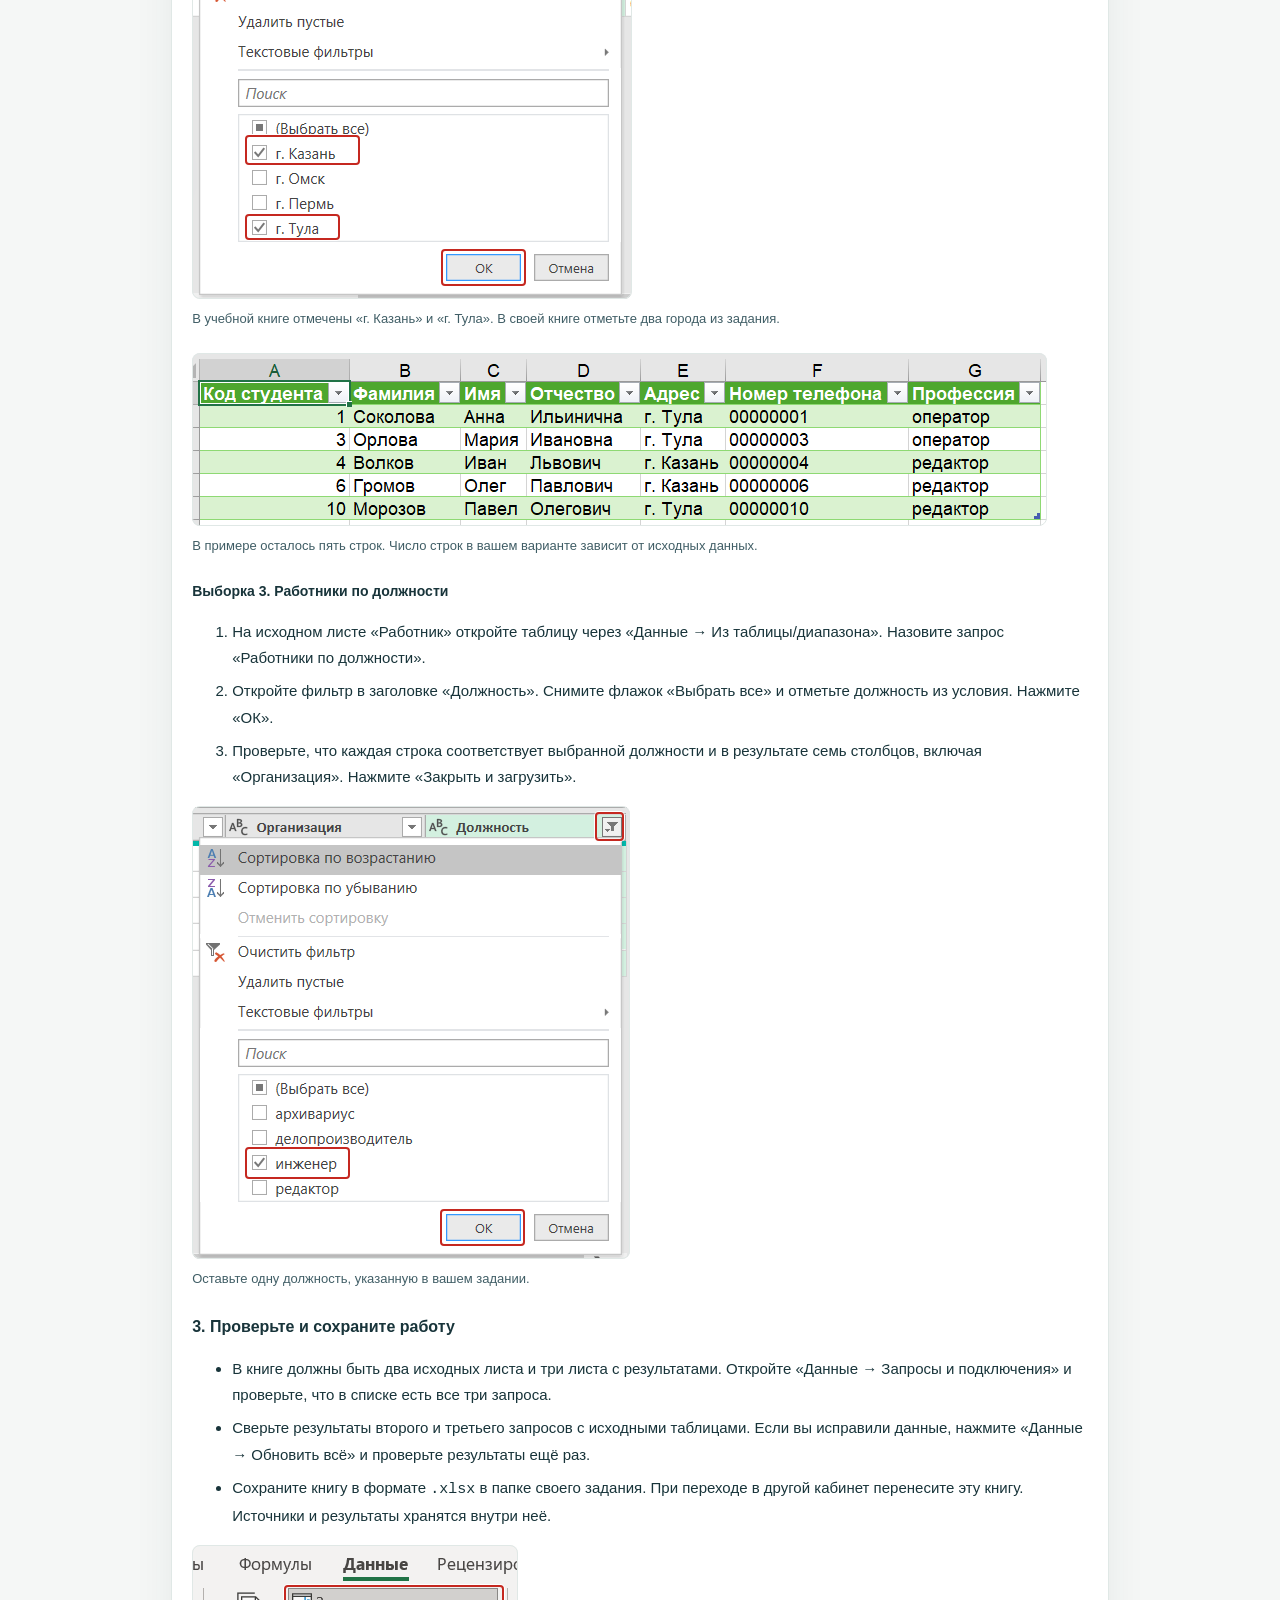
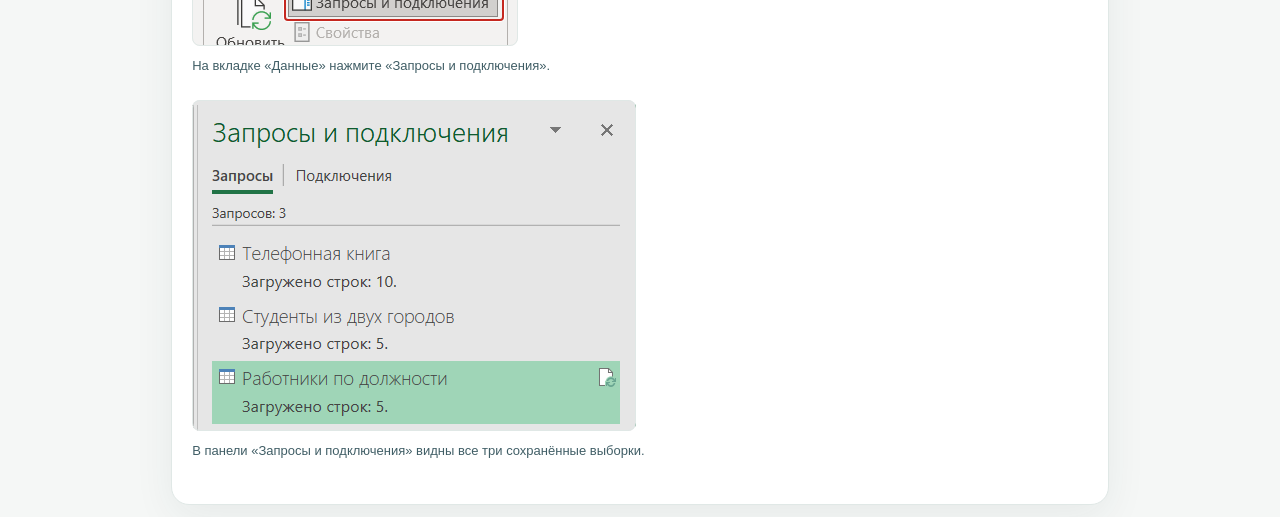
==== commit 45411597: "Highlight Excel controls and remove the Access guide" ====
--- a/methodichki/index.html
+++ b/methodichki/index.html
@@ -4,10 +4,11 @@
   <meta charset="utf-8">
   <meta name="viewport" content="width=device-width, initial-scale=1">
   <meta name="theme-color" content="#0f3e45">
-  <meta name="description" content="Пошаговые методички по Word, слиянию документов, PowerPoint, мобильному слайдеру и выборкам данных в Excel и Access для практики ДЭ 09.01.03.">
+  <meta name="description" content="Пошаговые методички по Word, слиянию документов, PowerPoint, мобильному слайдеру и выборкам данных в Excel для практики ДЭ 09.01.03.">
   <title>Методички по выполнению заданий · Практика ДЭ</title>
-  <link rel="stylesheet" href="../styles.css?v=20261124-3">
+  <link rel="stylesheet" href="../styles.css?v=20261124-4">
   <script src="../site-navigation.js?v=20261109-4" defer></script>
+  <script src="guide-screenshots.js" defer></script>
 </head>
 <body>
   <header class="site-header" data-site-header data-site-root="../" data-section="guides"></header>
@@ -28,7 +29,7 @@
         <li><a href="#merge">Слияние документов в Word</a> <span class="muted">· варианты 19–58</span></li>
         <li><a href="#powerpoint">Презентация в PowerPoint</a> <span class="muted">· варианты 29–58</span></li>
         <li><a href="#slider">Создание мобильного слайдера</a> <span class="muted">· варианты 39–58</span></li>
-        <li><a href="#database">Таблицы и выборки в Microsoft Excel</a> <span class="muted">· варианты 49–58</span> · <a href="#database-access">Методичка по Access</a></li>
+        <li><a href="#database">Таблицы и выборки в Microsoft Excel</a> <span class="muted">· варианты 49–58</span></li>
       </ol>
     </nav>
 
@@ -179,8 +180,8 @@
       <span class="chip">Часть 5 · Варианты 49–58</span>
       <h2>Таблицы и выборки в Microsoft Excel</h2>
       <p>Создайте одну книгу Excel с таблицами «Студент» и «Работник» и сохраните в ней три выборки. Города, должность и записи берите из своего варианта. Для выборок используйте кнопки Power Query на вкладке «Данные».</p>
-      <p>На снимках показана учебная книга с вымышленными записями. Для примера выбраны Казань, Тула и должность «инженер». На телефоне широкие снимки можно прокрутить вбок. Нажмите на снимок, чтобы открыть его в полном размере.</p>
-      <p><a href="#excel-tables">Подготовка таблиц</a> · <a href="#excel-queries">Три выборки</a> · <a href="#excel-check">Проверка перед сдачей</a> · <a href="#database-access">Выполнение в Access</a></p>
+      <p>На снимках показана учебная книга с вымышленными записями. Для примера выбраны Казань, Тула и должность «инженер». Красные рамки показывают, куда нажать. На телефоне широкие снимки можно прокрутить вбок. Нажмите на снимок, чтобы открыть его в полном размере.</p>
+      <p><a href="#excel-tables">Подготовка таблиц</a> · <a href="#excel-queries">Три выборки</a> · <a href="#excel-check">Проверка перед сдачей</a></p>
 
       <h3 id="excel-tables">1. Подготовьте две таблицы</h3>
       <ol>
@@ -190,11 +191,22 @@
         <li>На листе «Студент» выделите диапазон A1:G11 и нажмите <kbd>Ctrl</kbd> + <kbd>T</kbd>. Проверьте диапазон и поставьте флажок «Таблица с заголовками». Нажмите «ОК». На вкладке «Конструктор таблиц» укажите имя таблицы <code>Студенты</code>. Повторите на листе «Работник» с именем <code>Работники</code>.</li>
       </ol>
       <figure class="guide-screenshot">
-        <a href="../assets/guide-excel/create-table.webp?v=20261124-3"><img src="../assets/guide-excel/create-table.webp?v=20261124-3" width="363" height="202" loading="lazy" alt="Диалог «Создание таблицы» с диапазоном A1:G11 и включённым флажком заголовков"></a>
+        <a href="../assets/guide-excel/create-table.webp?v=20261124-3">
+          <span class="guide-screenshot-frame">
+            <img src="../assets/guide-excel/create-table.webp?v=20261124-3" width="363" height="202" loading="lazy" alt="Диалог «Создание таблицы» с диапазоном A1:G11 и включённым флажком заголовков">
+            <span class="guide-screenshot-mark" style="--x:13.5%;--y:53.47%;--w:49.59%;--h:15.84%" aria-hidden="true"></span>
+            <span class="guide-screenshot-mark" style="--x:27.27%;--y:74.75%;--w:33.33%;--h:18.32%" aria-hidden="true"></span>
+          </span>
+        </a>
         <figcaption>После Ctrl + T проверьте диапазон и флажок «Таблица с заголовками».</figcaption>
       </figure>
       <figure class="guide-screenshot">
-        <a href="../assets/guide-excel/table-name.webp?v=20261124-3"><img src="../assets/guide-excel/table-name.webp?v=20261124-3" width="627" height="239" loading="lazy" alt="В левом углу вкладки «Конструктор таблиц» указано имя «Студенты»"></a>
+        <a href="../assets/guide-excel/table-name.webp?v=20261124-3">
+          <span class="guide-screenshot-frame">
+            <img src="../assets/guide-excel/table-name.webp?v=20261124-3" width="627" height="239" loading="lazy" alt="В левом углу вкладки «Конструктор таблиц» указано имя «Студенты»">
+            <span class="guide-screenshot-mark" style="--x:1.12%;--y:12.55%;--w:25.84%;--h:15.48%" aria-hidden="true"></span>
+          </span>
+        </a>
         <figcaption>Введите имя таблицы слева на вкладке «Конструктор таблиц» и нажмите Enter.</figcaption>
       </figure>
       <div class="task-table-wrap">
@@ -215,7 +227,13 @@
       <h3 id="excel-queries">2. Соберите три выборки в Power Query</h3>
       <p>Каждую выборку начинайте с исходного листа. Щёлкните любую ячейку внутри его таблицы, откройте «Данные» и нажмите «Из таблицы/диапазона». Команда может находиться внутри меню «Получить данные». Откроется редактор Power Query.</p>
       <figure class="guide-screenshot">
-        <a href="../assets/guide-excel/from-table.webp?v=20261124-3"><img src="../assets/guide-excel/from-table.webp?v=20261124-3" width="842" height="157" loading="lazy" alt="Команда «Из таблицы/диапазона» слева на вкладке «Данные»"></a>
+        <a href="../assets/guide-excel/from-table.webp?v=20261124-3">
+          <span class="guide-screenshot-frame">
+            <img src="../assets/guide-excel/from-table.webp?v=20261124-3" width="842" height="157" loading="lazy" alt="Команда «Из таблицы/диапазона» слева на вкладке «Данные»">
+            <span class="guide-screenshot-mark" style="--x:80.64%;--y:2.55%;--w:10.1%;--h:22.93%" aria-hidden="true"></span>
+            <span class="guide-screenshot-mark" style="--x:9.74%;--y:62.42%;--w:24.7%;--h:19.75%" aria-hidden="true"></span>
+          </span>
+        </a>
         <figcaption>Команда «Из таблицы/диапазона» открывает исходную таблицу в Power Query.</figcaption>
       </figure>
       <h4>Выборка 1. Телефонная книга</h4>
@@ -235,25 +253,56 @@
         </ol>
         <div class="guide-screenshot-pair">
           <figure class="guide-screenshot">
-            <a href="../assets/guide-excel/type-menu.webp?v=20261124-3"><img src="../assets/guide-excel/type-menu.webp?v=20261124-3" width="260" height="374" loading="lazy" alt="Команда «Текст» в списке типов данных на вкладке «Главная»"></a>
+            <a href="../assets/guide-excel/type-menu.webp?v=20261124-3">
+              <span class="guide-screenshot-frame">
+                <img src="../assets/guide-excel/type-menu.webp?v=20261124-3" width="260" height="374" loading="lazy" alt="Команда «Текст» в списке типов данных на вкладке «Главная»">
+                <span class="guide-screenshot-mark" style="--x:1.92%;--y:1.87%;--w:52.69%;--h:7.75%" aria-hidden="true"></span>
+                <span class="guide-screenshot-mark" style="--x:15%;--y:75.4%;--w:23.85%;--h:8.02%" aria-hidden="true"></span>
+              </span>
+            </a>
             <figcaption>Выберите тип «Текст» на ленте.</figcaption>
           </figure>
           <figure class="guide-screenshot">
-            <a href="../assets/guide-excel/replace-type.webp?v=20261124-3"><img src="../assets/guide-excel/replace-type.webp?v=20261124-3" width="579" height="260" loading="lazy" alt="Диалог изменения типа столбца с кнопкой «Заменить текущее»"></a>
+            <a href="../assets/guide-excel/replace-type.webp?v=20261124-3">
+              <span class="guide-screenshot-frame">
+                <img src="../assets/guide-excel/replace-type.webp?v=20261124-3" width="579" height="260" loading="lazy" alt="Диалог изменения типа столбца с кнопкой «Заменить текущее»">
+                <span class="guide-screenshot-mark" style="--x:31.26%;--y:70.77%;--w:25.56%;--h:15%" aria-hidden="true"></span>
+              </span>
+            </a>
             <figcaption>Нажмите «Заменить текущее», чтобы исправить автоматический шаг.</figcaption>
           </figure>
         </div>
       </details>
       <div class="guide-screenshot-pair">
         <figure class="guide-screenshot">
-          <a href="../assets/guide-excel/choose-columns.webp?v=20261124-3"><img src="../assets/guide-excel/choose-columns.webp?v=20261124-3" width="440" height="362" loading="lazy" alt="В окне «Выбор столбцов» отмечены фамилия, имя, отчество и номер телефона"></a>
+          <a href="../assets/guide-excel/choose-columns.webp?v=20261124-3">
+            <span class="guide-screenshot-frame">
+              <img src="../assets/guide-excel/choose-columns.webp?v=20261124-3" width="440" height="362" loading="lazy" alt="В окне «Выбор столбцов» отмечены фамилия, имя, отчество и номер телефона">
+              <span class="guide-screenshot-mark" style="--x:10.91%;--y:55.8%;--w:26.82%;--h:21.27%" aria-hidden="true"></span>
+              <span class="guide-screenshot-mark" style="--x:11.14%;--y:83.15%;--w:35.91%;--h:8.29%" aria-hidden="true"></span>
+            </span>
+          </a>
           <figcaption>Оставьте четыре поля телефонной книги.</figcaption>
         </figure>
         <figure class="guide-screenshot">
-          <a href="../assets/guide-excel/phone-loaded.webp?v=20261124-3"><img src="../assets/guide-excel/phone-loaded.webp?v=20261124-3" width="488" height="287" loading="lazy" alt="Загруженный лист с десятью строками телефонной книги и номерами с начальными нулями"></a>
+          <a href="../assets/guide-excel/phone-loaded.webp?v=20261124-3">
+            <span class="guide-screenshot-frame">
+              <img src="../assets/guide-excel/phone-loaded.webp?v=20261124-3" width="488" height="287" loading="lazy" alt="Загруженный лист с десятью строками телефонной книги и номерами с начальными нулями">
+            </span>
+          </a>
           <figcaption>В готовой телефонной книге 10 строк. Первые нули в номерах сохранились.</figcaption>
         </figure>
       </div>
+
+      <figure class="guide-screenshot">
+        <a href="../assets/guide-excel/close-and-load.webp">
+          <span class="guide-screenshot-frame">
+            <img src="../assets/guide-excel/close-and-load.webp" width="376" height="151" loading="lazy" alt="Выделена команда «Закрыть и загрузить» на вкладке «Главная» Power Query">
+            <span class="guide-screenshot-mark" style="--x:1.6%;--y:24.5%;--w:20.48%;--h:56.29%" aria-hidden="true"></span>
+          </span>
+        </a>
+        <figcaption>Нажмите верхнюю часть кнопки «Закрыть и загрузить», чтобы вывести результат на отдельный лист.</figcaption>
+      </figure>
       <h4>Выборка 2. Студенты из двух городов</h4>
       <ol>
         <li>Вернитесь на исходный лист «Студент» и снова выберите «Данные → Из таблицы/диапазона». Назовите новый запрос «Студенты из двух городов».</li>
@@ -262,11 +311,23 @@
         <li>Убедитесь, что остались строки из любого из двух выбранных городов и видны все семь столбцов. Нажмите «Закрыть и загрузить».</li>
       </ol>
       <figure class="guide-screenshot">
-        <a href="../assets/guide-excel/cities-filter.webp?v=20261124-3"><img src="../assets/guide-excel/cities-filter.webp?v=20261124-3" width="440" height="453" loading="lazy" alt="В фильтре столбца «Адрес» отмечены Казань и Тула"></a>
+        <a href="../assets/guide-excel/cities-filter.webp?v=20261124-3">
+          <span class="guide-screenshot-frame">
+            <img src="../assets/guide-excel/cities-filter.webp?v=20261124-3" width="440" height="453" loading="lazy" alt="В фильтре столбца «Адрес» отмечены Казань и Тула">
+            <span class="guide-screenshot-mark" style="--x:92.27%;--y:1.32%;--w:6.59%;--h:6.4%" aria-hidden="true"></span>
+            <span class="guide-screenshot-mark" style="--x:12.05%;--y:63.8%;--w:26.14%;--h:6.62%" aria-hidden="true"></span>
+            <span class="guide-screenshot-mark" style="--x:12.05%;--y:81.24%;--w:21.59%;--h:5.74%" aria-hidden="true"></span>
+            <span class="guide-screenshot-mark" style="--x:56.59%;--y:88.96%;--w:19.32%;--h:8.17%" aria-hidden="true"></span>
+          </span>
+        </a>
         <figcaption>В учебной книге отмечены «г. Казань» и «г. Тула». В своей книге отметьте два города из задания.</figcaption>
       </figure>
       <figure class="guide-screenshot">
-        <a href="../assets/guide-excel/cities-loaded.webp?v=20261124-3"><img src="../assets/guide-excel/cities-loaded.webp?v=20261124-3" width="855" height="173" loading="lazy" alt="Лист с пятью учебными записями студентов из Казани и Тулы и семью столбцами"></a>
+        <a href="../assets/guide-excel/cities-loaded.webp?v=20261124-3">
+          <span class="guide-screenshot-frame">
+            <img src="../assets/guide-excel/cities-loaded.webp?v=20261124-3" width="855" height="173" loading="lazy" alt="Лист с пятью учебными записями студентов из Казани и Тулы и семью столбцами">
+          </span>
+        </a>
         <figcaption>В примере осталось пять строк. Число строк в вашем варианте зависит от исходных данных.</figcaption>
       </figure>
       <h4>Выборка 3. Работники по должности</h4>
@@ -276,7 +337,14 @@
         <li>Проверьте, что каждая строка соответствует выбранной должности и в результате семь столбцов, включая «Организация». Нажмите «Закрыть и загрузить».</li>
       </ol>
       <figure class="guide-screenshot">
-        <a href="../assets/guide-excel/position-filter.webp?v=20261124-3"><img src="../assets/guide-excel/position-filter.webp?v=20261124-3" width="438" height="453" loading="lazy" alt="В фильтре столбца «Должность» отмечен только «инженер»"></a>
+        <a href="../assets/guide-excel/position-filter.webp?v=20261124-3">
+          <span class="guide-screenshot-frame">
+            <img src="../assets/guide-excel/position-filter.webp?v=20261124-3" width="438" height="453" loading="lazy" alt="В фильтре столбца «Должность» отмечен только «инженер»">
+            <span class="guide-screenshot-mark" style="--x:92.01%;--y:1.32%;--w:6.62%;--h:6.4%" aria-hidden="true"></span>
+            <span class="guide-screenshot-mark" style="--x:12.1%;--y:75.28%;--w:23.97%;--h:7.06%" aria-hidden="true"></span>
+            <span class="guide-screenshot-mark" style="--x:56.62%;--y:88.96%;--w:19.41%;--h:8.17%" aria-hidden="true"></span>
+          </span>
+        </a>
         <figcaption>Оставьте одну должность, указанную в вашем задании.</figcaption>
       </figure>
 
@@ -286,154 +354,34 @@
         <li>Сверьте результаты второго и третьего запросов с исходными таблицами. Если вы исправили данные, нажмите «Данные → Обновить всё» и проверьте результаты ещё раз.</li>
         <li>Сохраните книгу в формате <code>.xlsx</code> в папке своего задания. При переходе в другой кабинет перенесите эту книгу. Источники и результаты хранятся внутри неё.</li>
       </ul>
-      <figure class="guide-screenshot">
-        <a href="../assets/guide-excel/all-queries.webp?v=20261124-3"><img src="../assets/guide-excel/all-queries.webp?v=20261124-3" width="444" height="331" loading="lazy" alt="Панель «Запросы и подключения» со списком трёх загруженных запросов"></a>
+
+      <figure class="guide-screenshot">
+        <a href="../assets/guide-excel/queries-command.webp">
+          <span class="guide-screenshot-frame">
+            <img src="../assets/guide-excel/queries-command.webp" width="326" height="101" loading="lazy" alt="Выделена кнопка «Запросы и подключения» на вкладке «Данные»">
+            <span class="guide-screenshot-mark" style="--x:28.22%;--y:39.6%;--w:67.48%;--h:35.64%" aria-hidden="true"></span>
+          </span>
+        </a>
+        <figcaption>На вкладке «Данные» нажмите «Запросы и подключения».</figcaption>
+      </figure>
+      <figure class="guide-screenshot">
+        <a href="../assets/guide-excel/all-queries.webp">
+          <span class="guide-screenshot-frame">
+            <img src="../assets/guide-excel/all-queries.webp" width="444" height="331" loading="lazy" alt="Панель «Запросы и подключения» со списком трёх загруженных запросов">
+          </span>
+        </a>
         <figcaption>В панели «Запросы и подключения» видны все три сохранённые выборки.</figcaption>
       </figure>
-    </section>
-
-    <section class="card task-content" id="database-access">
-      <span class="chip">Часть 5 · Варианты 49–58</span>
-      <h2>Создание базы данных в Microsoft Access</h2>
-      <p><a class="btn" href="access-database.docx" download>Скачать методичку по Access · DOCX</a></p>
-      <p><a href="#access-tables">Создание таблиц</a> · <a href="#access-design">Запросы в конструкторе</a> · <a href="#access-wizard">Запросы в мастере</a> · <a href="#access-check">Проверка перед сдачей</a></p>
-      <p>Шифр КИМ 09.01.03-2-2027. Профессия 09.01.03 «Оператор информационных систем и ресурсов».</p>
-      <p>В Microsoft Access создайте файл MDB с таблицами «Студент» и «Работник» и сохраните в нём три запроса. В образце КИМ и в вариантах 49–58 в каждой таблице по 10 записей. Для фильтров используйте города и должность из своего варианта.</p>
-      <h4>Что требуется по КИМ</h4>
-      <ol>
-      <li>Создайте новую базу в офисной СУБД. Создайте и заполните две таблицы по образцу.</li>
-      <li>Сохраните три запроса. Первый выводит телефонную книгу всех студентов. Второй показывает студентов из Москвы или Тулы. Третий выбирает работников с должностью секретаря.</li>
-      <li>Сохраните файл базы в папке на рабочем столе по схеме «Фамилия_№задания». Для задания 2 это, например, «Иванов_2».</li>
-      </ol>
-      <p>Образец приведён в томе 1 КИМ на с. 34–36. Методические рекомендации на с. 2 называют три запроса на выборку. Телефонную книгу также сохраните как запрос.</p>
-      <h4>Работа в Microsoft Access</h4>
-      <p>Запросы можно создать без SQL. Конструктор описан на с. 4, мастер простых запросов — на с. 6.</p>
-      <h4>Какие материалы открыть</h4>
-      <p>В образце КИМ книга «Таблицы_ОЗ.xlsx» находится во вложенном архиве к заданию 2 в папке «БУ». На с. 3 этой методички приведены строки образца. Для вариантов 49–58 берите обе таблицы из своего варианта.</p>
-      <p>В Access формат новой базы по умолчанию обычно ACCDB. Выбор формата Access 2002–2003 создаст настоящий MDB. Переименование расширения оставляет внутренний формат файла прежним.</p>
-      <p><br></p>
-      <h3 id="access-tables">Создание базы и полей в Access</h3>
-      <h4>Получите файл MDB</h4>
-      <ol>
-      <li>Создайте папку «Фамилия_2» на рабочем столе, подставив свою фамилию.</li>
-      <li>В Access откройте «Файл → Параметры → Общие». В разделе создания баз данных найдите формат по умолчанию для пустой базы и выберите Access 2002–2003. Нажмите «ОК».</li>
-      <li>Откройте «Файл → Создать → Пустая база данных». Введите имя «База данных» и через значок папки выберите рабочую папку. Нажмите «Создать». Проверьте расширение в проводнике.</li>
-      <li>Если база уже создана в ACCDB, закройте открытые таблицы и запросы. Через «Файл → Сохранить как → Сохранить базу данных как» выберите «База данных Access 2002–2003». Сохраните копию в рабочую папку и продолжайте в MDB.</li>
-      </ol>
-      <h4>Создайте две таблицы в конструкторе</h4>
-      <ol>
-      <li>Через «Создание → Конструктор таблиц» откройте пустую структуру. Если Access сразу создал пустую «Таблица1», закройте её без сохранения.</li>
-      <li>Заполните имена полей и выберите типы по таблице ниже. Для обоих полей с кодом выберите «Числовой» и в свойствах укажите размер «Длинное целое». Коды 1–10 вы внесёте сами.</li>
-      <li>Выделите строку кода за серый край слева. Нажмите «Ключевое поле» на ленте. Рядом с кодом появится значок ключа. Сохраните таблицу через Ctrl+S и задайте ей точное имя. Повторите для второй таблицы.</li>
-      </ol>
-      <div class="task-table-wrap"><table class="task-table"><thead><tr><th scope="col"><strong>№</strong></th><th scope="col"><strong>Поле в таблице Студент</strong></th><th scope="col"><strong>Поле в таблице Работник</strong></th><th scope="col"><strong>Тип данных Access</strong></th></tr></thead><tbody><tr><td><strong>1</strong></td><td><strong>Код студента</strong></td><td><strong>Код работника</strong></td><td><strong>Числовой • длинное целое</strong></td></tr><tr><td><strong>2</strong></td><td><strong>Фамилия</strong></td><td><strong>Фамилия</strong></td><td><strong>Короткий текст</strong></td></tr><tr><td><strong>3</strong></td><td><strong>Имя</strong></td><td><strong>Имя</strong></td><td><strong>Короткий текст</strong></td></tr><tr><td><strong>4</strong></td><td><strong>Отчество</strong></td><td><strong>Отчество</strong></td><td><strong>Короткий текст</strong></td></tr><tr><td><strong>5</strong></td><td><strong>Адрес</strong></td><td><strong>Адрес</strong></td><td><strong>Короткий текст</strong></td></tr><tr><td><strong>6</strong></td><td><strong>Номер телефона</strong></td><td><strong>Организация</strong></td><td><strong>Короткий текст</strong></td></tr><tr><td><strong>7</strong></td><td><strong>Профессия</strong></td><td><strong>Должность</strong></td><td><strong>Короткий текст</strong></td></tr></tbody></table></div>
-      <p><strong>Почему телефон хранится как текст.</strong> Телефон служит для набора номера. Короткий текст сохраняет начальный ноль в номере 06291972. Для телефона достаточно длины 20 символов, у остальных текстовых полей можно оставить длину по умолчанию.</p>
-      <p><strong>Как устроены ключи.</strong> Код однозначно определяет запись внутри своей таблицы. Код 1 может встречаться в обеих таблицах. Это разные списки, и для трёх выборок достаточно обращаться к каждой таблице отдельно.</p>
-      <p><br></p>
-      <h3>Заполнение двух таблиц</h3>
-      <h4>Вставьте строки из Excel</h4>
-      <ol>
-      <li>Для образца откройте лист «Студент» в книге «Таблицы_ОЗ.xlsx». Для вариантов 49–58 перенесите свою таблицу «Студент» в Excel. Скопируйте A2:G11, то есть 10 строк без заголовков.</li>
-      <li>В Access откройте таблицу «Студент» в режиме таблицы. Проверьте порядок семи столбцов. Выберите «Главная → Вставить → Добавить записи» (Paste Append) и подтвердите добавление 10 строк. Повторите для листа и таблицы «Работник».</li>
-      <li>Проверьте, что в обеих таблицах по 10 строк с кодами от 1 до 10. В образце КИМ в строке 7 студента Захарова введите 06291972, если из Excel вставилось 6291972. Перейдите на другую строку, чтобы Access сохранил исправление.</li>
-      </ol>
-      <p>Если вставка блоком не сработала, заполните строки вручную. В режиме таблицы вводите значение и нажимайте Tab для перехода вправо. После последнего поля перейдите на следующую строку.</p>
-      <h4>Студент</h4>
-      <div class="task-table-wrap"><table class="task-table"><thead><tr><th scope="col"><strong>Код</strong></th><th scope="col"><strong>Фамилия</strong></th><th scope="col"><strong>Имя</strong></th><th scope="col"><strong>Отчество</strong></th><th scope="col"><strong>Адрес</strong></th><th scope="col"><strong>Телефон</strong></th><th scope="col"><strong>Профессия</strong></th></tr></thead><tbody><tr><td><strong>1</strong></td><td><strong>Громов</strong></td><td><strong>Лев</strong></td><td><strong>Дмитриевич</strong></td><td><strong>г. Тула</strong></td><td><strong>10123337</strong></td><td><strong>администратор</strong></td></tr><tr><td><strong>2</strong></td><td><strong>Сергеев</strong></td><td><strong>Лев</strong></td><td><strong>Кириллович</strong></td><td><strong>г. Москва</strong></td><td><strong>79954682</strong></td><td><strong>технолог</strong></td></tr><tr><td><strong>3</strong></td><td><strong>Сидорова</strong></td><td><strong>Ульяна</strong></td><td><strong>Даниэльевна</strong></td><td><strong>г. Белев</strong></td><td><strong>36077386</strong></td><td><strong>бухгалтер</strong></td></tr><tr><td><strong>4</strong></td><td><strong>Коновалова</strong></td><td><strong>Аделина</strong></td><td><strong>Тимофеевна</strong></td><td><strong>г. Волгоград</strong></td><td><strong>69682364</strong></td><td><strong>бухгалтер</strong></td></tr><tr><td><strong>5</strong></td><td><strong>Смирнов</strong></td><td><strong>Павел</strong></td><td><strong>Михайлович</strong></td><td><strong>г. Москва</strong></td><td><strong>31621554</strong></td><td><strong>технолог</strong></td></tr><tr><td><strong>6</strong></td><td><strong>Петров</strong></td><td><strong>Илья</strong></td><td><strong>Робертович</strong></td><td><strong>г. Люберцы</strong></td><td><strong>23539715</strong></td><td><strong>повар</strong></td></tr><tr><td><strong>7</strong></td><td><strong>Захаров</strong></td><td><strong>Сергей</strong></td><td><strong>Егорович</strong></td><td><strong>г. Люберцы</strong></td><td><strong>06291972</strong></td><td><strong>технолог</strong></td></tr><tr><td><strong>8</strong></td><td><strong>Бирюкова</strong></td><td><strong>Владислава</strong></td><td><strong>Артёмовна</strong></td><td><strong>г. Москва</strong></td><td><strong>47636580</strong></td><td><strong>бухгалтер</strong></td></tr><tr><td><strong>9</strong></td><td><strong>Крючков</strong></td><td><strong>Максим</strong></td><td><strong>Алексеевич</strong></td><td><strong>г. Волгоград</strong></td><td><strong>62900041</strong></td><td><strong>слесарь</strong></td></tr><tr><td><strong>10</strong></td><td><strong>Николаева</strong></td><td><strong>Елизавета</strong></td><td><strong>Михайловна</strong></td><td><strong>г. Волгоград</strong></td><td><strong>48757127</strong></td><td><strong>повар</strong></td></tr></tbody></table></div>
-      <h4>Работник</h4>
-      <div class="task-table-wrap"><table class="task-table"><thead><tr><th scope="col"><strong>Код</strong></th><th scope="col"><strong>Фамилия</strong></th><th scope="col"><strong>Имя</strong></th><th scope="col"><strong>Отчество</strong></th><th scope="col"><strong>Адрес</strong></th><th scope="col"><strong>Организация</strong></th><th scope="col"><strong>Должность</strong></th></tr></thead><tbody><tr><td><strong>1</strong></td><td><strong>Денисов</strong></td><td><strong>Максим</strong></td><td><strong>Данилович</strong></td><td><strong>г. Липецк</strong></td><td><strong>Машхолдинг</strong></td><td><strong>директор</strong></td></tr><tr><td><strong>2</strong></td><td><strong>Карасева</strong></td><td><strong>Стефания</strong></td><td><strong>Богдановна</strong></td><td><strong>г. Волгоград</strong></td><td><strong>Еврохим</strong></td><td><strong>бухгалтер</strong></td></tr><tr><td><strong>3</strong></td><td><strong>Романов</strong></td><td><strong>Лев</strong></td><td><strong>Михайлович</strong></td><td><strong>г. Волгоград</strong></td><td><strong>Евроцемент</strong></td><td><strong>бухгалтер</strong></td></tr><tr><td><strong>4</strong></td><td><strong>Смирнова</strong></td><td><strong>Ульяна</strong></td><td><strong>Даниловна</strong></td><td><strong>г. Волгоград</strong></td><td><strong>Северстальтранс</strong></td><td><strong>инженер</strong></td></tr><tr><td><strong>5</strong></td><td><strong>Белкина</strong></td><td><strong>Елизавета</strong></td><td><strong>Лукинична</strong></td><td><strong>г. Люберцы</strong></td><td><strong>Рольф</strong></td><td><strong>секретарь</strong></td></tr><tr><td><strong>6</strong></td><td><strong>Федорова</strong></td><td><strong>Айлин</strong></td><td><strong>Данииловна</strong></td><td><strong>г. Люберцы</strong></td><td><strong>Евросервис</strong></td><td><strong>продавец</strong></td></tr><tr><td><strong>7</strong></td><td><strong>Леонтьева</strong></td><td><strong>Ева</strong></td><td><strong>Давидовна</strong></td><td><strong>г. Москва</strong></td><td><strong>Трансстрой</strong></td><td><strong>бухгалтер</strong></td></tr><tr><td><strong>8</strong></td><td><strong>Петрова</strong></td><td><strong>Александра</strong></td><td><strong>Романовна</strong></td><td><strong>г. Москва</strong></td><td><strong>Фосагро</strong></td><td><strong>бухгалтер</strong></td></tr><tr><td><strong>9</strong></td><td><strong>Корнеев</strong></td><td><strong>Роман</strong></td><td><strong>Даниилович</strong></td><td><strong>г. Москва</strong></td><td><strong>Русснефть</strong></td><td><strong>инженер</strong></td></tr><tr><td><strong>10</strong></td><td><strong>Морозов</strong></td><td><strong>Дмитрий</strong></td><td><strong>Денисович</strong></td><td><strong>г. Тула</strong></td><td><strong>Цифроград</strong></td><td><strong>продавец</strong></td></tr></tbody></table></div>
-      <p>Источник строк — образец на с. 35–36 КИМ и книга «Таблицы_ОЗ.xlsx». В базе используйте полные имена полей из схемы на с. 2.</p>
-      <p><br></p>
-      <h3 id="access-design">Три запроса в конструкторе Access</h3>
-      <p>Запрос сохраняет поля и условия отбора. При повторном открытии он строит результат из текущих данных. Для каждого из трёх запросов создавайте отдельный объект.</p>
-      <h4>Как открыть и сохранить запрос</h4>
-      <ol>
-      <li>На вкладке «Создание» выберите «Конструктор запросов». В панели «Добавление таблиц» выберите одну таблицу, указанную ниже, и нажмите «Добавить». Закройте вспомогательную панель, если она мешает.</li>
-      <li>Чтобы добавить поле в нижнюю сетку, дважды щёлкните по нему в списке полей таблицы. Проверьте галочку «Вывод на экран» у нужных столбцов.</li>
-      <li>Введите условие в строку «Условие отбора» под нужным полем. Выполните запрос кнопкой «Выполнить» с красным восклицательным знаком. Чтобы поправить запрос, вернитесь в конструктор через «Вид».</li>
-      <li>Нажмите Ctrl+S. Введите имя запроса. Убедитесь, что оно появилось слева в разделе «Запросы», затем закройте вкладку.</li>
-      </ol>
-      <h4>Запрос 1 Телефонная книга</h4>
-      <ul>
-      <li>Источник — «Студент». Добавьте «Фамилия», «Имя», «Отчество» и «Номер телефона».</li>
-      <li>Оставьте строку условия пустой. Под «Фамилия» выберите сортировку «По возрастанию». Сохраните как «Телефонная книга».</li>
-      <li>Ожидается 10 строк и 4 столбца. Проверьте телефон Захарова с начальным нулём.</li>
-      </ul>
-      <h4>Запрос 2 Студенты из Москвы и Тулы</h4>
-      <ul>
-      <li>Источник — «Студент». Добавьте все семь полей. Для удобной проверки выберите сортировку кода по возрастанию.</li>
-      <li>Под полем «Адрес» в строке «Условие отбора» введите &quot;г. Москва&quot;. Под тем же полем строкой ниже, в строке «Или», введите &quot;г. Тула&quot;. Условия берутся из значений в таблице, включая «г.» и пробел.</li>
-      <li>Сохраните как «Студенты Москва и Тула». По образцу получится четыре записи с кодами 1, 2, 5 и 8.</li>
-      </ul>
-      <h4>Запрос 3 Работники секретари</h4>
-      <ul>
-      <li>Источник — «Работник». Добавьте все семь полей, в том числе «Организация» и «Должность».</li>
-      <li>Под полем «Должность» в строке «Условие отбора» введите &quot;секретарь&quot;. Сохраните как «Работники секретари».</li>
-      <li>По образцу получится одна запись. Код 5, Белкина Елизавета Лукинична, организация «Рольф».</li>
-      </ul>
-      <p><strong>Как убедиться, что запрос сохранён.</strong> Закройте вкладку запроса и снова откройте его двойным щелчком в списке «Запросы». Фильтр, включённый прямо в таблице, отдельного запроса не создаёт.</p>
-      <p><br></p>
-      <h3>Готовые запросы в режиме SQL</h3>
-      <p>Этот способ заменяет создание запросов мышью. Таблицы предварительно должны быть заполнены. Для каждого блока создайте отдельный запрос. Если на экзамене значения в таблицах другие, используйте города и должность из вашего задания.</p>
-      <ol>
-      <li>В Access выберите «Создание → Конструктор запросов». Если появилась панель добавления таблиц, закройте её.</li>
-      <li>В меню «Вид» выберите «Режим SQL». Выделите исходный текст в редакторе и замените его одним блоком ниже. Квадратные скобки относятся к именам, одинарные прямые кавычки — к текстовым значениям.</li>
-      <li>Нажмите «Выполнить». Сверьте результат и нажмите Ctrl+S. Укажите соответствующее имя запроса. Для следующего блока откройте новый конструктор.</li>
-      </ol>
-      <h4>Телефонная книга</h4>
-      <pre class="task-sql"><code>SELECT [Фамилия], [Имя], [Отчество], [Номер телефона]
-      FROM [Студент]
-      ORDER BY [Фамилия], [Имя], [Отчество];</code></pre>
-      <p>Строк по образцу — 10.</p>
-      <h4>Студенты Москва и Тула</h4>
-      <pre class="task-sql"><code>SELECT *
-      FROM [Студент]
-      WHERE [Адрес] IN (&#x27;г. Москва&#x27;, &#x27;г. Тула&#x27;)
-      ORDER BY [Код студента];</code></pre>
-      <p>Строк по образцу — 4.</p>
-      <h4>Работники секретари</h4>
-      <pre class="task-sql"><code>SELECT *
-      FROM [Работник]
-      WHERE [Должность] = &#x27;секретарь&#x27;
-      ORDER BY [Код работника];</code></pre>
-      <p>Строк по образцу — 1.</p>
-      <p><strong>Что проверять в SQL.</strong> SELECT задаёт поля, FROM выбирает таблицу, WHERE отбирает строки, ORDER BY задаёт порядок. Звёздочка выводит все поля таблицы. IN находит строку, если адрес совпадает хотя бы с одним значением в списке.</p>
-      <p>Если открывается окно ввода параметра, проверьте написание имени поля и таблицы. Если запрос работает, но результат пуст, сравните текст в WHERE с фактическими значениями в таблице.</p>
-      <h3 id="access-wizard">Мастер простых запросов в Access</h3>
-      <p>Этот способ удобен, если вы хотите сначала выбрать поля из списка. Мастер создаёт запрос, а условия и сортировку можно задать в его конструкторе. Выполните шаги 1–4 отдельно для каждой выборки.</p>
-      <ol>
-      <li>Откройте «Создание → Мастер запросов». Выберите «Простой запрос» (Simple Query Wizard) и нажмите «ОК».</li>
-      <li>В списке «Таблицы и запросы» выберите нужную таблицу. Двойным щелчком или кнопкой «&gt;» перенесите нужные поля в список выбранных. Чтобы перенести все семь полей сразу, нажмите «&gt;&gt;». Нажмите «Далее».</li>
-      <li>Если мастер предлагает подробный или итоговый запрос, выберите подробный. На последнем экране введите имя запроса, выберите вариант изменения его структуры и нажмите «Готово». Откроется конструктор. Если вы уже открыли результат, щёлкните правой кнопкой по имени запроса слева и выберите «Конструктор».</li>
-      <li>Заполните строки в нижней сетке по инструкции ниже. Нажмите «Выполнить» с красным восклицательным знаком и проверьте результат. Нажмите Ctrl+S, затем закройте вкладку и снова откройте запрос из списка.</li>
-      </ol>
-      <h4>Телефонная книга</h4>
-      <p>Таблица «Студент». Перенесите «Фамилия», «Имя», «Отчество» и «Номер телефона». В конструкторе установите сортировку фамилии по возрастанию. Оставьте отбор пустым. Ожидается 10 строк.</p>
-      <h4>Студенты Москва и Тула</h4>
-      <p>Таблица «Студент». Перенесите все поля кнопкой «&gt;&gt;». В столбце «Адрес» в строке «Условие отбора» введите &quot;г. Москва&quot;, а в строке «Или» ниже — &quot;г. Тула&quot;. При желании отсортируйте код по возрастанию. Ожидается 4 строки с кодами 1, 2, 5 и 8.</p>
-      <h4>Работники секретари</h4>
-      <p>Таблица «Работник». Перенесите все поля. Под «Должность» в строке «Условие отбора» введите &quot;секретарь&quot;. Ожидается 1 строка — Белкина, организация «Рольф».</p>
-      <p>Результат для сдачи — три запроса с указанными именами. Если вы уже сделали их через конструктор, для тренировки с мастером используйте копию базы.</p>
-      <h3 id="access-check">Проверка перед сдачей</h3>
-      <h4>Проверьте файл в рабочей папке</h4>
-      <ol>
-      <li>Закройте Access. Откройте файл MDB из папки «Фамилия_2» на рабочем столе.</li>
-      <li>В разделе таблиц откройте «Студент» и «Работник». По образцу в каждой должно быть по 10 записей. У Захарова в поле «Номер телефона» должно быть 06291972.</li>
-      <li>Откройте три сохранённых запроса. Для образца контрольные количества — 10, 4 и 1. Для других выданных данных сверьте содержание выборок с конкретным условием.</li>
-      <li>Закройте файл и проверьте его имя и расширение в проводнике. Для задания сдайте саму базу с запросами и остальные файлы, перечисленные в выданном задании.</li>
-      </ol>
-      <h4>Типичные ошибки</h4>
-      <div class="task-table-wrap"><table class="task-table"><thead><tr><th scope="col"><strong>Признак</strong></th><th scope="col"><strong>Что проверить</strong></th></tr></thead><tbody><tr><td><strong>В телефоне 7 цифр</strong></td><td><strong>Поле должно быть коротким текстом. Введите 06291972 после смены типа или вставки из Excel.</strong></td></tr><tr><td><strong>Access просит ввести значение параметра</strong></td><td><strong>Сверьте точное имя поля, особенно «Номер телефона», и уберите случайный пробел в заголовке.</strong></td></tr><tr><td><strong>Запрос по городам ничего не показывает</strong></td><td><strong>Сверьте «г. Москва» и «г. Тула» с таблицей. Поставьте значения в разных строках отбора одного столбца через «Или».</strong></td></tr><tr><td><strong>Excel вставил заголовок как запись</strong></td><td><strong>Скопируйте только A2:G11. При повторной вставке проверьте, какие записи уже попали в базу.</strong></td></tr><tr><td><strong>Вместо базы выбран временный файл</strong></td><td>Откройте MDB. Access может создавать рядом временный файл блокировки LDB, пока база открыта.</td></tr></tbody></table></div>
-      <h4>Источники</h4>
-      <p>КИМ 09.01.03-2-2027. Том 1, с. 17 и 34–36. Приложение БУ к заданию 2, книга «Таблицы_ОЗ.xlsx». Методические рекомендации для обучающихся по КИМ 09.01.03-2-2027, с. 2–3.</p>
-      <p><a href="https://support.microsoft.com/en-gb/access/change-the-default-file-format">Microsoft Access  Формат файла базы</a></p>
-      <p><a href="https://support.microsoft.com/en-us/access/create-a-table-and-add-fields">Microsoft Access  Создание таблиц и выбор типов полей</a></p>
-      <p><a href="https://support.microsoft.com/en-us/access/training/video-copy-data-from-excel">Microsoft Access  Копирование записей из Excel</a></p>
-      <p><a href="https://support.microsoft.com/en-us/access/examples-of-query-criteria">Microsoft Access  Условия отбора</a></p>
-      <p><a href="https://support.microsoft.com/en-us/access/create-a-simple-select-query">Microsoft Access  Мастер простых запросов</a></p>
     </section>
 
     <p><a href="#top">↑ К содержанию</a></p>
   </main>
+  <dialog class="guide-screenshot-dialog" aria-labelledby="screenshot-title">
+    <header>
+      <h2 id="screenshot-title">Снимок из Excel</h2>
+      <form method="dialog"><button class="btn" autofocus>Закрыть</button></form>
+    </header>
+    <div class="guide-screenshot-preview"></div>
+  </dialog>
 </body>
 </html>
--- a/styles.css
+++ b/styles.css
@@ -33,13 +33,21 @@
 .guides .task-content a:not(.btn){color:var(--teal);text-decoration:underline;text-underline-offset:3px}
 .guide-screenshot{margin:16px 0 24px}
 .guide-screenshot a{display:block;width:fit-content;max-width:100%}
-.guide-screenshot img{display:block;max-width:100%;height:auto;border:1px solid var(--line);border-radius:8px}
+.guide-screenshot-frame{display:block;position:relative;width:fit-content;max-width:100%}
+.guide-screenshot-frame img{display:block;max-width:100%;height:auto;outline:1px solid var(--line);outline-offset:-1px;border-radius:8px}
+.guide-screenshot-mark{position:absolute;left:var(--x);top:var(--y);width:var(--w);height:var(--h);border:2px solid #c52820;border-radius:4px;box-shadow:0 0 0 1px #fff;pointer-events:none}
 .guide-screenshot figcaption{margin-top:6px;color:#405e66;font-size:13px;line-height:1.5}
 .guide-screenshot-pair{display:grid;grid-template-columns:repeat(2,minmax(0,1fr));gap:16px}
+.guide-screenshot-dialog{width:fit-content;max-width:calc(100% - 24px);padding:12px;border:1px solid var(--line);border-radius:12px;color:var(--ink);background:var(--paper)}
+.guide-screenshot-dialog::backdrop{background:rgb(13 52 59 / .65)}
+.guide-screenshot-dialog header{display:flex;align-items:center;justify-content:space-between;gap:12px;margin-bottom:8px}
+.guide-screenshot-dialog h2{margin:0;font-size:16px;line-height:1.35}
+.guide-screenshot-preview{overflow:auto;max-height:calc(100dvh - 100px);padding:2px}
+.guide-screenshot-preview .guide-screenshot-frame,.guide-screenshot-preview img{max-width:none}
 @media screen and (max-width:620px){
   .guide-screenshot-pair{grid-template-columns:minmax(0,1fr);gap:0}
   .guide-screenshot a{overflow-x:auto}
-  .guide-screenshot img{max-width:none}
+  .guide-screenshot-frame,.guide-screenshot-frame img{max-width:none}
 }
 @media print{.guide-screenshot{break-inside:avoid}}
 .panel-grid > article{min-width:0}
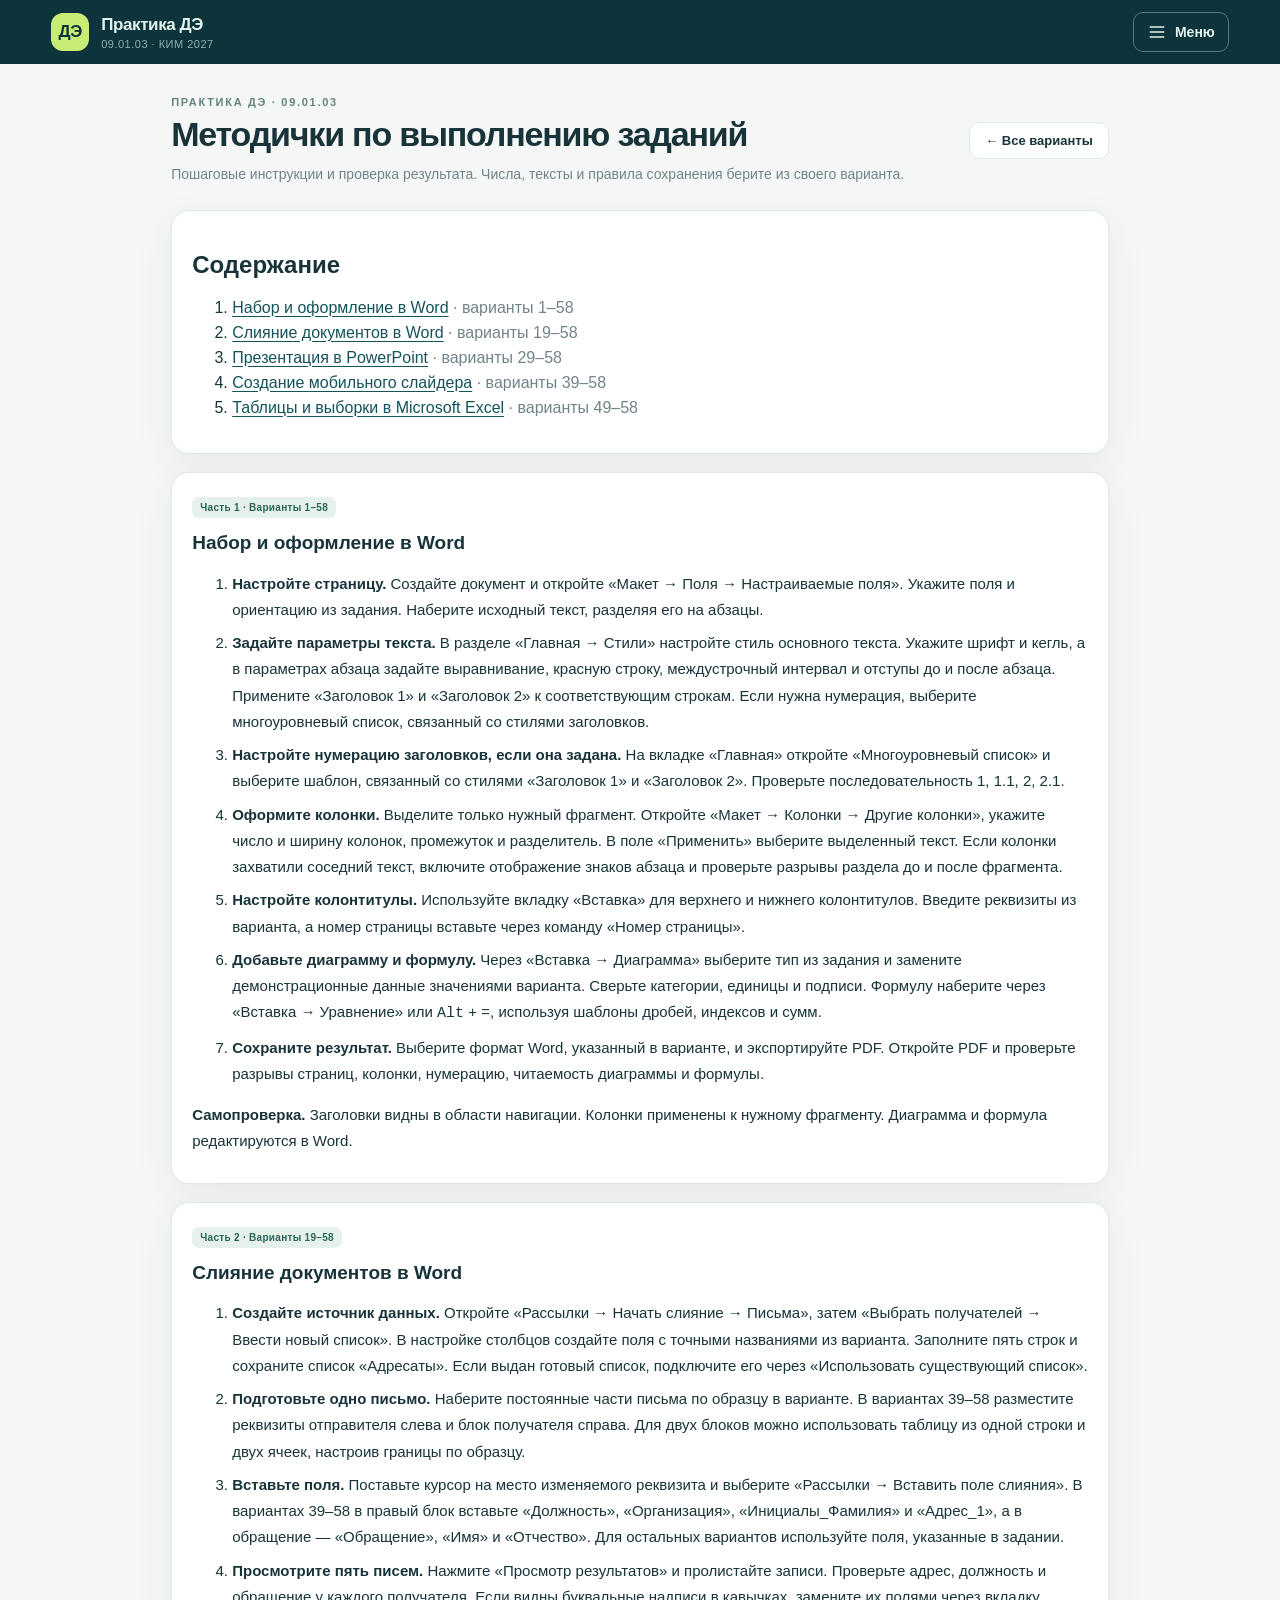
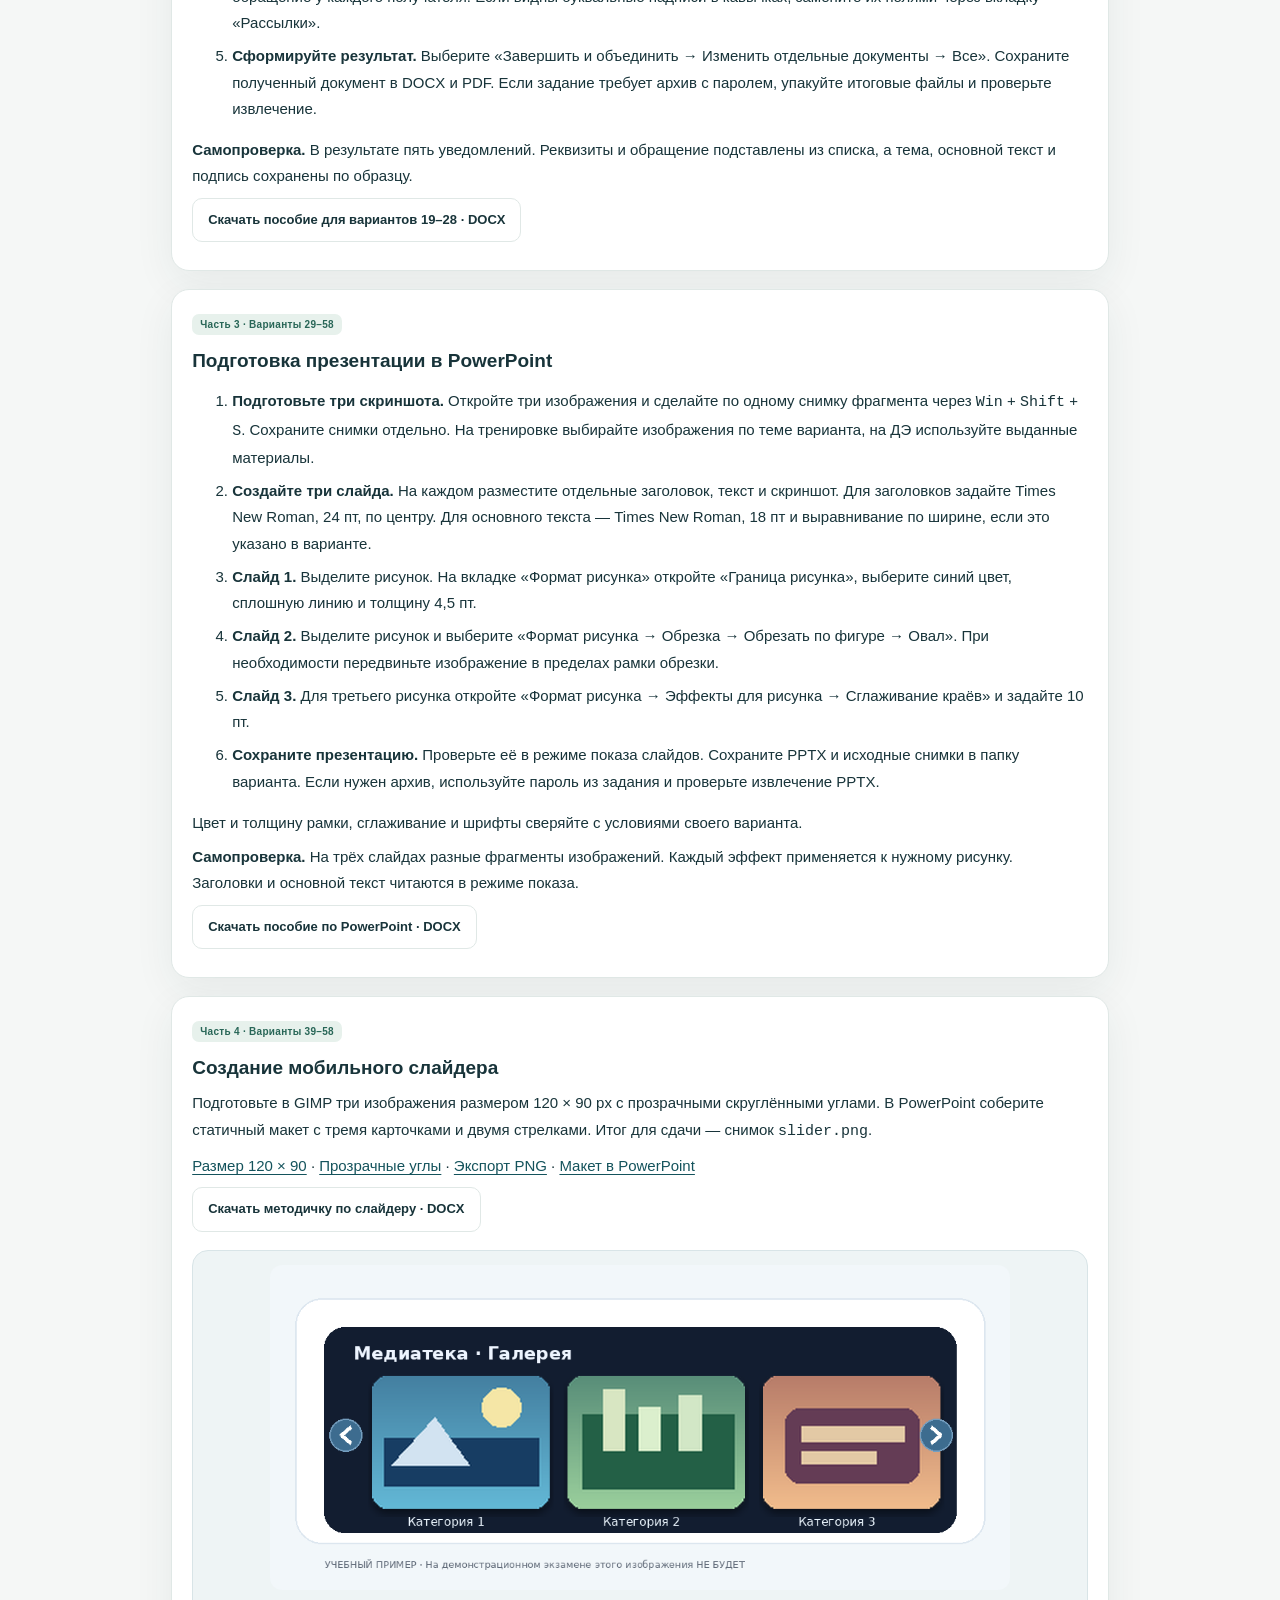
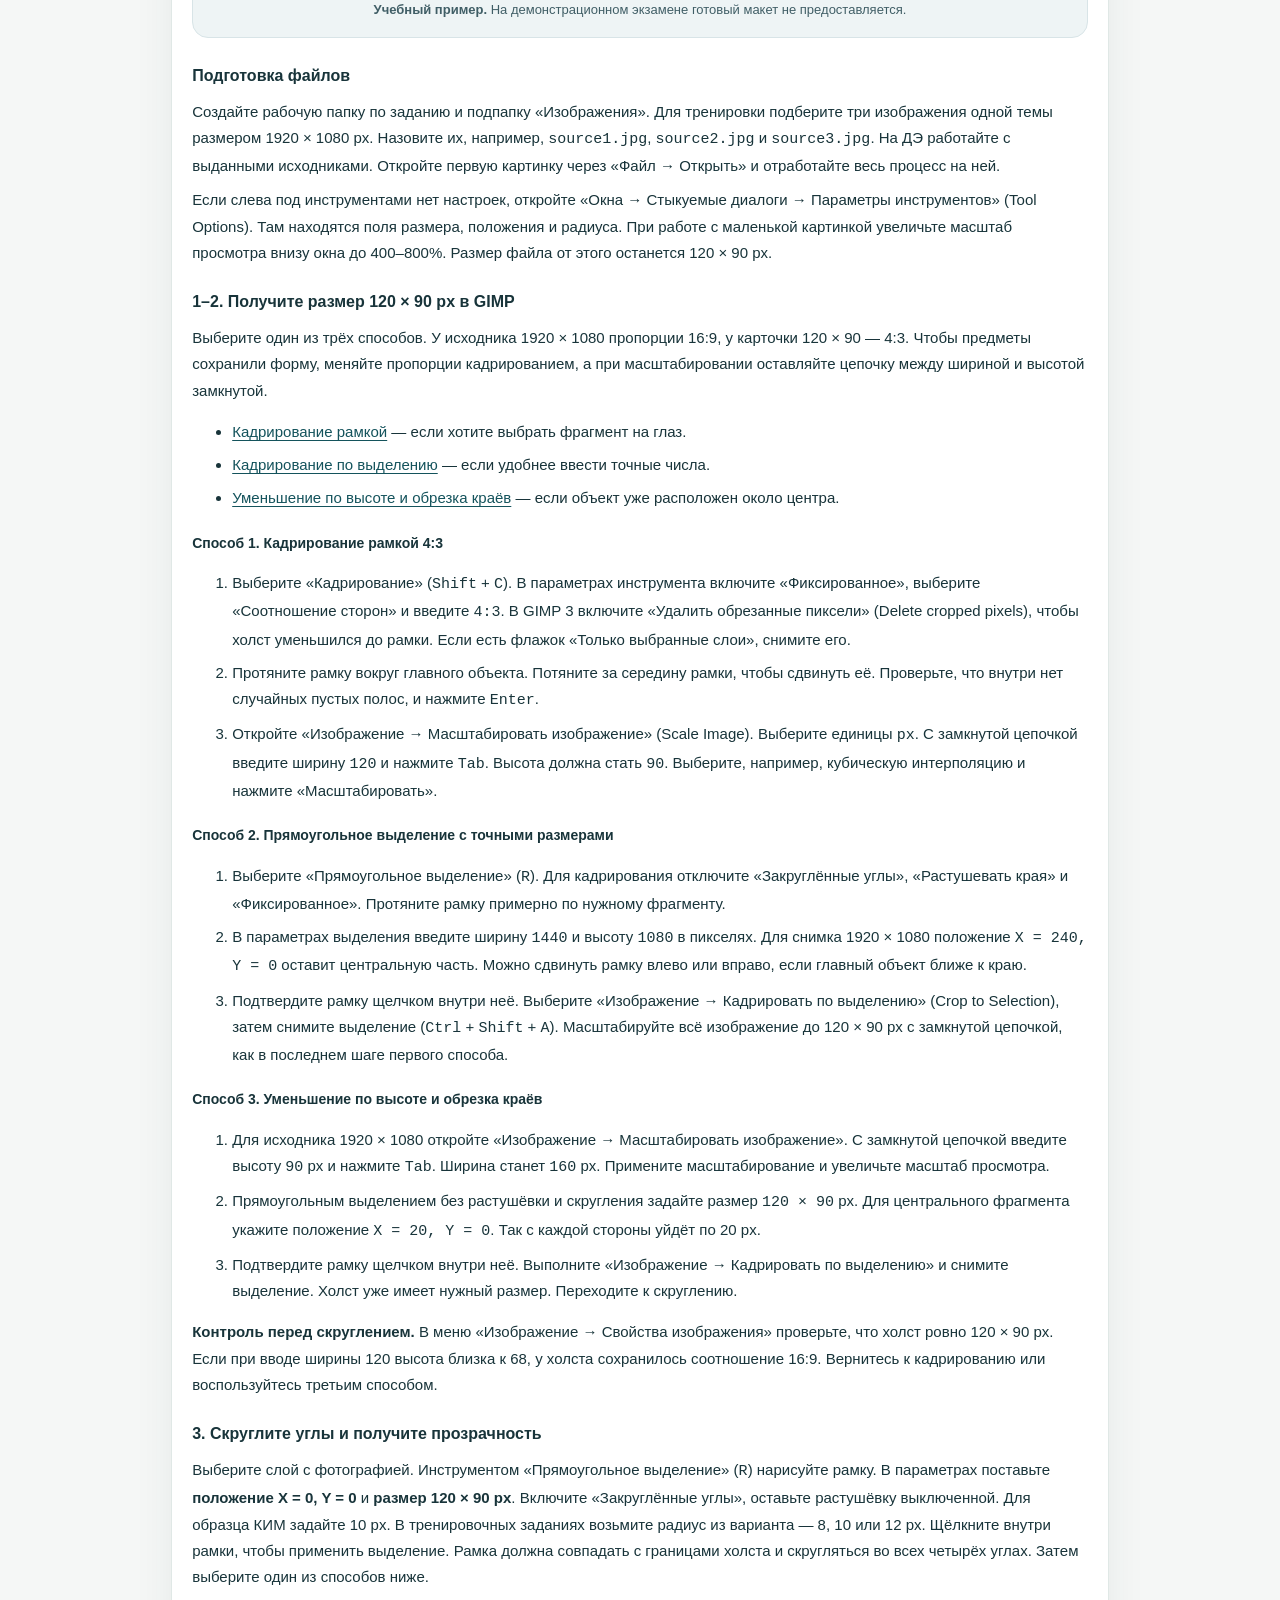
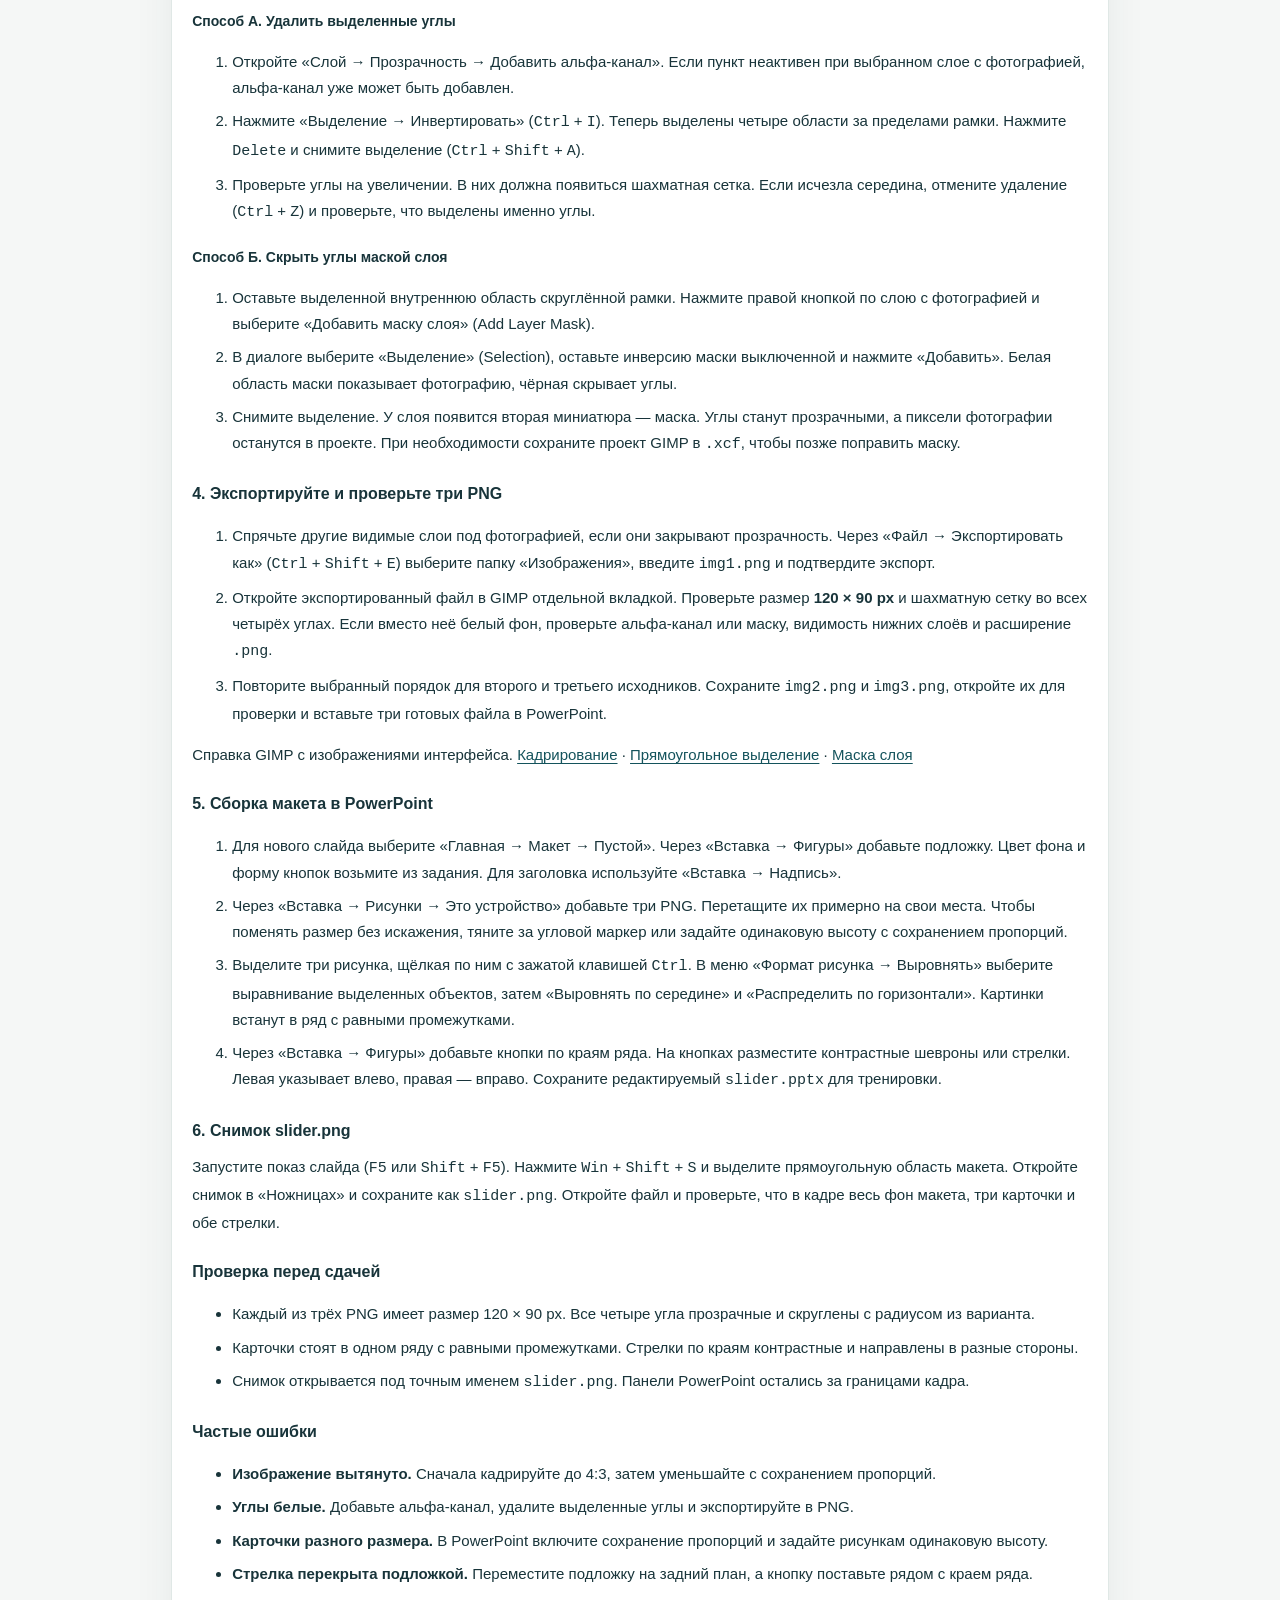
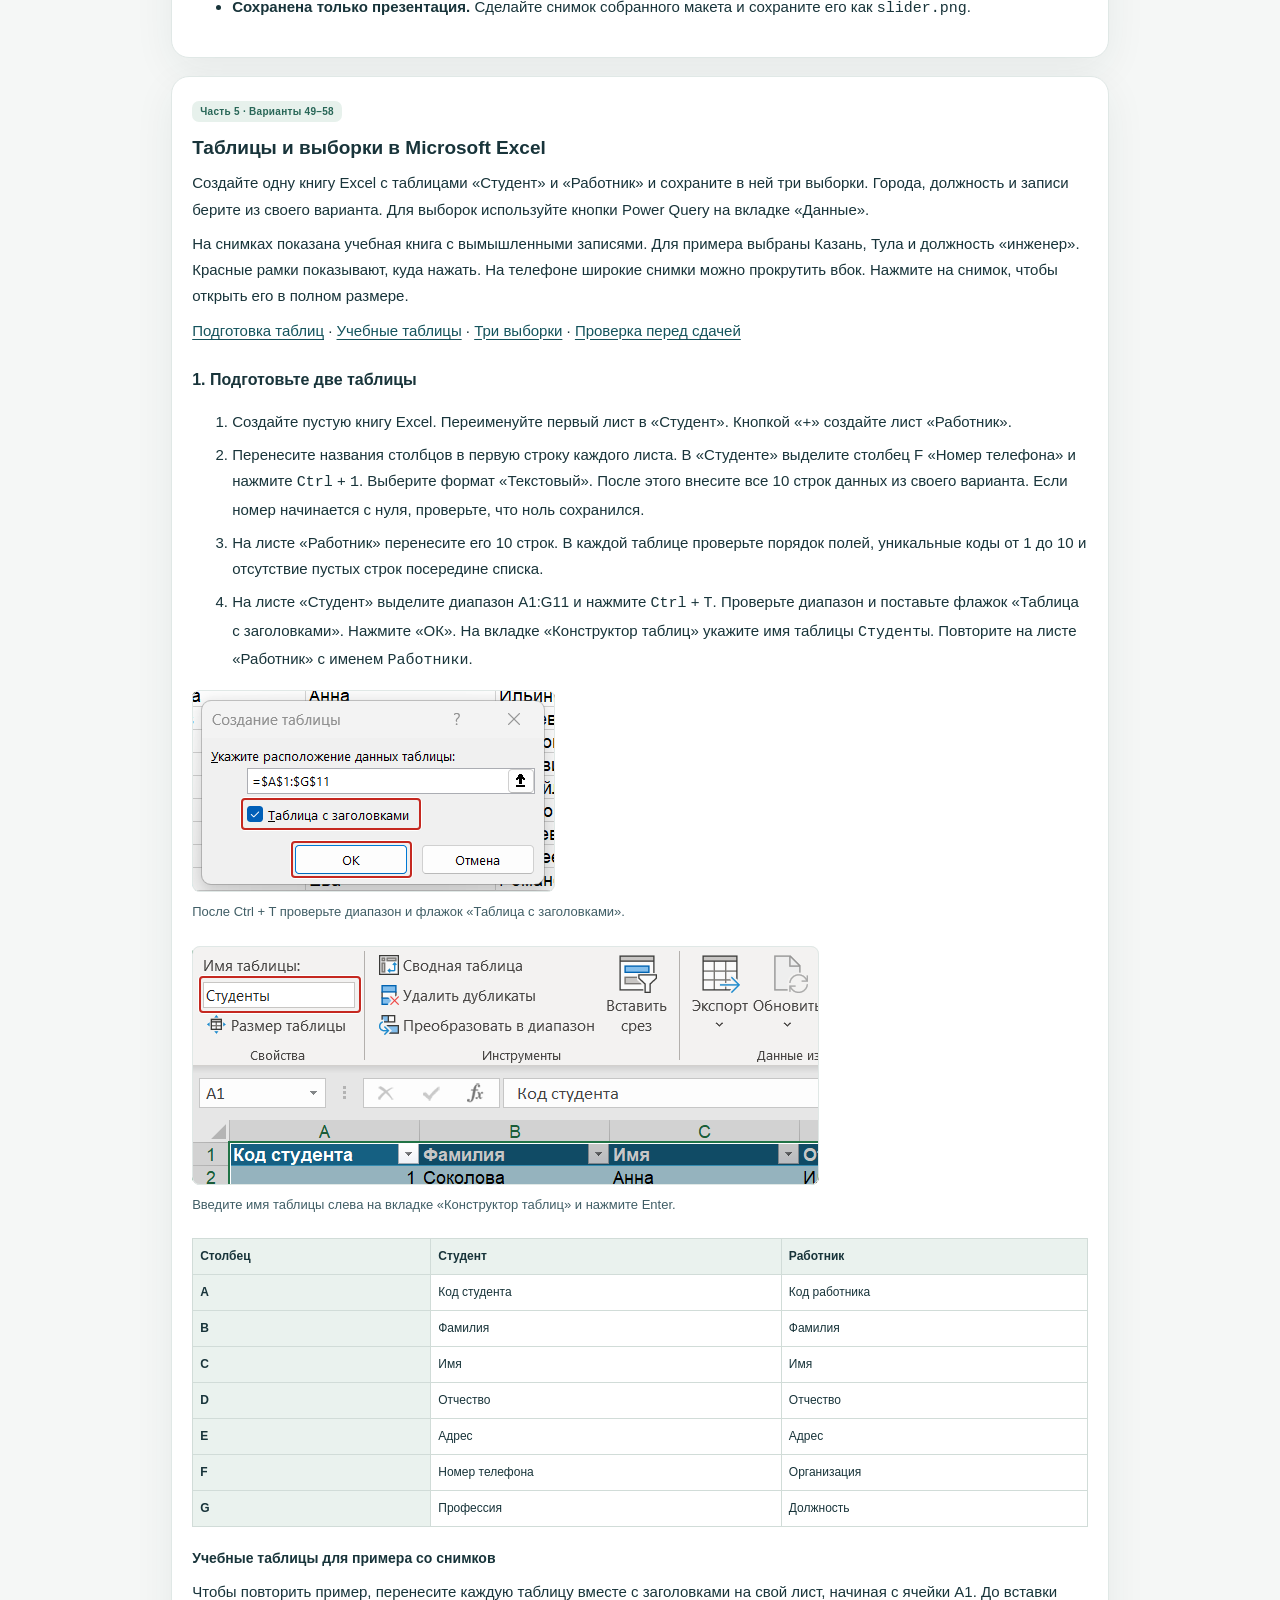
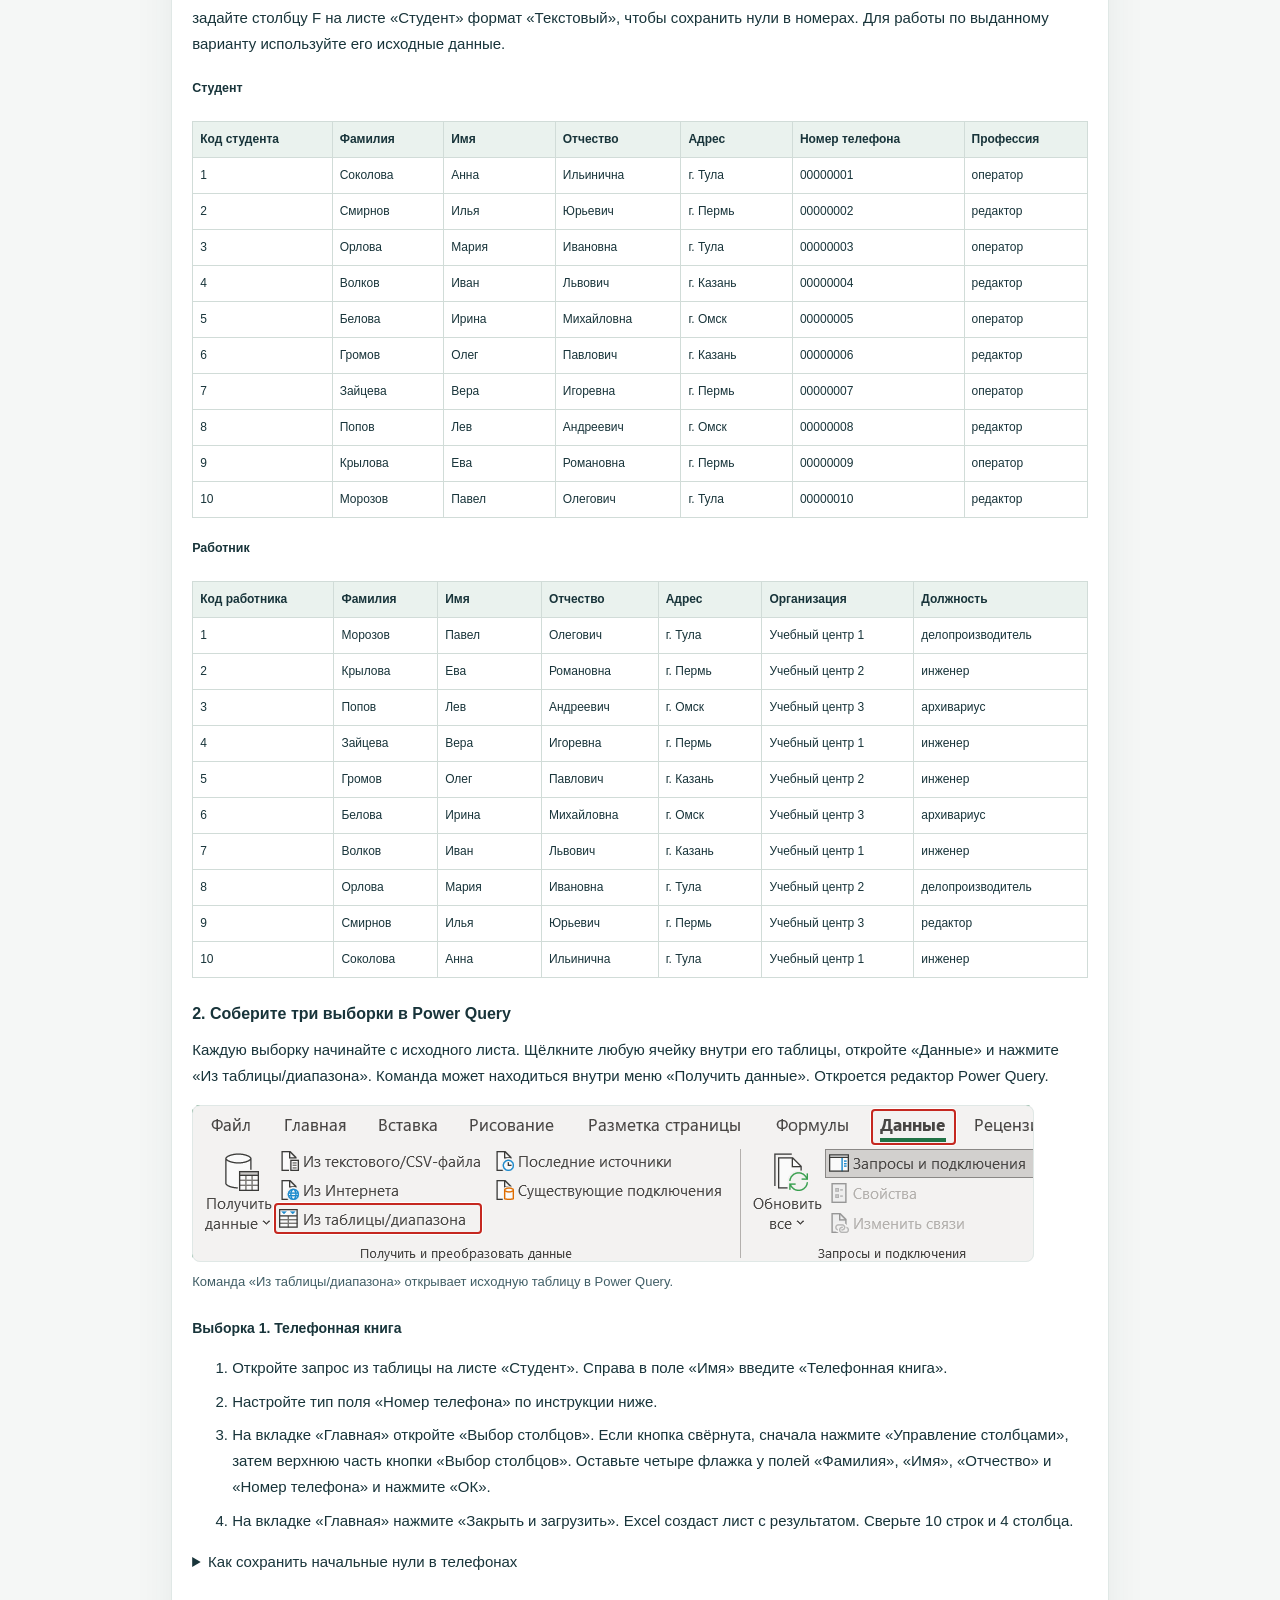
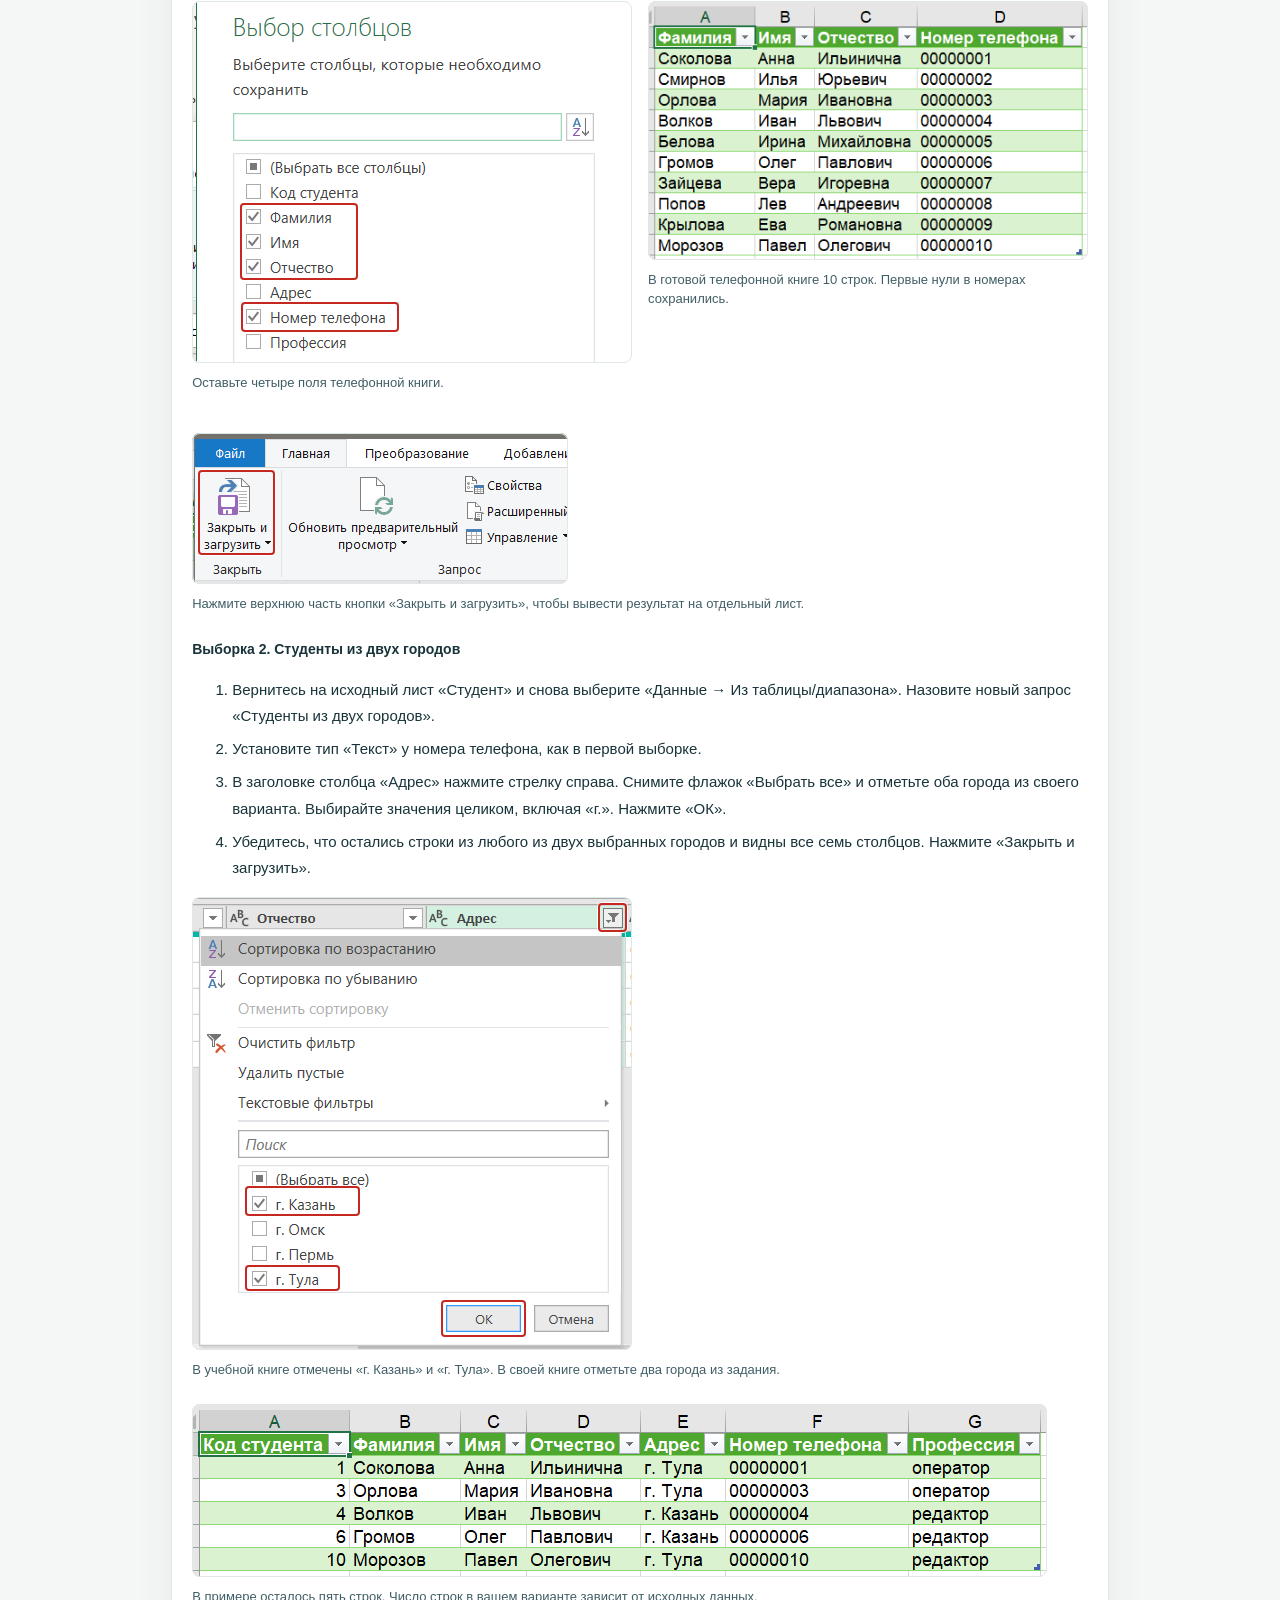
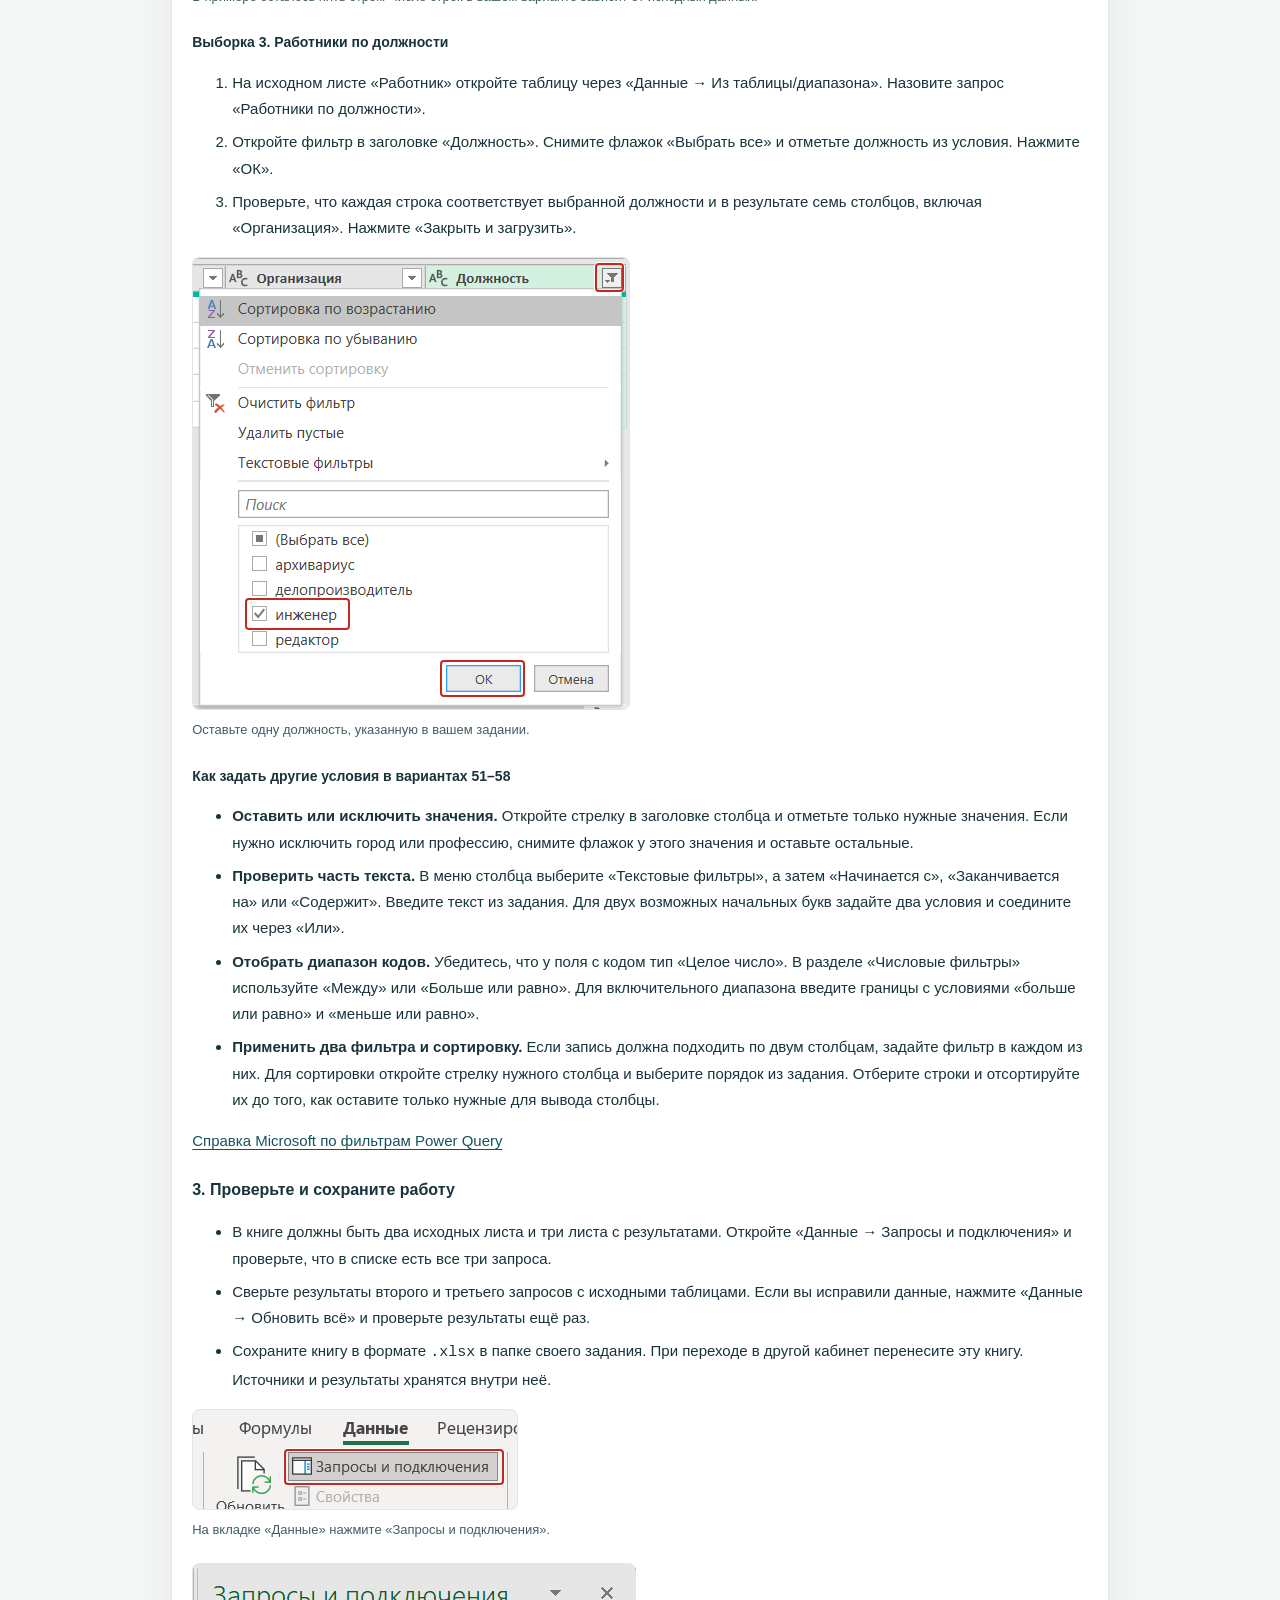
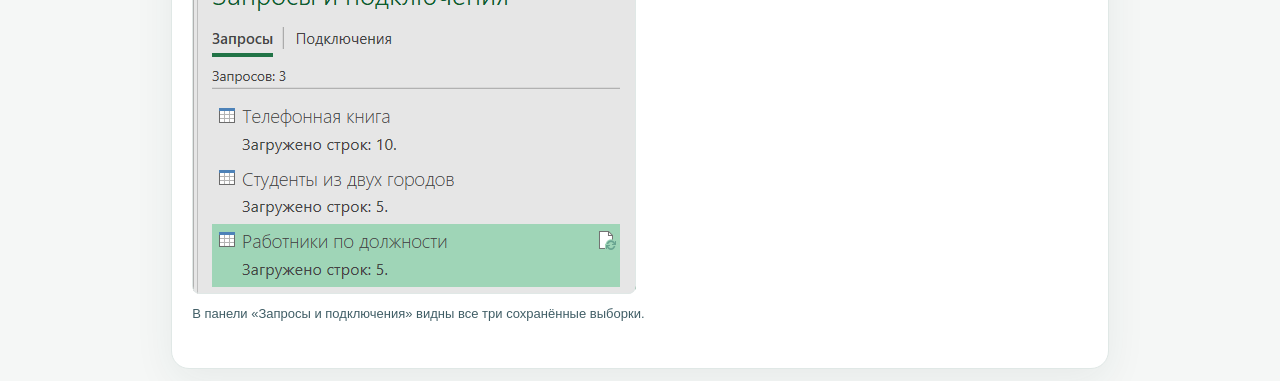
==== commit 063f021b: "Add Excel sample tables and vary database queries in variants 51–58" ====
--- a/methodichki/index.html
+++ b/methodichki/index.html
@@ -181,7 +181,7 @@
       <h2>Таблицы и выборки в Microsoft Excel</h2>
       <p>Создайте одну книгу Excel с таблицами «Студент» и «Работник» и сохраните в ней три выборки. Города, должность и записи берите из своего варианта. Для выборок используйте кнопки Power Query на вкладке «Данные».</p>
       <p>На снимках показана учебная книга с вымышленными записями. Для примера выбраны Казань, Тула и должность «инженер». Красные рамки показывают, куда нажать. На телефоне широкие снимки можно прокрутить вбок. Нажмите на снимок, чтобы открыть его в полном размере.</p>
-      <p><a href="#excel-tables">Подготовка таблиц</a> · <a href="#excel-queries">Три выборки</a> · <a href="#excel-check">Проверка перед сдачей</a></p>
+      <p><a href="#excel-tables">Подготовка таблиц</a> · <a href="#excel-example">Учебные таблицы</a> · <a href="#excel-queries">Три выборки</a> · <a href="#excel-check">Проверка перед сдачей</a></p>
 
       <h3 id="excel-tables">1. Подготовьте две таблицы</h3>
       <ol>
@@ -220,6 +220,45 @@
             <tr><th scope="row">E</th><td>Адрес</td><td>Адрес</td></tr>
             <tr><th scope="row">F</th><td>Номер телефона</td><td>Организация</td></tr>
             <tr><th scope="row">G</th><td>Профессия</td><td>Должность</td></tr>
+          </tbody>
+        </table>
+      </div>
+
+      <h4 id="excel-example">Учебные таблицы для примера со снимков</h4>
+      <p>Чтобы повторить пример, перенесите каждую таблицу вместе с заголовками на свой лист, начиная с ячейки A1. До вставки задайте столбцу F на листе «Студент» формат «Текстовый», чтобы сохранить нули в номерах. Для работы по выданному варианту используйте его исходные данные.</p>
+      <h5 id="excel-example-student">Студент</h5>
+      <div class="task-table-wrap">
+        <table class="task-table" aria-labelledby="excel-example-student">
+          <thead><tr><th scope="col">Код студента</th><th scope="col">Фамилия</th><th scope="col">Имя</th><th scope="col">Отчество</th><th scope="col">Адрес</th><th scope="col">Номер телефона</th><th scope="col">Профессия</th></tr></thead>
+          <tbody>
+            <tr><td>1</td><td>Соколова</td><td>Анна</td><td>Ильинична</td><td>г. Тула</td><td>00000001</td><td>оператор</td></tr>
+            <tr><td>2</td><td>Смирнов</td><td>Илья</td><td>Юрьевич</td><td>г. Пермь</td><td>00000002</td><td>редактор</td></tr>
+            <tr><td>3</td><td>Орлова</td><td>Мария</td><td>Ивановна</td><td>г. Тула</td><td>00000003</td><td>оператор</td></tr>
+            <tr><td>4</td><td>Волков</td><td>Иван</td><td>Львович</td><td>г. Казань</td><td>00000004</td><td>редактор</td></tr>
+            <tr><td>5</td><td>Белова</td><td>Ирина</td><td>Михайловна</td><td>г. Омск</td><td>00000005</td><td>оператор</td></tr>
+            <tr><td>6</td><td>Громов</td><td>Олег</td><td>Павлович</td><td>г. Казань</td><td>00000006</td><td>редактор</td></tr>
+            <tr><td>7</td><td>Зайцева</td><td>Вера</td><td>Игоревна</td><td>г. Пермь</td><td>00000007</td><td>оператор</td></tr>
+            <tr><td>8</td><td>Попов</td><td>Лев</td><td>Андреевич</td><td>г. Омск</td><td>00000008</td><td>редактор</td></tr>
+            <tr><td>9</td><td>Крылова</td><td>Ева</td><td>Романовна</td><td>г. Пермь</td><td>00000009</td><td>оператор</td></tr>
+            <tr><td>10</td><td>Морозов</td><td>Павел</td><td>Олегович</td><td>г. Тула</td><td>00000010</td><td>редактор</td></tr>
+          </tbody>
+        </table>
+      </div>
+      <h5 id="excel-example-worker">Работник</h5>
+      <div class="task-table-wrap">
+        <table class="task-table" aria-labelledby="excel-example-worker">
+          <thead><tr><th scope="col">Код работника</th><th scope="col">Фамилия</th><th scope="col">Имя</th><th scope="col">Отчество</th><th scope="col">Адрес</th><th scope="col">Организация</th><th scope="col">Должность</th></tr></thead>
+          <tbody>
+            <tr><td>1</td><td>Морозов</td><td>Павел</td><td>Олегович</td><td>г. Тула</td><td>Учебный центр 1</td><td>делопроизводитель</td></tr>
+            <tr><td>2</td><td>Крылова</td><td>Ева</td><td>Романовна</td><td>г. Пермь</td><td>Учебный центр 2</td><td>инженер</td></tr>
+            <tr><td>3</td><td>Попов</td><td>Лев</td><td>Андреевич</td><td>г. Омск</td><td>Учебный центр 3</td><td>архивариус</td></tr>
+            <tr><td>4</td><td>Зайцева</td><td>Вера</td><td>Игоревна</td><td>г. Пермь</td><td>Учебный центр 1</td><td>инженер</td></tr>
+            <tr><td>5</td><td>Громов</td><td>Олег</td><td>Павлович</td><td>г. Казань</td><td>Учебный центр 2</td><td>инженер</td></tr>
+            <tr><td>6</td><td>Белова</td><td>Ирина</td><td>Михайловна</td><td>г. Омск</td><td>Учебный центр 3</td><td>архивариус</td></tr>
+            <tr><td>7</td><td>Волков</td><td>Иван</td><td>Львович</td><td>г. Казань</td><td>Учебный центр 1</td><td>инженер</td></tr>
+            <tr><td>8</td><td>Орлова</td><td>Мария</td><td>Ивановна</td><td>г. Тула</td><td>Учебный центр 2</td><td>делопроизводитель</td></tr>
+            <tr><td>9</td><td>Смирнов</td><td>Илья</td><td>Юрьевич</td><td>г. Пермь</td><td>Учебный центр 3</td><td>редактор</td></tr>
+            <tr><td>10</td><td>Соколова</td><td>Анна</td><td>Ильинична</td><td>г. Тула</td><td>Учебный центр 1</td><td>инженер</td></tr>
           </tbody>
         </table>
       </div>
@@ -348,6 +387,15 @@
         <figcaption>Оставьте одну должность, указанную в вашем задании.</figcaption>
       </figure>
 
+      <h4>Как задать другие условия в вариантах 51–58</h4>
+      <ul>
+        <li><strong>Оставить или исключить значения.</strong> Откройте стрелку в заголовке столбца и отметьте только нужные значения. Если нужно исключить город или профессию, снимите флажок у этого значения и оставьте остальные.</li>
+        <li><strong>Проверить часть текста.</strong> В меню столбца выберите «Текстовые фильтры», а затем «Начинается с», «Заканчивается на» или «Содержит». Введите текст из задания. Для двух возможных начальных букв задайте два условия и соедините их через «Или».</li>
+        <li><strong>Отобрать диапазон кодов.</strong> Убедитесь, что у поля с кодом тип «Целое число». В разделе «Числовые фильтры» используйте «Между» или «Больше или равно». Для включительного диапазона введите границы с условиями «больше или равно» и «меньше или равно».</li>
+        <li><strong>Применить два фильтра и сортировку.</strong> Если запись должна подходить по двум столбцам, задайте фильтр в каждом из них. Для сортировки откройте стрелку нужного столбца и выберите порядок из задания. Отберите строки и отсортируйте их до того, как оставите только нужные для вывода столбцы.</li>
+      </ul>
+      <p><a href="https://support.microsoft.com/ru-ru/excel/filter-data-power-query">Справка Microsoft по фильтрам Power Query</a></p>
+
       <h3 id="excel-check">3. Проверьте и сохраните работу</h3>
       <ul>
         <li>В книге должны быть два исходных листа и три листа с результатами. Откройте «Данные → Запросы и подключения» и проверьте, что в списке есть все три запроса.</li>
